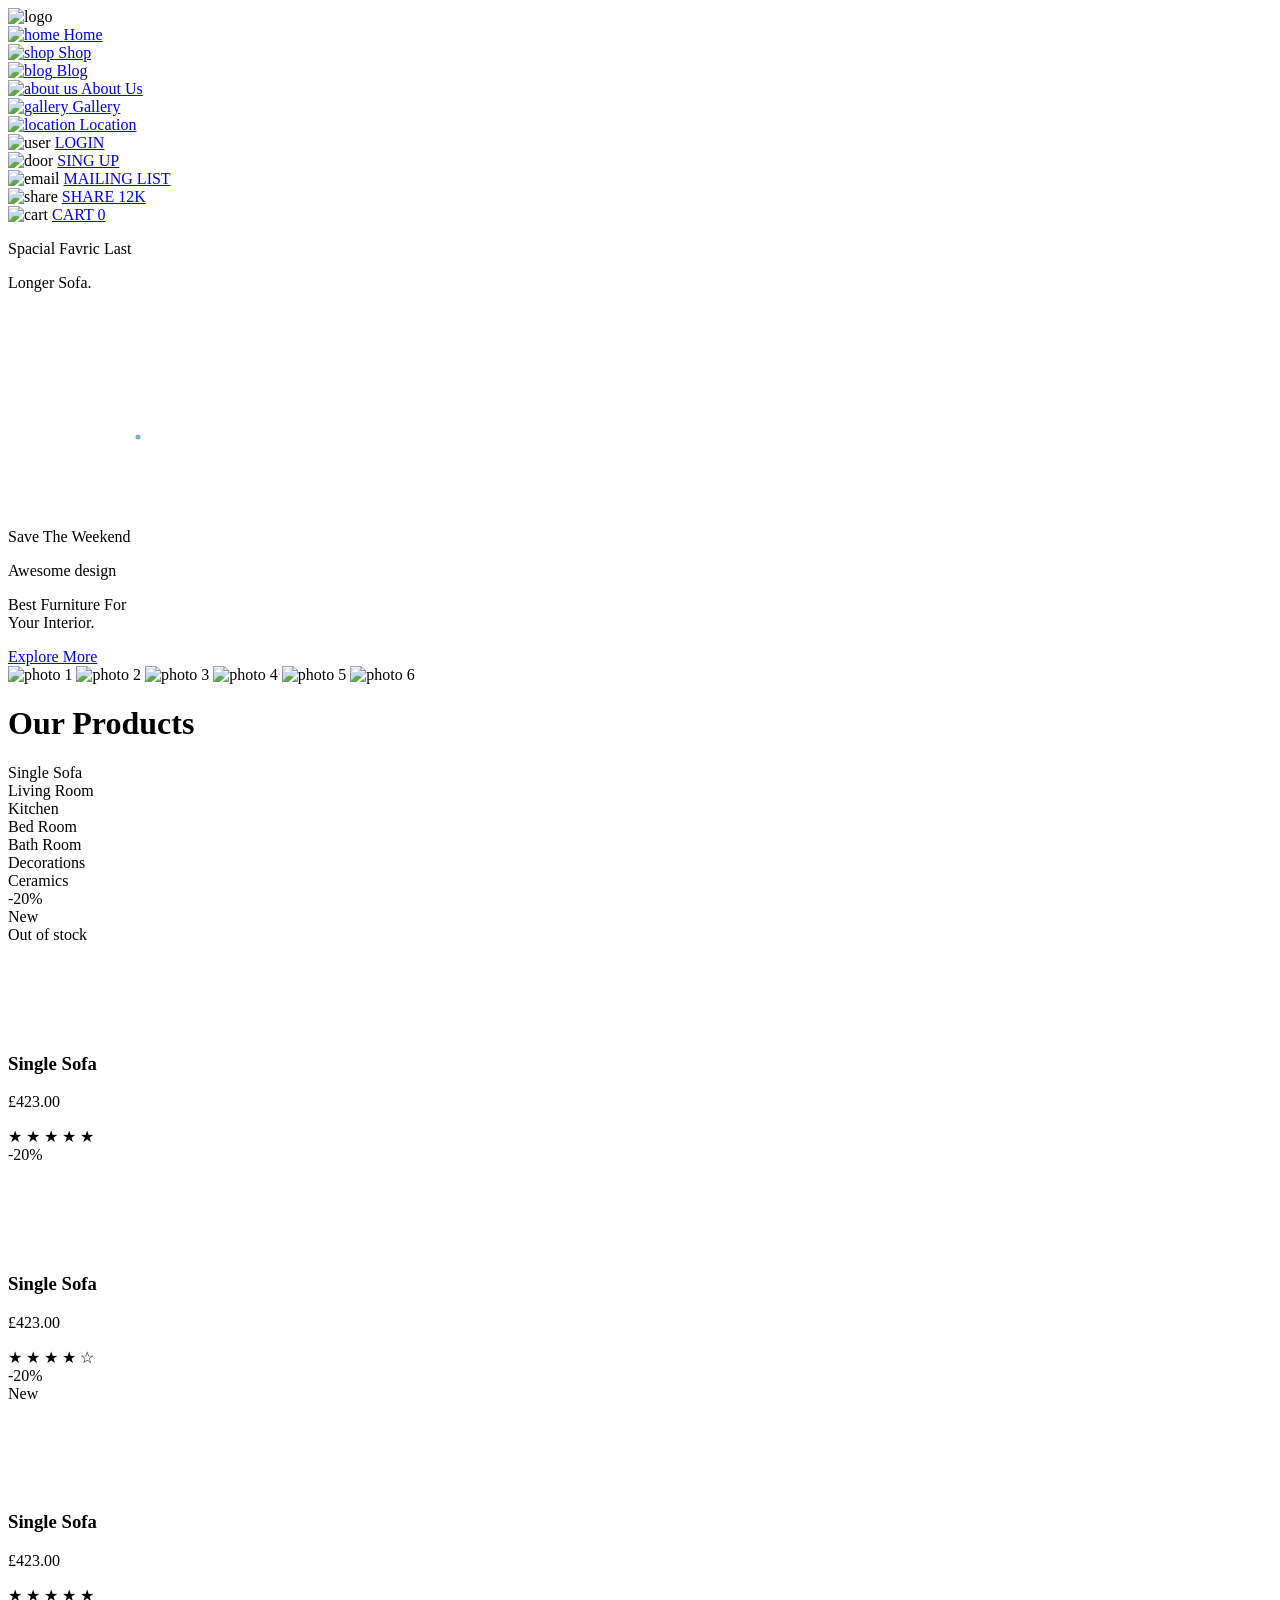
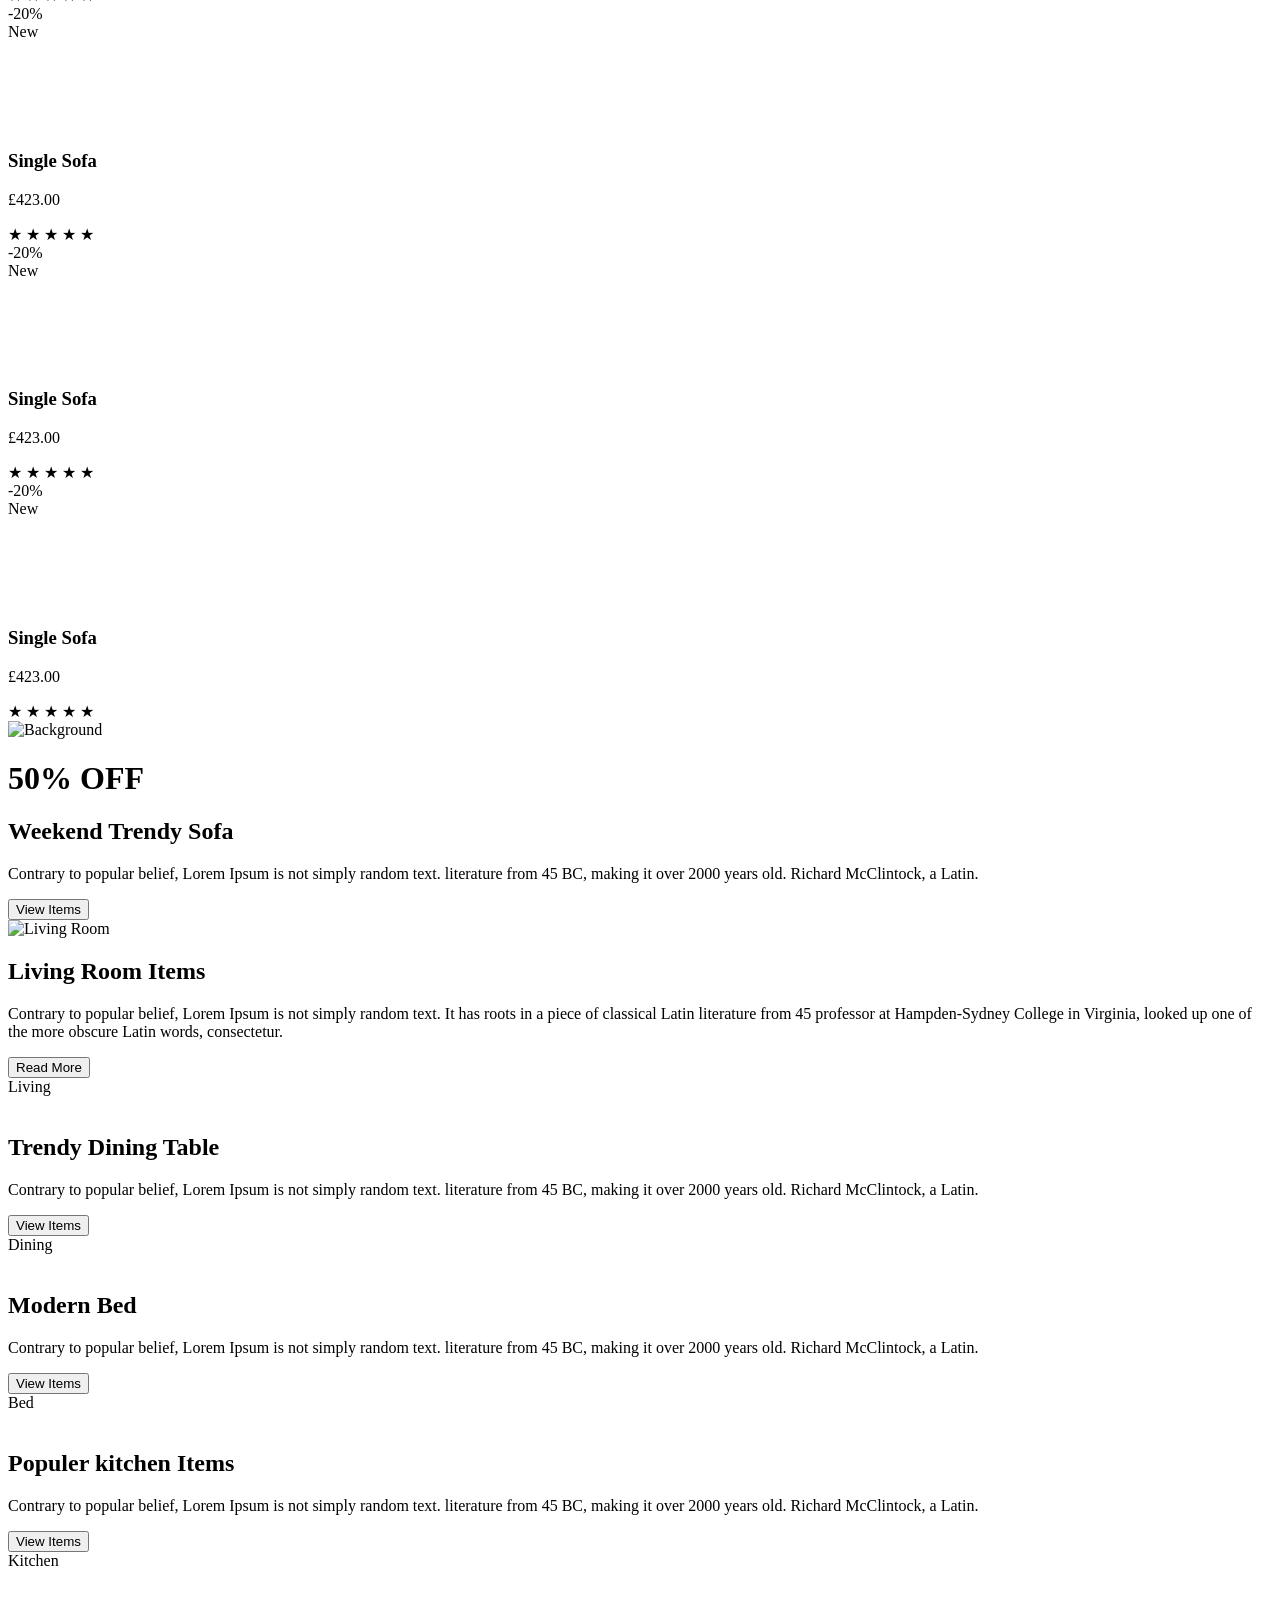
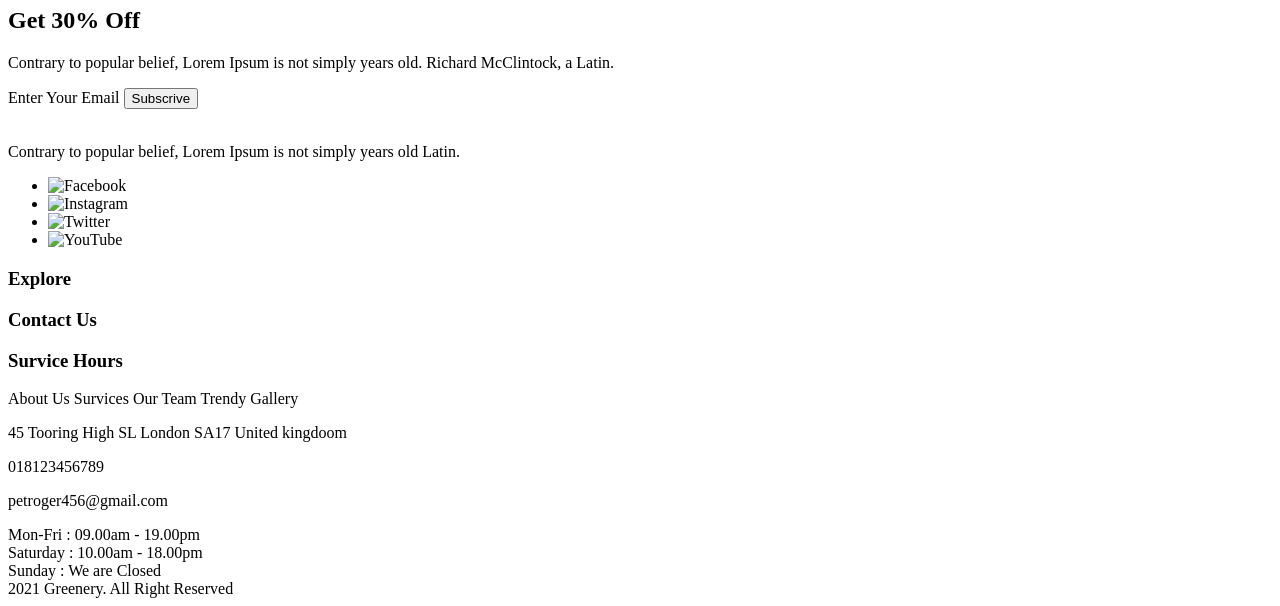
==== index.html @ 12a30f33 "changing arrow sizes" ====
<!doctype html>
<html lang="en">
  <head>
    <meta charset="UTF-8" />
    <link rel="stylesheet" href="style.css" />
    <meta name="viewport" content="width=device-width, initial-scale=1.0" />
    <title>Greenery</title>
  </head>
  <body>
    <div class="vertical-line">
      <div class="logo-container">
        <img src="logo.png" alt="logo" />
      </div>

      <div class="menu-container">
        <div class="menu-item">
          <div class="active-indicator"></div> 
          <a href="#">
            <img src="home.png" alt="home">
            <span>Home</span>
          </a>
        </div>

        <div class="menu-item">
          <a href="#">
            <img src="shop.png" alt="shop">
            <span>Shop</span>
          </a>
        </div>

        <div class="menu-item">
          <a href="#">
            <img src="blog.png" alt="blog">
            <span>Blog</span>
          </a>
        </div>

        <div class="menu-item">
          <a href="#">
            <img src="about_us.png" alt="about us">
            <span>About Us</span>
          </a>
        </div>

        <div class="menu-item">
          <a href="#">
            <img src="gallery.png" alt="gallery">
            <span>Gallery</span>
          </a>
        </div>

        <div class="menu-item">
          <a href="#">
            <img src="location.png" alt="location">
            <span>Location</span>
          </a>
        </div>
      </div>
    </div>

    <div class="hero-section">
      <div class="container">
        <div class="header-line">
          <div class="nav-left">
            <div class="nav-item-with-icon">
              <img src="human.png" alt="user" class="nav-icon">
              <a class="nav-item" href="#">LOGIN</a>
            </div>

            <div class="nav-item-with-icon">
              <img src="door.png" alt="door" class="nav-icon">
              <a class="nav-item" href="#">SING UP</a>
            </div>
          </div>

          <div class="nav-right">
            <div class="nav-item-with-icon">
              <img src="email.png" alt="email" class="nav-icon">
              <a class="nav-item" href="#">MAILING LIST</a>
            </div>

            <div class="nav-item-with-icon">
              <img src="symbol.png" alt="share" class="nav-icon">
              <a class="nav-item" href="#">SHARE <span class="red-badge">12K</span></a>
            </div>

            <div class="nav-item-with-icon">
              <img src="cart.png" alt="cart" class="nav-icon">
              <a class="nav-item" href="#">CART  <span class="red-badge">0</span></a>
            </div>
          </div>
        </div>

        <div class="feature-text-container">
          <div class="feature-text">
            <div class="feature-text">
              <p class="line1">Spacial Favric Last</p>
              <p class="line2">Longer Sofa.</p>
            </div>
          </div>
          <div class="feature-arrow">
            <svg width="150" height="200" viewBox="0 0 150 200" fill="none" xmlns="http://www.w3.org/2000/svg">
              <defs>
                <marker id="arrowhead" markerWidth="4" markerHeight="4" refX="3.5" refY="2" orient="auto">
                  <polygon points="0 0, 4 2, 0 4" fill="white" />
                </marker>
              </defs>
              <path d="M130 133 L130 7" stroke="white" stroke-width="2" fill="none"/>
              <path d="M130 8 L80 8" stroke="white" stroke-width="2" fill="none" marker-end="url(#arrowhead)"/>
              <circle cx="130" cy="129" r="3" fill="white" stroke="white" stroke-width="2"/>
              <circle cx="130" cy="129" r="2.5" fill="#71B3C6" stroke="none"/>
            </svg>
          </div>
        </div>

        <div class="hero-content">
          <p class="hero-small">Save The Weekend</p>
          <p class="hero-medium">Awesome design</p>
          <p class="hero-large">Best Furniture For<br>Your Interior.</p>
          <a href="#" class="hero-button">Explore More</a>
        </div>

        <div class="slider-dots">
          <span class="dot"></span>
          <span class="dot active"></span>
          <span class="dot"></span>
        </div>
      </div>
    </div>

    <div class="content-wrapper">
      <div class="gallery-block">
        <div class="container">
          <img src="photo1.png" alt="photo 1">
          <img src="photo2.png" alt="photo 2">
          <img src="photo3.png" alt="photo 3">
          <img src="photo4.png" alt="photo 4">
          <img src="photo5.png" alt="photo 5">
          <img src="photo6.png" alt="photo 6">
        </div>
      </div>

      <div class="container2">
        <div class="header2-text">
          <h1>Our Products</h1>
        </div>

        <div class="menu-text">
          
          <div class="sofa"><span>Single Sofa</span></div>
          <div class="room"><span>Living Room</span></div>
          <div class="kitchen"><span>Kitchen</span></div>
          <div class="bed-room"><span>Bed Room</span></div>
          <div class="bath-room"><span>Bath Room</span></div>
          <div class="decorations"><span>Decorations</span></div>
          <div class="Ceramics"><span>Ceramics</span></div>
        </div>

        <div class="main-picture">
          <div class="product-card">
            <div class="picture1">
              <div class="corner-badges">
                <div class="badge badge-discount">-20%</div>
                <div class="badge badge-new">New</div>
                <div class="badge badge-out">Out of stock</div>
              </div>
              <img src="chair.png" alt="">
              <div class="bottom-element">
                <div class="square"><img src="search.png" alt=""></div>
                <div class="square"><img src="diagram.png" alt=""></div>
                <div class="square"><img src="heart.png" alt=""></div>
                <div class="square"><img src="store.png" alt=""></div>
              </div>
            </div>
            <div class="product-info">
              <h3 class="product-title">Single Sofa</h3>
              <p class="product-price">£423.00</p>
              <div class="product-rating">
                <span class="star">★</span>
                <span class="star">★</span>
                <span class="star">★</span>
                <span class="star">★</span>
                <span class="star">★</span>
              </div>
            </div>
          </div>

          <div class="product-card">
            <div class="picture2">
              <div class="corner-badges">
                <div class="badge badge-discount">-20%</div>
              </div>
              <img src="chair2.png" alt="">
              <div class="bottom-element2">
                <div class="square"><img src="search.png" alt=""></div>
                <div class="square"><img src="diagram.png" alt=""></div>
                <div class="square"><img src="heart.png" alt=""></div>
                <div class="square"><img src="store.png" alt=""></div>
              </div>
            </div>
            <div class="product-info">
              <h3 class="product-title">Single Sofa</h3>
              <p class="product-price">£423.00</p>
              <div class="product-rating">
                <span class="star">★</span>
                <span class="star">★</span>
                <span class="star">★</span>
                <span class="star">★</span>
                <span class="star">☆</span>
              </div>
            </div>
          </div>

          <div class="product-card">
            <div class="picture3">
              <div class="corner-badges">
                <div class="badge badge-discount">-20%</div>
                <div class="badge badge-new">New</div>
              </div>
              <img src="chair3.png" alt="">
              <div class="bottom-element3">
                <div class="square"><img src="search.png" alt=""></div>
                <div class="square"><img src="diagram.png" alt=""></div>
                <div class="square"><img src="heart.png" alt=""></div>
                <div class="square"><img src="store.png" alt=""></div>
              </div>
            </div>
            <div class="product-info">
              <h3 class="product-title">Single Sofa</h3>
              <p class="product-price">£423.00</p>
              <div class="product-rating">
                <span class="star">★</span>
                <span class="star">★</span>
                <span class="star">★</span>
                <span class="star">★</span>
                <span class="star">★</span>
              </div>
            </div>
          </div>

          <div class="product-card">
            <div class="picture4">
              <div class="corner-badges">
                <div class="badge badge-discount">-20%</div>
                <div class="badge badge-new">New</div>
              </div>
              <img src="chair4.png" alt="">
              <div class="bottom-element4">
                <div class="square"><img src="search.png" alt=""></div>
                <div class="square"><img src="diagram.png" alt=""></div>
                <div class="square"><img src="heart.png" alt=""></div>
                <div class="square"><img src="store.png" alt=""></div>
              </div>
            </div>
            <div class="product-info">
              <h3 class="product-title">Single Sofa</h3>
              <p class="product-price">£423.00</p>
              <div class="product-rating">
                <span class="star">★</span>
                <span class="star">★</span>
                <span class="star">★</span>
                <span class="star">★</span>
                <span class="star">★</span>
              </div>
            </div>
          </div>

          <div class="product-card">
            <div class="picture5">
              <div class="corner-badges">
                <div class="badge badge-discount">-20%</div>
                <div class="badge badge-new">New</div>
              </div>
              <img src="chair5.png" alt="">
              <div class="bottom-element5">
                <div class="square"><img src="search.png" alt=""></div>
                <div class="square"><img src="diagram.png" alt=""></div>
                <div class="square"><img src="heart.png" alt=""></div>
                <div class="square"><img src="store.png" alt=""></div>
              </div>
            </div>
            <div class="product-info">
              <h3 class="product-title">Single Sofa</h3>
              <p class="product-price">£423.00</p>
              <div class="product-rating">
                <span class="star">★</span>
                <span class="star">★</span>
                <span class="star">★</span>
                <span class="star">★</span>
                <span class="star">★</span>
              </div>
            </div>
          </div>

          <div class="product-card">
            <div class="picture6">
              <div class="corner-badges">
                <div class="badge badge-discount">-20%</div>
                <div class="badge badge-new">New</div>
              </div>
              <img src="chair6.png" alt="">
              <div class="bottom-element6">
                <div class="square"><img src="search.png" alt=""></div>
                <div class="square"><img src="diagram.png" alt=""></div>
                <div class="square"><img src="heart.png" alt=""></div>
                <div class="square"><img src="store.png" alt=""></div>
              </div>
            </div>
            <div class="product-info">
              <h3 class="product-title">Single Sofa</h3>
              <p class="product-price">£423.00</p>
              <div class="product-rating">
                <span class="star">★</span>
                <span class="star">★</span>
                <span class="star">★</span>
                <span class="star">★</span>
                <span class="star">★</span>
              </div>
            </div>
          </div>
        </div>
      </div>

      <div class="image-container">
        <img src="bg2.jpg" alt="Background">
        <div class="text-overlay">
          <h1>50% OFF</h1>
          <h2>Weekend Trendy Sofa</h2>
          <p>Contrary to popular belief, Lorem Ipsum is not simply random text. literature from 45 BC, making it over 2000 years old. Richard McClintock, a Latin.</p>
          <button>View Items</button>
        </div>
      </div>

      <div class="image-container2">
        <img src="bg3.jpg" alt="Living Room">
        <div class="content">
          <h2>Living Room Items</h2>
          <p>Contrary to popular belief, Lorem Ipsum is not simply random text. It has roots in a piece of classical Latin literature from 45 professor at Hampden-Sydney College in Virginia, looked up one of the more obscure Latin words, consectetur.</p>
          <button>Read More</button>
        </div>
        <div class="living-badge">
          <span>Living</span>
        </div>
      </div>

      <div class="image-container3">
        <img src="bg4.jpg" alt="">
        <div class="content2">
          <h2>Trendy Dining Table</h2>
          <p>Contrary to popular belief, Lorem Ipsum is not simply random text. literature from 45 BC, making it over 2000 years old. Richard McClintock, a Latin.</p>
          <button>View Items</button>
        </div>
        <div class="living-badge2">
          <span>Dining</span>
        </div>
      </div>

      <div class="image-container4">
        <img src="bg5.jpg" alt="">
        <div class="content3">
          <h2>Modern Bed</h2>
          <p>Contrary to popular belief, Lorem Ipsum is not simply random text. literature from 45 BC, making it over 2000 years old. Richard McClintock, a Latin.</p>
          <button>View Items</button>
        </div>
        <div class="living-badge3">
          <span>Bed</span>
        </div>
      </div>

      <div class="image-container5">
        <img src="bg6.jpg" alt="">
        <div class="content4">
          <h2>Populer kitchen Items</h2>
          <p>Contrary to popular belief, Lorem Ipsum is not simply random text. literature from 45 BC, making it over 2000 years old. Richard McClintock, a Latin.</p>
          <button>View Items</button>
        </div>
        <div class="living-badge4">
          <span>Kitchen</span>
        </div>
      </div>

      <div class="subscribe">
        <div class="blue"></div>
        <img src="bg7.jpg" alt="">
        <div class="content5">
          <h2>Get 30% Off</h2>
          <p>Contrary to popular belief, Lorem Ipsum is not simply years old. Richard McClintock, a Latin.</p>
          <div class="input">
            <span>Enter Your Email</span>
            <button>Subscrive</button>
          </div>
        </div>

        <div class="bottom-design">
          <div class="content6">
            <img src="photo3.png" alt="">
            <p>Contrary to popular belief, Lorem Ipsum is not simply years old Latin.</p>
            
            <ul class="circle">
              <li>
                <div class="social-circle facebook">
                  <img src="facebook.png" alt="Facebook">
                </div>
              </li>
              <li>
                <div class="social-circle instagram">
                  <img src="instagram.png" alt="Instagram">
                </div>
              </li>
              <li>
                <div class="social-circle twitter">
                  <img src="twitter.png" alt="Twitter">
                </div>
              </li>
              <li>
                <div class="social-circle youtube">
                  <img src="youtube.png" alt="YouTube">
                </div>
              </li>
            </ul>

            <h3 class="number1">Explore</h3>
            <h3 class="number2">Contact Us</h3>
            <h3 class="number3">Survice Hours</h3>

            <div class="description">
              <div class="text">
                <span>About Us</span>
                <span>Survices</span>
                <span>Our Team</span>
                <span>Trendy</span>
                <span>Gallery</span>
              </div>
            </div>

            <div class="description2">
              <p class="address">45 Tooring High SL London SA17 United kingdoom</p>
              <div class="contact-info">
                <p>018123456789</p>
                <p>petroger456@gmail.com</p>
              </div>
            </div>

            <div class="service-hours-box">
              <div class="hours-row">
                <span class="day">Mon-Fri :</span>
                <span class="time">09.00am - 19.00pm</span>
              </div>
              <div class="hours-row">
                <span class="day">Saturday :</span>
                <span class="time">10.00am - 18.00pm</span>
              </div>
              <div class="hours-row">
                <span class="day">Sunday  :</span>
                <span class="time">We are Closed</span>
              </div>
            </div>

            <div class="bottom-box">
              <span class="text">2021 Greenery. All Right Reserved</span>
            </div>
          </div>
        </div>
      </div>
    </div> 
  </body>
</html>
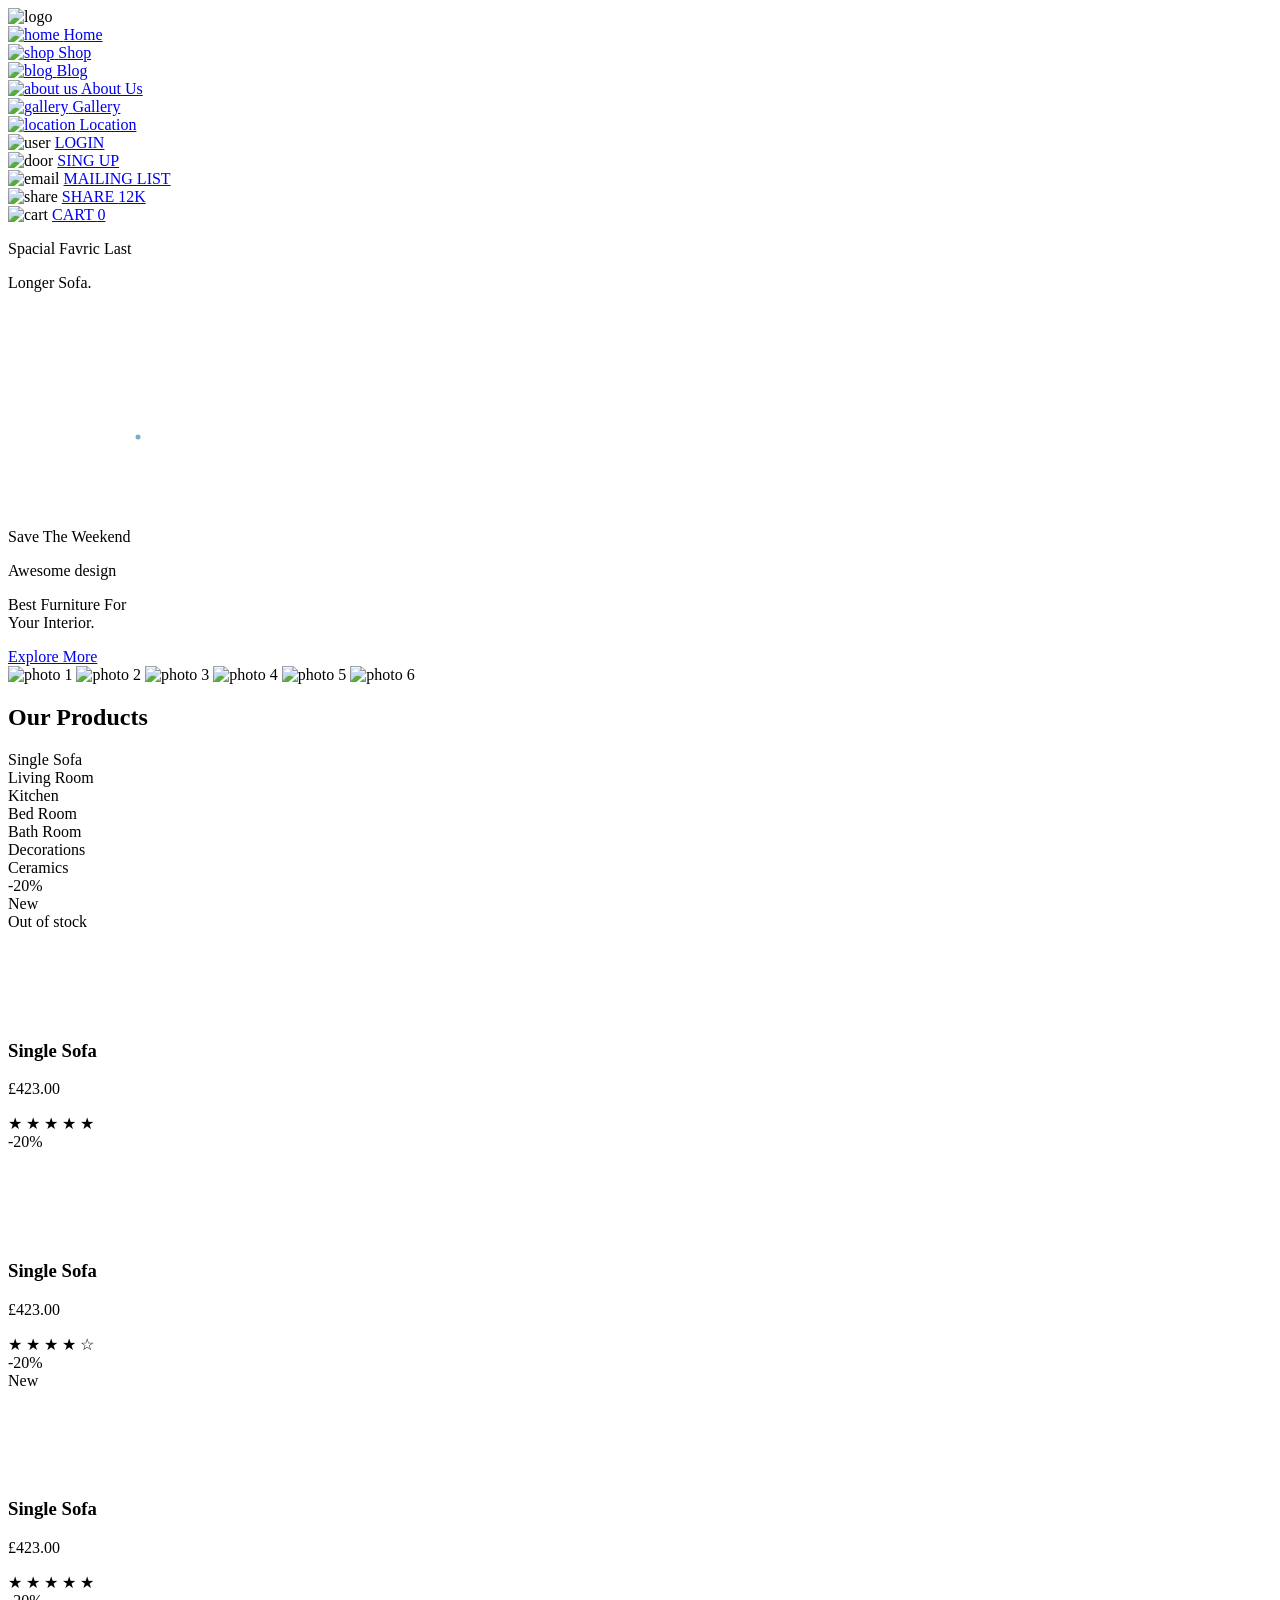
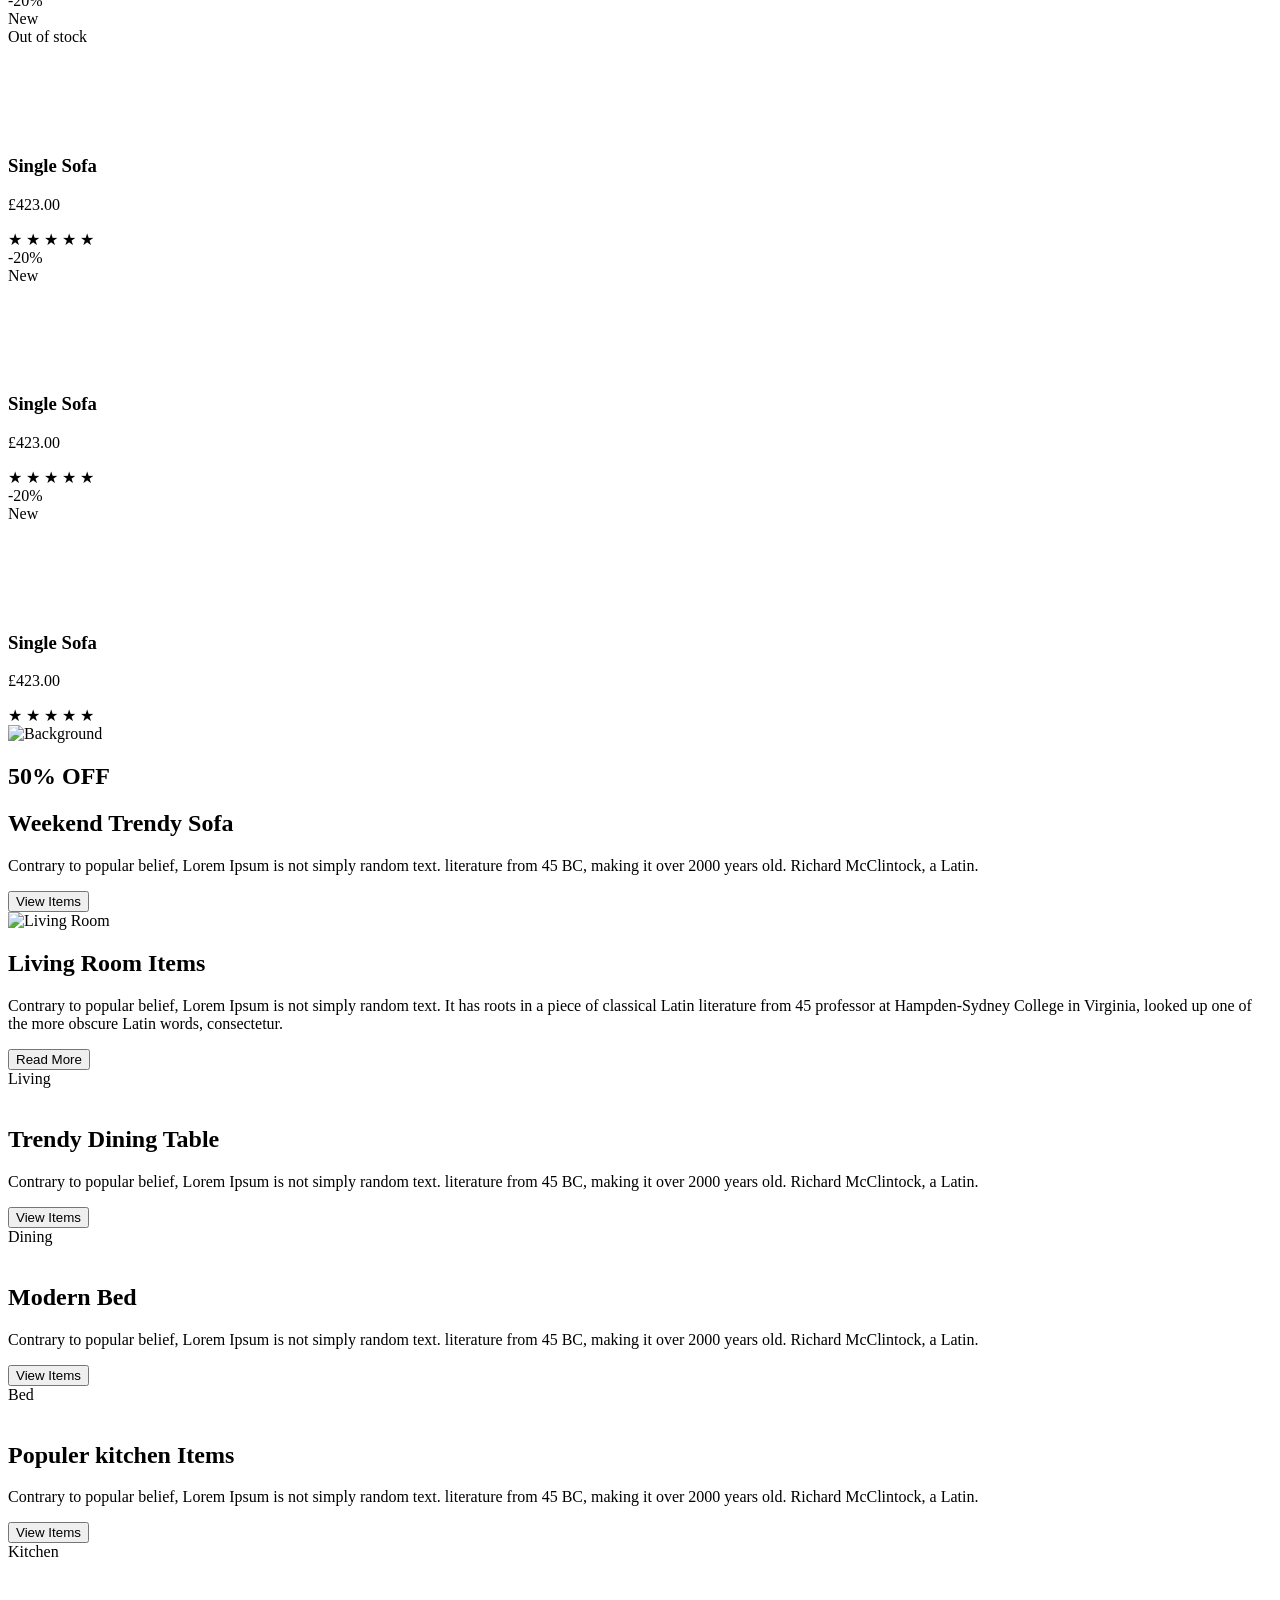
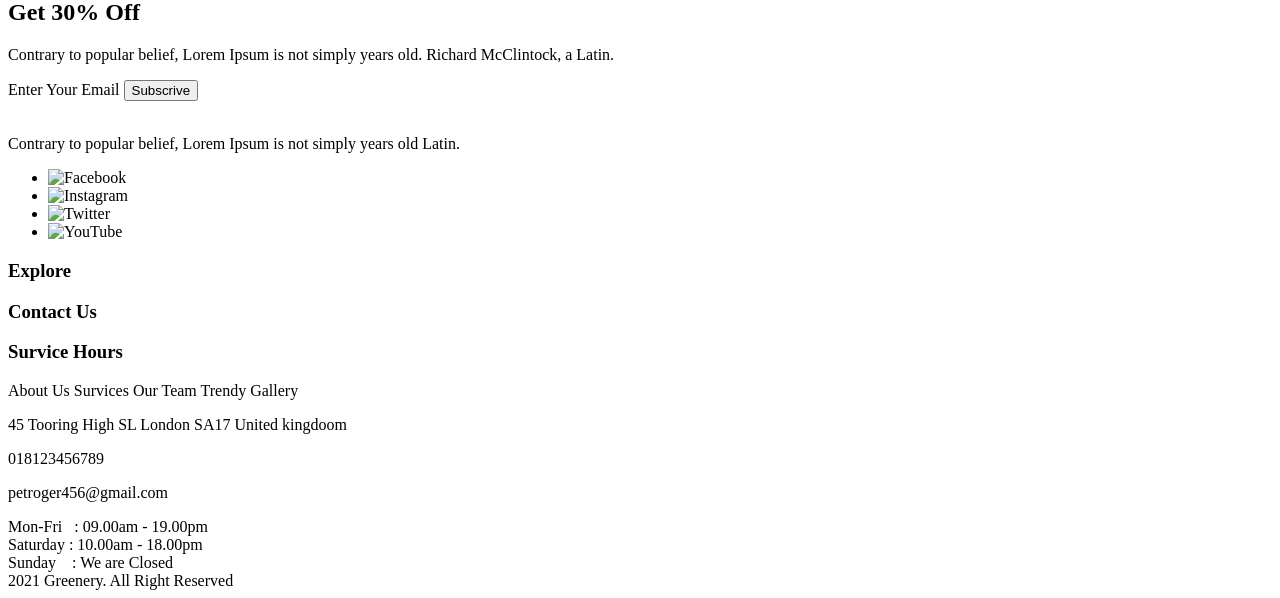
==== commit 09bfa660: "feat: adding a new copyright-bar block" ====
--- a/index.html
+++ b/index.html
@@ -12,7 +12,7 @@
         <img src="logo.png" alt="logo" />
       </div>
 
-      <div class="menu-container">
+      <nav class="menu-container" aria-label="Sidebar navigation">
         <div class="menu-item">
           <div class="active-indicator"></div> 
           <a href="#">
@@ -55,10 +55,10 @@
             <span>Location</span>
           </a>
         </div>
-      </div>
+      </nav>
     </div>
 
-    <div class="hero-section">
+    <header class="hero-section">
       <div class="container">
         <div class="header-line">
           <div class="nav-left">
@@ -126,10 +126,10 @@
           <span class="dot"></span>
         </div>
       </div>
-    </div>
-
-    <div class="content-wrapper">
-      <div class="gallery-block">
+    </header>
+
+    <main>
+      <section class="gallery-block" aria-label="Brand gallery">
         <div class="container">
           <img src="photo1.png" alt="photo 1">
           <img src="photo2.png" alt="photo 2">
@@ -138,15 +138,14 @@
           <img src="photo5.png" alt="photo 5">
           <img src="photo6.png" alt="photo 6">
         </div>
-      </div>
-
-      <div class="container2">
+      </section>
+
+      <section class="container2" aria-label="Our products">
         <div class="header2-text">
           <h1>Our Products</h1>
         </div>
 
-        <div class="menu-text">
-          
+        <nav class="menu-text" aria-label="Product categories">
           <div class="sofa"><span>Single Sofa</span></div>
           <div class="room"><span>Living Room</span></div>
           <div class="kitchen"><span>Kitchen</span></div>
@@ -154,10 +153,10 @@
           <div class="bath-room"><span>Bath Room</span></div>
           <div class="decorations"><span>Decorations</span></div>
           <div class="Ceramics"><span>Ceramics</span></div>
-        </div>
+        </nav>
 
         <div class="main-picture">
-          <div class="product-card">
+          <article class="product-card">
             <div class="picture1">
               <div class="corner-badges">
                 <div class="badge badge-discount">-20%</div>
@@ -183,9 +182,9 @@
                 <span class="star">★</span>
               </div>
             </div>
-          </div>
-
-          <div class="product-card">
+          </article>
+
+          <article class="product-card">
             <div class="picture2">
               <div class="corner-badges">
                 <div class="badge badge-discount">-20%</div>
@@ -209,9 +208,9 @@
                 <span class="star">☆</span>
               </div>
             </div>
-          </div>
-
-          <div class="product-card">
+          </article>
+
+          <article class="product-card">
             <div class="picture3">
               <div class="corner-badges">
                 <div class="badge badge-discount">-20%</div>
@@ -236,13 +235,14 @@
                 <span class="star">★</span>
               </div>
             </div>
-          </div>
-
-          <div class="product-card">
+          </article>
+
+          <article class="product-card">
             <div class="picture4">
               <div class="corner-badges">
                 <div class="badge badge-discount">-20%</div>
                 <div class="badge badge-new">New</div>
+                 <div class="badge badge-out">Out of stock</div>  
               </div>
               <img src="chair4.png" alt="">
               <div class="bottom-element4">
@@ -263,9 +263,9 @@
                 <span class="star">★</span>
               </div>
             </div>
-          </div>
-
-          <div class="product-card">
+          </article>
+
+          <article class="product-card">
             <div class="picture5">
               <div class="corner-badges">
                 <div class="badge badge-discount">-20%</div>
@@ -290,9 +290,9 @@
                 <span class="star">★</span>
               </div>
             </div>
-          </div>
-
-          <div class="product-card">
+          </article>
+
+          <article class="product-card">
             <div class="picture6">
               <div class="corner-badges">
                 <div class="badge badge-discount">-20%</div>
@@ -317,11 +317,11 @@
                 <span class="star">★</span>
               </div>
             </div>
-          </div>
-        </div>
-      </div>
-
-      <div class="image-container">
+          </article>
+        </div>
+      </section>
+
+      <section class="image-container" aria-label="Promotion 50% off">
         <img src="bg2.jpg" alt="Background">
         <div class="text-overlay">
           <h1>50% OFF</h1>
@@ -329,9 +329,9 @@
           <p>Contrary to popular belief, Lorem Ipsum is not simply random text. literature from 45 BC, making it over 2000 years old. Richard McClintock, a Latin.</p>
           <button>View Items</button>
         </div>
-      </div>
-
-      <div class="image-container2">
+      </section>
+
+      <section class="image-container2" aria-label="Living room items">
         <img src="bg3.jpg" alt="Living Room">
         <div class="content">
           <h2>Living Room Items</h2>
@@ -341,9 +341,9 @@
         <div class="living-badge">
           <span>Living</span>
         </div>
-      </div>
-
-      <div class="image-container3">
+      </section>
+
+      <section class="image-container3" aria-label="Trendy dining table">
         <img src="bg4.jpg" alt="">
         <div class="content2">
           <h2>Trendy Dining Table</h2>
@@ -353,9 +353,9 @@
         <div class="living-badge2">
           <span>Dining</span>
         </div>
-      </div>
-
-      <div class="image-container4">
+      </section>
+
+      <section class="image-container4" aria-label="Modern bed">
         <img src="bg5.jpg" alt="">
         <div class="content3">
           <h2>Modern Bed</h2>
@@ -365,9 +365,9 @@
         <div class="living-badge3">
           <span>Bed</span>
         </div>
-      </div>
-
-      <div class="image-container5">
+      </section>
+
+      <section class="image-container5" aria-label="Popular kitchen items">
         <img src="bg6.jpg" alt="">
         <div class="content4">
           <h2>Populer kitchen Items</h2>
@@ -377,91 +377,91 @@
         <div class="living-badge4">
           <span>Kitchen</span>
         </div>
+      </section>
+    </main>
+
+    <footer class="subscribe">
+      <div class="blue"></div>
+      <img src="bg7.jpg" alt="">
+      <div class="content5">
+        <h2>Get 30% Off</h2>
+        <p>Contrary to popular belief, Lorem Ipsum is not simply years old. Richard McClintock, a Latin.</p>
+        <div class="input">
+          <span>Enter Your Email</span>
+          <button>Subscrive</button>
+        </div>
       </div>
 
-      <div class="subscribe">
-        <div class="blue"></div>
-        <img src="bg7.jpg" alt="">
-        <div class="content5">
-          <h2>Get 30% Off</h2>
-          <p>Contrary to popular belief, Lorem Ipsum is not simply years old. Richard McClintock, a Latin.</p>
-          <div class="input">
-            <span>Enter Your Email</span>
-            <button>Subscrive</button>
-          </div>
-        </div>
-
-        <div class="bottom-design">
-          <div class="content6">
-            <img src="photo3.png" alt="">
-            <p>Contrary to popular belief, Lorem Ipsum is not simply years old Latin.</p>
-            
-            <ul class="circle">
-              <li>
-                <div class="social-circle facebook">
-                  <img src="facebook.png" alt="Facebook">
-                </div>
-              </li>
-              <li>
-                <div class="social-circle instagram">
-                  <img src="instagram.png" alt="Instagram">
-                </div>
-              </li>
-              <li>
-                <div class="social-circle twitter">
-                  <img src="twitter.png" alt="Twitter">
-                </div>
-              </li>
-              <li>
-                <div class="social-circle youtube">
-                  <img src="youtube.png" alt="YouTube">
-                </div>
-              </li>
-            </ul>
-
-            <h3 class="number1">Explore</h3>
-            <h3 class="number2">Contact Us</h3>
-            <h3 class="number3">Survice Hours</h3>
-
-            <div class="description">
-              <div class="text">
-                <span>About Us</span>
-                <span>Survices</span>
-                <span>Our Team</span>
-                <span>Trendy</span>
-                <span>Gallery</span>
-              </div>
-            </div>
-
-            <div class="description2">
-              <p class="address">45 Tooring High SL London SA17 United kingdoom</p>
-              <div class="contact-info">
-                <p>018123456789</p>
-                <p>petroger456@gmail.com</p>
-              </div>
-            </div>
-
-            <div class="service-hours-box">
-              <div class="hours-row">
-                <span class="day">Mon-Fri :</span>
-                <span class="time">09.00am - 19.00pm</span>
-              </div>
-              <div class="hours-row">
-                <span class="day">Saturday :</span>
-                <span class="time">10.00am - 18.00pm</span>
-              </div>
-              <div class="hours-row">
-                <span class="day">Sunday  :</span>
-                <span class="time">We are Closed</span>
-              </div>
-            </div>
-
-            <div class="bottom-box">
-              <span class="text">2021 Greenery. All Right Reserved</span>
+      <div class="bottom-design">
+        <div class="content6">
+          <img src="photo3.png" alt="">
+          <p>Contrary to popular belief, Lorem Ipsum is not simply years old Latin.</p>
+          
+          <ul class="circle">
+            <li>
+              <div class="social-circle facebook">
+                <img src="facebook.png" alt="Facebook">
+              </div>
+            </li>
+            <li>
+              <div class="social-circle instagram">
+                <img src="instagram.png" alt="Instagram">
+              </div>
+            </li>
+            <li>
+              <div class="social-circle twitter">
+                <img src="twitter.png" alt="Twitter">
+              </div>
+            </li>
+            <li>
+              <div class="social-circle youtube">
+                <img src="youtube.png" alt="YouTube">
+              </div>
+            </li>
+          </ul>
+
+          <h3 class="number1">Explore</h3>
+          <h3 class="number2">Contact Us</h3>
+          <h3 class="number3">Survice Hours</h3>
+
+          <div class="description">
+            <div class="text">
+              <span>About Us</span>
+              <span>Survices</span>
+              <span>Our Team</span>
+              <span>Trendy</span>
+              <span>Gallery</span>
+            </div>
+          </div>
+
+        <div class="description2">
+          <p class="address">45 Tooring High SL London SA17 United kingdoom</p>
+          <div class="contact-info">
+            <p class="phone">018123456789</p>
+            <p class="email">petroger456@gmail.com</p>
+          </div>
+        </div>
+
+          <div class="service-hours-box">
+            <div class="hours-row">
+              <span class="day">Mon-Fri &nbsp;&nbsp;:</span>
+              <span class="time">09.00am - 19.00pm</span>
+            </div>
+            <div class="hours-row">
+              <span class="day">Saturday :</span>
+              <span class="time">10.00am - 18.00pm</span>
+            </div>
+            <div class="hours-row">
+              <span class="day">Sunday &nbsp;&nbsp;&nbsp;:</span>
+              <span class="time">We are Closed</span>
             </div>
           </div>
         </div>
       </div>
-    </div> 
+    </footer>
+
+    <div class="copyright-bar">
+      <span class="text">2021 Greenery. All Right Reserved</span>
+    </div>
   </body>
 </html>
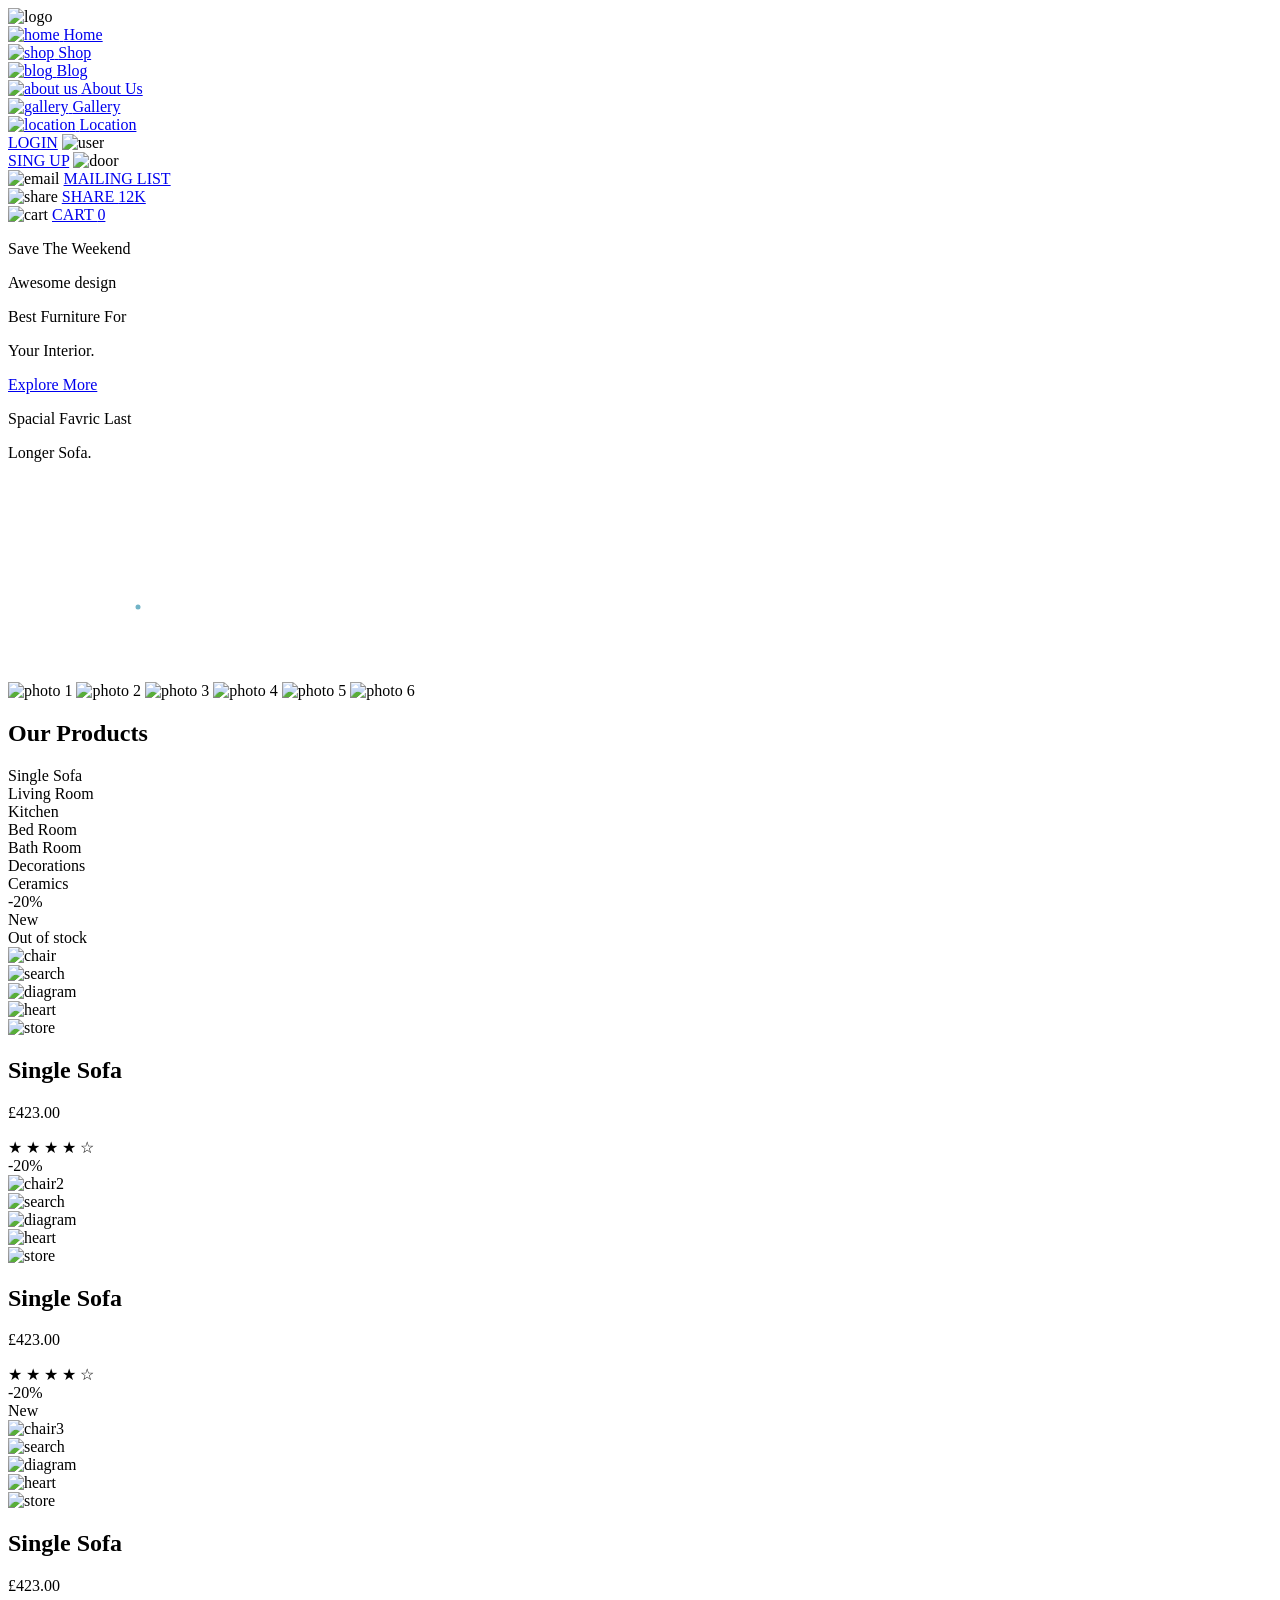
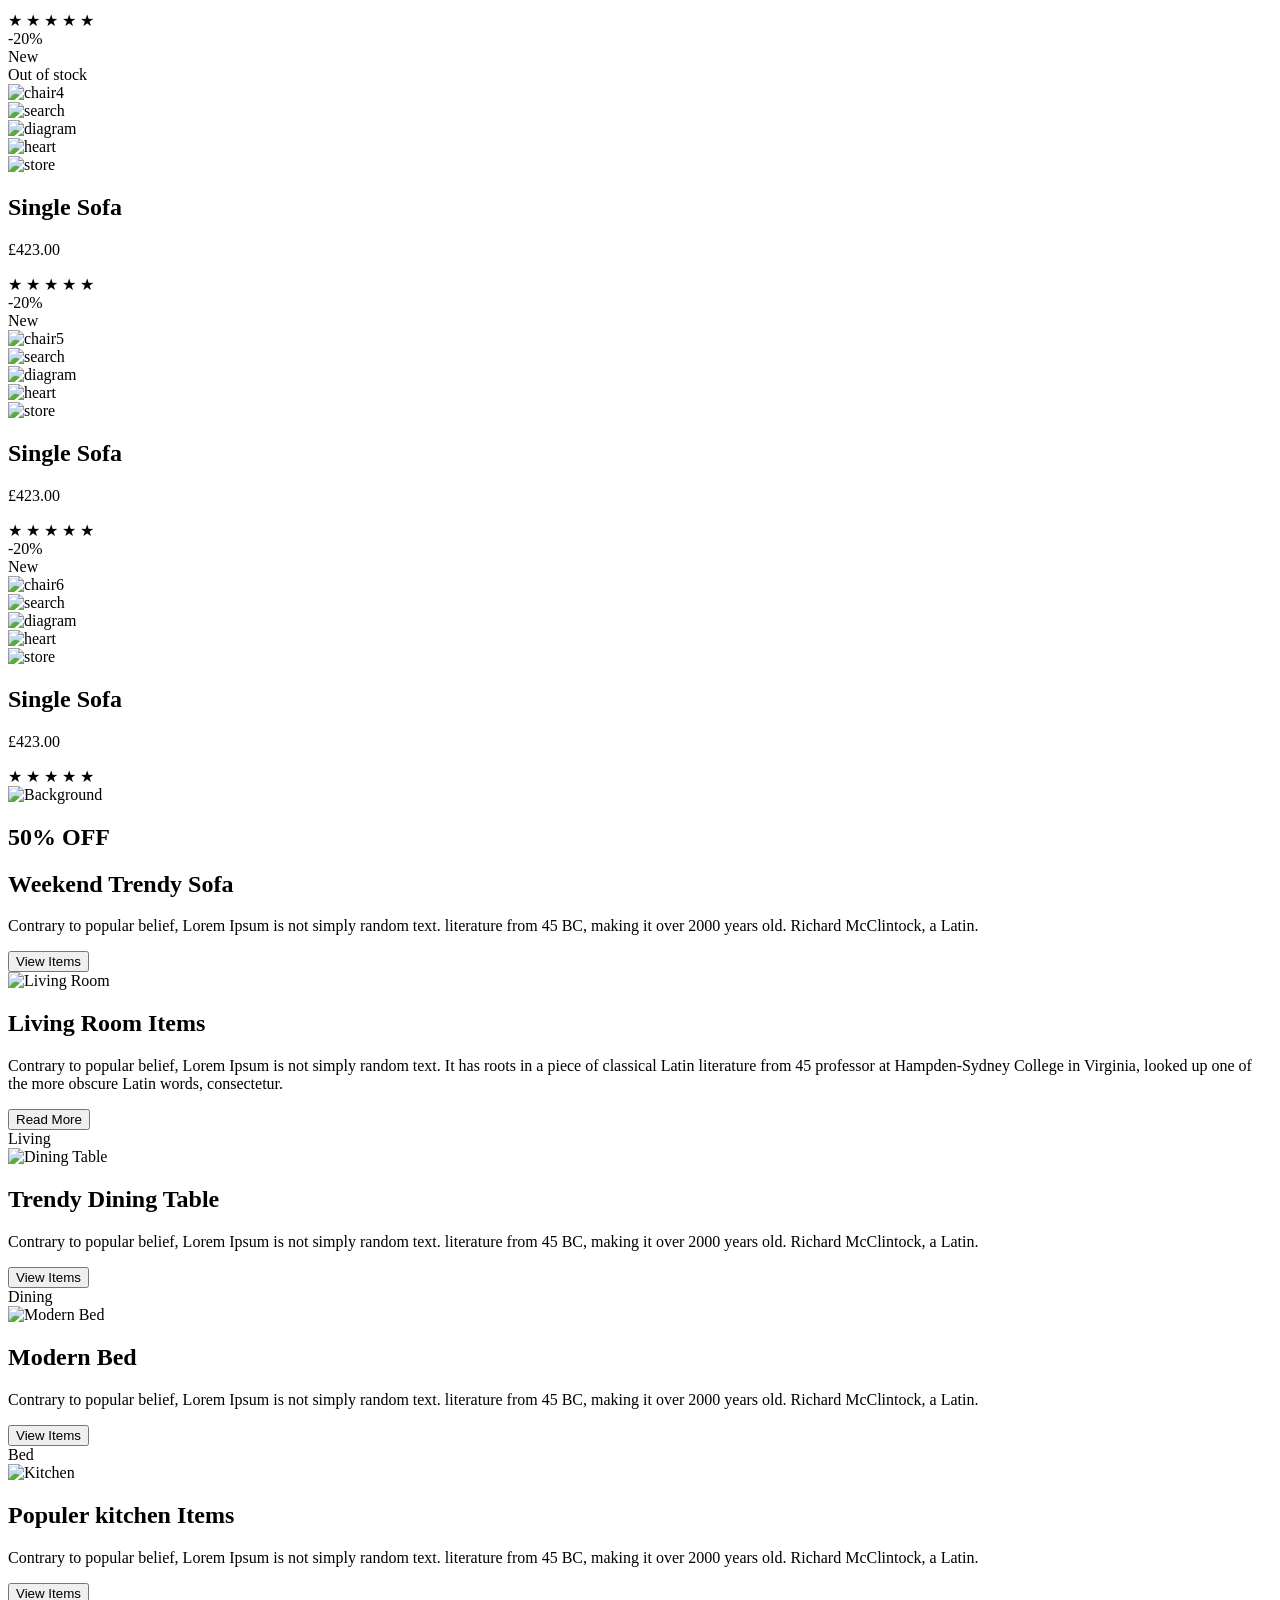
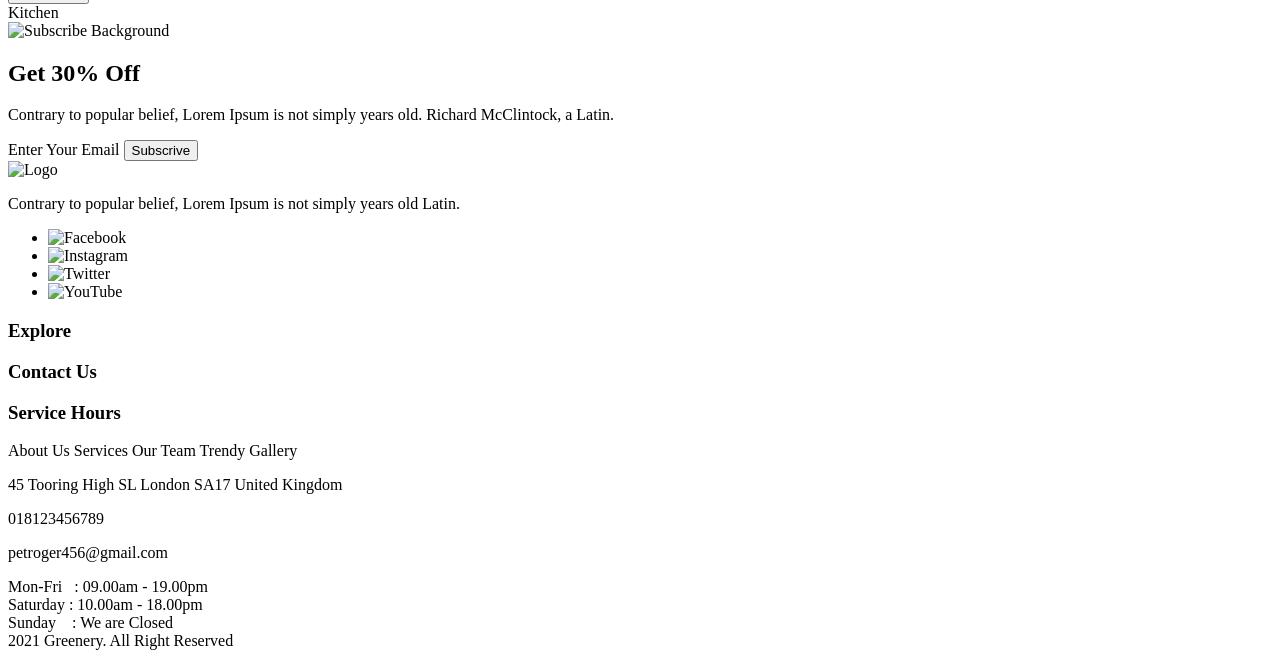
==== commit 9a49899f: "feat: adding classes" ====
--- a/index.html
+++ b/index.html
@@ -1,467 +1,475 @@
 <!doctype html>
 <html lang="en">
-  <head>
-    <meta charset="UTF-8" />
-    <link rel="stylesheet" href="style.css" />
-    <meta name="viewport" content="width=device-width, initial-scale=1.0" />
+<head>
+    <meta charset="UTF-8">
+    <link rel="stylesheet" href="style.css">
+    <meta name="viewport" content="width=device-width, initial-scale=1.0">
     <title>Greenery</title>
-  </head>
-  <body>
-    <div class="vertical-line">
-      <div class="logo-container">
-        <img src="logo.png" alt="logo" />
-      </div>
-
-      <nav class="menu-container" aria-label="Sidebar navigation">
-        <div class="menu-item">
-          <div class="active-indicator"></div> 
-          <a href="#">
-            <img src="home.png" alt="home">
-            <span>Home</span>
-          </a>
-        </div>
-
-        <div class="menu-item">
-          <a href="#">
-            <img src="shop.png" alt="shop">
-            <span>Shop</span>
-          </a>
-        </div>
-
-        <div class="menu-item">
-          <a href="#">
-            <img src="blog.png" alt="blog">
-            <span>Blog</span>
-          </a>
-        </div>
-
-        <div class="menu-item">
-          <a href="#">
-            <img src="about_us.png" alt="about us">
-            <span>About Us</span>
-          </a>
-        </div>
-
-        <div class="menu-item">
-          <a href="#">
-            <img src="gallery.png" alt="gallery">
-            <span>Gallery</span>
-          </a>
-        </div>
-
-        <div class="menu-item">
-          <a href="#">
-            <img src="location.png" alt="location">
-            <span>Location</span>
-          </a>
-        </div>
-      </nav>
+</head>
+<body>
+<div class="vertical-line">
+    <div class="logo-container">
+        <img src="logo.png" alt="logo">
     </div>
 
+    <nav class="menu-container" aria-label="Sidebar navigation">
+        <div class="menu-item home-item">
+            <div class="active-indicator"></div>
+            <a href="#">
+                <img src="home.png" alt="home">
+                <span>Home</span>
+            </a>
+        </div>
+
+        <div class="menu-item shop-item">
+            <a href="#">
+                <img src="shop.png" alt="shop">
+                <span>Shop</span>
+            </a>
+        </div>
+
+        <div class="menu-item blog-item">
+            <a href="#">
+                <img src="blog.png" alt="blog">
+                <span>Blog</span>
+            </a>
+        </div>
+
+        <div class="menu-item about-item">
+            <a href="#">
+                <img src="about_us.png" alt="about us">
+                <span>About Us</span>
+            </a>
+        </div>
+
+        <div class="menu-item gallery-item">
+            <a href="#">
+                <img src="gallery.png" alt="gallery">
+                <span>Gallery</span>
+            </a>
+        </div>
+
+        <div class="menu-item location-item">
+            <a href="#">
+                <img src="location.png" alt="location">
+                <span>Location</span>
+            </a>
+        </div>
+    </nav>
+</div>
+
+<div class="main-content">
     <header class="hero-section">
-      <div class="container">
-        <div class="header-line">
-          <div class="nav-left">
-            <div class="nav-item-with-icon">
-              <img src="human.png" alt="user" class="nav-icon">
-              <a class="nav-item" href="#">LOGIN</a>
-            </div>
-
-            <div class="nav-item-with-icon">
-              <img src="door.png" alt="door" class="nav-icon">
-              <a class="nav-item" href="#">SING UP</a>
-            </div>
-          </div>
-
-          <div class="nav-right">
-            <div class="nav-item-with-icon">
-              <img src="email.png" alt="email" class="nav-icon">
-              <a class="nav-item" href="#">MAILING LIST</a>
-            </div>
-
-            <div class="nav-item-with-icon">
-              <img src="symbol.png" alt="share" class="nav-icon">
-              <a class="nav-item" href="#">SHARE <span class="red-badge">12K</span></a>
-            </div>
-
-            <div class="nav-item-with-icon">
-              <img src="cart.png" alt="cart" class="nav-icon">
-              <a class="nav-item" href="#">CART  <span class="red-badge">0</span></a>
-            </div>
-          </div>
-        </div>
-
-        <div class="feature-text-container">
-          <div class="feature-text">
-            <div class="feature-text">
-              <p class="line1">Spacial Favric Last</p>
-              <p class="line2">Longer Sofa.</p>
-            </div>
-          </div>
-          <div class="feature-arrow">
-            <svg width="150" height="200" viewBox="0 0 150 200" fill="none" xmlns="http://www.w3.org/2000/svg">
-              <defs>
-                <marker id="arrowhead" markerWidth="4" markerHeight="4" refX="3.5" refY="2" orient="auto">
-                  <polygon points="0 0, 4 2, 0 4" fill="white" />
-                </marker>
-              </defs>
-              <path d="M130 133 L130 7" stroke="white" stroke-width="2" fill="none"/>
-              <path d="M130 8 L80 8" stroke="white" stroke-width="2" fill="none" marker-end="url(#arrowhead)"/>
-              <circle cx="130" cy="129" r="3" fill="white" stroke="white" stroke-width="2"/>
-              <circle cx="130" cy="129" r="2.5" fill="#71B3C6" stroke="none"/>
-            </svg>
-          </div>
-        </div>
-
-        <div class="hero-content">
-          <p class="hero-small">Save The Weekend</p>
-          <p class="hero-medium">Awesome design</p>
-          <p class="hero-large">Best Furniture For<br>Your Interior.</p>
-          <a href="#" class="hero-button">Explore More</a>
-        </div>
-
-        <div class="slider-dots">
-          <span class="dot"></span>
-          <span class="dot active"></span>
-          <span class="dot"></span>
-        </div>
-      </div>
+        <div class="container">
+            <div class="header-line">
+                <div class="nav-left">
+                    <div class="nav-item-with-icon">
+                        <a class="nav-item" href="#">LOGIN</a>
+                        <img src="human.png" alt="user" class="nav-icon">
+                    </div>
+
+                    <div class="nav-item-with-icon">
+                        <a class="nav-item" href="#">SING UP</a>
+                        <img src="door.png" alt="door" class="nav-icon">
+                    </div>
+                </div>
+
+                <div class="nav-right">
+                    <div class="nav-item-with-icon">
+                        <img src="email.png" alt="email" class="nav-icon">
+                        <a class="nav-item" href="#">MAILING LIST</a>
+                    </div>
+
+                    <div class="nav-item-with-icon">
+                        <img src="symbol.png" alt="share" class="nav-icon">
+                        <a class="nav-item" href="#">SHARE <span class="red-badge">12K</span></a>
+                    </div>
+
+                    <div class="nav-item-with-icon">
+                        <img src="cart.png" alt="cart" class="nav-icon">
+                        <a class="nav-item" href="#">CART <span class="red-badge">0</span></a>
+                    </div>
+                </div>
+            </div>
+
+            <div class="hero-content">
+                <p class="hero-small">Save The Weekend</p>
+                <p class="hero-medium">Awesome design</p>
+                <p class="hero-large furniture-line">Best Furniture For</p>
+                <p class="hero-large interior-line">Your Interior.</p>
+                <a href="#" class="hero-button">Explore More</a>
+            </div>
+
+            <div class="feature-text-container">
+                <div class="feature-text">
+                    <p class="line1">Spacial Favric Last</p>
+                    <p class="line2">Longer Sofa.</p>
+                </div>
+                <div class="feature-arrow">
+                    <svg width="150" height="200" viewBox="0 0 150 200" fill="none" xmlns="http://www.w3.org/2000/svg">
+                        <defs>
+                            <marker id="arrowhead" markerWidth="4" markerHeight="4" refX="3.5" refY="2" orient="auto">
+                                <polygon points="0 0, 4 2, 0 4" fill="white"/>
+                            </marker>
+                        </defs>
+                        <path d="M130 133 L130 7" stroke="white" stroke-width="2" fill="none"/>
+                        <path d="M130 8 L80 8" stroke="white" stroke-width="2" fill="none" marker-end="url(#arrowhead)"/>
+                        <circle cx="130" cy="129" r="3" fill="white" stroke="white" stroke-width="2"/>
+                        <circle cx="130" cy="129" r="2.5" fill="#71B3C6" stroke="none"/>
+                    </svg>
+                </div>
+            </div>
+
+            <div class="slider-dots">
+                <span class="dot"></span>
+                <span class="dot active"></span>
+                <span class="dot"></span>
+            </div>
+        </div>
     </header>
 
     <main>
-      <section class="gallery-block" aria-label="Brand gallery">
-        <div class="container">
-          <img src="photo1.png" alt="photo 1">
-          <img src="photo2.png" alt="photo 2">
-          <img src="photo3.png" alt="photo 3">
-          <img src="photo4.png" alt="photo 4">
-          <img src="photo5.png" alt="photo 5">
-          <img src="photo6.png" alt="photo 6">
-        </div>
-      </section>
-
-      <section class="container2" aria-label="Our products">
-        <div class="header2-text">
-          <h1>Our Products</h1>
-        </div>
-
-        <nav class="menu-text" aria-label="Product categories">
-          <div class="sofa"><span>Single Sofa</span></div>
-          <div class="room"><span>Living Room</span></div>
-          <div class="kitchen"><span>Kitchen</span></div>
-          <div class="bed-room"><span>Bed Room</span></div>
-          <div class="bath-room"><span>Bath Room</span></div>
-          <div class="decorations"><span>Decorations</span></div>
-          <div class="Ceramics"><span>Ceramics</span></div>
-        </nav>
-
-        <div class="main-picture">
-          <article class="product-card">
-            <div class="picture1">
-              <div class="corner-badges">
+        <section class="gallery-block" aria-label="Brand gallery">
+            <div class="container">
+                <img src="photo1.png" alt="photo 1">
+                <img src="photo2.png" alt="photo 2">
+                <img src="photo3.png" alt="photo 3">
+                <img src="photo4.png" alt="photo 4">
+                <img src="photo5.png" alt="photo 5">
+                <img src="photo6.png" alt="photo 6">
+            </div>
+        </section>
+
+        <section class="container2" aria-label="Our products">
+            <div class="header2-text">
+                <h1>Our Products</h1>
+            </div>
+
+            <nav class="menu-text" aria-label="Product categories">
+                <div class="sofa"><span>Single Sofa</span></div>
+                <div class="room"><span>Living Room</span></div>
+                <div class="kitchen"><span>Kitchen</span></div>
+                <div class="bed-room"><span>Bed Room</span></div>
+                <div class="bath-room"><span>Bath Room</span></div>
+                <div class="decorations"><span>Decorations</span></div>
+                <div class="Ceramics"><span>Ceramics</span></div>
+            </nav>
+
+            <div class="main-picture">
+    <!-- Карточка 1 -->
+    <article class="product-card">
+        <div class="picture1">
+            <div class="corner-badges">
                 <div class="badge badge-discount">-20%</div>
                 <div class="badge badge-new">New</div>
                 <div class="badge badge-out">Out of stock</div>
-              </div>
-              <img src="chair.png" alt="">
-              <div class="bottom-element">
-                <div class="square"><img src="search.png" alt=""></div>
-                <div class="square"><img src="diagram.png" alt=""></div>
-                <div class="square"><img src="heart.png" alt=""></div>
-                <div class="square"><img src="store.png" alt=""></div>
-              </div>
-            </div>
-            <div class="product-info">
-              <h3 class="product-title">Single Sofa</h3>
-              <p class="product-price">£423.00</p>
-              <div class="product-rating">
-                <span class="star">★</span>
-                <span class="star">★</span>
-                <span class="star">★</span>
-                <span class="star">★</span>
-                <span class="star">★</span>
-              </div>
-            </div>
-          </article>
-
-          <article class="product-card">
-            <div class="picture2">
-              <div class="corner-badges">
-                <div class="badge badge-discount">-20%</div>
-              </div>
-              <img src="chair2.png" alt="">
-              <div class="bottom-element2">
-                <div class="square"><img src="search.png" alt=""></div>
-                <div class="square"><img src="diagram.png" alt=""></div>
-                <div class="square"><img src="heart.png" alt=""></div>
-                <div class="square"><img src="store.png" alt=""></div>
-              </div>
-            </div>
-            <div class="product-info">
-              <h3 class="product-title">Single Sofa</h3>
-              <p class="product-price">£423.00</p>
-              <div class="product-rating">
+            </div>
+            <img src="chair.png" alt="chair">
+            <div class="bottom-element">
+                <div class="square"><img src="search.png" alt="search"></div>
+                <div class="square"><img src="diagram.png" alt="diagram"></div>
+                <div class="square"><img src="heart.png" alt="heart"></div>
+                <div class="square"><img src="store.png" alt="store"></div>
+            </div>
+        </div>
+        <div class="product-info product-info-1">
+            <h2 class="product-title title-1">Single Sofa</h2>
+            <p class="product-price price-1">£423.00</p>
+            <div class="product-rating rating-1">
                 <span class="star">★</span>
                 <span class="star">★</span>
                 <span class="star">★</span>
                 <span class="star">★</span>
                 <span class="star">☆</span>
-              </div>
-            </div>
-          </article>
-
-          <article class="product-card">
-            <div class="picture3">
-              <div class="corner-badges">
+            </div>
+        </div>
+    </article>
+
+    <!-- Карточка 2 -->
+    <article class="product-card">
+        <div class="picture2">
+            <div class="corner-badges">
+                <div class="badge badge-discount">-20%</div>
+            </div>
+            <img src="chair2.png" alt="chair2">
+            <div class="bottom-element2">
+                <div class="square"><img src="search.png" alt="search"></div>
+                <div class="square"><img src="diagram.png" alt="diagram"></div>
+                <div class="square"><img src="heart.png" alt="heart"></div>
+                <div class="square"><img src="store.png" alt="store"></div>
+            </div>
+        </div>
+        <div class="product-info product-info-2">
+            <h2 class="product-title title-2">Single Sofa</h2>
+            <p class="product-price price-2">£423.00</p>
+            <div class="product-rating rating-2">
+                <span class="star">★</span>
+                <span class="star">★</span>
+                <span class="star">★</span>
+                <span class="star">★</span>
+                <span class="star">☆</span>
+            </div>
+        </div>
+    </article>
+
+    <!-- Карточка 3 -->
+    <article class="product-card">
+        <div class="picture3">
+            <div class="corner-badges">
                 <div class="badge badge-discount">-20%</div>
                 <div class="badge badge-new">New</div>
-              </div>
-              <img src="chair3.png" alt="">
-              <div class="bottom-element3">
-                <div class="square"><img src="search.png" alt=""></div>
-                <div class="square"><img src="diagram.png" alt=""></div>
-                <div class="square"><img src="heart.png" alt=""></div>
-                <div class="square"><img src="store.png" alt=""></div>
-              </div>
-            </div>
-            <div class="product-info">
-              <h3 class="product-title">Single Sofa</h3>
-              <p class="product-price">£423.00</p>
-              <div class="product-rating">
-                <span class="star">★</span>
-                <span class="star">★</span>
-                <span class="star">★</span>
-                <span class="star">★</span>
-                <span class="star">★</span>
-              </div>
-            </div>
-          </article>
-
-          <article class="product-card">
-            <div class="picture4">
-              <div class="corner-badges">
+            </div>
+            <img src="chair3.png" alt="chair3">
+            <div class="bottom-element3">
+                <div class="square"><img src="search.png" alt="search"></div>
+                <div class="square"><img src="diagram.png" alt="diagram"></div>
+                <div class="square"><img src="heart.png" alt="heart"></div>
+                <div class="square"><img src="store.png" alt="store"></div>
+            </div>
+        </div>
+        <div class="product-info product-info-3">
+            <h2 class="product-title title-3">Single Sofa</h2>
+            <p class="product-price price-3">£423.00</p>
+            <div class="product-rating rating-3">
+                <span class="star">★</span>
+                <span class="star">★</span>
+                <span class="star">★</span>
+                <span class="star">★</span>
+                <span class="star">★</span>
+            </div>
+        </div>
+    </article>
+
+    <!-- Карточка 4 -->
+    <article class="product-card">
+        <div class="picture4">
+            <div class="corner-badges">
                 <div class="badge badge-discount">-20%</div>
                 <div class="badge badge-new">New</div>
-                 <div class="badge badge-out">Out of stock</div>  
-              </div>
-              <img src="chair4.png" alt="">
-              <div class="bottom-element4">
-                <div class="square"><img src="search.png" alt=""></div>
-                <div class="square"><img src="diagram.png" alt=""></div>
-                <div class="square"><img src="heart.png" alt=""></div>
-                <div class="square"><img src="store.png" alt=""></div>
-              </div>
-            </div>
-            <div class="product-info">
-              <h3 class="product-title">Single Sofa</h3>
-              <p class="product-price">£423.00</p>
-              <div class="product-rating">
-                <span class="star">★</span>
-                <span class="star">★</span>
-                <span class="star">★</span>
-                <span class="star">★</span>
-                <span class="star">★</span>
-              </div>
-            </div>
-          </article>
-
-          <article class="product-card">
-            <div class="picture5">
-              <div class="corner-badges">
+                <div class="badge badge-out">Out of stock</div>
+            </div>
+            <img src="chair4.png" alt="chair4">
+            <div class="bottom-element4">
+                <div class="square"><img src="search.png" alt="search"></div>
+                <div class="square"><img src="diagram.png" alt="diagram"></div>
+                <div class="square"><img src="heart.png" alt="heart"></div>
+                <div class="square"><img src="store.png" alt="store"></div>
+            </div>
+        </div>
+        <div class="product-info product-info-4">
+            <h2 class="product-title title-4">Single Sofa</h2>
+            <p class="product-price price-4">£423.00</p>
+            <div class="product-rating rating-4">
+                <span class="star">★</span>
+                <span class="star">★</span>
+                <span class="star">★</span>
+                <span class="star">★</span>
+                <span class="star">★</span>
+            </div>
+        </div>
+    </article>
+
+    <!-- Карточка 5 -->
+    <article class="product-card">
+        <div class="picture5">
+            <div class="corner-badges">
                 <div class="badge badge-discount">-20%</div>
                 <div class="badge badge-new">New</div>
-              </div>
-              <img src="chair5.png" alt="">
-              <div class="bottom-element5">
-                <div class="square"><img src="search.png" alt=""></div>
-                <div class="square"><img src="diagram.png" alt=""></div>
-                <div class="square"><img src="heart.png" alt=""></div>
-                <div class="square"><img src="store.png" alt=""></div>
-              </div>
-            </div>
-            <div class="product-info">
-              <h3 class="product-title">Single Sofa</h3>
-              <p class="product-price">£423.00</p>
-              <div class="product-rating">
-                <span class="star">★</span>
-                <span class="star">★</span>
-                <span class="star">★</span>
-                <span class="star">★</span>
-                <span class="star">★</span>
-              </div>
-            </div>
-          </article>
-
-          <article class="product-card">
-            <div class="picture6">
-              <div class="corner-badges">
+            </div>
+            <img src="chair5.png" alt="chair5">
+            <div class="bottom-element5">
+                <div class="square"><img src="search.png" alt="search"></div>
+                <div class="square"><img src="diagram.png" alt="diagram"></div>
+                <div class="square"><img src="heart.png" alt="heart"></div>
+                <div class="square"><img src="store.png" alt="store"></div>
+            </div>
+        </div>
+        <div class="product-info product-info-5">
+            <h2 class="product-title title-5">Single Sofa</h2>
+            <p class="product-price price-5">£423.00</p>
+            <div class="product-rating rating-5">
+                <span class="star">★</span>
+                <span class="star">★</span>
+                <span class="star">★</span>
+                <span class="star">★</span>
+                <span class="star">★</span>
+            </div>
+        </div>
+    </article>
+
+    <!-- Карточка 6 -->
+    <article class="product-card">
+        <div class="picture6">
+            <div class="corner-badges">
                 <div class="badge badge-discount">-20%</div>
                 <div class="badge badge-new">New</div>
-              </div>
-              <img src="chair6.png" alt="">
-              <div class="bottom-element6">
-                <div class="square"><img src="search.png" alt=""></div>
-                <div class="square"><img src="diagram.png" alt=""></div>
-                <div class="square"><img src="heart.png" alt=""></div>
-                <div class="square"><img src="store.png" alt=""></div>
-              </div>
-            </div>
-            <div class="product-info">
-              <h3 class="product-title">Single Sofa</h3>
-              <p class="product-price">£423.00</p>
-              <div class="product-rating">
-                <span class="star">★</span>
-                <span class="star">★</span>
-                <span class="star">★</span>
-                <span class="star">★</span>
-                <span class="star">★</span>
-              </div>
-            </div>
-          </article>
-        </div>
-      </section>
-
-      <section class="image-container" aria-label="Promotion 50% off">
-        <img src="bg2.jpg" alt="Background">
-        <div class="text-overlay">
-          <h1>50% OFF</h1>
-          <h2>Weekend Trendy Sofa</h2>
-          <p>Contrary to popular belief, Lorem Ipsum is not simply random text. literature from 45 BC, making it over 2000 years old. Richard McClintock, a Latin.</p>
-          <button>View Items</button>
-        </div>
-      </section>
-
-      <section class="image-container2" aria-label="Living room items">
-        <img src="bg3.jpg" alt="Living Room">
-        <div class="content">
-          <h2>Living Room Items</h2>
-          <p>Contrary to popular belief, Lorem Ipsum is not simply random text. It has roots in a piece of classical Latin literature from 45 professor at Hampden-Sydney College in Virginia, looked up one of the more obscure Latin words, consectetur.</p>
-          <button>Read More</button>
-        </div>
-        <div class="living-badge">
-          <span>Living</span>
-        </div>
-      </section>
-
-      <section class="image-container3" aria-label="Trendy dining table">
-        <img src="bg4.jpg" alt="">
-        <div class="content2">
-          <h2>Trendy Dining Table</h2>
-          <p>Contrary to popular belief, Lorem Ipsum is not simply random text. literature from 45 BC, making it over 2000 years old. Richard McClintock, a Latin.</p>
-          <button>View Items</button>
-        </div>
-        <div class="living-badge2">
-          <span>Dining</span>
-        </div>
-      </section>
-
-      <section class="image-container4" aria-label="Modern bed">
-        <img src="bg5.jpg" alt="">
-        <div class="content3">
-          <h2>Modern Bed</h2>
-          <p>Contrary to popular belief, Lorem Ipsum is not simply random text. literature from 45 BC, making it over 2000 years old. Richard McClintock, a Latin.</p>
-          <button>View Items</button>
-        </div>
-        <div class="living-badge3">
-          <span>Bed</span>
-        </div>
-      </section>
-
-      <section class="image-container5" aria-label="Popular kitchen items">
-        <img src="bg6.jpg" alt="">
-        <div class="content4">
-          <h2>Populer kitchen Items</h2>
-          <p>Contrary to popular belief, Lorem Ipsum is not simply random text. literature from 45 BC, making it over 2000 years old. Richard McClintock, a Latin.</p>
-          <button>View Items</button>
-        </div>
-        <div class="living-badge4">
-          <span>Kitchen</span>
-        </div>
-      </section>
+            </div>
+            <img src="chair6.png" alt="chair6">
+            <div class="bottom-element6">
+                <div class="square"><img src="search.png" alt="search"></div>
+                <div class="square"><img src="diagram.png" alt="diagram"></div>
+                <div class="square"><img src="heart.png" alt="heart"></div>
+                <div class="square"><img src="store.png" alt="store"></div>
+            </div>
+        </div>
+        <div class="product-info product-info-6">
+            <h2 class="product-title title-6">Single Sofa</h2>
+            <p class="product-price price-6">£423.00</p>
+            <div class="product-rating rating-6">
+                <span class="star">★</span>
+                <span class="star">★</span>
+                <span class="star">★</span>
+                <span class="star">★</span>
+                <span class="star">★</span>
+            </div>
+        </div>
+    </article>
+</div>
+        </section>
+
+        <section class="image-container" aria-label="Promotion 50% off">
+            <img src="bg2.jpg" alt="Background">
+            <div class="text-overlay">
+                <h1>50% OFF</h1>
+                <h2>Weekend Trendy Sofa</h2>
+                <p>Contrary to popular belief, Lorem Ipsum is not simply random text. literature from 45 BC, making it over 2000 years old. Richard McClintock, a Latin.</p>
+                <button>View Items</button>
+            </div>
+        </section>
+
+        <section class="image-container2" aria-label="Living room items">
+            <img src="bg3.jpg" alt="Living Room">
+            <div class="content">
+      <h2 class="content-title">Living Room Items</h2>
+    <p class="content-text">Contrary to popular belief, Lorem Ipsum is not simply random text. It has roots in a piece of classical Latin literature from 45  professor at Hampden-Sydney College in Virginia, looked up one of the more obscure Latin words, consectetur.</p>
+    <button class="content-button">Read More</button>
+            </div>
+            <div class="living-badge">
+                <span>Living</span>
+            </div>
+        </section>
+
+        <section class="image-container3" aria-label="Trendy dining table">
+            <img src="bg4.jpg" alt="Dining Table">
+            <div class="content2">
+                <h2>Trendy Dining Table</h2>
+                <p>Contrary to popular belief, Lorem Ipsum is not simply random text. literature from 45 BC, making it over 2000 years old. Richard McClintock, a Latin.</p>
+                <button>View Items</button>
+            </div>
+            <div class="living-badge2">
+                <span>Dining</span>
+            </div>
+        </section>
+
+        <section class="image-container4" aria-label="Modern bed">
+            <img src="bg5.jpg" alt="Modern Bed">
+            <div class="content3">
+                <h2>Modern Bed</h2>
+                <p>Contrary to popular belief, Lorem Ipsum is not simply random text. literature from 45 BC, making it over 2000 years old. Richard McClintock, a Latin.</p>
+                <button>View Items</button>
+            </div>
+            <div class="living-badge3">
+                <span>Bed</span>
+            </div>
+        </section>
+
+        <section class="image-container5" aria-label="Popular kitchen items">
+            <img src="bg6.jpg" alt="Kitchen">
+            <div class="content4">
+                <h2>Populer kitchen Items</h2>
+                <p>Contrary to popular belief, Lorem Ipsum is not simply random text. literature from 45 BC, making it over 2000 years old. Richard McClintock, a Latin.</p>
+                <button>View Items</button>
+            </div>
+            <div class="living-badge4">
+                <span>Kitchen</span>
+            </div>
+        </section>
     </main>
 
     <footer class="subscribe">
-      <div class="blue"></div>
-      <img src="bg7.jpg" alt="">
-      <div class="content5">
-        <h2>Get 30% Off</h2>
-        <p>Contrary to popular belief, Lorem Ipsum is not simply years old. Richard McClintock, a Latin.</p>
-        <div class="input">
-          <span>Enter Your Email</span>
-          <button>Subscrive</button>
-        </div>
-      </div>
-
-      <div class="bottom-design">
-        <div class="content6">
-          <img src="photo3.png" alt="">
-          <p>Contrary to popular belief, Lorem Ipsum is not simply years old Latin.</p>
-          
-          <ul class="circle">
-            <li>
-              <div class="social-circle facebook">
-                <img src="facebook.png" alt="Facebook">
-              </div>
-            </li>
-            <li>
-              <div class="social-circle instagram">
-                <img src="instagram.png" alt="Instagram">
-              </div>
-            </li>
-            <li>
-              <div class="social-circle twitter">
-                <img src="twitter.png" alt="Twitter">
-              </div>
-            </li>
-            <li>
-              <div class="social-circle youtube">
-                <img src="youtube.png" alt="YouTube">
-              </div>
-            </li>
-          </ul>
-
-          <h3 class="number1">Explore</h3>
-          <h3 class="number2">Contact Us</h3>
-          <h3 class="number3">Survice Hours</h3>
-
-          <div class="description">
-            <div class="text">
-              <span>About Us</span>
-              <span>Survices</span>
-              <span>Our Team</span>
-              <span>Trendy</span>
-              <span>Gallery</span>
-            </div>
-          </div>
-
-        <div class="description2">
-          <p class="address">45 Tooring High SL London SA17 United kingdoom</p>
-          <div class="contact-info">
-            <p class="phone">018123456789</p>
-            <p class="email">petroger456@gmail.com</p>
-          </div>
-        </div>
-
-          <div class="service-hours-box">
-            <div class="hours-row">
-              <span class="day">Mon-Fri &nbsp;&nbsp;:</span>
-              <span class="time">09.00am - 19.00pm</span>
-            </div>
-            <div class="hours-row">
-              <span class="day">Saturday :</span>
-              <span class="time">10.00am - 18.00pm</span>
-            </div>
-            <div class="hours-row">
-              <span class="day">Sunday &nbsp;&nbsp;&nbsp;:</span>
-              <span class="time">We are Closed</span>
-            </div>
-          </div>
-        </div>
-      </div>
+        <img src="bg7.jpg" alt="Subscribe Background">
+        <div class="content5">
+            <h2>Get 30% Off</h2>
+            <p>Contrary to popular belief, Lorem Ipsum is not simply years old. Richard McClintock, a Latin.</p>
+            <div class="input">
+                <span>Enter Your Email</span>
+                <button>Subscrive</button>
+            </div>
+        </div>
     </footer>
 
+    <footer class="footer-bottom">
+        <div class="bottom-design">
+            <div class="content6">
+                <img src="photo7.png" alt="Logo">
+                <p>Contrary to popular belief, Lorem Ipsum is not simply years old Latin.</p>
+
+                <ul class="circle">
+                    <li>
+                        <div class="social-circle facebook">
+                            <img src="facebook.png" alt="Facebook">
+                        </div>
+                    </li>
+                    <li>
+                        <div class="social-circle instagram">
+                            <img src="instagram.png" alt="Instagram">
+                        </div>
+                    </li>
+                    <li>
+                        <div class="social-circle twitter">
+                            <img src="twitter.png" alt="Twitter">
+                        </div>
+                    </li>
+                    <li>
+                        <div class="social-circle youtube">
+                            <img src="youtube.png" alt="YouTube">
+                        </div>
+                    </li>
+                </ul>
+
+                <h3 class="number1">Explore</h3>
+                <h3 class="number2">Contact Us</h3>
+                <h3 class="number3">Service Hours</h3>
+
+                <div class="description">
+                    <div class="text">
+                        <span>About Us</span>
+                        <span>Services</span>
+                        <span>Our Team</span>
+                        <span>Trendy</span>
+                        <span>Gallery</span>
+                    </div>
+                </div>
+
+                <div class="description2">
+                    <p class="address">45 Tooring High SL London SA17 United Kingdom</p>
+                    <div class="contact-info">
+                        <p class="phone">018123456789</p>
+                        <p class="email">petroger456@gmail.com</p>
+                    </div>
+                </div>
+
+                <div class="service-hours-box">
+                    <div class="hours-row">
+                        <span class="day">Mon-Fri &nbsp;&nbsp;:</span>
+                        <span class="time">09.00am - 19.00pm</span>
+                    </div>
+                    <div class="hours-row">
+                        <span class="day">Saturday :</span>
+                        <span class="time">10.00am - 18.00pm</span>
+                    </div>
+                    <div class="hours-row">
+                        <span class="day">Sunday &nbsp;&nbsp;&nbsp;:</span>
+                        <span class="time">We are Closed</span>
+                    </div>
+                </div>
+            </div>
+        </div>
+    </footer>
+
     <div class="copyright-bar">
-      <span class="text">2021 Greenery. All Right Reserved</span>
+        <span class="text">2021 Greenery. All Right Reserved</span>
     </div>
-  </body>
+</div>
+</body>
 </html>
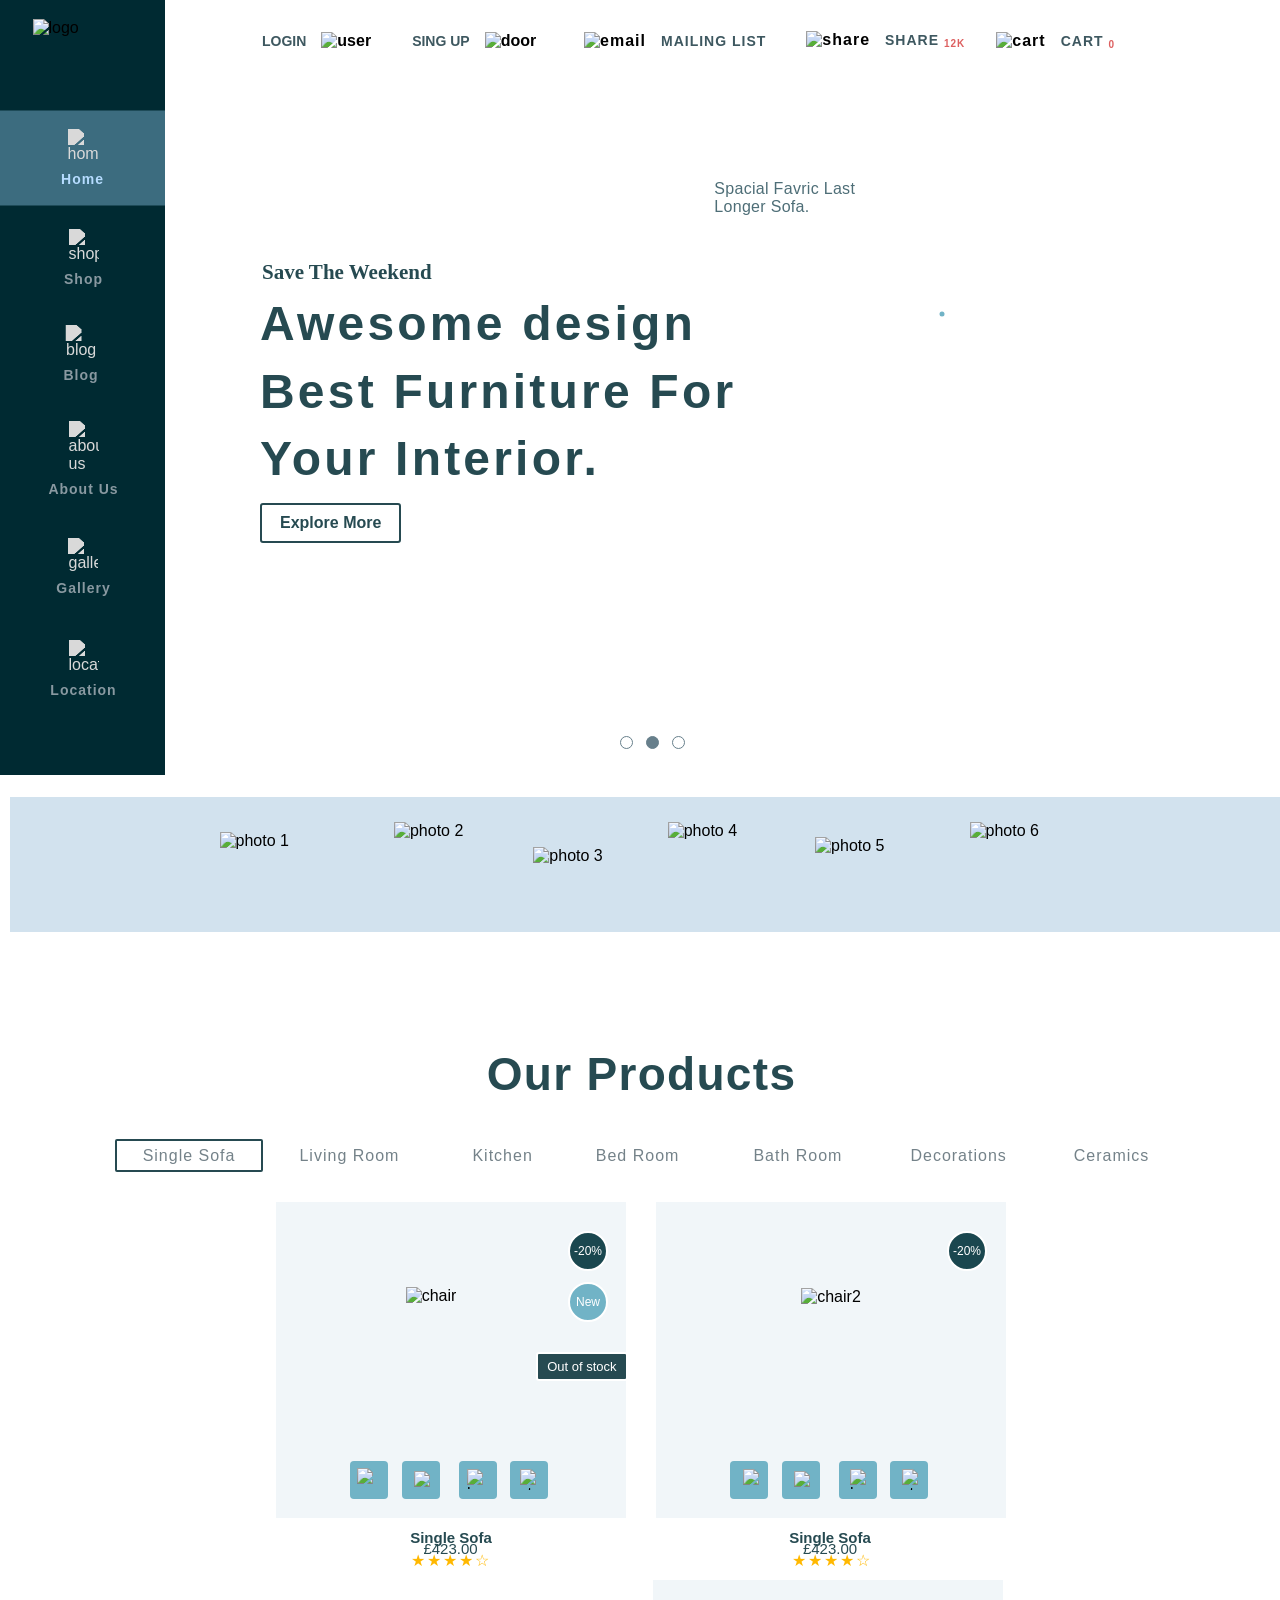
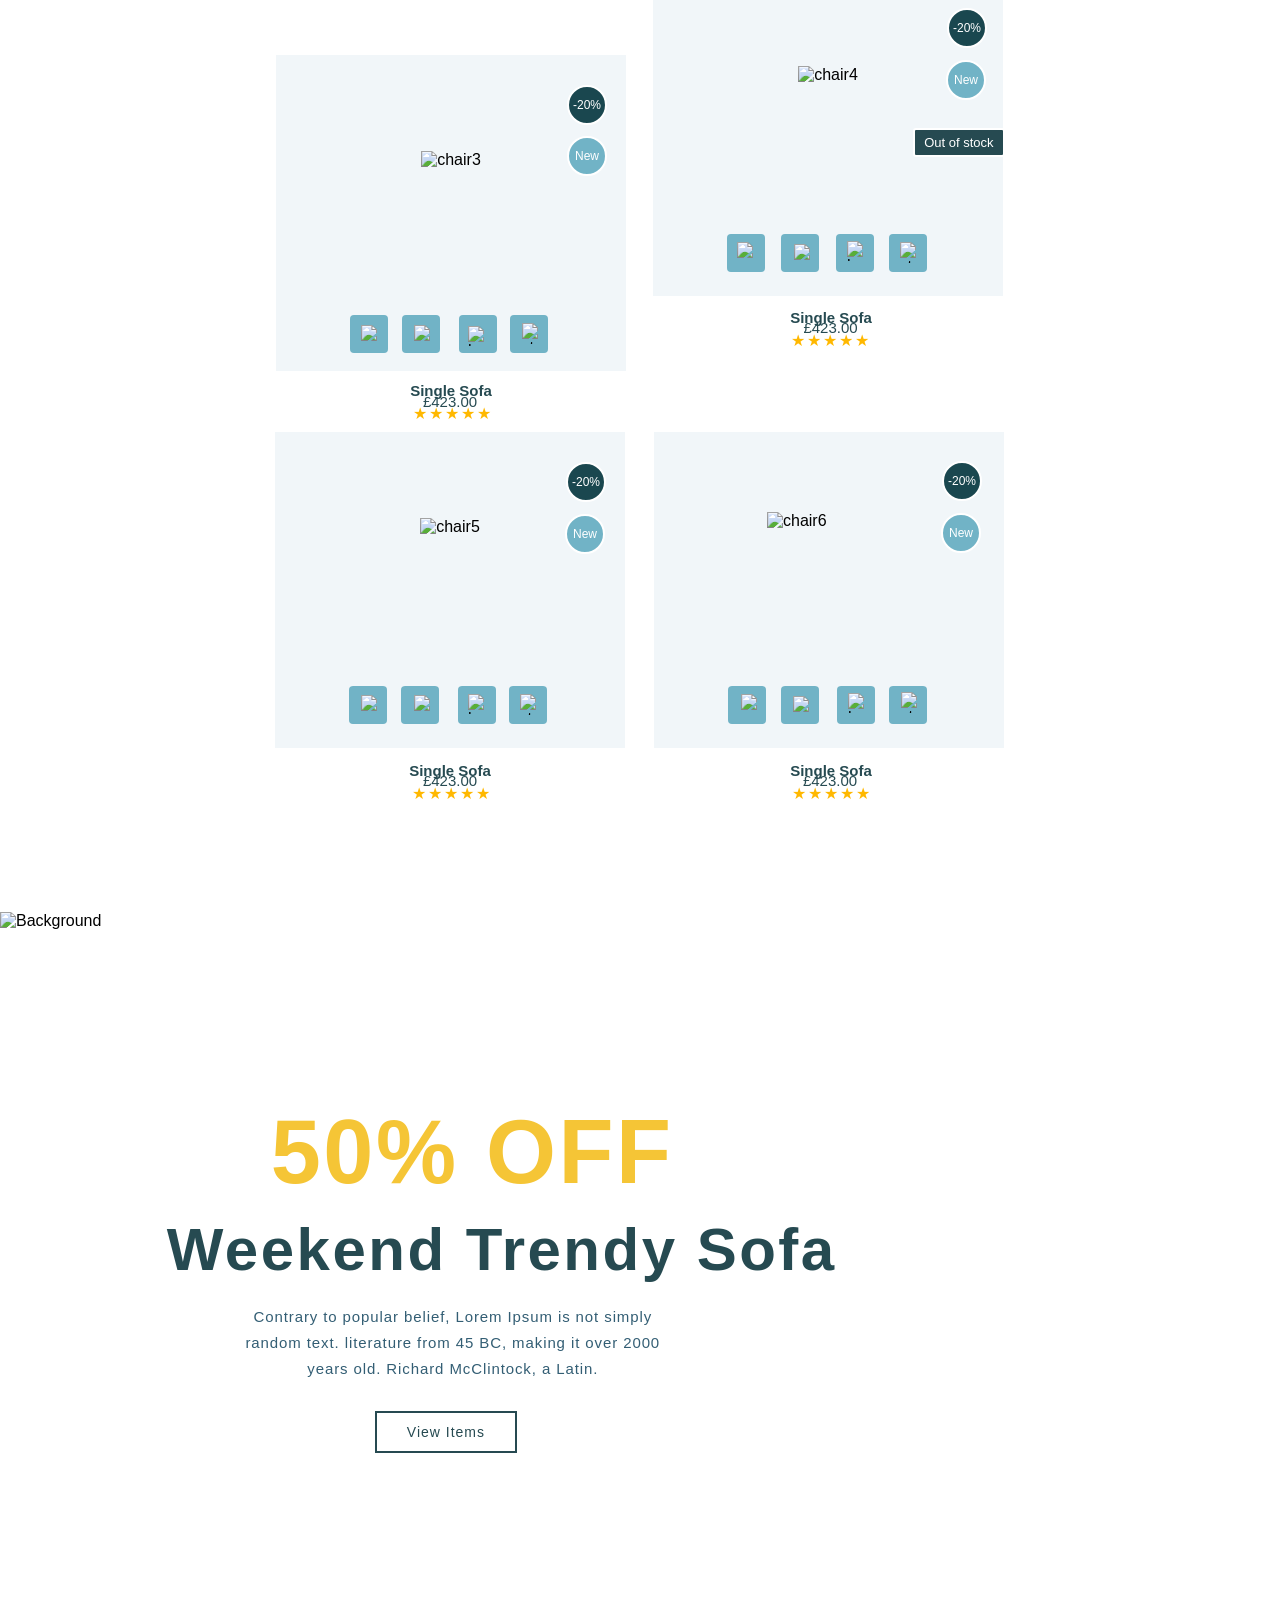
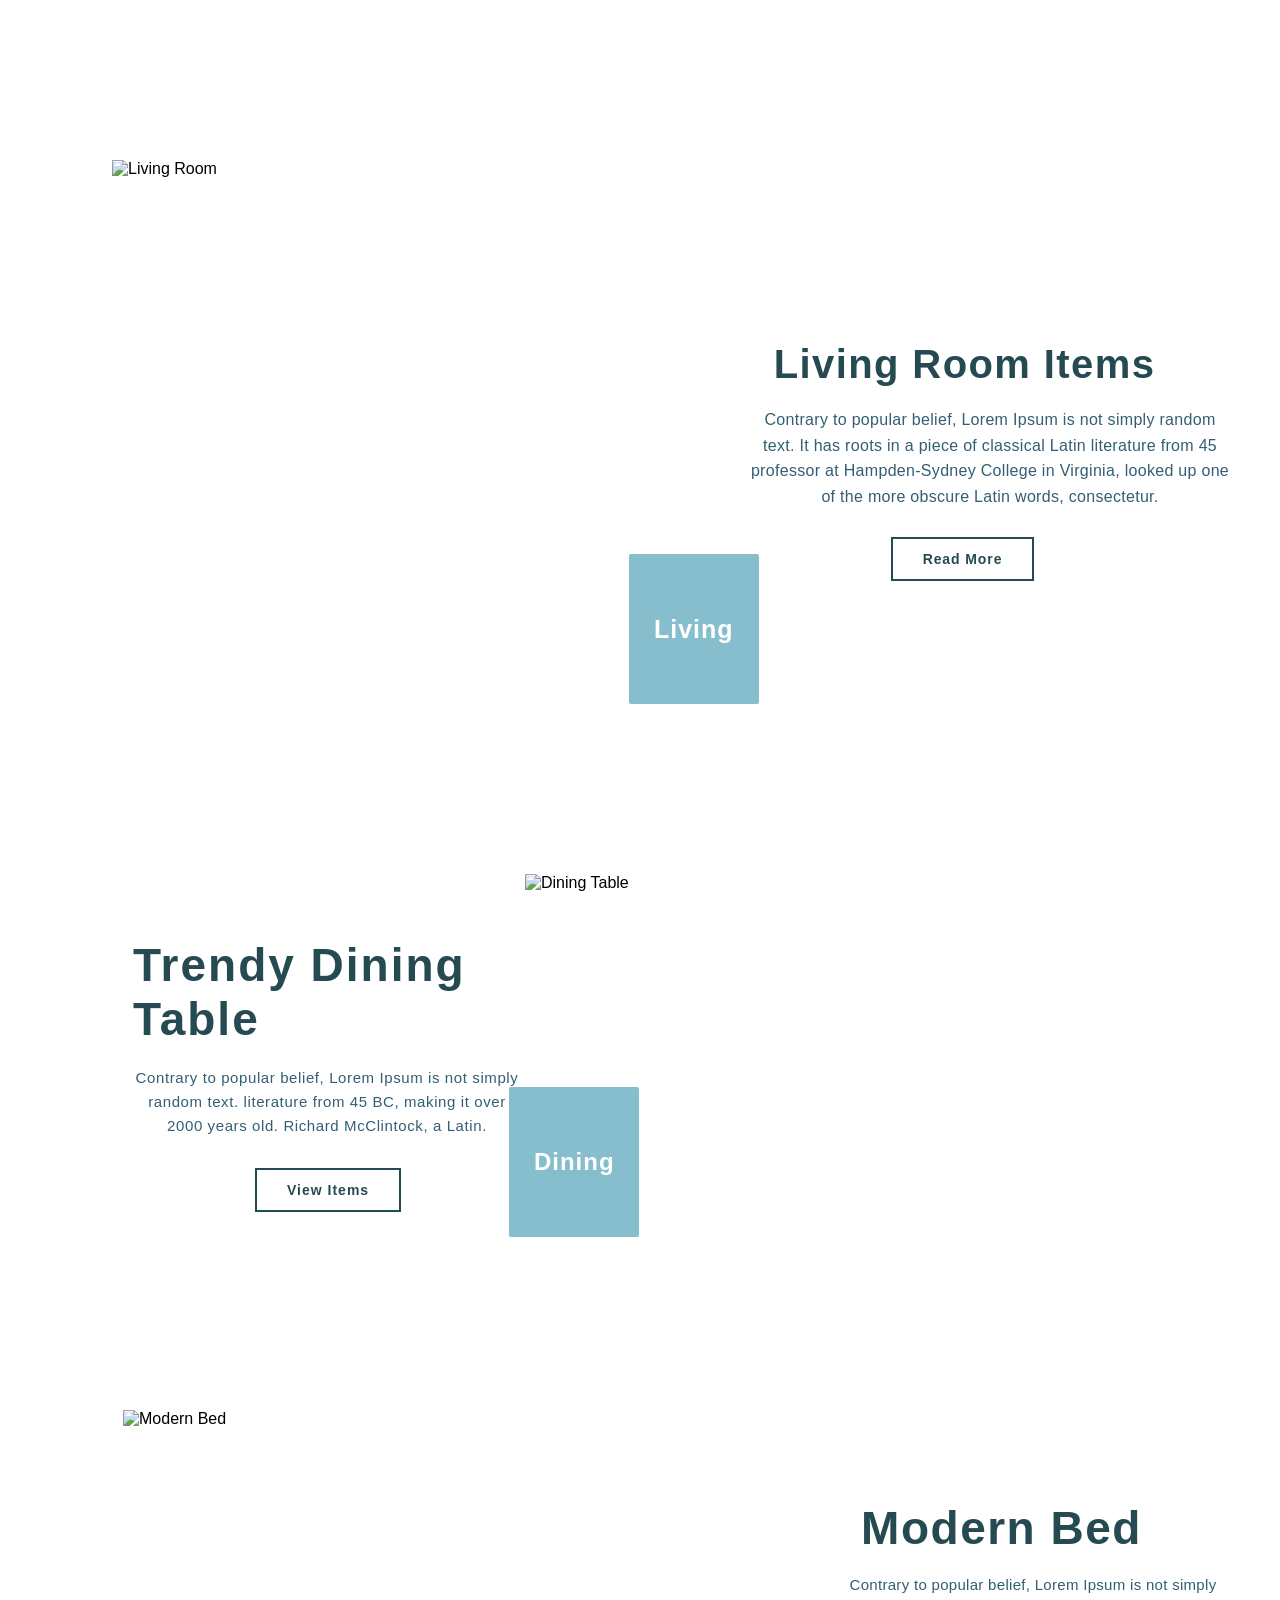
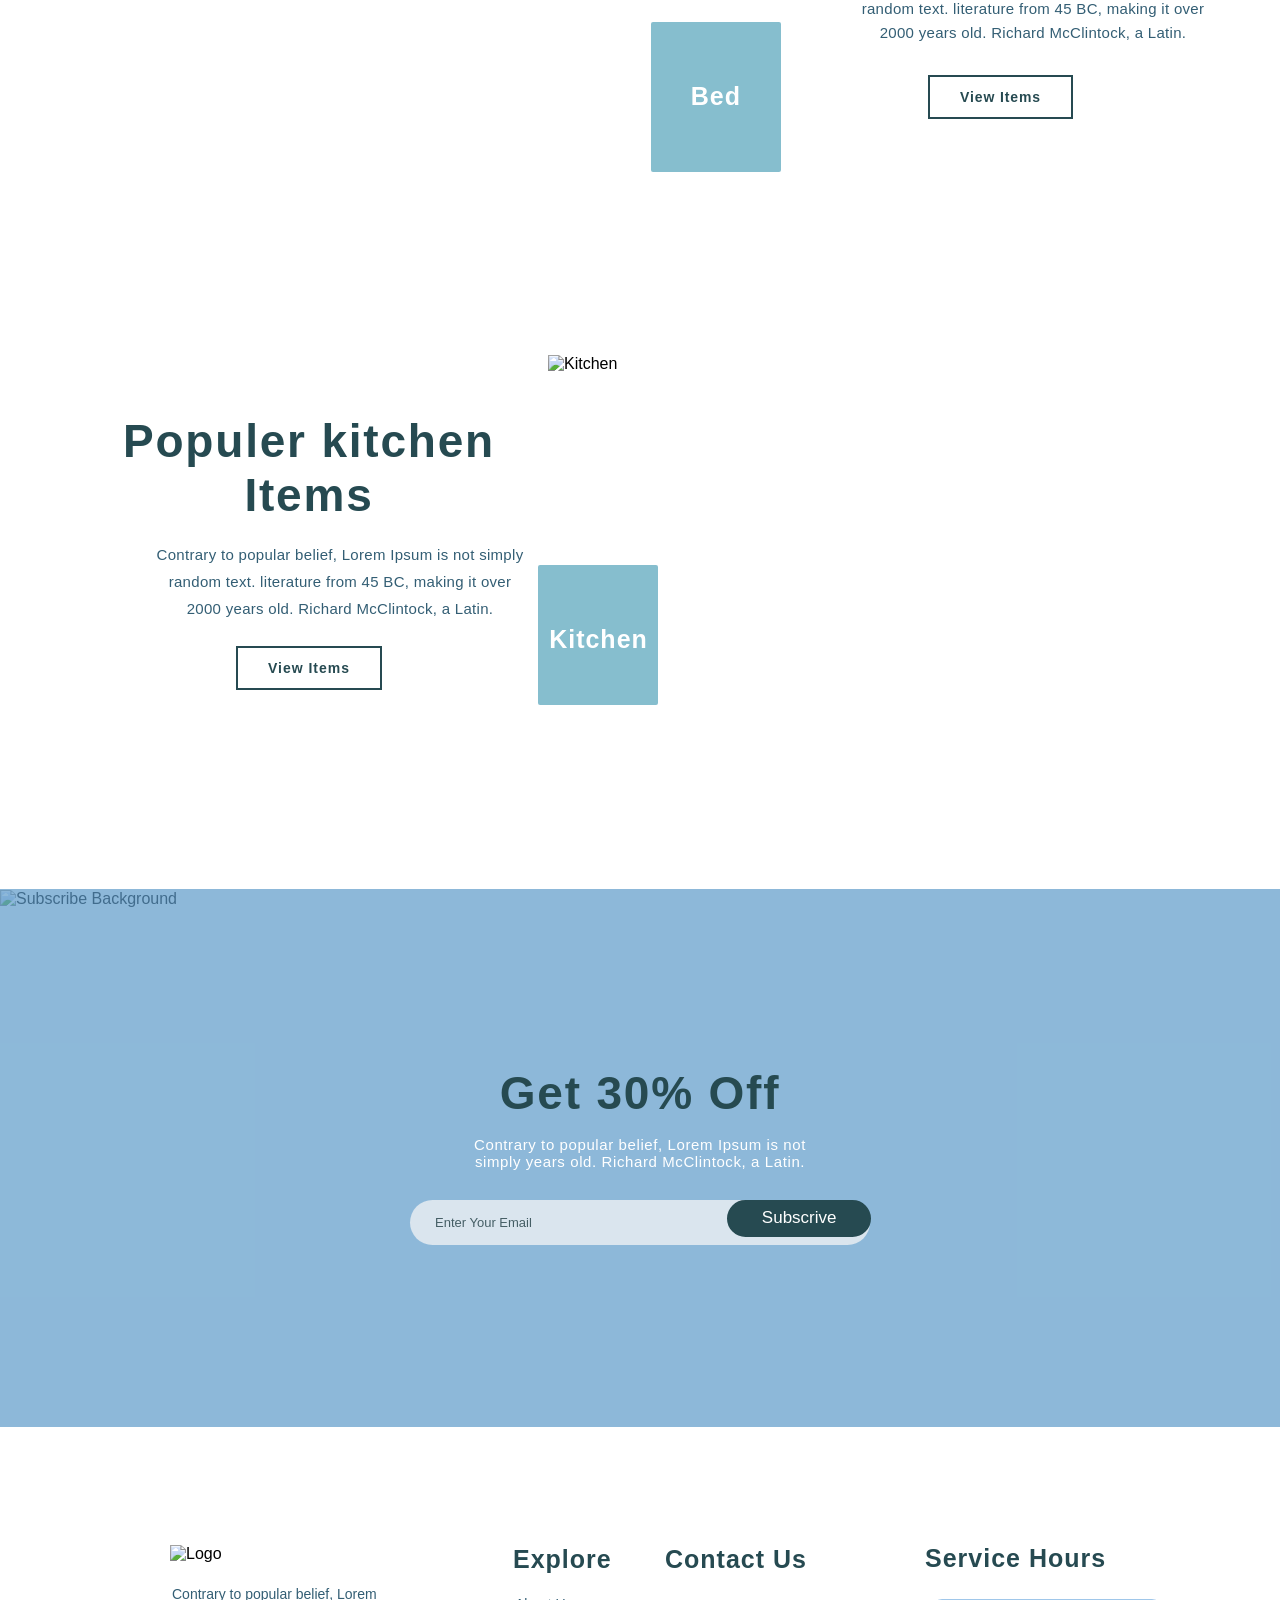
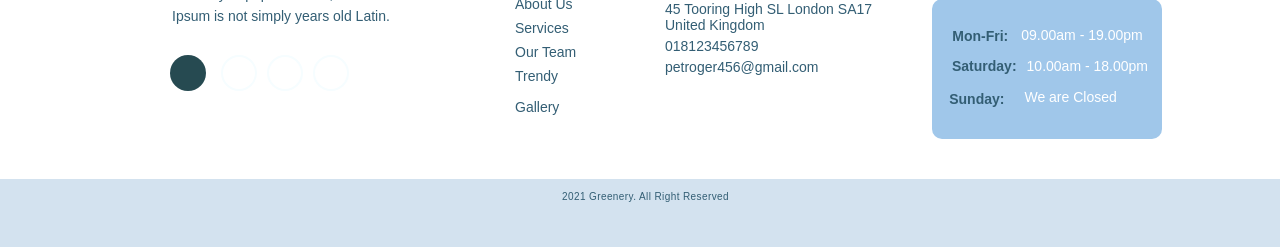
==== commit 3b0283bb: "feat: Add website files" ====
--- a/index.html
+++ b/index.html
@@ -3,6 +3,7 @@
 <head>
     <meta charset="UTF-8">
     <link rel="stylesheet" href="style.css">
+    <link rel="stylesheet" href="media.css">
     <meta name="viewport" content="width=device-width, initial-scale=1.0">
     <title>Greenery</title>
 </head>
@@ -401,69 +402,58 @@
     <footer class="footer-bottom">
         <div class="bottom-design">
             <div class="content6">
-                <img src="photo7.png" alt="Logo">
-                <p>Contrary to popular belief, Lorem Ipsum is not simply years old Latin.</p>
-
-                <ul class="circle">
-                    <li>
-                        <div class="social-circle facebook">
-                            <img src="facebook.png" alt="Facebook">
-                        </div>
-                    </li>
-                    <li>
-                        <div class="social-circle instagram">
-                            <img src="instagram.png" alt="Instagram">
-                        </div>
-                    </li>
-                    <li>
-                        <div class="social-circle twitter">
-                            <img src="twitter.png" alt="Twitter">
-                        </div>
-                    </li>
-                    <li>
-                        <div class="social-circle youtube">
-                            <img src="youtube.png" alt="YouTube">
-                        </div>
-                    </li>
-                </ul>
-
-                <h3 class="number1">Explore</h3>
-                <h3 class="number2">Contact Us</h3>
-                <h3 class="number3">Service Hours</h3>
-
-                <div class="description">
-                    <div class="text">
-                        <span>About Us</span>
-                        <span>Services</span>
-                        <span>Our Team</span>
-                        <span>Trendy</span>
-                        <span>Gallery</span>
-                    </div>
-                </div>
-
-                <div class="description2">
-                    <p class="address">45 Tooring High SL London SA17 United Kingdom</p>
-                    <div class="contact-info">
-                        <p class="phone">018123456789</p>
-                        <p class="email">petroger456@gmail.com</p>
-                    </div>
-                </div>
-
-                <div class="service-hours-box">
-                    <div class="hours-row">
-                        <span class="day">Mon-Fri &nbsp;&nbsp;:</span>
-                        <span class="time">09.00am - 19.00pm</span>
-                    </div>
-                    <div class="hours-row">
-                        <span class="day">Saturday :</span>
-                        <span class="time">10.00am - 18.00pm</span>
-                    </div>
-                    <div class="hours-row">
-                        <span class="day">Sunday &nbsp;&nbsp;&nbsp;:</span>
-                        <span class="time">We are Closed</span>
-                    </div>
-                </div>
-            </div>
+
+    <div class="footer-col logo-col">
+        <img src="photo7.png" alt="Logo">
+        <p>Contrary to popular belief, Lorem Ipsum is not simply years old Latin.</p>
+
+        <ul class="circle">
+            <li><div class="social-circle"><img src="facebook.png" alt=""></div></li>
+            <li><div class="social-circle"><img src="instagram.png" alt=""></div></li>
+            <li><div class="social-circle"><img src="twitter.png" alt=""></div></li>
+            <li><div class="social-circle"><img src="youtube.png" alt=""></div></li>
+        </ul>
+    </div>
+
+    <div class="footer-col">
+        <h3>Explore</h3>
+        <div class="footer-links">
+            <span>About Us</span>
+            <span>Services</span>
+            <span>Our Team</span>
+            <span>Trendy</span>
+            <span>Gallery</span>
+        </div>
+    </div>
+
+    <div class="footer-col">
+        <h3>Contact Us</h3>
+        <div class="footer-contact">
+            <p>45 Tooring High SL London SA17 United Kingdom</p>
+            <p>018123456789</p>
+            <p>petroger456@gmail.com</p>
+        </div>
+    </div>
+
+    <div class="footer-col">
+        <h3>Service Hours</h3>
+        <div class="service-hours-box">
+            <div class="hours-row">
+                <span class="day">Mon-Fri:</span>
+                <span class="time">09.00am - 19.00pm</span>
+            </div>
+            <div class="hours-row">
+                <span class="day">Saturday:</span>
+                <span class="time">10.00am - 18.00pm</span>
+            </div>
+            <div class="hours-row">
+                <span class="day">Sunday:</span>
+                <span class="time">We are Closed</span>
+            </div>
+        </div>
+    </div>
+
+</div>
         </div>
     </footer>
 
--- a/style.css
+++ b/style.css
@@ -0,0 +1,2186 @@
+@import url('https://fonts.googleapis.com/css2?family=Open+Sans:ital,wght@0,300..800;1,300..800&display=swap');
+@import url('https://fonts.googleapis.com/css2?family=Dancing+Script:wght@400..700&family=Open+Sans:ital,wght@0,300..800;1,300..800&display=swap');
+@import url('https://fonts.googleapis.com/css2?family=Dancing+Script:wght@400..700&family=Dosis:wght@200..800&family=Open+Sans:ital,wght@0,300..800;1,300..800&display=swap');
+@import url('https://fonts.googleapis.com/css2?family=Dancing+Script:wght@400..700&family=Dosis:wght@200..800&family=Mukta:wght@200;300;400;500;600;700;800&family=Open+Sans:ital,wght@0,300..800;1,300..800&display=swap');
+
+* {
+    margin: 0;
+    padding: 0;
+    box-sizing: border-box;
+}
+
+
+html {
+    margin: 0;
+    padding: 0;
+}
+
+body {
+    min-height: 100vh;
+    font-family: 'Open Sans', Arial, sans-serif;
+    display: flex;
+    margin: 0;
+    padding: 0;
+}
+
+.menu-item span { font-weight: 600; }
+.header-line { font-weight: 600; }
+
+.hero-small {
+    font-family: 'Dancing Script', cursive;
+    font-weight: 700;
+}
+
+.hero-medium, .hero-large {
+    font-family: 'Dosis', sans-serif;
+    font-weight: 600;
+}
+
+.hero-button { font-weight: 600; }
+.feature-text p { font-family: 'Dosis', sans-serif; font-weight: 500; }
+.header2-text { font-family: 'Dosis', sans-serif; font-weight: 600; }
+.menu-text span { font-weight: 400; }
+.corner-badges, .main-picture { font-family: 'Mukta', sans-serif; font-weight: 500; }
+
+.image-container .text-overlay h1 {
+    font-family: 'Dosis', sans-serif;
+    font-weight: 800;
+}
+.image-container .text-overlay h2 {
+    font-family: 'Dosis', sans-serif;
+    font-weight: 600;
+}
+.image-container .text-overlay p {
+    font-family: 'Mukta', sans-serif;
+    font-weight: 400;
+    margin-top: 23px;
+}
+
+.image-container2 .content h2,
+.image-container3 .content2 h2,
+.image-container4 .content3 h2,
+.image-container5 .content4 h2 {
+    font-family: 'Dosis', sans-serif;
+    font-weight: 600;
+}
+
+.image-container3 .content2 h2 {
+    font-size: 46px;
+    transform: translate(-22px, 10px); 
+    letter-spacing: 2px;
+}
+
+.image-container3 .content2 p {
+    width: 390px;
+    font-size: 15px;
+    transform: translate(-23px, 10px); 
+    letter-spacing: 0.6px;
+    text-align: center;
+}
+
+.image-container3 .content2 button {
+    transform: translate(100px, 10px); 
+    letter-spacing: 1px;
+    font-size: 14px;
+}
+
+.image-container2 .content p,
+.image-container3 .content2 p,
+.image-container4 .content3 p,
+.image-container5 .content4 p {
+    font-family: 'Mukta', sans-serif;
+    font-weight: 400;
+}
+
+.image-container2 .content button,
+.image-container3 .content2 button,
+.image-container4 .content3 button,
+.image-container5 .content4 button {
+    font-weight: 600;
+    color: #264A51;
+}
+
+
+.image-container2 .living-badge span,
+.image-container3 .living-badge2 span,
+.image-container4 .living-badge3 span,
+.image-container5 .living-badge4 span {
+    font-family: 'Dosis', sans-serif;
+    font-weight: 600;
+}
+
+
+
+.subscribe .content5 h2 { font-family: 'Dosis', sans-serif; font-weight: 600; }
+.subscribe .content5 p { font-family: 'Mukta', sans-serif; font-weight: 400; }
+.subscribe .content5 input { font-family: 'Mukta', sans-serif; font-weight: 400; }
+.subscribe .content5 button { font-family: 'Mukta', sans-serif; font-weight: 500; }
+
+.content6 h3 { font-family: 'Mukta', sans-serif; font-weight: 700; }
+.hours-row .day { font-weight: 600; }
+
+.vertical-line {
+    width: 165px;
+    background-color: transparent;
+    display: flex;
+    flex-direction: column;
+    align-items: center;
+    padding-top: 19px;
+    padding-bottom: 19px;
+    z-index: 1;
+    position: relative;
+}
+
+.vertical-line::before {
+    content: '';
+    position: absolute;
+    top: 0;
+    left: 0;
+    width: 100%;
+    height: 86.1vh;
+    background-color: #002A32;
+    z-index: -1;
+    pointer-events: none;
+}
+
+.logo-container {
+    width: 100px;
+    margin-bottom: 30px;
+    position: relative;
+    z-index: 1;
+}
+
+.logo-container img {
+    max-width: 100%;
+    height: auto;
+    display: block;
+}
+
+.menu-container {
+    display: flex;
+    flex-direction: column;
+    align-items: center;
+    width: 100%;
+    margin-top: 58px;
+    gap: 35px;
+    position: relative;
+    z-index: 1;
+}
+
+.home-item {
+    transform: translate(0px, 4px); 
+    margin-bottom: 15px;
+}
+
+.shop-item {
+    transform: translate(1px, -4px);
+    margin-bottom: 20px;
+}
+
+.blog-item {
+    transform: translate(-1.5px, -21px);
+    margin-bottom: 25px;
+}
+
+.about-item {
+    transform: translate(1px, -43px);
+    margin-bottom: 30px;
+}
+
+.gallery-item {
+    transform: translate(1px, -67px);
+    margin-bottom: 35px;
+}
+
+.location-item {
+    transform: translate(1px, -93px);
+    margin-bottom: 0;
+}
+
+.menu-item {
+    width: 100%;
+    display: flex;
+    justify-content: center;
+    position: relative;
+    z-index: 1;
+}
+
+.active-indicator {
+    position: absolute;
+    top: 50%;
+    left: 0;
+    transform: translateY(-50%);
+    width: 100%;
+    height: 95px;
+    background-color: #3C6C7F;
+    z-index: -1;
+}
+
+.feature-arrow {
+    position: relative;
+    top: -268px;    
+   right: 28.1%;
+}
+
+.menu-item a {
+    display: flex;
+    flex-direction: column;
+    align-items: center;
+    text-decoration: none;
+    gap: 8px;
+    position: relative;
+    z-index: 1;
+}
+
+.menu-item img {
+    width: 30px;
+    height: auto;
+    filter: brightness(0) invert(0.85);
+    position: relative;
+    z-index: 1;
+}
+
+.menu-item span {
+    color: #8999A1;
+    font-size: 14px;
+    text-align: center;
+    letter-spacing: 1px;
+    position: relative;
+    z-index: 1;
+}
+
+.menu-item:first-child span {
+    color: #B6DCFF;
+}
+
+.menu-item:hover img { transform: scale(1.1); }
+.menu-item:hover span { color: #ffffff; }
+
+.main-content {
+    flex: 1;
+    min-width: 0;
+}
+
+.hero-section {
+    background-image: url(bg.png);
+    min-height: 100vh;
+    background-repeat: no-repeat;
+    background-size: 114% 74%;
+    background-position: 97% 0%; 
+    display: flex;
+    align-items: center;
+}
+
+
+
+.container {
+    max-width: 1400px;
+    margin: 0 auto;
+    padding: 20px 40px;
+    width: 100%;
+}
+
+.hero-section .container {
+    display: flex;
+    flex-direction: column;
+    gap: 45px;
+    margin-bottom: 310px;
+    margin-left: 45px;
+}
+
+
+
+.nav-left .nav-item-with-icon:nth-child(1) { 
+    margin-top: 12px;
+    margin-left: 12px;
+}
+
+.nav-left .nav-item-with-icon:nth-child(2) { 
+    margin-top: 12px;
+    margin-left: 11px;
+}
+
+.nav-right .nav-item-with-icon:nth-child(1) { 
+    margin-top: 11px;
+    margin-right: 10px;
+    letter-spacing: 1px;
+}
+
+.nav-right .nav-item-with-icon:nth-child(2) { 
+    margin-top: 10px;
+    margin-right: 1px;
+    letter-spacing: 1px;
+}
+
+.nav-right .nav-item-with-icon:nth-child(3) { 
+    margin-top: 11px;
+    margin-right: 125px;
+    letter-spacing: 1px;
+}
+
+.header-line {
+    display: flex;
+    flex-wrap: wrap;
+    justify-content: space-between;
+    align-items: center;
+    gap: 20px;
+}
+
+.nav-left, .nav-right {
+    display: flex;
+    flex-wrap: wrap;
+    gap: 30px;
+}
+
+.nav-item-with-icon {
+    display: flex;
+    align-items: center;
+    gap: 15px;
+}
+
+.nav-item {
+    color: #3E5860;
+    text-decoration: none;
+    white-space: nowrap;
+    font-size: 14px;
+}
+
+.red-badge {
+    color: #DD6060;
+    font-size: 10px;
+    font-weight: 600;
+    display: inline-block;
+    line-height: 1;
+    transform: translateY(2px);
+    
+
+}
+
+.hero-content-wrapper {
+    display: flex;
+    flex-wrap: wrap;
+    justify-content: space-between;
+    align-items: center;
+    gap: 30px;
+}
+
+.hero-content {
+    flex: 1;
+    min-width: 300px;
+    
+}
+
+.hero-small {
+    color: #264A51;
+    font-size: 21px;
+    margin-bottom: 15px;
+}
+
+.hero-medium {
+    color: #264A51;
+    font-size: 48px;
+    font-weight: 600;
+    line-height: 1.2;
+}
+
+.hero-large {
+    color: #264A51;
+    font-size: 48px;
+    font-weight: 600;
+    line-height: 1.2;
+    margin-bottom: 30px;
+}
+
+.hero-button {
+    display: inline-block;
+    background-color: transparent;
+    color: #264A51;
+    border: 2px solid #264A51;
+    text-decoration: none;
+    font-size: 16px;
+    padding: 9px 18px;
+    border-radius: 3px;
+}
+
+.hero-content p:nth-child(1) { 
+    position: relative;
+    top: 165px;
+    left: 12px;
+}
+
+.hero-content p:nth-child(2) { 
+    position: relative;
+    top: 160px;
+    left: 10px;
+    letter-spacing: 3.2px;
+}
+
+.hero-content p:nth-child(3) { 
+    position: relative;
+    top: 170px;
+    left: 10px;
+    letter-spacing: 3.2px;
+}
+
+.hero-content p:nth-child(4) { 
+    position: relative;
+    top: 150px;  
+    left: 10px;
+    letter-spacing: 3.2px;
+    font-size: 48px;
+    font-family: 'Dosis', sans-serif;
+    font-weight: 600;
+    color: #264A51;
+}
+
+.hero-content a:nth-child(5) { 
+    position: relative;
+    top: 135px;
+    left: 10px ;
+    display: inline-block;
+}
+
+.feature-text-container {
+    display: flex;
+    flex-wrap: wrap;
+    align-items: center;
+    gap: 20px;
+    justify-content: flex-end;
+}
+
+.feature-text {
+    color: #4E6E77;
+    font-size: 16px;
+        position: relative;
+    top: -357px;    
+    right: 21.7%;
+    letter-spacing: 0.3px;
+}
+
+.feature-text .line1, .feature-text .line2 {
+    margin: 0;
+}
+
+.slider-dots {
+    display: flex;
+    gap: 1vw;  
+    justify-content: center;
+    margin-top: 34px;
+    margin-left: -14.5vw;  
+}
+
+.dot {
+    width: 1.2vw;  
+    min-width: 11px; 
+    max-width: 13px;  
+    height: 1.2vw;
+    min-height: 11px;
+    max-height: 13px;
+    border-radius: 50%;
+    border: 1px solid #677F8B;
+    cursor: pointer;
+}
+
+.dot.active {
+    background-color: #677F8B;
+}
+
+.gallery-block {
+    background-color: #D2E2EE;
+    padding-top: 95px;
+    overflow-x: auto;
+    width: 100vw; 
+    margin-left: -5.7vw; 
+    position: relative;
+    left: 50%;
+    transform: translateX(-50%);
+    margin-top: -282px;
+    z-index: 10;
+}
+
+.gallery-block .container {
+    display: flex;
+    gap: 20px;
+    padding: 0 20px;
+    width: max-content;
+}
+
+.gallery-block img {
+    height: 50px; 
+    width: auto;
+}
+
+.gallery-block img:nth-child(1) {
+    height: 80px; 
+    margin-left: 240px; 
+    margin-top: -60px; 
+    align-self: flex-start; 
+}
+
+.gallery-block img:nth-child(2) {
+    height: 100px;
+    margin-left: 85px;
+    margin-top: -80px;
+    align-self: center;
+}
+
+.gallery-block img:nth-child(3) {
+    height: 60px;
+    margin-left: 50px;
+    margin-top: -45px;
+    align-self: flex-start;
+}
+
+.gallery-block img:nth-child(4) {
+    height: 110px;
+    margin-left: 45px;
+    margin-top: -70px;
+    align-self: flex-start;
+}
+
+.gallery-block img:nth-child(5) {
+    height: 70px;
+    margin-left: 58px;
+    margin-top: -80px;
+    align-self: center;
+}
+
+.gallery-block img:nth-child(6) {
+    height: 100px;
+    margin-left: 65px;
+    margin-top: -70px;
+    align-self: flex-start;
+}
+
+
+
+.container2 {
+    max-width: 1400px;
+    margin: 20px auto;
+    padding: 0 40px;
+     margin-top: 115px;
+     margin-right: 120px;
+}
+
+.header2-text h1 {
+    text-align: center;
+    color: #264A51;
+    font-size: 46px;
+    margin-bottom: 40px;
+    letter-spacing: 1.3px;
+    margin-left: 8px;
+}
+
+.menu-text {
+    display: flex;
+    flex-wrap: wrap;
+    justify-content: center;
+    gap: 20px 30px;
+    color: #748289;
+    font-size: 16px;
+    margin-bottom: 40px;
+}
+
+.menu-text .sofa {
+    transform: translate(-106px, 6px); 
+        letter-spacing: 1px;
+
+}
+
+.menu-text .room {
+    transform: translate(-100px, 6px); 
+    letter-spacing: 1px;
+}
+
+.menu-text .kitchen {
+    transform: translate(-57px, 6px); 
+        letter-spacing: 1px;
+
+}
+
+.menu-text .bed-room {
+    transform: translate(-24px, 6px); 
+        letter-spacing: 1px;
+
+}
+
+.menu-text .bath-room {
+    transform: translate(20px, 6px); 
+        letter-spacing: 1px;
+
+}
+
+.menu-text .decorations {
+    transform: translate(58px, 6px); 
+        letter-spacing: 1px;
+
+}
+
+.menu-text .Ceramics {
+    transform: translate(95px, 6px); 
+        letter-spacing: 1px;
+
+}
+
+.menu-text .sofa span {
+    border: 2px solid #264A51;
+    padding: 6px 26px;
+    border-radius: 2px;
+}
+
+.menu-text div {
+    cursor: pointer;
+}
+
+.main-picture {
+    display: grid;
+    grid-template-columns: repeat(auto-fit, minmax(280px, 350px));
+    gap: 30px;
+    justify-content: center;
+    margin-left: 5px;
+}
+
+.product-card {
+    width: 100%;
+}
+
+
+
+
+.picture1, .picture2, .picture3,
+.picture4, .picture5, .picture6 {
+    background-color: #F1F6F9;
+     padding: 86px 15px 22px; 
+    width: 104%;
+    display: flex;
+    flex-direction: column;
+    align-items: center;
+    position: relative;
+    border: 7px solid white;
+}
+
+.picture1 {
+    position: relative;
+    left: 2px;
+    top: -1px;
+}
+
+.picture2 {
+    position: relative;
+    left: 10px;
+    top: 4px;
+}
+
+.picture3 {
+    position: relative;
+    left: -22px;
+    top: -5px;
+}
+
+.picture4 {
+    position: relative;
+    left: 17px;
+    top: -91px;
+}
+
+.picture5 {
+    position: relative;
+    left: 0px;
+    top: -65px;
+}
+
+.picture6 {
+    position: relative;
+    left: -14px;
+    top: -70px;
+}
+
+.picture1 img, .picture2 img, .picture3 img,
+.picture4 img, .picture5 img, .picture6 img {
+    height: 150px;
+    width: auto;
+    object-fit: contain;
+    margin-bottom: 20px;
+}
+
+.picture1 img {
+    position: relative;
+    left: -20px;
+    top: -1px;
+}
+
+.picture3 img {
+    height: 140px; 
+    width: auto;
+    object-fit: contain;
+    transition: all 0.3s ease;
+    margin-top: 10px;
+}
+
+.picture6 img {
+    width: 120px;
+    position: relative;
+    left: -2px;
+    top: -6px;
+}
+
+
+
+
+
+
+.picture1 {
+    transform: translate(-8px, -3px);
+ 
+}
+
+.picture2 {
+    transform: translate(-16px, -8px);
+}
+
+.picture3 {
+    transform: translate(16px, 1px);
+}
+
+.picture4 {
+    transform: translate(-26px, 12px);
+}
+
+.picture5 {
+    transform: translate(-7px, -15px);
+}
+
+.picture6 {
+    transform: translate(6px, -10px);
+}
+
+.bottom-element,
+.bottom-element2,
+.bottom-element3,
+.bottom-element4,
+.bottom-element5,
+.bottom-element6 {
+    display: flex;
+    gap: 10px;
+    justify-content: center;
+    width: 100%;
+}
+
+.square {
+    width: 38px;
+    height: 38px;
+    background-color: #71B3C6;
+    display: flex;
+    justify-content: center;
+    align-items: center;
+    border-radius: 4px;
+    cursor: pointer;
+}
+
+.square img {
+    width: 20px;
+    height: 20px;
+    margin: 0 !important;
+}
+
+
+.picture1 .bottom-element .square:nth-child(1) {
+    transform: translate(-10px, 3px);
+}
+
+.picture1 .bottom-element .square:nth-child(2) {
+    transform: translate(-6px, 3px);
+}
+
+.picture1 .bottom-element .square:nth-child(3) {
+    transform: translate(3px, 3px);
+}
+
+.picture1 .bottom-element .square:nth-child(4) {
+    transform: translate(6px, 3px);
+}
+
+.picture2 .bottom-element2 .square:nth-child(1) {
+    transform: translate(-10px, 3px);
+}
+
+.picture2 .bottom-element2 .square:nth-child(2) {
+    transform: translate(-6px, 3px);
+}
+
+.picture2 .bottom-element2 .square:nth-child(3) {
+    transform: translate(3px, 3px);
+}
+
+.picture2 .bottom-element2 .square:nth-child(4) {
+    transform: translate(6px, 3px);
+}
+
+.picture3 .bottom-element3 .square:nth-child(1) {
+    transform: translate(-10px, 4px);
+}
+
+.picture3 .bottom-element3 .square:nth-child(2) {
+    transform: translate(-6px, 4px);
+}
+
+.picture3 .bottom-element3 .square:nth-child(3) {
+    transform: translate(3px, 4px);
+}
+
+.picture3 .bottom-element3 .square:nth-child(4) {
+    transform: translate(6px, 4px);
+}
+
+.picture4 .bottom-element4 .square:nth-child(1) {
+    transform: translate(-10px, -2px);
+}
+
+.picture4 .bottom-element4 .square:nth-child(2) {
+    transform: translate(-4px, -2px);
+}
+
+.picture4 .bottom-element4 .square:nth-child(3) {
+    transform: translate(3px, -2px);
+}
+
+.picture4 .bottom-element4 .square:nth-child(4) {
+    transform: translate(8px, -2px);
+}
+
+.picture5 .bottom-element5 .square:nth-child(1) {
+    transform: translate(-10px, -2px);
+}
+
+.picture5 .bottom-element5 .square:nth-child(2) {
+    transform: translate(-6px, -2px);
+}
+
+.picture5 .bottom-element5 .square:nth-child(3) {
+    transform: translate(3px, -2px);
+}
+
+.picture5 .bottom-element5 .square:nth-child(4) {
+    transform: translate(6px, -2px);
+}
+
+.picture6 .bottom-element6 .square:nth-child(1) {
+    transform: translate(-10px, -2px);
+}
+
+.picture6 .bottom-element6 .square:nth-child(2) {
+    transform: translate(-5px, -2px);
+}
+
+.picture6 .bottom-element6 .square:nth-child(3) {
+    transform: translate(3px, -2px);
+}
+
+.picture6 .bottom-element6 .square:nth-child(4) {
+    transform: translate(7px, -2px);
+}
+
+
+.picture1 .bottom-element .square:nth-child(1) img {
+    transform: translate(18px, -1px);
+    width: 20px;
+    height: 20px;
+}
+
+.picture1 .bottom-element .square:nth-child(2) img {
+    transform: translate(22px, 1px);
+    width: 18px;
+    height: 18px;
+}
+
+.picture1 .bottom-element .square:nth-child(3) img {
+    transform: translate(19px, 0px);
+    width: 20px;
+    height: 20px;
+}
+
+.picture1 .bottom-element .square:nth-child(4) img {
+    transform: translate(21px, 1px);
+    width: 21px;
+    height: 21px;
+}
+
+.picture2 .bottom-element2 .square:nth-child(1) img {
+    transform: translate(4px, -1px);
+     width: 20px;
+    height: 20px;
+}
+
+.picture2 .bottom-element2 .square:nth-child(2) img {
+    transform: translate(2px, 0px);
+   width: 18px;
+    height: 18px;
+}
+
+.picture2 .bottom-element2 .square:nth-child(3) img {
+    transform: translate(2px, -1px);
+   width: 20px;
+    height: 20px;
+}
+
+.picture2 .bottom-element2 .square:nth-child(4) img {
+    transform: translate(3px, 0px);
+     width: 21px;
+    height: 21px;
+}
+
+.picture3 .bottom-element3 .square:nth-child(1) img {
+    transform: translate(2px, 1px);
+      width: 20px;
+    height: 20px;
+}
+
+.picture3 .bottom-element3 .square:nth-child(2) img {
+    transform: translate(2px, 0px);
+   width: 18px;
+    height: 18px;
+}
+
+.picture3 .bottom-element3 .square:nth-child(3) img {
+    transform: translate(0px, 2px);
+    width: 20px;
+    height: 20px;
+}
+
+.picture3 .bottom-element3 .square:nth-child(4) img {
+    transform: translate(3px, 0px);
+    width: 21px;
+    height: 21px;
+}
+
+.picture4 .bottom-element4 .square:nth-child(1) img {
+    transform: translate(1px, -1px);
+     width: 20px;
+    height: 20px;
+}
+
+.picture4 .bottom-element4 .square:nth-child(2) img {
+    transform: translate(3px, 0px);
+    width: 18px;
+    height: 18px;
+}
+
+.picture4 .bottom-element4 .square:nth-child(3) img {
+    transform: translate(2px, -2px);
+   width: 20px;
+    height: 20px;
+}
+
+.picture4 .bottom-element4 .square:nth-child(4) img {
+    transform: translate(2px, 0px);
+     width: 21px;
+    height: 21px;
+}
+
+.picture5 .bottom-element5 .square:nth-child(1) img {
+    transform: translate(3px, 0px);
+     width: 20px;
+    height: 20px;
+}
+
+.picture5 .bottom-element5 .square:nth-child(2) img {
+    transform: translate(3px, -1px);
+    width: 18px;
+    height: 18px;
+}
+
+.picture5 .bottom-element5 .square:nth-child(3) img {
+    transform: translate(1px, -1px);
+    width: 20px;
+    height: 20px;
+}
+
+.picture5 .bottom-element5 .square:nth-child(4) img {
+    transform: translate(2px, 0px);
+    width: 21px;
+    height: 21px;
+}
+
+.picture6 .bottom-element6 .square:nth-child(1) img {
+    transform: translate(6px, 5px);
+      width: 20px;
+    height: 20px;
+}
+
+.picture6 .bottom-element6 .square:nth-child(2) img {
+    transform: translate(4px, 6px);
+    width: 18px;
+    height: 18px;
+}
+
+.picture6 .bottom-element6 .square:nth-child(3) img {
+    transform: translate(4px, 4px);
+    width: 20px;
+    height: 20px;
+}
+
+.picture6 .bottom-element6 .square:nth-child(4) img {
+    transform: translate(5px, 4px);
+   width: 21px;
+    height: 21px;
+}
+
+.product-info {
+    text-align: center;
+    padding: 15px 10px;
+    width: 100%;
+}
+
+.product-title {
+    color: #264A51;
+    font-size: 15px;
+    margin-bottom: 5px;
+}
+
+.product-price {
+    color: #264A51;
+    font-size: 15px;
+    margin-bottom: 5px;
+}
+
+.product-rating {
+    display: flex;
+    justify-content: center;
+    gap: 3px;
+}
+
+
+.product-info-1 {
+    transform: translate(-3px, 0); 
+}
+.title-1 {
+    transform: translate(4px, -15px);
+}
+.price-1 {
+    transform: translate(3.5px, -26px);
+}
+.rating-1 {
+    transform: translate(3px, -37px);
+    gap: 2px;
+}
+
+.product-info-2 {
+    transform: translate(-1px, 0);
+}
+.title-2 {
+    transform: translate(1px, -15px);
+}
+.price-2 {
+    transform: translate(1px, -26px);
+}
+.rating-2 {
+    transform: translate(2px, -37px);
+    gap: 2px;
+}
+
+.product-info-3 {
+    transform: translate(3px, 0);
+}
+.title-3 {
+    transform: translate(-2px, -15px);
+}
+.price-3 {
+    transform: translate(-3px, -26px);
+}
+.rating-3 {
+     transform: translate(-1px, -37px);
+    gap: 2px;
+}
+
+.product-info-4 {
+    transform: translate(-3px, 0);
+}
+.title-4 {
+    transform: translate(4px, -88px);
+}
+.price-4 {
+    transform: translate(3.5px, -100px);
+}
+.rating-4 {
+   transform: translate(3px, -110px);
+    gap: 2px;
+}
+
+.product-info-5 {
+    transform: translate(-1px, 0);
+}
+.title-5 {
+    transform: translate(1px, -88px);
+}
+.price-5 {
+    transform: translate(1px, -100px);
+}
+.rating-5 {
+  transform: translate(2px, -110px);
+    gap: 2px;
+}
+
+.product-info-6 {
+         transform: translate(3px, 0);
+
+}
+.title-6 {
+    transform: translate(-2px, -88px);
+}
+.price-6 {
+    transform: translate(-3px, -100px);
+}
+.rating-6 {
+ transform: translate(-2px, -110px);
+    gap: 2px;
+}
+
+.star {
+    color: #FFB800;
+}
+
+.corner-badges {
+    position: absolute;
+    top: 10px;
+    right: 10px;
+    display: flex;
+    flex-direction: column;
+    gap: 5px;
+    align-items: flex-end;
+}
+
+.badge {
+    width: 40px;
+    height: 40px;
+    border-radius: 50%;
+    display: flex;
+    align-items: center;
+    justify-content: center;
+    font-size: 12px;
+    color: white;
+    border: 2px solid white;
+}
+
+
+.picture1 .badge-discount {
+    position: relative;
+    top: 19px;
+    right: 8px;
+}
+
+.picture1 .badge-new {
+    position: relative;
+    top: 25px;
+    right: 8px;
+}
+
+.picture1 .badge-out {
+    position: relative;
+    top: 50px;
+    right: -12px;
+}
+
+.picture2 .badge-discount {
+    position: relative;
+    top: 19px;
+    right: 9px;
+}
+
+.picture3 .badge-discount {
+    position: relative;
+    top: 20px;
+    right: 9px;
+}
+
+.picture3 .badge-new {
+    position: relative;
+    top: 26px;
+    right: 9px;
+}
+
+.picture4 .badge-discount {
+    position: relative;
+    top: 18px;
+    right: 6px;
+}
+
+.picture4 .badge-new {
+    position: relative;
+    top: 25px;
+    right: 7px;
+}
+
+.picture4 .badge-out {
+    position: relative;
+    top: 48px;
+    right: -12px;
+}
+
+.picture5 .badge-discount {
+    position: relative;
+    top: 20px;
+    right: 9px;
+}
+
+.picture5 .badge-new {
+    position: relative;
+    top: 27px;
+    right: 10px;
+}
+
+.picture6 .badge-discount {
+    position: relative;
+    top: 19px;
+    right: 12px;
+}
+
+.picture6 .badge-new {
+    position: relative;
+    top: 26px;
+    right: 13px;
+}
+
+.badge-discount { background-color: #1a474f; }
+.badge-new { background-color: #71B3C6; }
+.badge-out {
+    background-color: #264A51;
+    width: auto;
+    padding: 5px 9.5px;
+    border-radius: 3px;
+    height: auto;
+    font-size: 13px;
+}
+
+.image-container {
+    position: relative;
+    min-height: 730px;
+    overflow: visible; 
+    margin-left: -165px;
+    width: calc(100% + 165px); 
+}
+
+.image-container img {
+    width: 100%;
+    height: 100%;
+    object-fit: cover;
+    position: absolute;
+    top: -36px;
+    left: 0;
+    z-index: 1;
+}
+
+.text-overlay {
+    position: relative;
+    z-index: 2;
+    max-width: 600px;
+    padding: 60px 40px;
+    color: white;
+}
+
+.image-container3 {
+    display: flex;
+    flex-wrap: wrap;
+    align-items: center;
+    justify-content: center;
+    gap: 40px;
+    padding: 60px 40px;
+    min-height: auto;
+    position: relative;
+    flex-direction: row-reverse; 
+}
+
+.image-container3 .content2 {
+    text-align: left; 
+}
+
+.image-container3 .living-badge2 {
+    position: absolute;
+    width: 130px;
+    height: 150px;
+    background-color: rgba(113, 179, 198, 0.85);
+    display: flex;
+    align-items: center;
+    justify-content: center;
+    z-index: 10;
+    top: 54%;
+    left: auto; 
+    right: 55%; 
+    border-radius: 2px;
+    letter-spacing: 1px;
+    font-size: 25px;
+}
+
+.text-overlay h1 {
+    font-size: 90px;
+    letter-spacing: 2.5px;
+    color: #F3B705;
+    opacity: 0.8;
+  margin-left: 54%; 
+    margin-top: 18%; 
+white-space: nowrap;
+}
+    
+
+.text-overlay h2 {
+        width: 700px; 
+    font-size: 60px;
+    color: #264A51;
+        margin-left: 34%; 
+    margin-top: 2%; 
+    letter-spacing: 2.5px;
+}
+
+.text-overlay p {
+    color: #335E74;
+    width: 80%; 
+    max-width: 600px; 
+    margin-left: 49%;
+transform: translateY(-3px); 
+    letter-spacing: 0.9px;
+    text-align: center;
+    font-size: 15px;
+    line-height: 173%;
+}
+
+.text-overlay button {
+    font-size: 14px;
+    padding: 11px 30px;
+    border: 2px solid #264A51;
+    background: transparent;
+    color: #264A51;
+    cursor: pointer;
+       margin-left: 74%; 
+    margin-top: 5%; 
+     letter-spacing: 1px;
+      white-space: nowrap;
+}
+
+.image-container2,
+.image-container3,
+.image-container4,
+.image-container5 {
+    display: flex;
+    flex-wrap: wrap;
+    align-items: center;
+    justify-content: center;
+    gap: 40px;
+    padding: 60px 40px;
+    min-height: auto;
+    position: relative;
+}
+
+.image-container2 img,
+.image-container3 img,
+.image-container4 img,
+.image-container5 img {
+    width: min(500px, 100%);
+    height: auto;
+    object-fit: cover;
+}
+
+
+
+.image-container2 img {
+    width: 600px;
+    height: 600px;
+    object-fit: cover;
+    transform: scale(1.2); 
+    
+    transform: translate(-43px, 22px); 
+}
+
+.image-container3 img {
+    width: 630px; 
+    height: 415px; 
+    object-fit: cover;
+     transform: translate(-85px, 16px); 
+}
+
+.image-container4 img {
+    width: 620px;
+    height: 416px;
+    object-fit: cover;
+    transform: translate(-32px, 17px); 
+}
+
+.image-container4 .content3 h2 {
+    transform: translate(-26px, 10px); 
+    font-size: 46px;
+    letter-spacing: 1.5px;
+}
+
+.image-container4 .content3 p {
+    transform: translate(33px, 8px);
+    font-size: 15px;
+    width: 370px;
+    letter-spacing: 0.3px;
+}
+
+.image-container4 .content3 button {
+    transform: translate(-27px, 8px);
+    font-size: 14px;
+    letter-spacing: 0.9px;
+}
+
+.content-title {
+    transform: translate(-53px, 25px); 
+     letter-spacing: 1.4px;
+}
+
+.content-text {
+    width: 480px;
+    transform: translate(-45px, 25px); 
+letter-spacing: 0.3px;
+}
+
+.content-button {
+    font-size: 14px;
+    transform: translate(-55px, 23px); 
+    letter-spacing: 0.9px;
+}
+
+.content, .content2, .content3, .content4 {
+    flex: 1;
+    min-width: 300px;
+    max-width: 500px;
+    text-align: center;
+}
+
+.content h2, .content2 h2, .content3 h2, .content4 h2 {
+    font-size: 40px;
+    color: #264A51;
+    margin-bottom: 20px;
+}
+
+.content p, .content2 p, .content3 p, .content4 p {
+    font-size: 16px;
+    color: #335E74;
+    line-height: 1.6;
+    margin-bottom: 30px;
+}
+
+.content button, .content2 button, .content3 button, .content4 button {
+    padding: 12px 30px;
+    border: 2px solid #264A51;
+    background: transparent;
+    color: #264A51;
+    cursor: pointer;
+}
+
+.living-badge,
+.living-badge2,
+.living-badge3,
+.living-badge4 {
+    position: absolute;
+    width: 100px;
+    height: 120px;
+    background-color: rgba(113, 179, 198, 0.85);
+    display: flex;
+    align-items: center;
+    justify-content: center;
+    z-index: 10;
+}
+
+.living-badge { top: 20%; left: 45%; }
+.living-badge2 { top: 20%; left: 45%; }
+.living-badge3 { top: 20%; left: 45%; }
+.living-badge4 { top: 20%; left: 45%; }
+
+.living-badge span,
+.living-badge2 span,
+.living-badge3 span,
+.living-badge4 span {
+    color: white;
+    font-size: 24px;
+    font-weight: 600;
+}
+
+.living-badge {
+    position: absolute;
+    width: 130px;
+    height: 150px;
+    background-color: rgba(113, 179, 198, 0.85);
+    display: flex;
+    align-items: center;
+    justify-content: center;
+    z-index: 10;
+    top: 66.2%; 
+    left: 44.1%;
+    border-radius: 2px;
+}
+
+
+
+.living-badge span {
+    font-size: 25px;
+    font-weight: 600;
+    color: white;
+    letter-spacing: 1px;
+}
+
+.living-badge3 {
+    position: absolute;
+    width: 130px;  
+    height: 150px; 
+    background-color: rgba(113, 179, 198, 0.85);
+    display: flex;
+    align-items: center;
+    justify-content: center;
+    z-index: 10;
+    border-radius: 2px;
+    top: 53.9%;
+    left: 46%;
+}
+
+.living-badge3 span
+{
+    font-size: 25px;
+    font-weight: 600;
+    color: white;
+    letter-spacing: 1px;
+}
+
+.subscribe {
+    position: relative;
+    min-height: 500px; 
+    overflow: visible;
+    margin-left: -165px;
+    width: calc(100% + 165px);
+}
+
+.subscribe > img {
+    width: 100%;
+    height: 101%;
+    object-fit: cover;
+    position: absolute;
+    top: 98px;
+    left: 0;
+    z-index: 1;
+}
+
+.subscribe::after {
+    content: '';
+    position: absolute;
+    top: 97px;
+    left: 0;
+    width: 100%;
+    height: 101%;
+    background-color: rgba(93, 155, 201, 0.7);
+    z-index: 2;
+}
+
+
+
+
+
+.content5 .input {
+    display: flex;
+    flex-wrap: wrap;
+    justify-content: center;
+    gap: 10px;
+    background: #DAE5EE;
+    border-radius: 50px;
+    padding: 5px 5px 5px 25px;
+    max-width: 460px;
+    margin: 30px auto 0;
+    height: 45px; 
+}
+
+.content5 .input button {
+    padding: 6.5px 32.5px;
+    border: 2px solid #264A51;
+    border-radius: 50px;
+    background: #264A51;
+    color: white;
+    cursor: pointer;
+    white-space: nowrap;
+    transform: translateY(-5px) translateX(6px); 
+    font-size: 17px;
+}
+.content5 {
+    position: relative;
+    z-index: 3;
+    max-width: 600px;
+    margin: 0 auto;
+    text-align: center;
+    padding: 80px 20px;
+}
+
+.footer-bottom {
+    background: white;
+    margin-left: -165px;
+    width: calc(100% + 165px);
+    
+}
+
+.bottom-design {
+    background: white;
+    padding: 60px 40px 40px;
+    max-width: 1400px;
+    margin: 0 auto;
+}
+
+
+.content5 h2 {
+    font-size: 46px;
+    color: #264A51;
+    margin-bottom: 20px;
+    margin-top: 194px; 
+    margin-left: 0px;
+    letter-spacing: 1.8px;
+}
+
+.content5 p {
+    width: 370px;
+    font-size: 15px;
+    color: white;
+    margin-bottom: 30px;
+    margin-top: -4px; 
+    letter-spacing: 0.6px;
+    margin-left: 95px;
+}
+
+.input {
+    display: flex;
+    flex-wrap: wrap;
+    justify-content: center;
+    gap: 10px;
+    background: #DAE5EE;
+    border-radius: 50px;
+    padding: 5px 5px 5px 25px;
+    max-width: 500px;
+    margin: 0 auto;
+}
+
+.input span {
+    color: #455E65;
+    font-size: 13px;
+    flex: 1;
+    text-align: left;
+    padding: 10px 0;
+}
+
+.content5 button {
+    padding: 10px 30px;
+    border: 2px solid #264A51;
+    border-radius: 50px;
+    background: #264A51;
+    color: white;
+    cursor: pointer;
+    white-space: nowrap;
+}
+
+.social-circle {
+    width: 36px;
+    height: 36px;
+    background-color: #264A51;
+    border-radius: 50%;
+    display: flex;
+    align-items: center;
+    justify-content: center;
+}
+
+.social-circle img {
+    width: 15px;
+    height: 15px;
+    
+     object-fit: contain;
+
+}
+
+.circle li:nth-child(3) .social-circle img {
+    width: 17px; 
+    height: 17px;
+}
+
+.circle li:nth-child(4) .social-circle img {
+    width: 17px;
+    height: 17px;
+}
+
+.circle li:nth-child(1) .social-circle img {
+    transform: translate(0px, 0px); 
+}
+
+.circle li:nth-child(2) .social-circle img {
+    transform: translate(-1px, -1px); 
+    
+}
+
+.circle li:nth-child(3) .social-circle img {
+    transform: translate(1px, 0px); 
+}
+
+.circle li:nth-child(4) .social-circle img {
+    transform: translate(0px, 0px); 
+}
+
+.circle li:nth-child(2) .social-circle,
+.circle li:nth-child(3) .social-circle,
+.circle li:nth-child(4) .social-circle {
+    background-color: transparent;
+}
+
+.circle li:nth-child(2) .social-circle,
+.circle li:nth-child(3) .social-circle,
+.circle li:nth-child(4) .social-circle {
+    border: 2px solid #F6FDFF;
+}
+
+.circle li:nth-child(2) {
+    position: relative;
+    left: -3px; 
+}
+
+.circle li:nth-child(3) {
+    position: relative;
+    left: -7px;  
+}
+
+.circle li:nth-child(4) {
+    position: relative;
+    left: -9px;  
+}
+
+
+.description .text span:nth-child(3) {
+    position: relative;
+    top: -2px; 
+}
+
+.description .text {
+    display: flex;
+    flex-direction: column;
+    gap: 8.5px;
+    letter-spacing: 0.5px;
+}
+
+.description .text span:last-child {
+    margin-top: 5px;  
+}
+
+.description .text span {
+    color: #335E74;
+    font-size: 14px;
+    cursor: pointer;
+}
+
+.description2 {
+    position: relative;
+    top: -115px;   
+    left: -123px;  
+}
+
+.contact-info p.email {
+    position: relative;
+    top: -8px;  
+    left: -0.1vw;
+}
+
+.contact-info p.phone {
+    position: relative;
+    top: 1px;  
+    left: -0.1vw;
+}
+
+.hours-row:first-child {
+    margin-top: 4px;  
+}
+
+.hours-row:last-child .time {
+    position: relative;
+    left: -32px;  
+}
+
+.hours-row {
+    font-size: 14px;
+    display: flex;
+    justify-content: space-between;
+    color: white;
+}
+
+.hours-row .day {
+    color: #335E74;
+        font-size: 14px;
+        margin-left: 2px;  
+
+}
+
+.copyright-bar {
+    width: 100%;
+    background-color: #D3E2EF;
+    padding: 25px 15px; 
+    text-align: center;
+    margin-left: -165px;
+    width: calc(100% + 165px);
+
+    margin-top: 20px; 
+    height: auto; 
+}
+
+.copyright-bar .text {
+    color: #335E74;
+    font-size: 10px;
+    letter-spacing: 0.4px;
+    display: inline-flex;
+    align-items: center;
+    gap: 5px;
+        transform: translateY(-18px); 
+
+}
+
+
+
+.copyright-bar .text::before {
+    content: "";
+    display: inline-block;
+    width: 6px;
+    height: 6px;
+    background-image: url('footer_symbol.png');
+    background-size: contain;
+}
+
+.hero-button:hover,
+.text-overlay button:hover,
+.content button:hover,
+.content2 button:hover,
+.content3 button:hover,
+.content4 button:hover,
+.subscribe .content5 button:hover {
+    background-color: #264A51;
+    color: white;
+}
+
+.square:hover {
+    background-color: #264A51;
+    transform: scale(1.1);
+}
+
+.main-content main {
+    padding-left: 0; 
+}
+
+.main-content main .container,
+.main-content main .container2,
+.main-content main .text-overlay,
+.main-content main .image-container2,
+.main-content main .image-container3,
+.main-content main .image-container4,
+.main-content main .image-container5,
+.main-content main .content5,
+.main-content main .bottom-design {
+    margin-left: -50px !important; 
+}
+
+.image-container5 {
+    display: flex;
+    flex-wrap: wrap;
+    align-items: center;
+    justify-content: center;
+    gap: 40px;
+    padding: 60px 40px;
+    min-height: auto;
+    position: relative;
+    flex-direction: row-reverse;
+    
+}
+
+.image-container5 img {
+    width: 615px; 
+    height: 403px;
+    object-fit: cover;
+    transform: translate(-77px, 26px); 
+}
+
+.image-container5 .content4 h2 {
+    font-size: 46px;
+    color: #264A51;
+    margin-bottom: 20px;
+    transform: translate(-61px, 25px); 
+    letter-spacing: 1.8px;
+}
+
+.image-container5 .content4 p {
+    font-size: 15px;
+    color: #335E74;
+    line-height: 1.8;
+    margin-bottom: 30px;
+    width: 370px;
+    transform: translate(0px, 24px); 
+    letter-spacing: 0.3px;
+}
+
+.image-container5 .content4 button {
+    padding: 12px 30px;
+    border: 2px solid #264A51;
+    background: transparent;
+    color: #264A51;
+    cursor: pointer;
+    transform: translate(-61px, 18px); 
+    letter-spacing: 1px;
+    font-size: 14px;
+}
+
+.image-container5 .living-badge4 {
+    position: absolute;
+    width: 120px;
+    height: 140px;
+    background-color: rgba(113, 179, 198, 0.85);
+    display: flex;
+    align-items: center;
+    justify-content: center;
+    z-index: 10;
+    border-radius: 2px;
+    top: 70%; 
+    left: 41.5%; 
+    transform: translate(-50%, -50%); 
+}
+
+.image-container5 .living-badge4 span {
+    font-size: 25px;
+    font-weight: 600;
+    color: white;
+    letter-spacing: 1px;
+    margin-bottom: -10px;
+}
+
+.image-container5 .content4 button:hover {
+    background-color: #264A51;
+    color: white;
+    transition: all 0.3s ease;
+}
+
+.social-circle:hover {
+    transform: scale(1.1);
+    transition: all 0.3s ease;
+}
+
+.circle li:nth-child(1) .social-circle:hover {
+    transform: scale(1.1);
+}
+
+.circle li:nth-child(2) .social-circle:hover {
+    transform: scale(1.1);
+}
+
+.circle li:nth-child(3) .social-circle:hover {
+    transform: scale(1.1);
+}
+
+.circle li:nth-child(4) .social-circle:hover {
+    transform: scale(1.1);
+}
+
+.social-circle {
+    transition: all 0.3s ease;
+}
+
+.content6 {
+    display: grid;
+    grid-template-columns: repeat(4, 1fr);
+    gap: 40px;
+    max-width: 1400px;
+    margin: 0 auto;
+    align-items: start;
+     margin-top: 150px;
+}
+
+.footer-col {
+    display: flex;
+    flex-direction: column;
+    gap: 15px;
+}
+
+.footer-col h3 {
+    font-size: 25px;
+    color: #264A51;
+    letter-spacing: 1px;
+    
+}
+
+
+.content6 .footer-col:nth-child(2) h3 {
+    display: inline-block;
+    transform: translate(163px, 10px); 
+}
+
+.content6 .footer-col:nth-child(3) h3 {
+    display: inline-block;
+    transform: translate(5px, 10px); 
+}
+
+.content6 .footer-col:nth-child(4) h3 {
+    display: inline-block;
+    transform: translate(-45px, 9px); 
+}
+
+
+.content6 .footer-col:nth-child(2) .footer-links {
+    display: flex; 
+    flex-direction: column;
+    transform: translate(165px, 17px); 
+}
+
+
+.content6 .footer-col:nth-child(3) .footer-contact {
+    transform: translate(5px, 17px); 
+}
+
+.content6 .footer-col:nth-child(4) .service-hours-box {
+    width: 230px;  
+    height: 140px; 
+
+    transform: translate(-38px, 20px);
+
+    background: #A0C7EA;
+    border-radius: 10px;
+    padding: 10px; 
+
+    display: flex;
+    flex-direction: column;
+    justify-content: center; 
+    align-items: center;    
+    gap: 15px;              
+}
+
+.service-hours-box .hours-row:nth-child(1) {
+    transform: translate(-7px, -4px); 
+}
+
+.service-hours-box .hours-row:nth-child(2) {
+    transform: translate(-3px, -5px); 
+}
+
+.service-hours-box .hours-row:nth-child(3) {
+    transform: translate(-25px, -3px); 
+}
+
+.service-hours-box .hours-row:nth-child(1) .time {
+    position: relative;
+    left: 13px; 
+    top: -1px;   
+}
+
+.service-hours-box .hours-row:nth-child(2) .time {
+    position: relative;
+    left: 10px; 
+    top: 0px;
+}
+
+.service-hours-box .hours-row:nth-child(3) .time {
+    position: relative;
+    left: 20px;
+    top: -2px;
+
+}
+
+.logo-col img {
+    max-width: 95px;
+    transform: translate(130px, 10px);
+}
+
+.logo-col p {
+    color: #335E74;
+    font-size: 14px;
+    line-height: 1.6;
+    transform: translate(132px, 15px);
+    width: 230px;
+    text-align: left;
+}
+
+.circle {
+    list-style: none;
+    display: flex;
+    gap: 10px;
+    padding: 0;
+    transform: translate(130px, 27px);
+
+    position: relative; 
+    z-index: 5;
+}
+
+.circle li:nth-child(2) {
+    position: relative;
+    left: 5px; 
+}
+
+.circle li:nth-child(3) {
+    position: relative;
+    left: 5px; 
+}
+
+.circle li:nth-child(4) {
+    position: relative;
+    left: 5px; 
+}
+
+
+.footer-contact p:first-of-type {
+    width: 220px;
+    color: #335E74;
+}
+
+.content6 .footer-col:nth-child(2) .footer-links span:nth-child(5) {
+    display: inline-block;
+    margin-top: -3px; 
+    position: relative;
+    top: 10px;        
+    color: #335E74;
+}
+
+.footer-links {
+    display: flex;
+    flex-direction: column;
+    gap: 8px;
+}
+
+.footer-links span {
+    color: #335E74;
+    font-size: 14px;
+    cursor: pointer;
+}
+
+.footer-contact p {
+    color: #335E74;
+    font-size: 14px;
+    margin: 5px 0;
+}
+
+.circle {
+    list-style: none;
+    display: flex;
+    gap: 10px;
+    padding: 0;
+}
+
+.social-circle {
+    width: 36px;
+    height: 36px;
+    background-color: #264A51;
+    border-radius: 50%;
+    display: flex;
+    align-items: center;
+    justify-content: center;
+}
+
+.social-circle img {
+    width: 16px;
+}
+
+.service-hours-box {
+    background: #A0C7EA;
+    border-radius: 10px;
+    padding: 15px;
+}
+
+.hours-row {
+    display: flex;
+    justify-content: space-between;
+    font-size: 14px;
+    color: white;
+}
+
+.hours-row .day {
+    color: #335E74;
+}
+
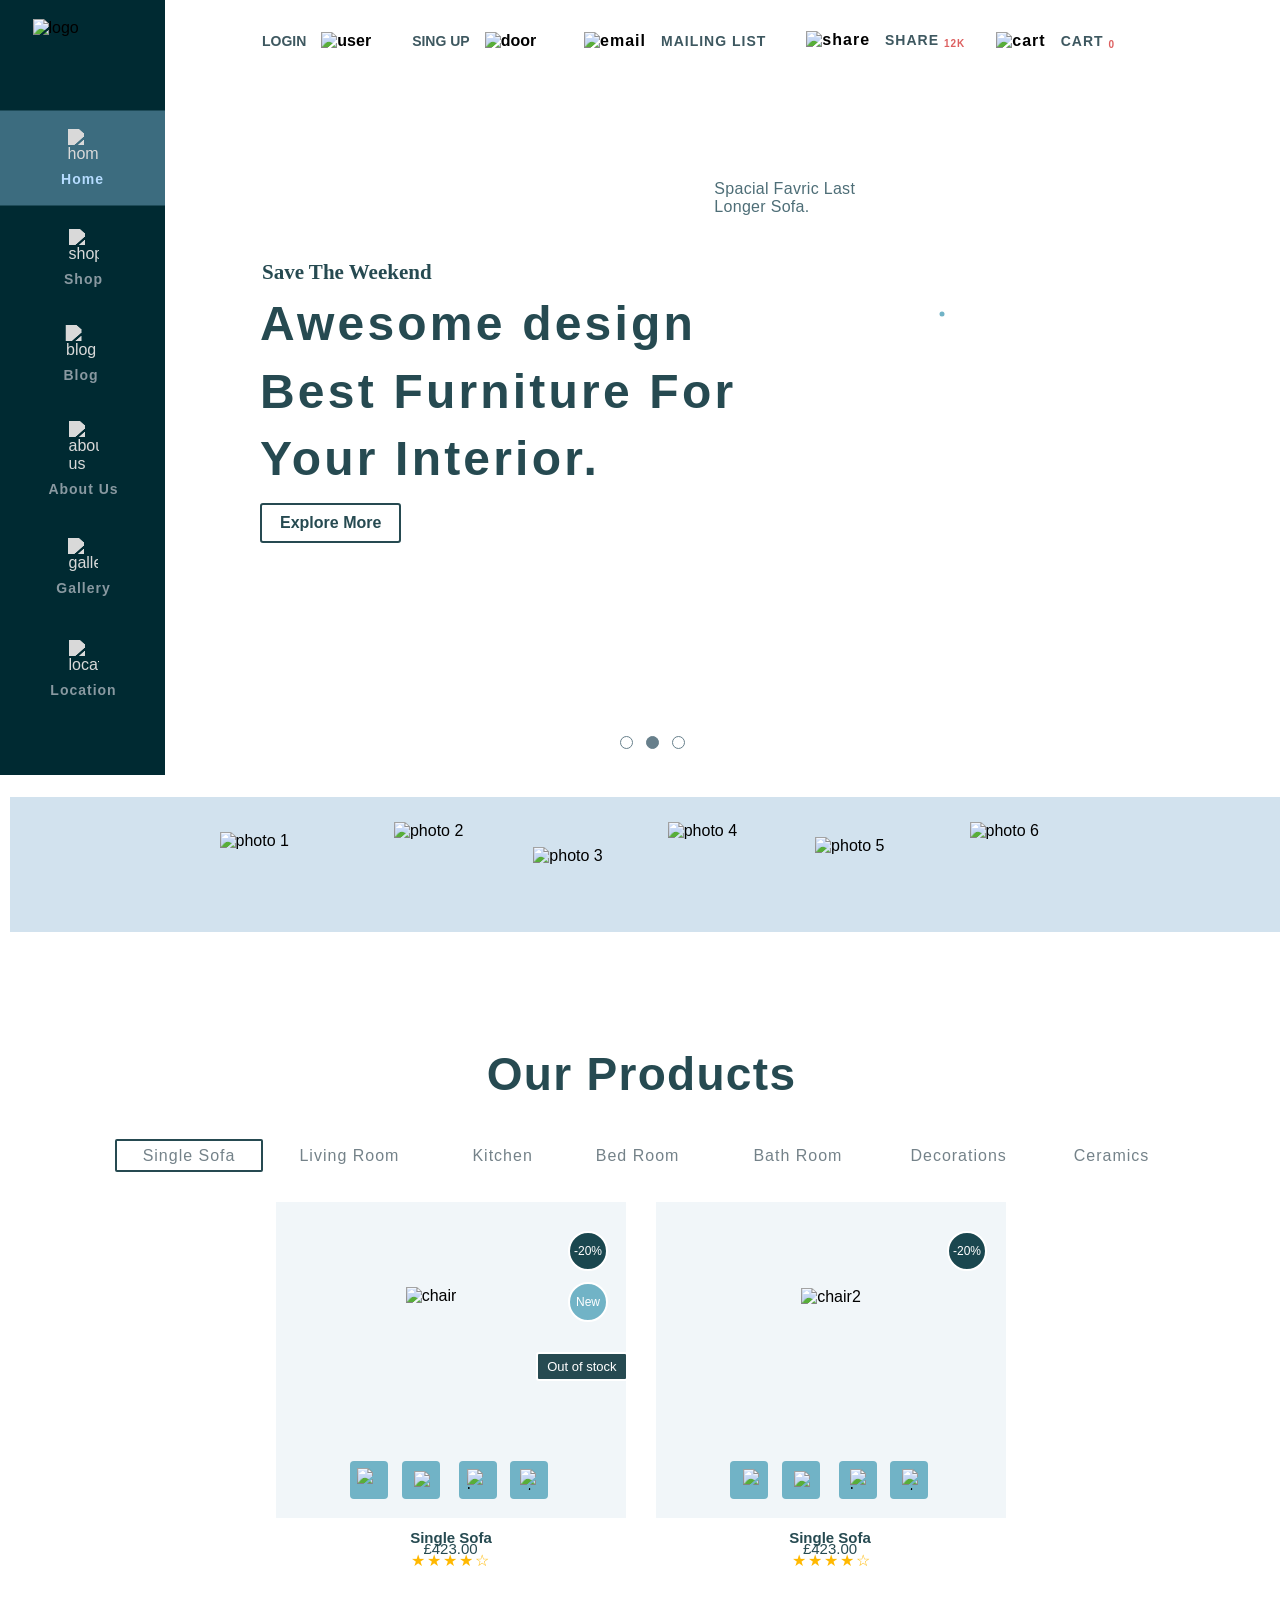
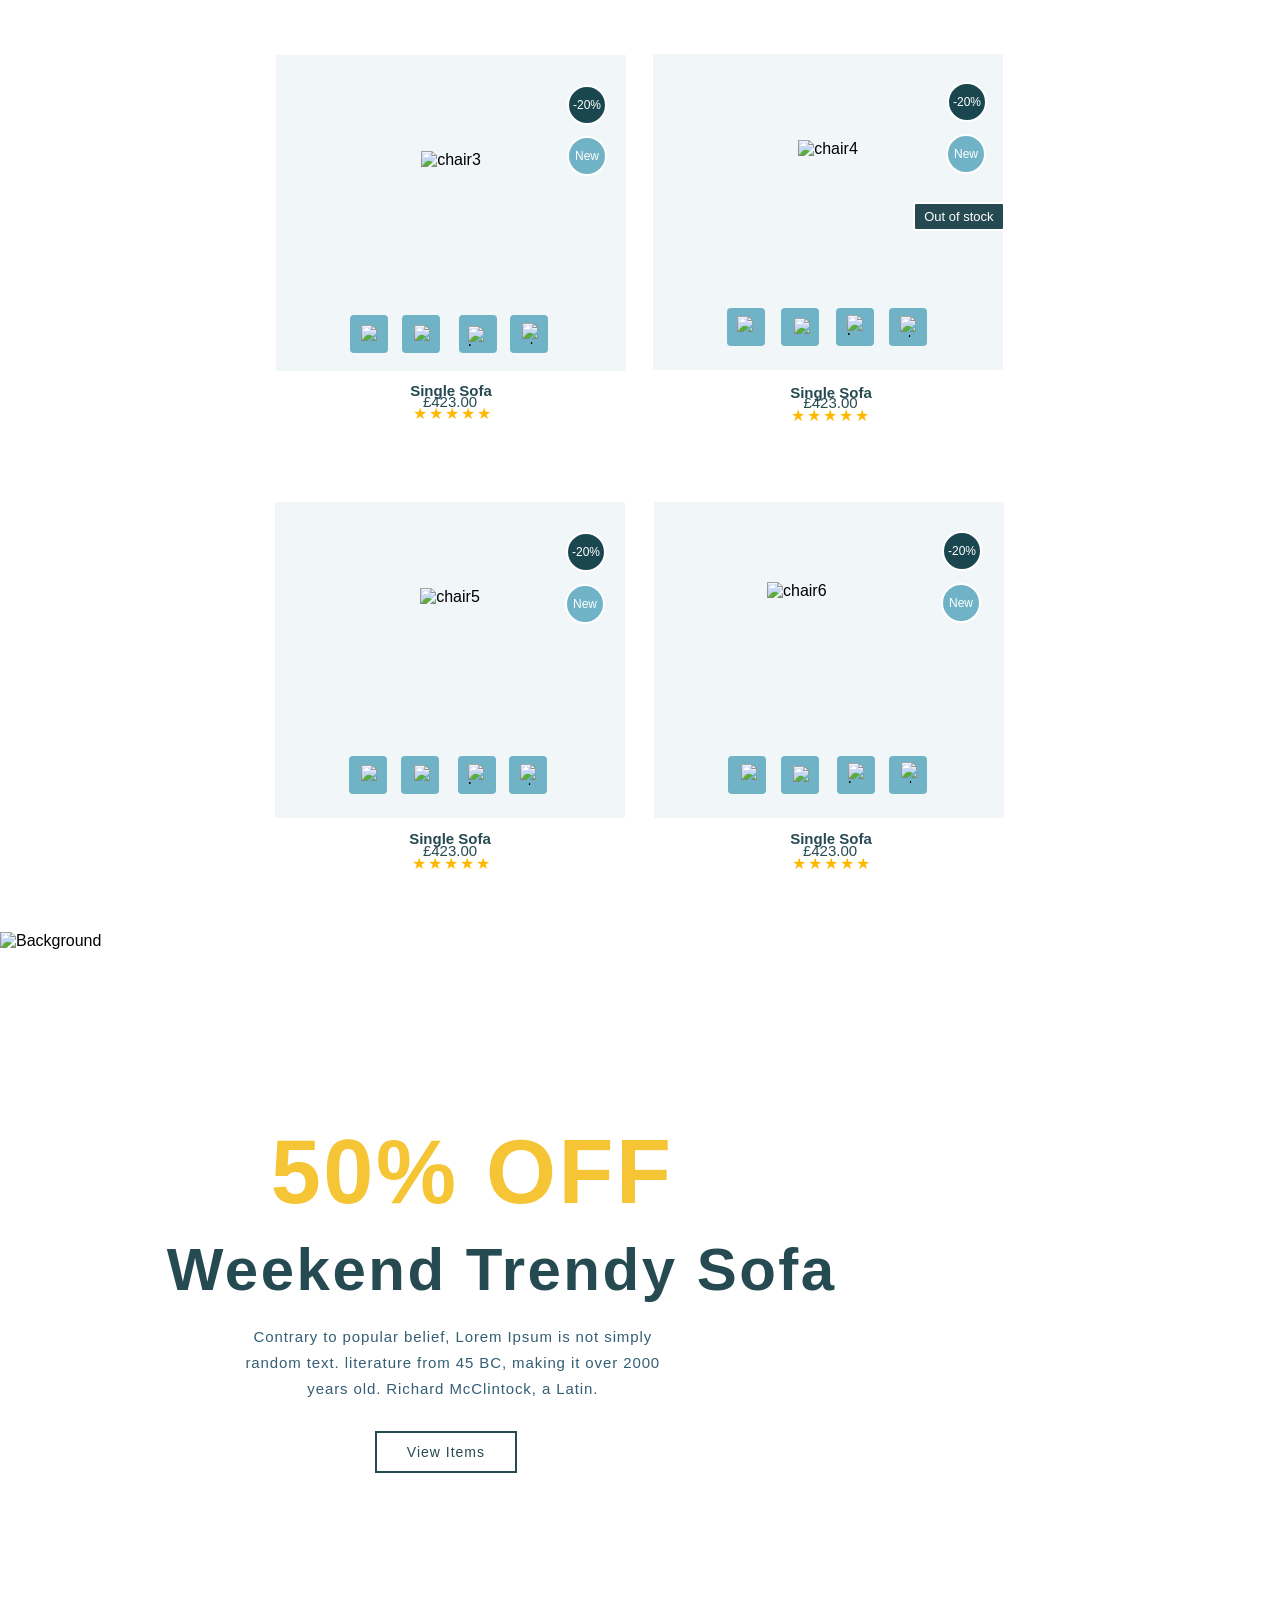
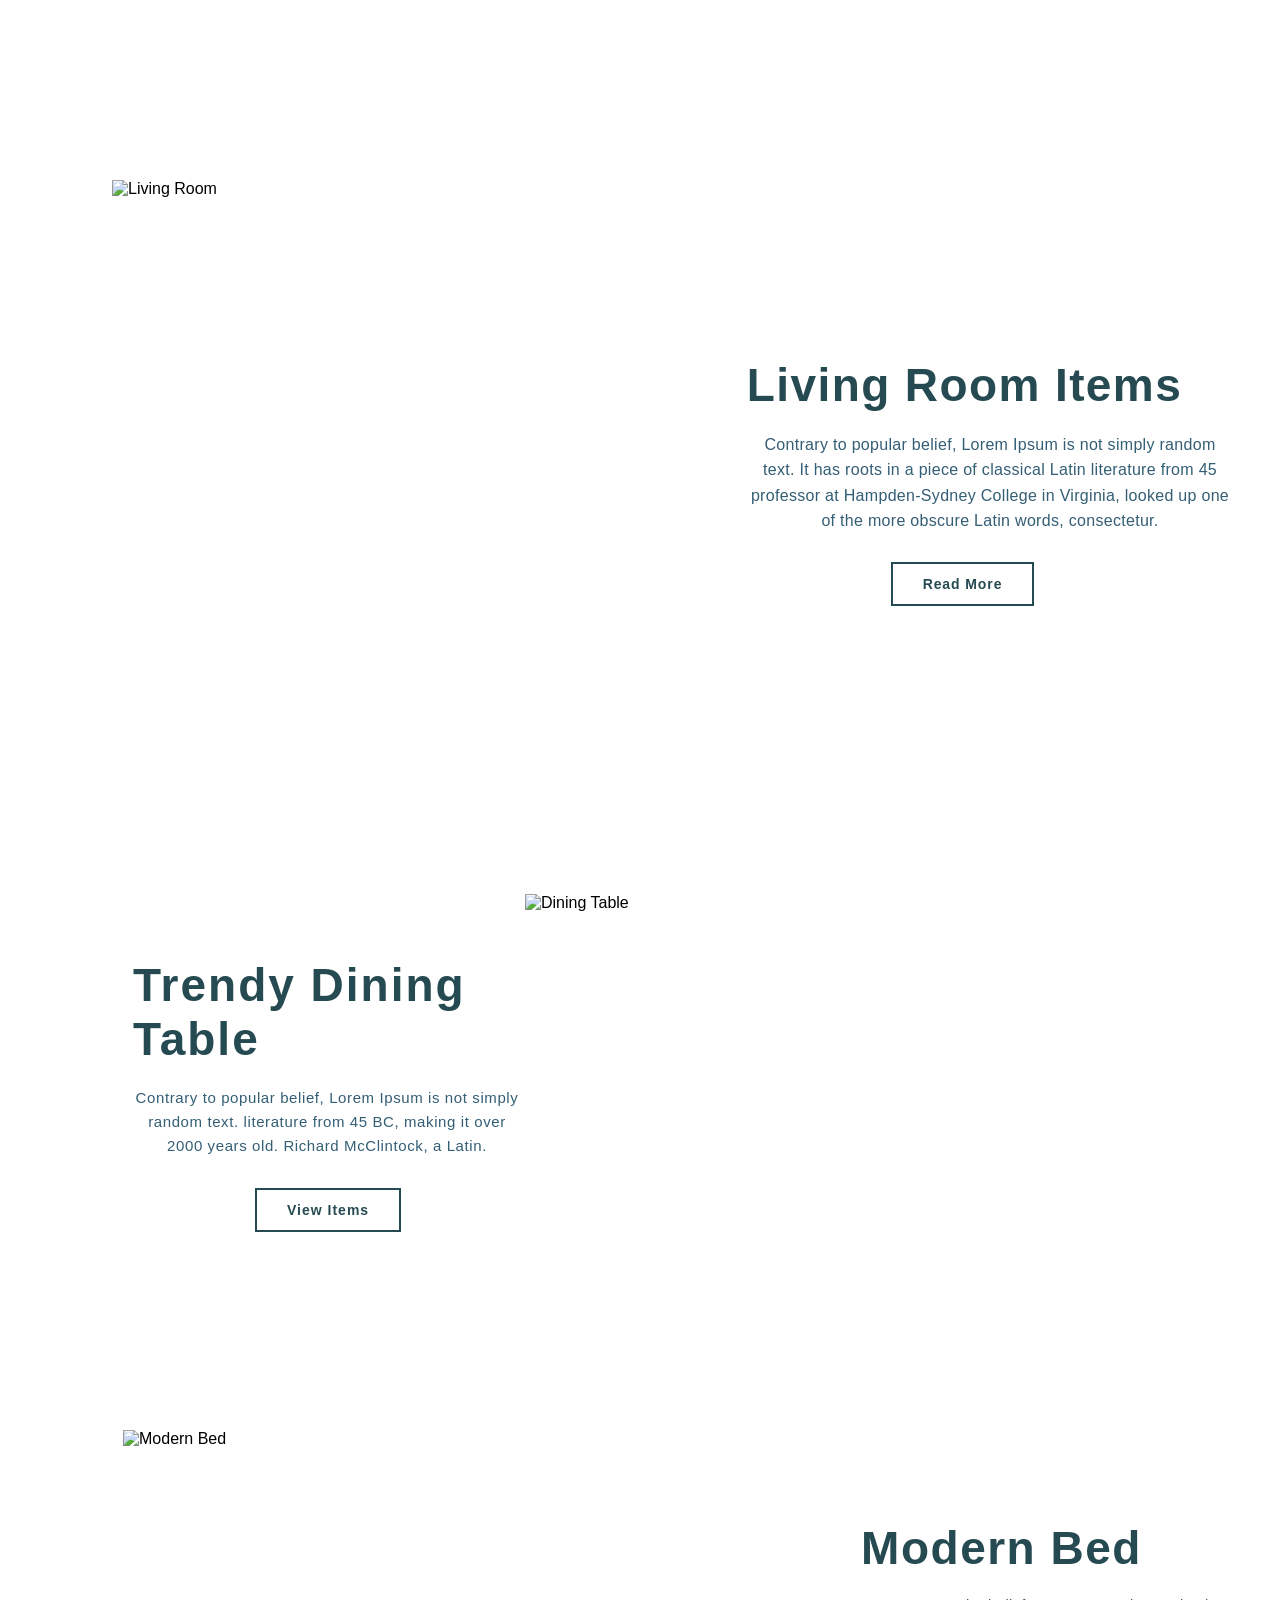
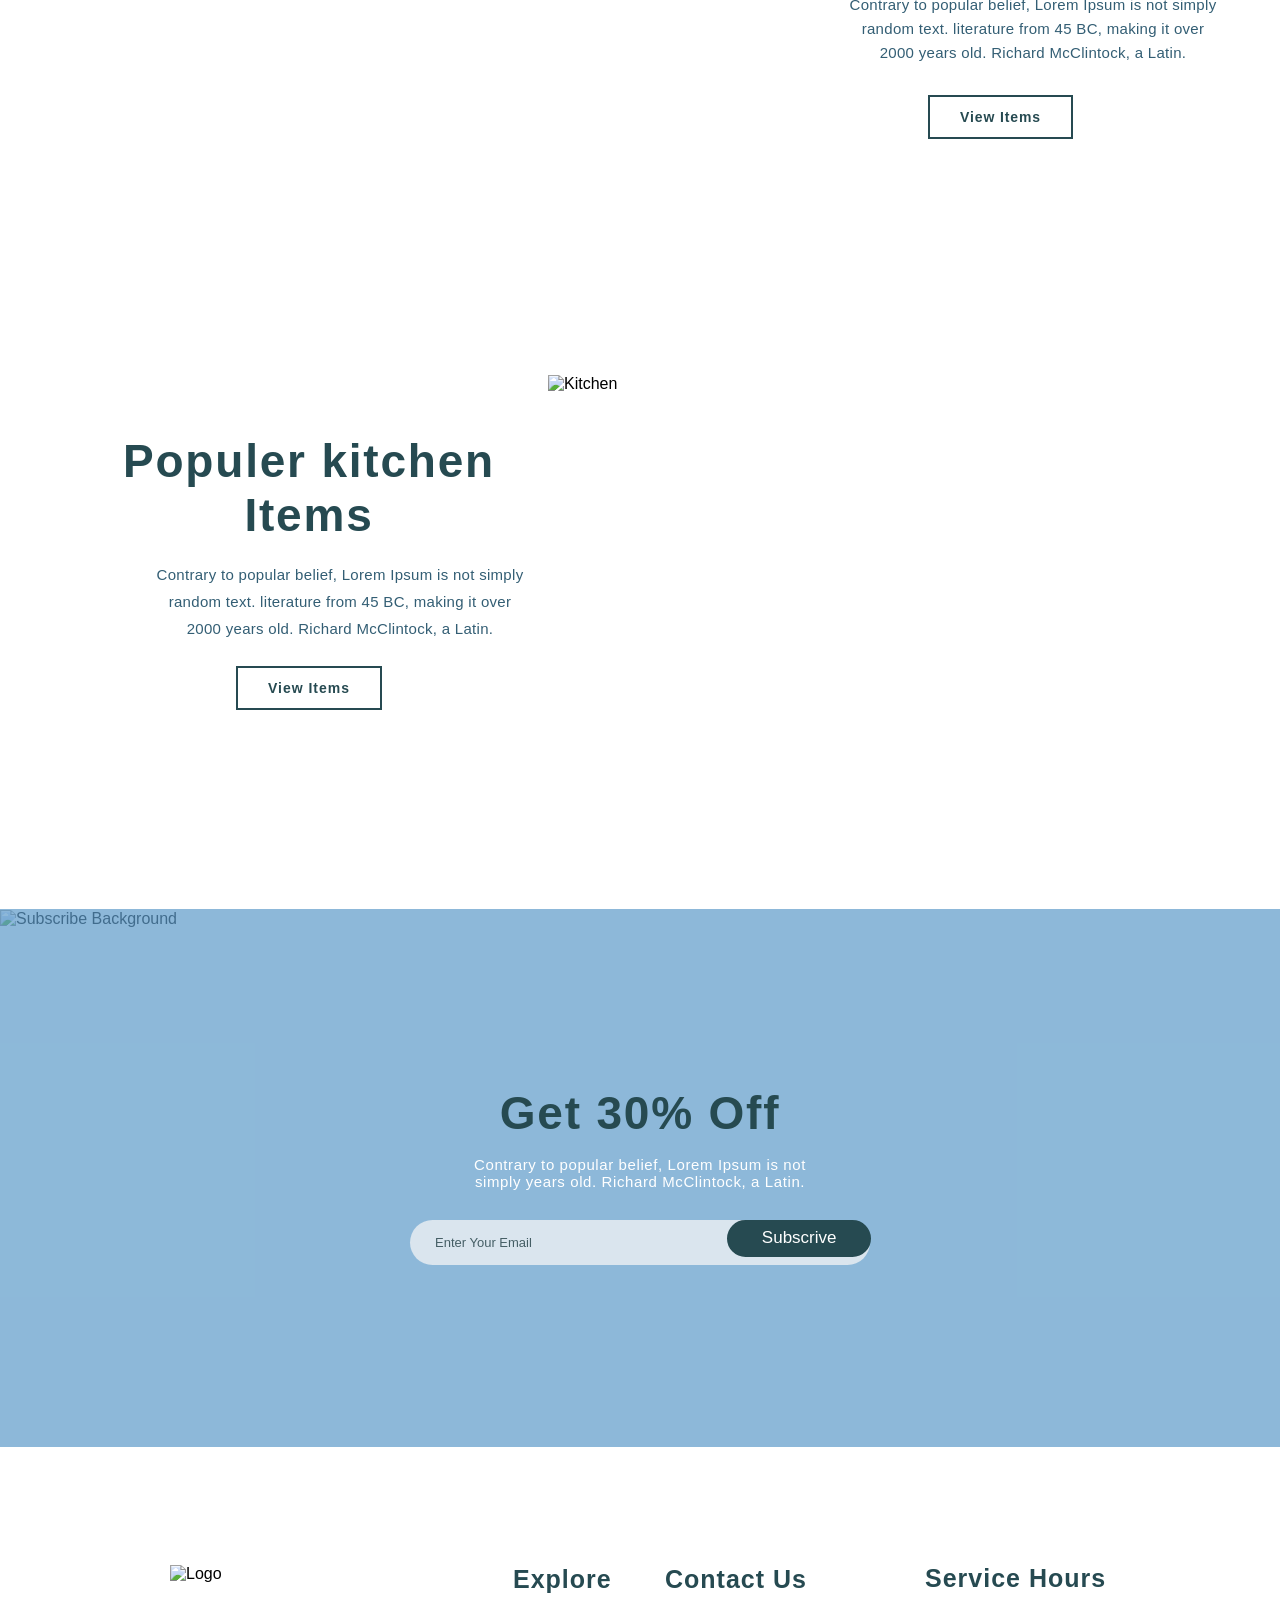
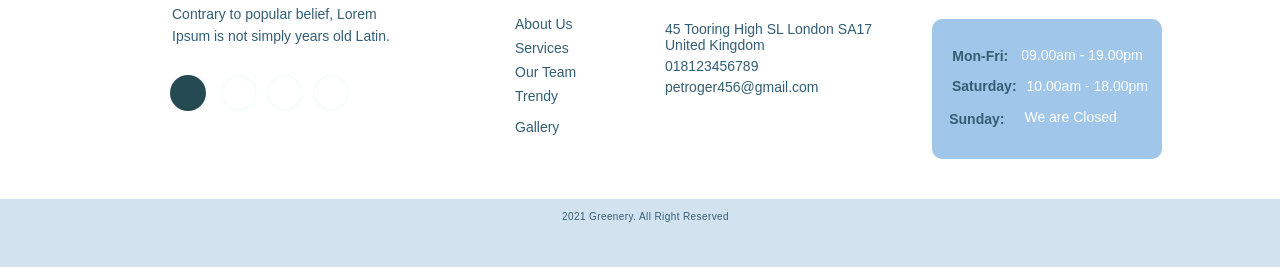
==== commit 1dadf923: "feat: copy files from lab4 to lab5" ====
--- a/index.html
+++ b/index.html
@@ -4,6 +4,7 @@
     <meta charset="UTF-8">
     <link rel="stylesheet" href="style.css">
     <link rel="stylesheet" href="media.css">
+    <link rel="stylesheet" href="animations.css">
     <meta name="viewport" content="width=device-width, initial-scale=1.0">
     <title>Greenery</title>
 </head>
--- a/style.css
+++ b/style.css
@@ -2183,4 +2183,3 @@
 .hours-row .day {
     color: #335E74;
 }
-
--- a/media.css
+++ b/media.css
@@ -0,0 +1,1736 @@
+
+/* ОБЩИЕ ПРАВИЛА ДЛЯ ВСЕХ АДАПТИВОВ */
+@media (max-width: 1300px) {
+    .living-badge,
+    .living-badge2,
+    .living-badge3,
+    .living-badge4 {
+        display: none !important;
+    }
+}
+
+@media (max-width: 1169px) {
+    .feature-text-container {
+        display: none !important;
+    }
+    
+    .feature-arrow {
+        display: none !important;
+    }
+    
+    .feature-text {
+        display: none !important;
+    }
+}
+
+@media (max-width: 1200px) {
+    .container, .container2 {
+        max-width: 960px;
+        padding: 0 20px;
+    }
+    
+  .logo-col p {
+        text-align: center !important;
+        margin-left: auto !important;
+        margin-right: auto !important;
+        transform: none !important;
+        width: 90% !important;
+        max-width: 300px;
+    }
+
+    .hero-section .container {
+        margin-left: 20px;
+    }
+    
+    .hero-content p:nth-child(1) { top: 100px; left: 0; }
+    .hero-content p:nth-child(2) { top: 95px; left: 0; }
+    .hero-content p:nth-child(3) { top: 105px; left: 0; }
+    .hero-content p:nth-child(4) { top: 85px; left: 0; }
+    .hero-content a:nth-child(5) { top: 70px; left: 0; }
+    
+    .feature-text {
+        top: -300px;
+        right: 10%;
+    }
+    
+    .feature-arrow {
+        top: -220px;
+        right: 20%;
+    }
+    
+    .gallery-block {
+        margin-top: -200px;
+    }
+    
+    .gallery-block .container {
+        justify-content: center;
+    }
+    
+    .gallery-block img:nth-child(1) { margin-left: 0; }
+    .gallery-block img:nth-child(2) { margin-left: 20px; }
+    .gallery-block img:nth-child(3) { margin-left: 20px; }
+    .gallery-block img:nth-child(4) { margin-left: 20px; }
+    .gallery-block img:nth-child(5) { margin-left: 20px; }
+    .gallery-block img:nth-child(6) { margin-left: 20px; }
+    
+    .menu-text .sofa,
+    .menu-text .room,
+    .menu-text .kitchen,
+    .menu-text .bed-room,
+    .menu-text .bath-room,
+    .menu-text .decorations,
+    .menu-text .Ceramics {
+        transform: translate(0, 6px);
+    }
+    
+    .main-picture {
+        grid-template-columns: repeat(auto-fit, minmax(280px, 320px));
+        gap: 20px;
+    }
+    
+    .picture1, .picture2, .picture3, .picture4, .picture5, .picture6 {
+        left: 0;
+        top: 0;
+        transform: none;
+    }
+    
+    .product-info-4, .product-info-5, .product-info-6 {
+        transform: none;
+    }
+    
+    .title-4, .price-4, .rating-4,
+    .title-5, .price-5, .rating-5,
+    .title-6, .price-6, .rating-6 {
+        transform: none;
+        margin: 5px 0;
+    }
+    
+    .image-container {
+        margin-left: 0;
+        width: 100%;
+        min-height: auto;
+        position: relative;
+        margin-bottom: 80px;
+    }
+    
+    .image-container img {
+        position: relative;
+        top: 0;
+        width: 100%;
+        height: auto;
+        display: block;
+    }
+    
+    .text-overlay {
+        position: absolute;
+        top: 50%;
+        left: 50%;
+        transform: translate(-50%, -50%);
+        width: 90%;
+        max-width: 600px;
+        text-align: center;
+        padding: 20px;
+    }
+    
+    .text-overlay h1 {
+        margin-left: 0;
+        font-size: 60px;
+        white-space: normal;
+    }
+    
+    .text-overlay h2 {
+        margin-left: 0;
+        font-size: 40px;
+        width: auto;
+        white-space: normal;
+    }
+    
+    .text-overlay p {
+        margin-left: 0;
+        width: 100%;
+        max-width: 100%;
+        margin-top: 10px;
+        transform: none;
+    }
+    
+    .text-overlay button {
+        margin-left: 0;
+        margin-top: 20px;
+        white-space: normal;
+    }
+    
+    .image-container2 img,
+    .image-container3 img,
+    .image-container4 img,
+    .image-container5 img {
+        transform: none;
+        width: 100%;
+        max-width: 500px;
+    }
+    
+    .image-container2 .content,
+    .image-container3 .content2,
+    .image-container4 .content3,
+    .image-container5 .content4 {
+        text-align: center;
+    }
+    
+    .content-title, .content-text, .content-button,
+    .image-container3 .content2 h2,
+    .image-container3 .content2 p,
+    .image-container3 .content2 button,
+    .image-container4 .content3 h2,
+    .image-container4 .content3 p,
+    .image-container4 .content3 button,
+    .image-container5 .content4 h2,
+    .image-container5 .content4 p,
+    .image-container5 .content4 button {
+        transform: none;
+        width: 100%;
+    }
+    
+    .badge-out {
+        font-size: 13px !important;
+        padding: 5px 9.5px !important;
+        width: auto !important;
+        height: auto !important;
+        min-width: auto !important;
+        min-height: auto !important;
+        border-radius: 3px !important;
+        background-color: #264A51 !important;
+        white-space: nowrap !important;
+        display: inline-block !important;
+    }
+    
+    .subscribe {
+        margin-left: 0;
+        width: 100%;
+        position: relative;
+        min-height: auto;
+        overflow: hidden;
+    }
+    
+    .subscribe > img {
+        position: relative;
+        width: 100%;
+        height: auto;
+        display: block;
+        top: 0;
+    }
+    
+    .subscribe::after {
+        content: '';
+        position: absolute;
+        top: 0;
+        left: 0;
+        width: 100%;
+        height: 100%;
+        background-color: rgba(93, 155, 201, 0.7);
+        z-index: 2;
+        pointer-events: none;
+    }
+    
+    .content5 {
+        position: absolute;
+        top: 50%;
+        left: 50%;
+        transform: translate(-50%, -50%);
+        width: 90%;
+        max-width: 600px;
+        padding: 40px 20px;
+        text-align: center;
+        z-index: 10;
+    }
+    
+    .content5 h2 {
+        margin-top: 0;
+        font-size: 36px;
+        color: #264A51;
+    }
+    
+    .content5 p {
+        margin-left: auto;
+        margin-right: auto;
+        width: 80%;
+        color: white;
+    }
+    
+    .content5 .input {
+        max-width: 400px;
+        margin: 20px auto 0;
+    }
+    
+    .footer-bottom {
+        margin-left: 0;
+        width: 100%;
+    }
+    
+    .content6 {
+        grid-template-columns: 1fr;
+        text-align: center;
+        gap: 30px;
+    }
+    
+    .content6 img {
+        transform: none;
+        margin: 0 auto;
+        position: static;
+    }
+    
+    .content6 p {
+        transform: none;
+        margin: 20px auto;
+        width: 90%;
+        max-width: 400px;
+        position: static;
+    }
+    
+    .circle {
+        transform: none;
+        left: auto;
+        top: auto;
+        justify-content: center;
+        margin: 20px auto;
+        position: static;
+    }
+    
+    .number1, .number2, .number3 {
+        transform: none;
+        left: auto;
+        top: auto;
+        margin: 20px auto 10px;
+        text-align: center;
+        position: static;
+        white-space: normal;
+    }
+    
+    .description, .description2 {
+        transform: none;
+        left: auto;
+        top: auto;
+        text-align: center;
+        position: static;
+    }
+    
+    .description .text {
+        flex-direction: row;
+        flex-wrap: wrap;
+        justify-content: center;
+        gap: 20px;
+    }
+    
+    .service-hours-box {
+        transform: none;
+        left: auto;
+        top: auto;
+        margin: 20px auto;
+        position: static;
+    }
+    
+    .copyright-bar {
+        margin-left: 0;
+        width: 100%;
+    }
+    
+    .main-content main .container,
+    .main-content main .container2,
+    .main-content main .text-overlay,
+    .main-content main .image-container2,
+    .main-content main .image-container3,
+    .main-content main .image-container4,
+    .main-content main .image-container5,
+    .main-content main .content5,
+    .main-content main .bottom-design {
+        margin-left: 0 !important;
+    }
+
+    .content6 .footer-col:nth-child(2) {
+        text-align: center;
+        align-items: center;
+    }
+    
+    .content6 .footer-col:nth-child(2) h3 {
+        transform: none !important;
+        text-align: center;
+        margin-bottom: 15px;
+    }
+    
+    .content6 .footer-col:nth-child(2) .footer-links {
+        transform: none !important;
+        text-align: center;
+        align-items: center;
+    }
+    
+    .footer-links span {
+        text-align: center;
+        display: block;
+        margin: 8px 0;
+    }
+    
+    .content6 .footer-col:nth-child(3),
+    .content6 .footer-col:nth-child(4) {
+        text-align: center;
+        align-items: center;
+    }
+    
+    .content6 .footer-col:nth-child(3) h3,
+    .content6 .footer-col:nth-child(4) h3 {
+        transform: none !important;
+        text-align: center;
+    }
+    
+    .content6 .footer-col:nth-child(3) .footer-contact {
+        transform: none !important;
+        text-align: center;
+    }
+    
+    .content6 .footer-col:nth-child(4) .service-hours-box {
+        transform: none !important;
+        margin: 20px auto;
+        text-align: center;
+    }
+
+    .footer-bottom {
+        margin-top: -130px;
+        position: relative;
+        z-index: 5;
+        background: transparent; 
+    }
+    
+    .bottom-design {
+        background: transparent;
+    }
+    
+   .copyright-bar {
+        background: #D3E2EF; 
+        margin-top: -30px;
+        position: relative;
+        z-index: 5;
+    }
+
+    .gallery-block {
+        margin-top: -282px; 
+        position: relative;
+        z-index: 10;
+        width: 100vw;
+        margin-left: calc(-50vw + 50%);
+        left: 0;
+        transform: none;
+        overflow-x: auto;
+        padding: 95px 0;
+    }
+    
+    .gallery-block .container {
+        display: flex;
+        justify-content: center;
+        gap: 20px;
+        width: max-content;
+        min-width: 100%;
+        padding: 0 20px;
+    }
+    
+    .gallery-block img {
+        flex-shrink: 0;
+        margin: 0 !important;
+    }
+    
+    .gallery-block img:nth-child(1) { 
+        margin-left: 0 !important;
+        height: 80px;
+    }
+    .gallery-block img:nth-child(2) { 
+        margin-left: 20px !important;
+        height: 100px;
+    }
+    .gallery-block img:nth-child(3) { 
+        margin-left: 20px !important;
+        height: 60px;
+    }
+    .gallery-block img:nth-child(4) { 
+        margin-left: 20px !important;
+        height: 110px;
+    }
+    .gallery-block img:nth-child(5) { 
+        margin-left: 20px !important;
+        height: 70px;
+    }
+    .gallery-block img:nth-child(6) { 
+        margin-left: 20px !important;
+        height: 100px;
+    }
+    
+}
+
+
+
+/* ПЛАНШЕТЫ (768px - 992px) */
+@media (max-width: 992px) {
+    body {
+        flex-direction: column;
+    }
+    
+    .vertical-line {
+        width: 100%;
+        flex-direction: row;
+        justify-content: space-between;
+        padding: 10px 20px;
+    }
+    
+    .vertical-line::before {
+        height: 100%;
+        width: 100%;
+    }
+    
+    .logo-container {
+        width: 70px;
+        margin-bottom: 0;
+    }
+    
+    .menu-container {
+        flex-direction: row;
+        margin-top: 0;
+        gap: 20px;
+        width: auto;
+    }
+    
+    .menu-item {
+        width: auto;
+    }
+    
+    .active-indicator {
+        height: 100%;
+        width: 100%;
+        top: 0;
+        transform: none;
+    }
+    
+    .menu-item a {
+        flex-direction: row;
+        gap: 5px;
+        padding: 8px 12px;
+    }
+    
+    .menu-item img {
+        width: 20px;
+    }
+    
+    .menu-item span {
+        font-size: 12px;
+    }
+    
+    .home-item, .shop-item, .blog-item, .about-item, .gallery-item, .location-item {
+        transform: none;
+        margin-bottom: 0;
+    }
+    
+    .hero-section {
+        background-size: cover;
+        min-height: auto;
+        padding: 50px 0;
+    }
+    
+    .hero-section .container {
+        margin-bottom: 50px;
+    }
+    
+    .hero-content p:nth-child(1),
+    .hero-content p:nth-child(2),
+    .hero-content p:nth-child(3),
+    .hero-content p:nth-child(4) {
+        position: static;
+        text-align: center;
+    }
+    
+    .hero-content a:nth-child(5) {
+        position: static;
+        display: block;
+        text-align: center;
+        margin-top: 20px;
+    }
+    
+    .hero-content p:nth-child(3) {
+        margin-bottom: 5px;
+    }
+    
+    .hero-content p:nth-child(4) {
+        margin-top: -8px;
+    }
+    
+    .feature-text {
+        position: static;
+        text-align: center;
+        margin-top: 30px;
+    }
+    
+    .feature-arrow {
+        display: none;
+    }
+    
+    .slider-dots {
+        margin-left: 0;
+        margin-top: 20px;
+    }
+    
+    .gallery-block {
+        margin-top: 0;
+        width: 100%;
+        left: 0;
+        transform: none;
+        padding: 40px 0;
+    }
+    
+    .gallery-block .container {
+        flex-wrap: wrap;
+        justify-content: center;
+    }
+    
+    .gallery-block img {
+        margin: 10px !important;
+        height: 60px !important;
+    }
+    
+    .header-line {
+        flex-direction: column;
+        align-items: center;
+        gap: 15px;
+    }
+    
+    .nav-left, .nav-right {
+        justify-content: center;
+    }
+    
+    .nav-left .nav-item-with-icon,
+    .nav-right .nav-item-with-icon {
+        margin: 0 !important;
+    }
+    
+    .hero-medium, .hero-large, .hero-content p:nth-child(4) {
+        font-size: 32px;
+    }
+    
+    .hero-small {
+        font-size: 18px;
+    }
+    
+    .container2 {
+        margin: 50px auto;
+        padding: 0 20px;
+    }
+    
+    .header2-text h1 {
+        font-size: 36px;
+    }
+    
+    .menu-text {
+        gap: 15px;
+    }
+    
+    .menu-text span {
+        font-size: 14px;
+        padding: 5px 15px !important;
+    }
+    
+    .image-container2, .image-container3, .image-container4, .image-container5 {
+        flex-direction: column;
+        padding: 40px 20px;
+    }
+    
+    .image-container3, .image-container5 {
+        flex-direction: column;
+    }
+    
+    .image-container2 img, 
+    .image-container3 img, 
+    .image-container4 img, 
+    .image-container5 img {
+        max-width: 90%;
+        margin: 0 auto;
+    }
+    
+    .text-overlay {
+        position: absolute;
+        top: 50%;
+        left: 50%;
+        transform: translate(-50%, -50%);
+        width: 85%;
+    }
+    
+    .text-overlay h1 {
+        font-size: 48px;
+    }
+    
+    .text-overlay h2 {
+        font-size: 32px;
+    }
+    
+    .text-overlay p {
+        font-size: 14px;
+        line-height: 1.4;
+        width: 100%;
+    }
+    
+    .text-overlay button {
+        font-size: 12px;
+        padding: 8px 20px;
+    }
+    
+    .badge-out {
+        font-size: 13px !important;
+        padding: 5px 9.5px !important;
+        width: auto !important;
+        height: auto !important;
+        min-width: auto !important;
+        min-height: auto !important;
+        border-radius: 3px !important;
+        background-color: #264A51 !important;
+        white-space: nowrap !important;
+        display: inline-block !important;
+    }
+    
+    .subscribe {
+        position: relative;
+        width: 100%;
+        margin-left: 0;
+        min-height: 450px;
+    }
+    
+    .subscribe > img {
+        position: absolute;
+        top: 0;
+        left: 0;
+        width: 100%;
+        height: 100%;
+        object-fit: cover;
+        z-index: 1;
+    }
+    
+    .subscribe::after {
+        content: '';
+        position: absolute;
+        top: 0;
+        left: 0;
+        width: 100%;
+        height: 100%;
+        background-color: rgba(93, 155, 201, 0.7);
+        z-index: 2;
+        pointer-events: none;
+    }
+    
+    .content5 {
+        position: absolute;
+        top: 50%;
+        left: 50%;
+        transform: translate(-50%, -50%);
+        width: 90%;
+        max-width: 550px;
+        padding: 30px 20px;
+        text-align: center;
+        z-index: 10;
+    }
+    
+    .content5 h2 {
+        font-size: 36px;
+        margin-top: 0;
+        color: #264A51;
+    }
+    
+    .content5 p {
+        width: 90%;
+        margin: 0 auto 20px;
+        color: white;
+        font-size: 14px;
+    }
+    
+    .content5 .input {
+        max-width: 400px;
+        margin: 20px auto 0;
+        display: flex;
+        flex-direction: row;
+        align-items: center;
+        background: #DAE5EE;
+        border-radius: 50px;
+        padding: 5px 5px 5px 25px;
+        height: 45px;
+    }
+    
+    .content5 .input span {
+        flex: 1;
+        padding: 12px 0;
+        font-size: 13px;
+        color: #455E65;
+        text-align: left;
+    }
+    
+    .content5 .input button {
+        transform: translateY(-5px) translateX(6px);
+        padding: 6.5px 32.5px;
+        font-size: 17px;
+        border: 2px solid #264A51;
+        border-radius: 50px;
+        background: #264A51;
+        color: white;
+        cursor: pointer;
+        white-space: nowrap;
+        height: auto;
+    }
+    
+    .copyright-bar {
+        margin-top: 0;
+        padding: 15px;
+    }
+    
+    .copyright-bar .text {
+        transform: none;
+    }
+}
+
+/* МОБИЛЬНЫЕ ТЕЛЕФОНЫ (до 768px) */
+@media (max-width: 768px) {
+    .vertical-line {
+        flex-direction: column;
+        padding: 10px;
+    }
+    
+    .logo-container {
+        width: 60px;
+        margin-bottom: 10px;
+    }
+    
+    .menu-container {
+        flex-wrap: wrap;
+        justify-content: center;
+        gap: 10px;
+        margin-top: 10px;
+    }
+    
+    .menu-item a {
+        padding: 5px 8px;
+    }
+    
+    .menu-item img {
+        width: 18px;
+    }
+    
+    .menu-item span {
+        font-size: 10px;
+    }
+    
+    .active-indicator {
+        height: 100%;
+    }
+    
+    .hero-section {
+        background-size: cover;
+        background-position: center;
+    }
+    
+    .hero-content p:nth-child(2),
+    .hero-content p:nth-child(3),
+    .hero-content p:nth-child(4) {
+        font-size: 24px;
+    }
+    
+    .hero-small {
+        font-size: 16px;
+    }
+    
+    .hero-button {
+        font-size: 14px;
+        padding: 6px 15px;
+    }
+    
+    .nav-left, .nav-right {
+        gap: 15px;
+    }
+    
+    .nav-item-with-icon {
+        gap: 5px;
+    }
+    
+    .nav-item {
+        font-size: 11px;
+    }
+    
+    .nav-icon {
+        width: 16px;
+        height: 16px;
+    }
+    
+    .red-badge {
+        font-size: 8px;
+    }
+    
+    .slider-dots {
+        gap: 8px;
+    }
+    
+    .dot {
+        width: 8px;
+        height: 8px;
+        min-width: 8px;
+        min-height: 8px;
+    }
+    
+    .gallery-block img {
+        height: 40px !important;
+    }
+    
+    .header2-text h1 {
+        font-size: 28px;
+        margin-bottom: 20px;
+    }
+    
+    .menu-text {
+        gap: 10px;
+    }
+    
+    .menu-text .sofa span,
+    .menu-text .room span,
+    .menu-text .kitchen span,
+    .menu-text .bed-room span,
+    .menu-text .bath-room span,
+    .menu-text .decorations span,
+    .menu-text .Ceramics span {
+        font-size: 12px;
+        padding: 4px 12px !important;
+        white-space: nowrap;
+    }
+    
+    .main-picture {
+        grid-template-columns: 1fr;
+        gap: 30px;
+    }
+    
+    .product-card {
+        max-width: 300px;
+        margin: 0 auto;
+    }
+    
+    .picture1, .picture2, .picture3, .picture4, .picture5, .picture6 {
+        padding: 50px 15px 20px;
+    }
+    
+    .picture1 img, .picture2 img, .picture3 img,
+    .picture4 img, .picture5 img, .picture6 img {
+        height: 120px;
+    }
+    
+    .square {
+        width: 32px;
+        height: 32px;
+    }
+    
+    .square img {
+        width: 16px !important;
+        height: 16px !important;
+    }
+    
+    .badge {
+        width: 32px;
+        height: 32px;
+        font-size: 10px;
+    }
+    
+    .badge-out {
+        font-size: 13px !important;
+        padding: 5px 9.5px !important;
+        width: auto !important;
+        height: auto !important;
+        min-width: auto !important;
+        min-height: auto !important;
+        border-radius: 3px !important;
+        background-color: #264A51 !important;
+        white-space: nowrap !important;
+        display: inline-block !important;
+    }
+    
+    .product-title, .product-price {
+        font-size: 14px;
+    }
+    
+    .star {
+        font-size: 12px;
+    }
+    
+    .image-container {
+        min-height: auto;
+    }
+    
+    .text-overlay {
+        position: absolute;
+        top: 50%;
+        left: 50%;
+        transform: translate(-50%, -50%);
+        width: 90%;
+        padding: 15px;
+    }
+    
+    .text-overlay h1 {
+        font-size: 36px;
+        margin-bottom: 5px;
+    }
+    
+    .text-overlay h2 {
+        font-size: 24px;
+        margin-bottom: 10px;
+    }
+    
+    .text-overlay p {
+        font-size: 12px;
+        line-height: 1.4;
+        margin-top: 0;
+    }
+    
+    .text-overlay button {
+        font-size: 12px;
+        padding: 6px 15px;
+        margin-top: 15px;
+    }
+    
+    .content h2, .content2 h2, .content3 h2, .content4 h2 {
+        font-size: 28px;
+    }
+    
+    .content p, .content2 p, .content3 p, .content4 p {
+        font-size: 13px;
+    }
+    
+    .subscribe {
+        position: relative;
+        width: 100%;
+        margin-left: 0;
+        min-height: 400px;
+    }
+    
+    .subscribe > img {
+        position: absolute;
+        top: 0;
+        left: 0;
+        width: 100%;
+        height: 100%;
+        object-fit: cover;
+        z-index: 1;
+    }
+    
+    .subscribe::after {
+        content: '';
+        position: absolute;
+        top: 0;
+        left: 0;
+        width: 100%;
+        height: 100%;
+        background-color: rgba(93, 155, 201, 0.7);
+        z-index: 2;
+        pointer-events: none;
+    }
+    
+    .content5 {
+        position: absolute;
+        top: 50%;
+        left: 50%;
+        transform: translate(-50%, -50%);
+        width: 90%;
+        max-width: 450px;
+        padding: 20px 15px;
+        text-align: center;
+        z-index: 10;
+    }
+    
+    .content5 h2 {
+        font-size: 28px;
+        margin-top: 0;
+        color: #264A51;
+        margin-bottom: 10px;
+    }
+    
+    .content5 p {
+        font-size: 13px;
+        width: 100%;
+        margin: 0 auto 15px;
+        color: white;
+        line-height: 1.4;
+    }
+    
+    .content5 .input {
+        max-width: 320px;
+        margin: 15px auto 0;
+        display: flex;
+        flex-direction: row;
+        align-items: center;
+        background: #DAE5EE;
+        border-radius: 50px;
+        padding: 5px 5px 5px 25px;
+        height: 45px;
+    }
+    
+    .content5 .input span {
+        flex: 1;
+        padding: 12px 0;
+        font-size: 13px;
+        color: #455E65;
+        text-align: left;
+        white-space: nowrap;
+        overflow: hidden;
+        text-overflow: ellipsis;
+    }
+    
+    .content5 .input button {
+        transform: translateY(-5px) translateX(6px);
+        padding: 6.5px 32.5px;
+        font-size: 17px;
+        border: 2px solid #264A51;
+        border-radius: 50px;
+        background: #264A51;
+        color: white;
+        cursor: pointer;
+        white-space: nowrap;
+        height: auto;
+    }
+    
+    .content6 p {
+        font-size: 13px;
+    }
+    
+    .number1, .number2, .number3 {
+        font-size: 20px;
+    }
+    
+    .social-circle {
+        width: 32px;
+        height: 32px;
+    }
+    
+    .social-circle img {
+        width: 14px !important;
+        height: 14px !important;
+    }
+    
+    .description .text span {
+        font-size: 12px;
+    }
+    
+    .description2 p, .contact-info p {
+        font-size: 12px;
+    }
+    
+    .service-hours-box {
+        width: 220px;
+        padding: 15px;
+    }
+    
+    .hours-row {
+        font-size: 12px;
+    }
+    
+    .copyright-bar .text {
+        font-size: 9px;
+    }
+    
+    .btn, .hero-button, .content button, .content2 button, 
+    .content3 button, .content4 button, .subscribe .content5 button {
+        font-size: 12px;
+        padding: 6px 15px;
+    }
+
+    @media (max-width: 768px) {
+    
+    .product-info-1 {
+        padding-top: 35px; 
+    }
+    
+    .product-info-2 {
+        padding-top: 35px;
+    }
+    
+    .product-info-3 {
+        padding-top: 35px;
+    }
+}
+    
+    .title-1 {
+        transform: translate(4px, -15px) !important;
+        margin-bottom: 25px; 
+    }
+    
+    .price-1 {
+        transform: translate(3.5px, -30px) !important;
+        margin-bottom: 20px; 
+    }
+    
+    .rating-1 {
+        transform: translate(3px, -40px) !important;
+                margin-bottom: -30px !important; 
+
+    }
+    
+    .title-2 {
+        transform: translate(1px, -15px) !important;
+        margin-bottom: 25px;
+    }
+    
+    .price-2 {
+        transform: translate(1px, -30px) !important;
+        margin-bottom: 20px;
+    }
+    
+    .rating-2 {
+        transform: translate(2px, -40px) !important;
+                        margin-bottom: -30px !important; 
+
+    }
+    
+    .title-3 {
+        transform: translate(-2px, -15px) !important;
+        margin-bottom: 25px;
+    }
+    
+    .price-3 {
+        transform: translate(-3px, -30px) !important;
+        margin-bottom: 20px;
+    }
+    
+    .rating-3 {
+        transform: translate(-1px, -40px) !important;
+                        margin-bottom: -30px !important; 
+
+    }
+
+    
+}
+
+/* ОЧЕНЬ МАЛЕНЬКИЕ ЭКРАНЫ (до 480px) */
+@media (max-width: 480px) {
+    .container, .container2 {
+        padding: 0 15px;
+    }
+    
+    .hero-medium, .hero-large, .hero-content p:nth-child(4) {
+        font-size: 20px;
+        letter-spacing: 1px;
+    }
+    
+    .hero-small {
+        font-size: 14px;
+    }
+    
+    .hero-button {
+        font-size: 12px;
+        padding: 5px 12px;
+    }
+    
+    .nav-item {
+        font-size: 10px;
+    }
+    
+    .nav-icon {
+        width: 14px;
+        height: 14px;
+    }
+    
+    .menu-text {
+        overflow-x: auto;
+        flex-wrap: nowrap;
+        justify-content: flex-start;
+        padding-bottom: 10px;
+    }
+    
+    .menu-text div {
+        flex-shrink: 0;
+    }
+    
+    .menu-text span {
+        font-size: 11px;
+        white-space: nowrap;
+    }
+    
+    .gallery-block .container {
+        flex-wrap: nowrap;
+        overflow-x: auto;
+        justify-content: flex-start;
+    }
+    
+    .gallery-block img {
+        height: 35px !important;
+        flex-shrink: 0;
+    }
+    
+    .badge-out {
+        font-size: 13px !important;
+        padding: 5px 9.5px !important;
+        width: auto !important;
+        height: auto !important;
+        min-width: auto !important;
+        min-height: auto !important;
+        border-radius: 3px !important;
+        background-color: #264A51 !important;
+        white-space: nowrap !important;
+        display: inline-block !important;
+    }
+    
+    .text-overlay h1 {
+        font-size: 28px;
+    }
+    
+    .text-overlay h2 {
+        font-size: 20px;
+    }
+    
+    .content h2, .content2 h2, .content3 h2, .content4 h2 {
+        font-size: 24px;
+    }
+    
+    .subscribe {
+        min-height: 380px;
+    }
+    
+    .content5 {
+        width: 95%;
+        max-width: 320px;
+        padding: 15px 12px;
+    }
+    
+    .content5 h2 {
+        font-size: 24px;
+        margin-bottom: 8px;
+    }
+    
+    .content5 p {
+        font-size: 11px;
+        margin: 0 auto 12px;
+        line-height: 1.3;
+        width: 100%;
+    }
+    
+    .content5 .input {
+        max-width: 280px;
+        height: 42px;
+        padding: 4px 4px 4px 15px;
+        margin: 10px auto 0;
+    }
+    
+    .content5 .input span {
+        font-size: 11px;
+        padding: 10px 0;
+    }
+    
+    .content5 .input button {
+        transform: translateY(-4px) translateX(4px);
+        padding: 5px 28px;
+        font-size: 15px;
+    }
+    
+    .circle {
+        gap: 10px;
+    }
+    
+    .social-circle {
+        width: 28px;
+        height: 28px;
+    }
+    
+    .social-circle img {
+        width: 12px !important;
+        height: 12px !important;
+    }
+    
+    .service-hours-box {
+        width: 200px;
+    }
+    
+    .hours-row .time {
+        font-size: 11px;
+    }
+}
+
+/* Для экранов с высоким разрешением */
+@media (min-width: 1920px) {
+    .container, .container2 {
+        max-width: 1400px;
+    }
+    
+    .hero-section {
+        background-size: cover;
+    }
+}
+
+@media (max-height: 600px) and (orientation: landscape) {
+    .vertical-line {
+        flex-direction: row;
+    }
+    
+    .hero-section {
+        min-height: auto;
+        padding: 30px 0;
+    }
+    
+    .hero-content p:nth-child(1),
+    .hero-content p:nth-child(2),
+    .hero-content p:nth-child(3),
+    .hero-content p:nth-child(4) {
+        position: static;
+    }
+    
+    .feature-text {
+        position: static;
+    }
+    
+    .gallery-block {
+        margin-top: 0;
+    }
+    
+    .text-overlay {
+        position: absolute;
+        top: 50%;
+        left: 50%;
+        transform: translate(-50%, -50%);
+        width: 80%;
+    }
+    
+    .text-overlay h1 {
+        font-size: 40px;
+    }
+    
+    .text-overlay h2 {
+        font-size: 28px;
+    }
+    
+    .text-overlay p {
+        font-size: 12px;
+        margin-top: 5px;
+    }
+    
+    .subscribe {
+        position: relative;
+        min-height: 300px;
+    }
+    
+    .subscribe::after {
+        top: 0;
+        height: 100%;
+    }
+    
+    .content5 {
+        position: absolute;
+        top: 50%;
+        left: 50%;
+        transform: translate(-50%, -50%);
+        width: 85%;
+        max-width: 500px;
+        padding: 15px;
+        z-index: 10;
+    }
+    
+    .content5 h2 {
+        font-size: 28px;
+        margin-top: 0;
+        color: #264A51;
+    }
+    
+    .content5 p {
+        font-size: 12px;
+        color: white;
+        margin-bottom: 15px;
+    }
+    
+    .content5 .input {
+        max-width: 350px;
+        height: 42px;
+    }
+    
+    .content5 .input span {
+        font-size: 12px;
+        padding: 10px 0;
+    }
+    
+    .content5 .input button {
+        transform: translateY(-4px) translateX(5px);
+        padding: 6px 30px;
+        font-size: 15px;
+    }
+    
+    .badge-out {
+        font-size: 13px !important;
+        padding: 5px 9.5px !important;
+        width: auto !important;
+        height: auto !important;
+        min-width: auto !important;
+        min-height: auto !important;
+        border-radius: 3px !important;
+        background-color: #264A51 !important;
+        white-space: nowrap !important;
+        display: inline-block !important;
+    }
+}
+
+html, body {
+    overflow-x: hidden;
+}
+
+@media (max-width: 1200px) {
+    .gallery-block {
+        width: 100%;
+        margin-left: 0;
+        left: 0;
+        transform: none;
+    }
+}
+
+@media (max-width: 768px) {
+    .menu-text .living-room-items span {
+        font-size: 16px !important;
+    }
+}
+
+@media (min-width: 993px) and (max-width: 1201px) {
+    .main-content, main {
+        padding-left: 0 !important;
+        margin-left: 0 !important;
+    }
+
+    .image-container, 
+    .subscribe {
+        width: 100vw !important;
+        margin-left: -165px !important; 
+        position: relative;
+        left: 0 !important;
+    }
+
+    .image-container img, 
+    .subscribe > img {
+        width: 100% !important;
+        height: auto;
+        display: block;
+        object-fit: cover;
+    }
+
+    .text-overlay, 
+    .content5 {
+        left: calc(50% + 82px) !important; 
+        transform: translate(-50%, -50%) !important;
+        width: 90%;
+    }
+}
+
+.content-title {
+    font-size: 46px !important;
+}
+
+@media (max-width: 992px) {
+    .content-title {
+        transform: none !important;
+        text-align: center;
+    }
+}
+
+@media (max-width: 768px) {
+    .image-container5 .content4 button {
+        padding: 6px 30px !important;
+        font-size: 14px !important;
+        letter-spacing: 0.9px !important;
+    }
+}
+
+@media (min-width: 993px) and (max-width: 1200px) {
+    
+    .copyright-bar {
+        margin-left: -165px !important;
+        width: calc(100% + 165px) !important;
+        position: relative !important;
+        left: 0 !important;
+        right: 0 !important;
+    }
+}
+@media (min-width: 993px) and (max-width: 1201px) {
+    
+    .vertical-line::before {
+        height: calc(100.3vh + 15px) !important;
+    }
+}
+
+@media (max-width: 992px) {
+    
+    .content5 .input span {
+        transform: translateY(-4px) !important;
+        display: inline-block;
+    }
+}
+
+@media (min-width: 1200px) and (max-width: 1429px) {
+    .picture4 {
+        transform: translate(-26px, -5px) !important;
+        top: 0 !important;
+        position: relative;
+    }
+    
+    .product-info-4 {
+        transform: translate(-3px, 75px) !important;
+    }
+    
+    .title-4 {
+        transform: translate(4px, -88px) !important;
+    }
+    
+    .price-4 {
+        transform: translate(3.5px, -100px) !important;
+    }
+    
+    .rating-4 {
+        transform: translate(3px, -110px) !important;
+    }
+    
+    .picture5 {
+        transform: translate(-7px, -10px) !important;
+        top: 0 !important;
+        position: relative;
+    }
+    
+    .product-info-5 {
+        transform: translate(-1px, -40px) !important;
+        margin-top: 20px !important;
+    }
+    
+    .title-5 {
+        transform: translate(1px, 0) !important;
+    }
+    
+    .price-5 {
+        transform: translate(1px, -10px) !important;
+        margin: 5px 0 !important;
+    }
+    
+    .rating-5 {
+        transform: translate(2px, -20px) !important;
+        margin-top: 5px !important;
+    }
+    
+    .picture6 {
+        transform: translate(6px, -10px) !important;
+        top: 0 !important;
+        position: relative;
+    }
+    
+    .product-info-6 {
+        transform: translate(3px, -40px) !important;
+        margin-top: 20px !important;
+    }
+    
+    .title-6 {
+        transform: translate(-2px, 0) !important;
+    }
+    
+    .price-6 {
+        transform: translate(-3px, -10px) !important;
+        margin: 5px 0 !important;
+    }
+    
+    .rating-6 {
+        transform: translate(-2px, -20px) !important;
+        margin-top: 5px !important;
+    }
+}
+
+@media (min-width: 769px) and (max-width: 1200px) {
+    .title-1 {
+        transform: translate(4px, 0) !important;
+        margin-bottom: 5px !important;
+        margin-top: 0 !important;
+    }
+    
+    .price-1 {
+        transform: translate(3.5px, 0) !important;
+        margin: 5px 0 !important;
+    }
+    
+    .rating-1 {
+        transform: translate(3px, 0) !important;
+        margin-top: 5px !important;
+        margin-bottom: 0 !important;
+    }
+    
+    .title-2 {
+        transform: translate(1px, 0) !important;
+        margin-bottom: 5px !important;
+        margin-top: 0 !important;
+    }
+    
+    .price-2 {
+        transform: translate(1px, 0) !important;
+        margin: 5px 0 !important;
+    }
+    
+    .rating-2 {
+        transform: translate(2px, 0) !important;
+        margin-top: 5px !important;
+        margin-bottom: 0 !important;
+    }
+    
+    .title-3 {
+        transform: translate(-2px, 0) !important;
+        margin-bottom: 5px !important;
+        margin-top: 0 !important;
+    }
+    
+    .price-3 {
+        transform: translate(-3px, 0) !important;
+        margin: 5px 0 !important;
+    }
+    
+    .rating-3 {
+        transform: translate(-1px, 0) !important;
+        margin-top: 5px !important;
+        margin-bottom: 0 !important;
+    }
+    
+    .title-4 {
+        transform: translate(4px, 0) !important;
+        margin-bottom: 5px !important;
+        margin-top: 0 !important;
+    }
+    
+    .price-4 {
+        transform: translate(3.5px, 0) !important;
+        margin: 5px 0 !important;
+    }
+    
+    .rating-4 {
+        transform: translate(3px, 0) !important;
+        margin-top: 5px !important;
+        margin-bottom: 0 !important;
+    }
+    
+    .title-5 {
+        transform: translate(1px, 0) !important;
+        margin-bottom: 5px !important;
+        margin-top: 0 !important;
+    }
+    
+    .price-5 {
+        transform: translate(1px, 0) !important;
+        margin: 5px 0 !important;
+    }
+    
+    .rating-5 {
+        transform: translate(2px, 0) !important;
+        margin-top: 5px !important;
+        margin-bottom: 0 !important;
+    }
+    
+    .title-6 {
+        transform: translate(-2px, 0) !important;
+        margin-bottom: 5px !important;
+        margin-top: 0 !important;
+    }
+    
+    .price-6 {
+        transform: translate(-3px, 0) !important;
+        margin: 5px 0 !important;
+    }
+    
+    .rating-6 {
+        transform: translate(-2px, 0) !important;
+        margin-top: 5px !important;
+        margin-bottom: 0 !important;
+    }
+}
+
+
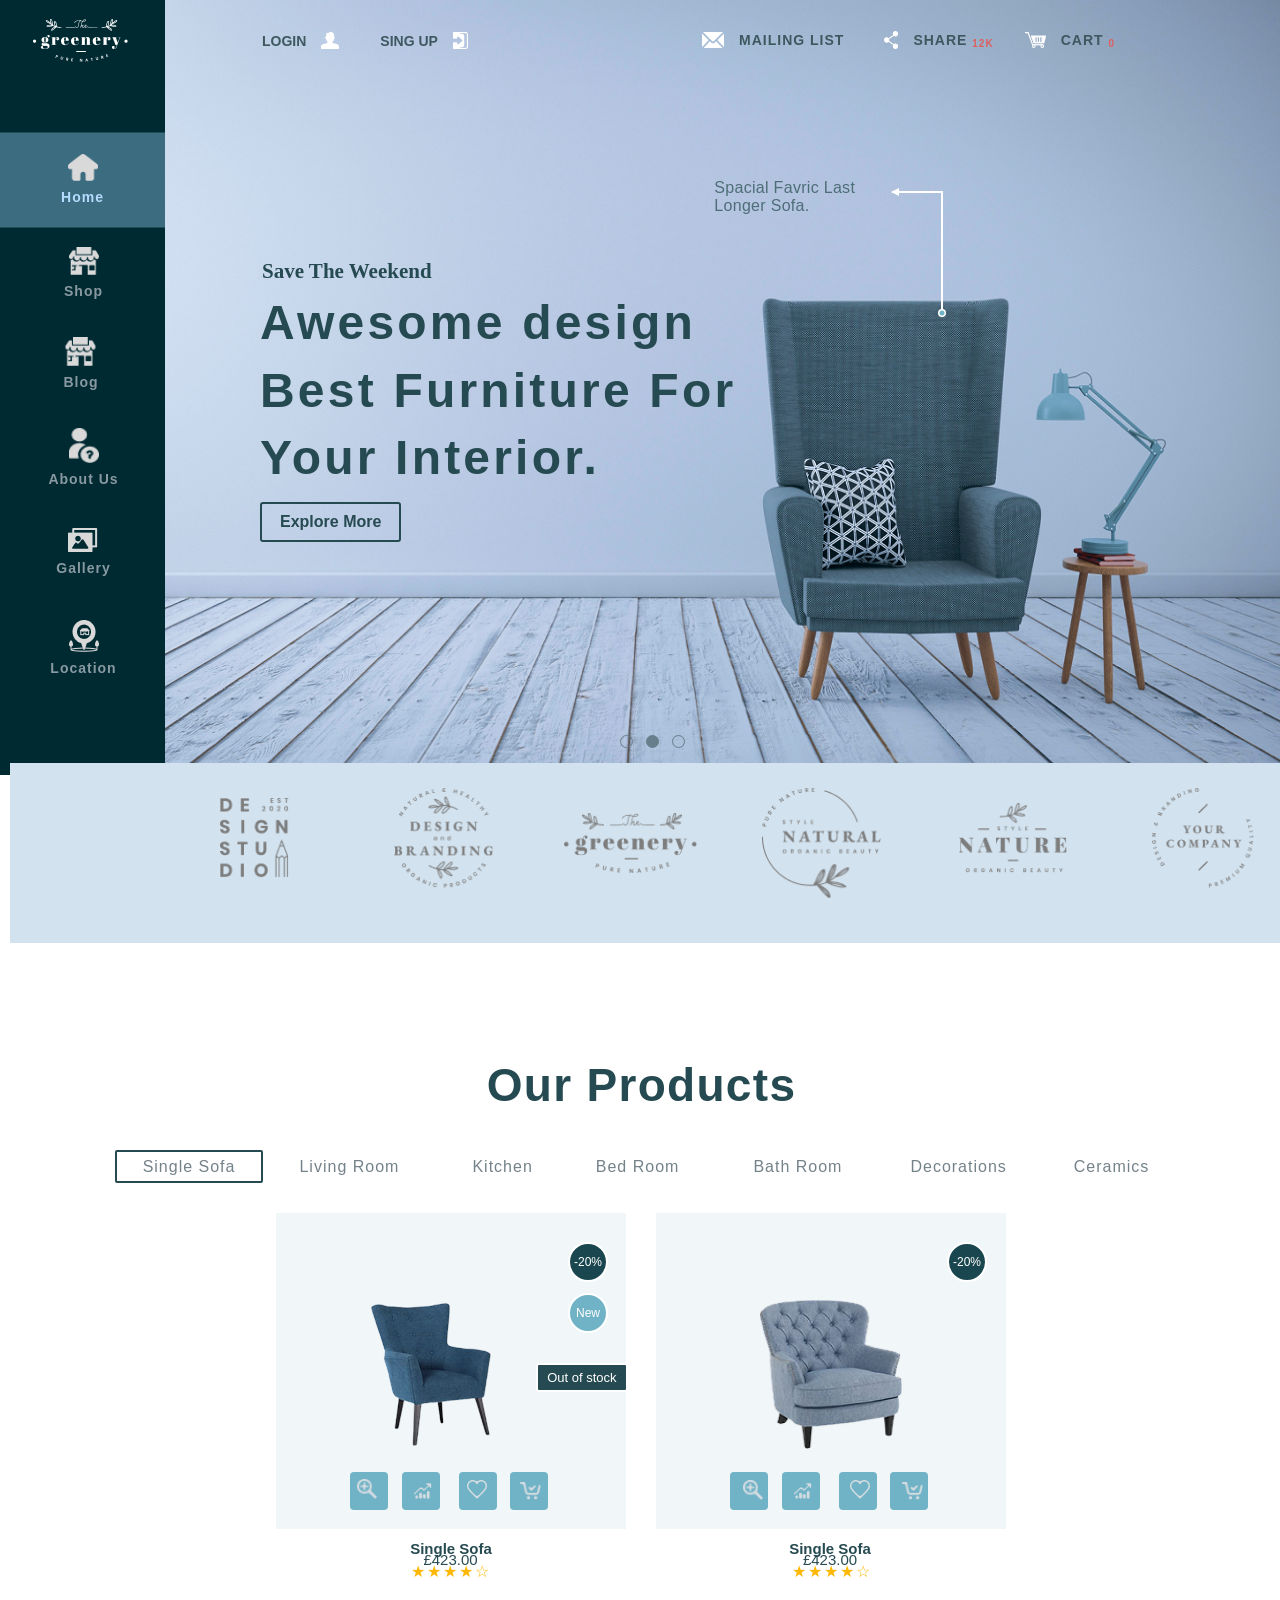
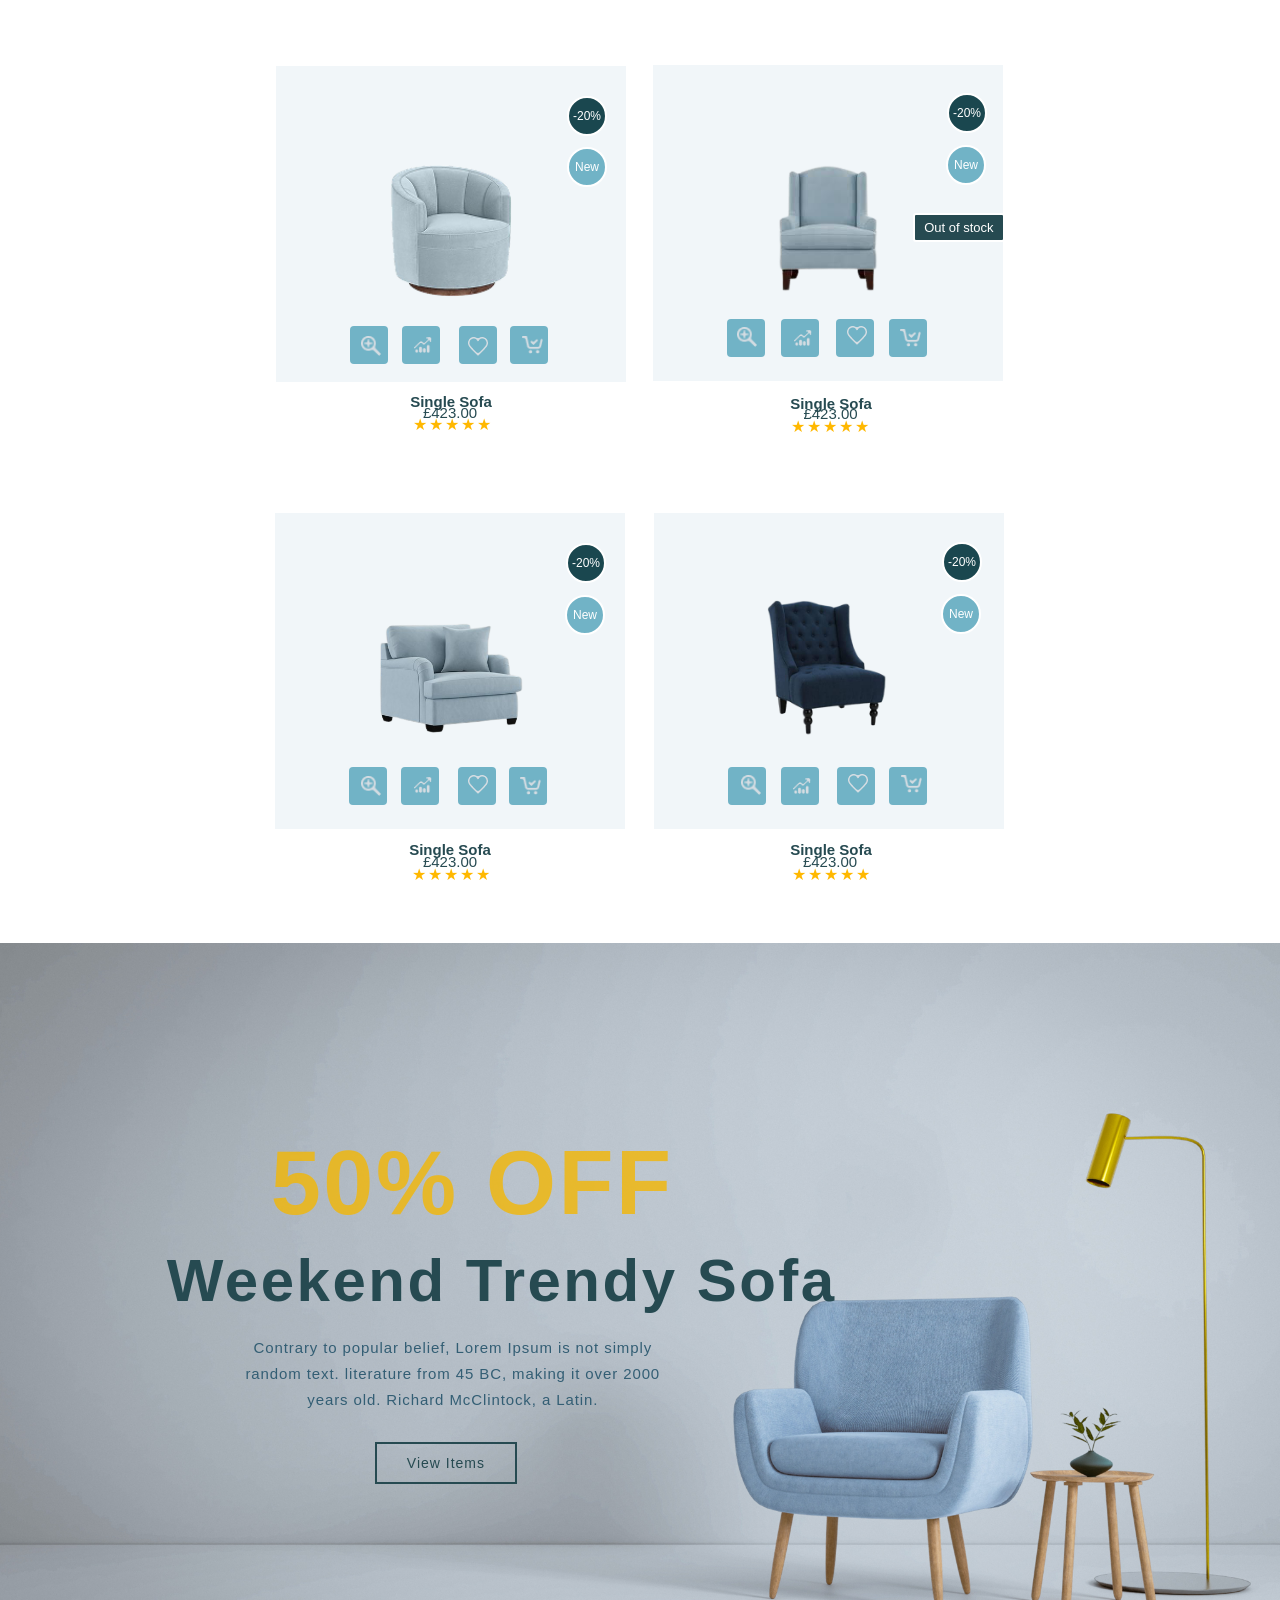
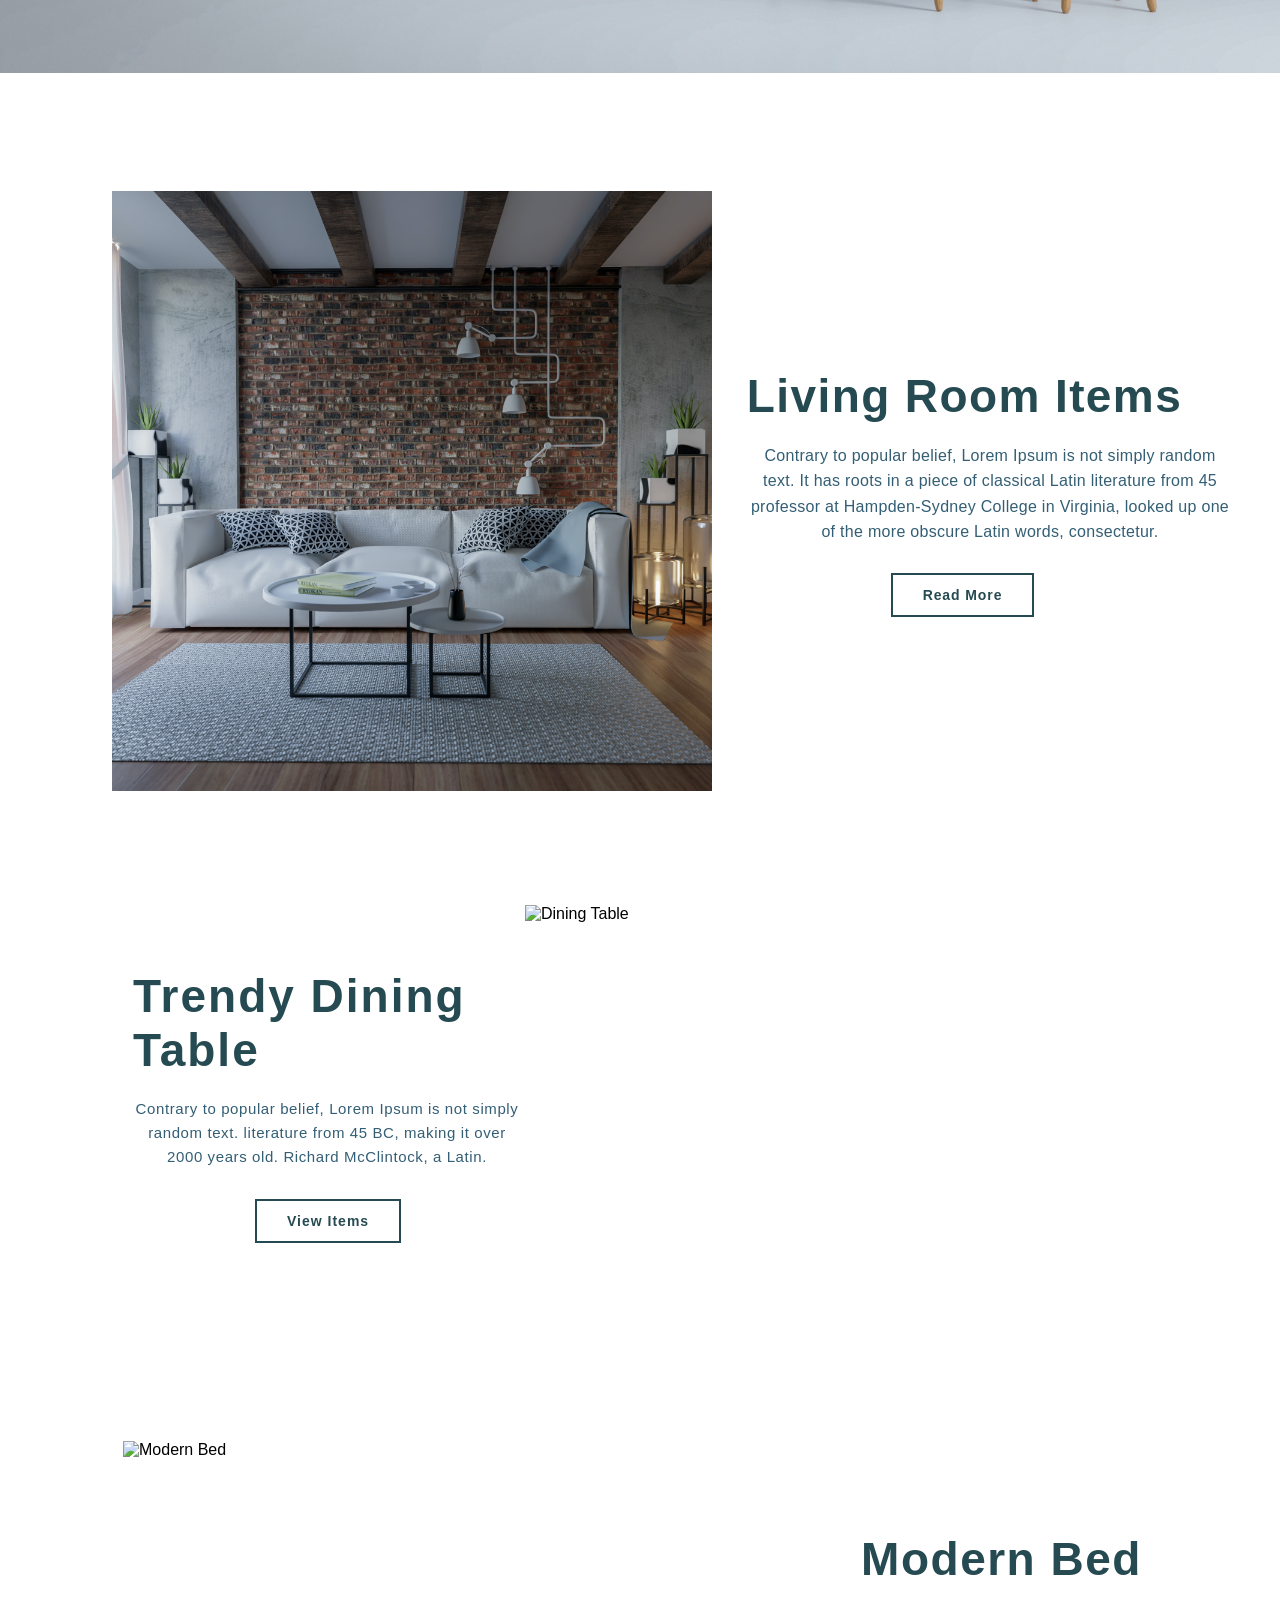
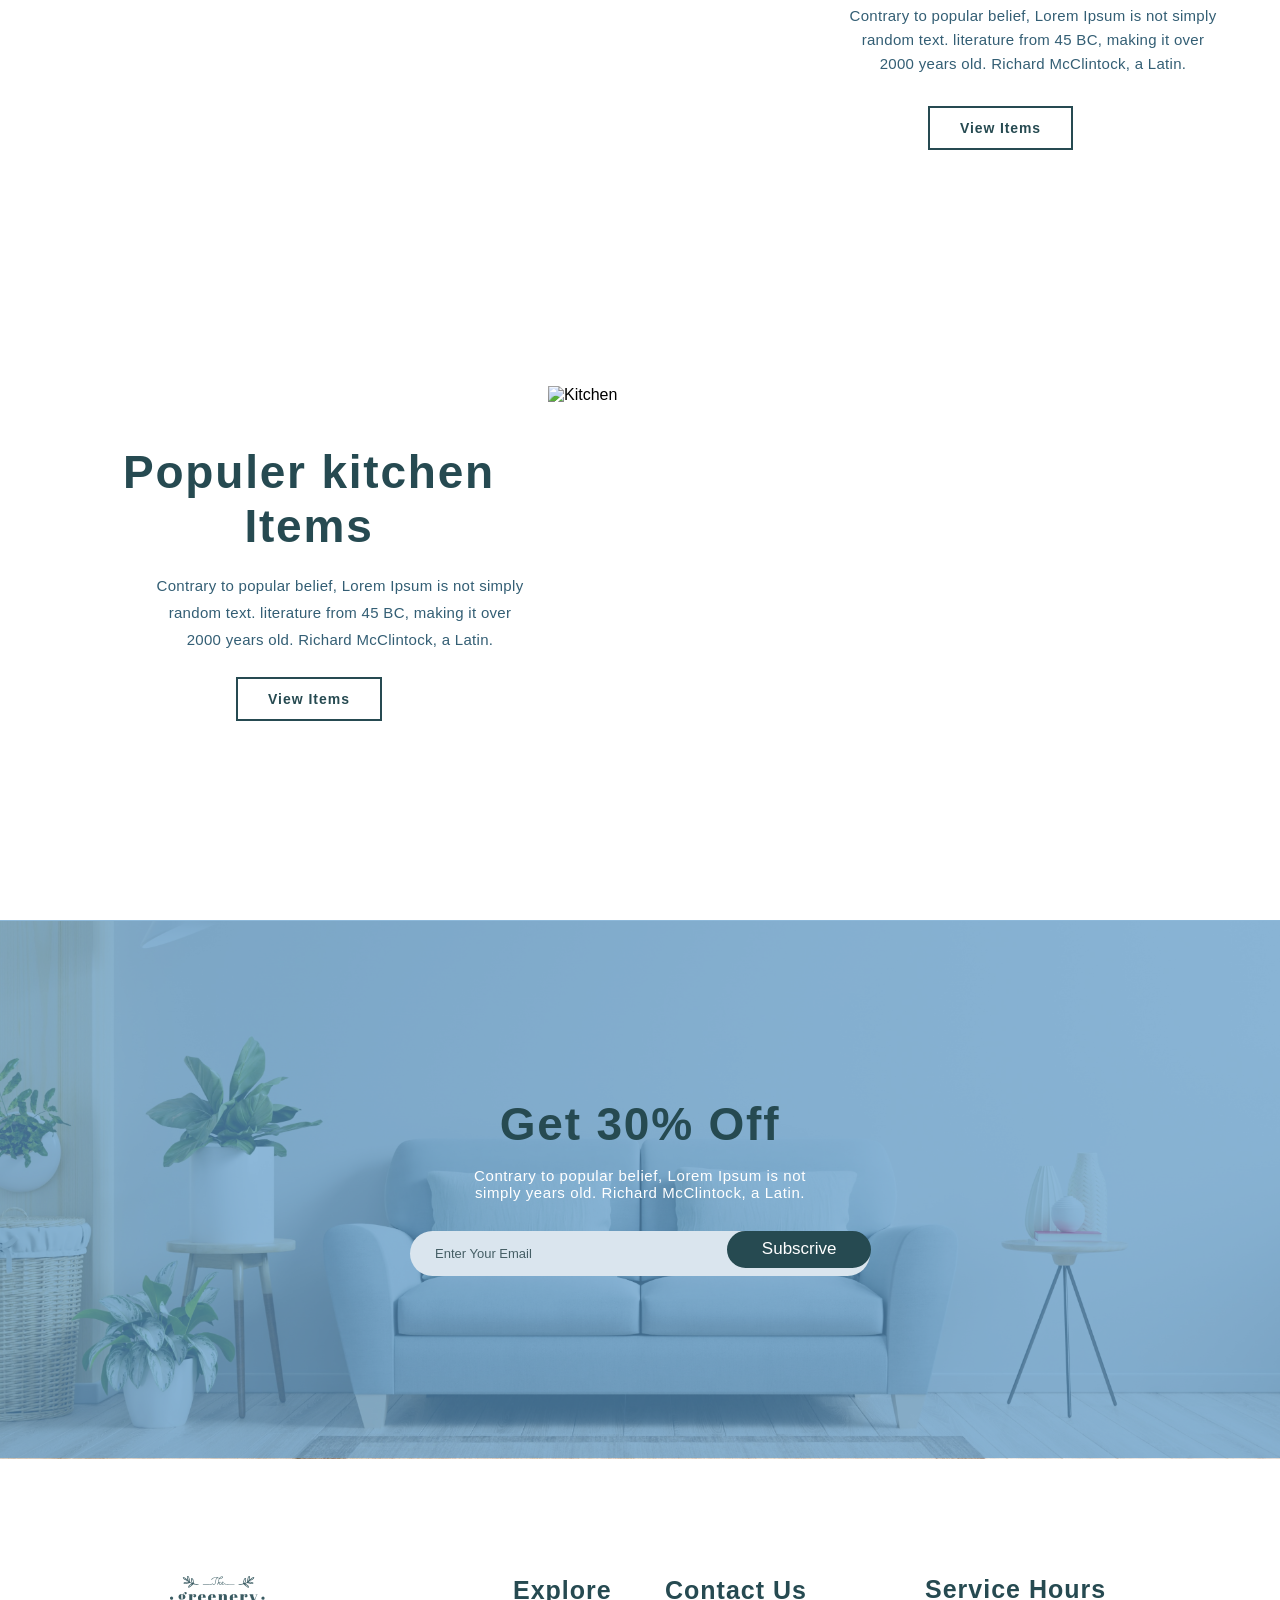
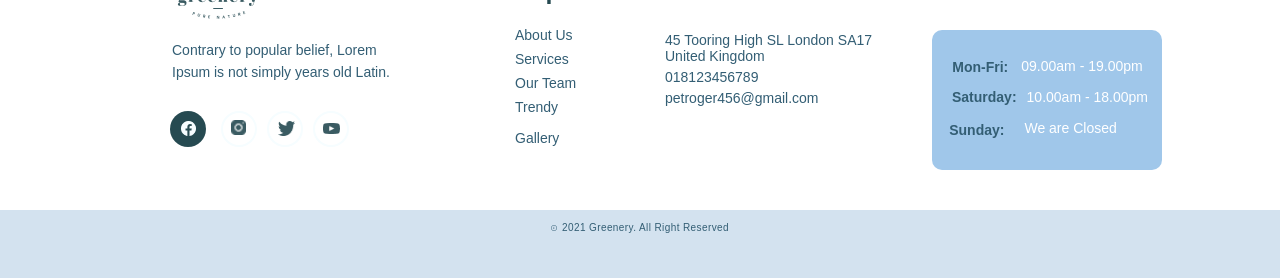
==== commit c30daf0d: "fix: Changing files" ====
--- a/index.html
+++ b/index.html
@@ -3,57 +3,57 @@
 <head>
     <meta charset="UTF-8">
     <link rel="stylesheet" href="style.css">
-    <link rel="stylesheet" href="media.css">
-    <link rel="stylesheet" href="animations.css">
+    <link rel="stylesheet" href="css\media.css">
+    <link rel="stylesheet" href="css\animations.css">
     <meta name="viewport" content="width=device-width, initial-scale=1.0">
     <title>Greenery</title>
 </head>
 <body>
 <div class="vertical-line">
     <div class="logo-container">
-        <img src="logo.png" alt="logo">
+        <img src="assets\icons\logo.png" alt="logo">
     </div>
 
     <nav class="menu-container" aria-label="Sidebar navigation">
         <div class="menu-item home-item">
             <div class="active-indicator"></div>
             <a href="#">
-                <img src="home.png" alt="home">
+                <img src="assets\icons\home.png" alt="home">
                 <span>Home</span>
             </a>
         </div>
 
         <div class="menu-item shop-item">
-            <a href="#">
-                <img src="shop.png" alt="shop">
+            <a href="pages/catalog.html">
+                <img src="assets\icons\shop.png" alt="shop">
                 <span>Shop</span>
             </a>
         </div>
 
         <div class="menu-item blog-item">
             <a href="#">
-                <img src="blog.png" alt="blog">
+                <img src="assets\icons\shop.png" alt="blog">
                 <span>Blog</span>
             </a>
         </div>
 
         <div class="menu-item about-item">
             <a href="#">
-                <img src="about_us.png" alt="about us">
+                <img src="assets\icons\about_us.png" alt="about us">
                 <span>About Us</span>
             </a>
         </div>
 
         <div class="menu-item gallery-item">
             <a href="#">
-                <img src="gallery.png" alt="gallery">
+                <img src="assets\icons\gallery.png" alt="gallery">
                 <span>Gallery</span>
             </a>
         </div>
 
         <div class="menu-item location-item">
             <a href="#">
-                <img src="location.png" alt="location">
+                <img src="assets\icons\location.png" alt="location">
                 <span>Location</span>
             </a>
         </div>
@@ -67,28 +67,28 @@
                 <div class="nav-left">
                     <div class="nav-item-with-icon">
                         <a class="nav-item" href="#">LOGIN</a>
-                        <img src="human.png" alt="user" class="nav-icon">
+                        <img src="assets\icons\human.png" alt="user" class="nav-icon">
                     </div>
 
                     <div class="nav-item-with-icon">
                         <a class="nav-item" href="#">SING UP</a>
-                        <img src="door.png" alt="door" class="nav-icon">
+                        <img src="assets\icons\door.png" alt="door" class="nav-icon">
                     </div>
                 </div>
 
                 <div class="nav-right">
                     <div class="nav-item-with-icon">
-                        <img src="email.png" alt="email" class="nav-icon">
+                        <img src="assets\icons\email.png" alt="email" class="nav-icon">
                         <a class="nav-item" href="#">MAILING LIST</a>
                     </div>
 
                     <div class="nav-item-with-icon">
-                        <img src="symbol.png" alt="share" class="nav-icon">
+                        <img src="assets\icons\symbol.png" alt="share" class="nav-icon">
                         <a class="nav-item" href="#">SHARE <span class="red-badge">12K</span></a>
                     </div>
 
                     <div class="nav-item-with-icon">
-                        <img src="cart.png" alt="cart" class="nav-icon">
+                        <img src="assets\icons\cart.png" alt="cart" class="nav-icon">
                         <a class="nav-item" href="#">CART <span class="red-badge">0</span></a>
                     </div>
                 </div>
@@ -133,12 +133,12 @@
     <main>
         <section class="gallery-block" aria-label="Brand gallery">
             <div class="container">
-                <img src="photo1.png" alt="photo 1">
-                <img src="photo2.png" alt="photo 2">
-                <img src="photo3.png" alt="photo 3">
-                <img src="photo4.png" alt="photo 4">
-                <img src="photo5.png" alt="photo 5">
-                <img src="photo6.png" alt="photo 6">
+                <img src="assets\images\photo1.png" alt="photo 1">
+                <img src="assets\images\photo2.png" alt="photo 2">
+                <img src="assets\images\photo3.png" alt="photo 3">
+                <img src="assets\images\photo4.png" alt="photo 4">
+                <img src="assets\images\photo5.png" alt="photo 5">
+                <img src="assets\images\photo6.png" alt="photo 6">
             </div>
         </section>
 
@@ -166,12 +166,12 @@
                 <div class="badge badge-new">New</div>
                 <div class="badge badge-out">Out of stock</div>
             </div>
-            <img src="chair.png" alt="chair">
+            <img src="assets\images\chair.png" alt="chair">
             <div class="bottom-element">
-                <div class="square"><img src="search.png" alt="search"></div>
-                <div class="square"><img src="diagram.png" alt="diagram"></div>
-                <div class="square"><img src="heart.png" alt="heart"></div>
-                <div class="square"><img src="store.png" alt="store"></div>
+                <div class="square"><img src="assets\icons\search.png" alt="search"></div>
+                <div class="square"><img src="assets\icons\diagram.png" alt="diagram"></div>
+                <div class="square"><img src="assets\icons\heart.png" alt="heart"></div>
+                <div class="square"><img src="assets\icons\store.png" alt="store"></div>
             </div>
         </div>
         <div class="product-info product-info-1">
@@ -193,12 +193,12 @@
             <div class="corner-badges">
                 <div class="badge badge-discount">-20%</div>
             </div>
-            <img src="chair2.png" alt="chair2">
+            <img src="assets\images\chair2.png" alt="chair2">
             <div class="bottom-element2">
-                <div class="square"><img src="search.png" alt="search"></div>
-                <div class="square"><img src="diagram.png" alt="diagram"></div>
-                <div class="square"><img src="heart.png" alt="heart"></div>
-                <div class="square"><img src="store.png" alt="store"></div>
+                <div class="square"><img src="assets\icons\search.png" alt="search"></div>
+                <div class="square"><img src="assets\icons\diagram.png" alt="diagram"></div>
+                <div class="square"><img src="assets\icons\heart.png" alt="heart"></div>
+                <div class="square"><img src="assets\icons\store.png" alt="store"></div>
             </div>
         </div>
         <div class="product-info product-info-2">
@@ -221,12 +221,12 @@
                 <div class="badge badge-discount">-20%</div>
                 <div class="badge badge-new">New</div>
             </div>
-            <img src="chair3.png" alt="chair3">
+            <img src="assets\images\chair3.png" alt="chair3">
             <div class="bottom-element3">
-                <div class="square"><img src="search.png" alt="search"></div>
-                <div class="square"><img src="diagram.png" alt="diagram"></div>
-                <div class="square"><img src="heart.png" alt="heart"></div>
-                <div class="square"><img src="store.png" alt="store"></div>
+                <div class="square"><img src="assets\icons\search.png" alt="search"></div>
+                <div class="square"><img src="assets\icons\diagram.png" alt="diagram"></div>
+                <div class="square"><img src="assets\icons\heart.png" alt="heart"></div>
+                <div class="square"><img src="assets\icons\store.png" alt="store"></div>
             </div>
         </div>
         <div class="product-info product-info-3">
@@ -250,12 +250,12 @@
                 <div class="badge badge-new">New</div>
                 <div class="badge badge-out">Out of stock</div>
             </div>
-            <img src="chair4.png" alt="chair4">
+            <img src="assets\images\chair4.png" alt="chair4">
             <div class="bottom-element4">
-                <div class="square"><img src="search.png" alt="search"></div>
-                <div class="square"><img src="diagram.png" alt="diagram"></div>
-                <div class="square"><img src="heart.png" alt="heart"></div>
-                <div class="square"><img src="store.png" alt="store"></div>
+                <div class="square"><img src="assets\icons\search.png" alt="search"></div>
+                <div class="square"><img src="assets\icons\diagram.png" alt="diagram"></div>
+                <div class="square"><img src="assets\icons\heart.png" alt="heart"></div>
+                <div class="square"><img src="assets\icons\store.png" alt="store"></div>
             </div>
         </div>
         <div class="product-info product-info-4">
@@ -278,12 +278,12 @@
                 <div class="badge badge-discount">-20%</div>
                 <div class="badge badge-new">New</div>
             </div>
-            <img src="chair5.png" alt="chair5">
+            <img src="assets\images\chair5.png" alt="chair5">
             <div class="bottom-element5">
-                <div class="square"><img src="search.png" alt="search"></div>
-                <div class="square"><img src="diagram.png" alt="diagram"></div>
-                <div class="square"><img src="heart.png" alt="heart"></div>
-                <div class="square"><img src="store.png" alt="store"></div>
+                <div class="square"><img src="assets\icons\search.png" alt="search"></div>
+                <div class="square"><img src="assets\icons\diagram.png" alt="diagram"></div>
+                <div class="square"><img src="assets\icons\heart.png" alt="heart"></div>
+                <div class="square"><img src="assets\icons\store.png" alt="store"></div>
             </div>
         </div>
         <div class="product-info product-info-5">
@@ -306,12 +306,12 @@
                 <div class="badge badge-discount">-20%</div>
                 <div class="badge badge-new">New</div>
             </div>
-            <img src="chair6.png" alt="chair6">
+            <img src="assets\images\chair6.png" alt="chair6">
             <div class="bottom-element6">
-                <div class="square"><img src="search.png" alt="search"></div>
-                <div class="square"><img src="diagram.png" alt="diagram"></div>
-                <div class="square"><img src="heart.png" alt="heart"></div>
-                <div class="square"><img src="store.png" alt="store"></div>
+                <div class="square"><img src="assets\icons\search.png" alt="search"></div>
+                <div class="square"><img src="assets\icons\diagram.png" alt="diagram"></div>
+                <div class="square"><img src="assets\icons\heart.png" alt="heart"></div>
+                <div class="square"><img src="assets\icons\store.png" alt="store"></div>
             </div>
         </div>
         <div class="product-info product-info-6">
@@ -330,7 +330,7 @@
         </section>
 
         <section class="image-container" aria-label="Promotion 50% off">
-            <img src="bg2.jpg" alt="Background">
+            <img src="assets\images\bg2.jpg" alt="Background">
             <div class="text-overlay">
                 <h1>50% OFF</h1>
                 <h2>Weekend Trendy Sofa</h2>
@@ -340,7 +340,7 @@
         </section>
 
         <section class="image-container2" aria-label="Living room items">
-            <img src="bg3.jpg" alt="Living Room">
+            <img src="assets\images\bg3.jpg" alt="Living Room">
             <div class="content">
       <h2 class="content-title">Living Room Items</h2>
     <p class="content-text">Contrary to popular belief, Lorem Ipsum is not simply random text. It has roots in a piece of classical Latin literature from 45  professor at Hampden-Sydney College in Virginia, looked up one of the more obscure Latin words, consectetur.</p>
@@ -352,7 +352,7 @@
         </section>
 
         <section class="image-container3" aria-label="Trendy dining table">
-            <img src="bg4.jpg" alt="Dining Table">
+            <img src="assets\images\bg4.jpg" alt="Dining Table">
             <div class="content2">
                 <h2>Trendy Dining Table</h2>
                 <p>Contrary to popular belief, Lorem Ipsum is not simply random text. literature from 45 BC, making it over 2000 years old. Richard McClintock, a Latin.</p>
@@ -364,7 +364,7 @@
         </section>
 
         <section class="image-container4" aria-label="Modern bed">
-            <img src="bg5.jpg" alt="Modern Bed">
+            <img src="assets\images\bg5.jpg" alt="Modern Bed">
             <div class="content3">
                 <h2>Modern Bed</h2>
                 <p>Contrary to popular belief, Lorem Ipsum is not simply random text. literature from 45 BC, making it over 2000 years old. Richard McClintock, a Latin.</p>
@@ -376,7 +376,7 @@
         </section>
 
         <section class="image-container5" aria-label="Popular kitchen items">
-            <img src="bg6.jpg" alt="Kitchen">
+            <img src="assets\images\bg6.jpg" alt="Kitchen">
             <div class="content4">
                 <h2>Populer kitchen Items</h2>
                 <p>Contrary to popular belief, Lorem Ipsum is not simply random text. literature from 45 BC, making it over 2000 years old. Richard McClintock, a Latin.</p>
@@ -389,7 +389,7 @@
     </main>
 
     <footer class="subscribe">
-        <img src="bg7.jpg" alt="Subscribe Background">
+        <img src="assets\images\bg7.jpg" alt="Subscribe Background">
         <div class="content5">
             <h2>Get 30% Off</h2>
             <p>Contrary to popular belief, Lorem Ipsum is not simply years old. Richard McClintock, a Latin.</p>
@@ -405,14 +405,14 @@
             <div class="content6">
 
     <div class="footer-col logo-col">
-        <img src="photo7.png" alt="Logo">
+        <img src="assets\images\photo7.png" alt="Logo">
         <p>Contrary to popular belief, Lorem Ipsum is not simply years old Latin.</p>
 
         <ul class="circle">
-            <li><div class="social-circle"><img src="facebook.png" alt=""></div></li>
-            <li><div class="social-circle"><img src="instagram.png" alt=""></div></li>
-            <li><div class="social-circle"><img src="twitter.png" alt=""></div></li>
-            <li><div class="social-circle"><img src="youtube.png" alt=""></div></li>
+            <li><div class="social-circle"><img src="assets\icons\facebook.png" alt=""></div></li>
+            <li><div class="social-circle"><img src="assets\icons\instagram.png" alt=""></div></li>
+            <li><div class="social-circle"><img src="assets\icons\twitter.png" alt=""></div></li>
+            <li><div class="social-circle"><img src="assets\icons\youtube.png" alt=""></div></li>
         </ul>
     </div>
 
@@ -462,5 +462,6 @@
         <span class="text">2021 Greenery. All Right Reserved</span>
     </div>
 </div>
+
 </body>
 </html>
--- a/style.css
+++ b/style.css
@@ -262,7 +262,7 @@
 }
 
 .hero-section {
-    background-image: url(bg.png);
+    background-image: url(../assets/images/bg.png);
     min-height: 100vh;
     background-repeat: no-repeat;
     background-size: 114% 74%;
@@ -494,8 +494,10 @@
     position: relative;
     left: 50%;
     transform: translateX(-50%);
-    margin-top: -282px;
+    margin-top: -315px;
     z-index: 10;
+        min-height: 180px;  
+
 }
 
 .gallery-block .container {
@@ -509,6 +511,7 @@
     height: 50px; 
     width: auto;
 }
+
 
 .gallery-block img:nth-child(1) {
     height: 80px; 
@@ -1836,7 +1839,7 @@
     display: inline-block;
     width: 6px;
     height: 6px;
-    background-image: url('footer_symbol.png');
+background-image: url(../assets/icons/footer_symbol.png);
     background-size: contain;
 }
 
@@ -2183,3 +2186,4 @@
 .hours-row .day {
     color: #335E74;
 }
+
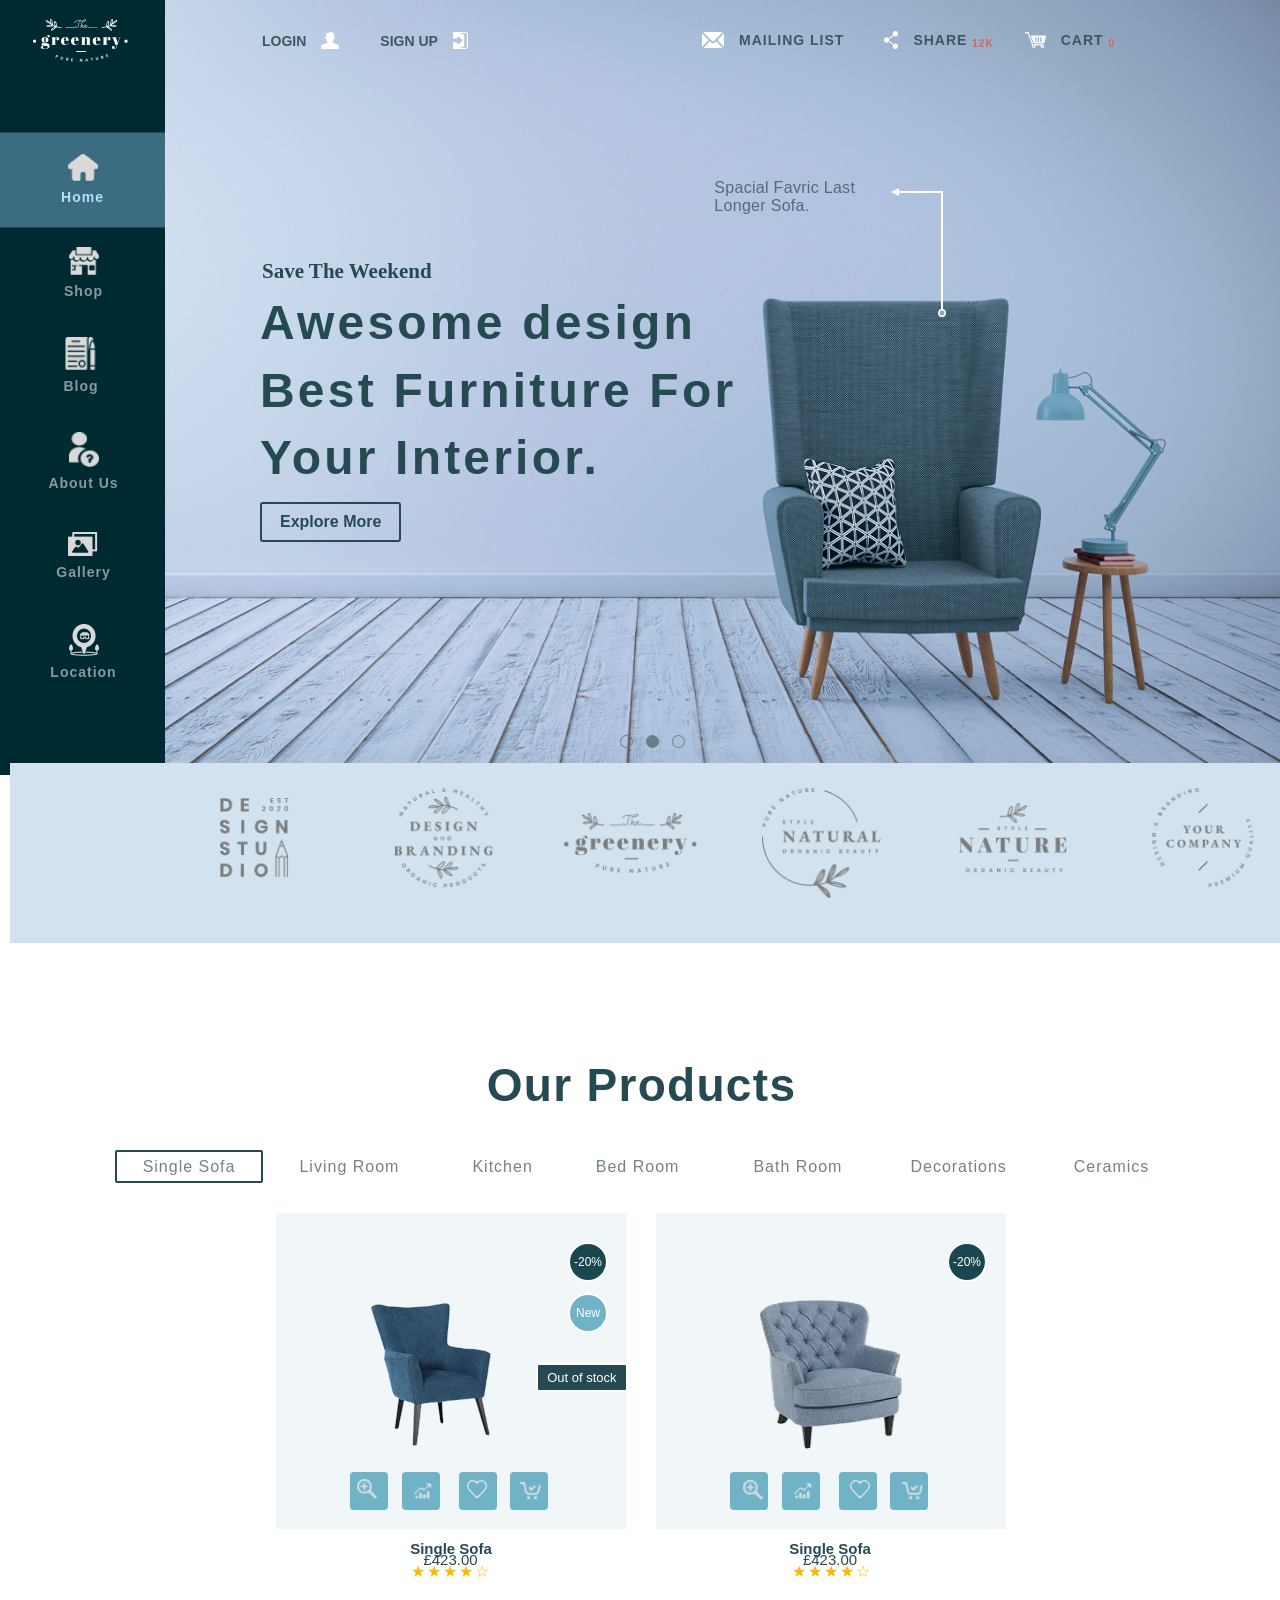
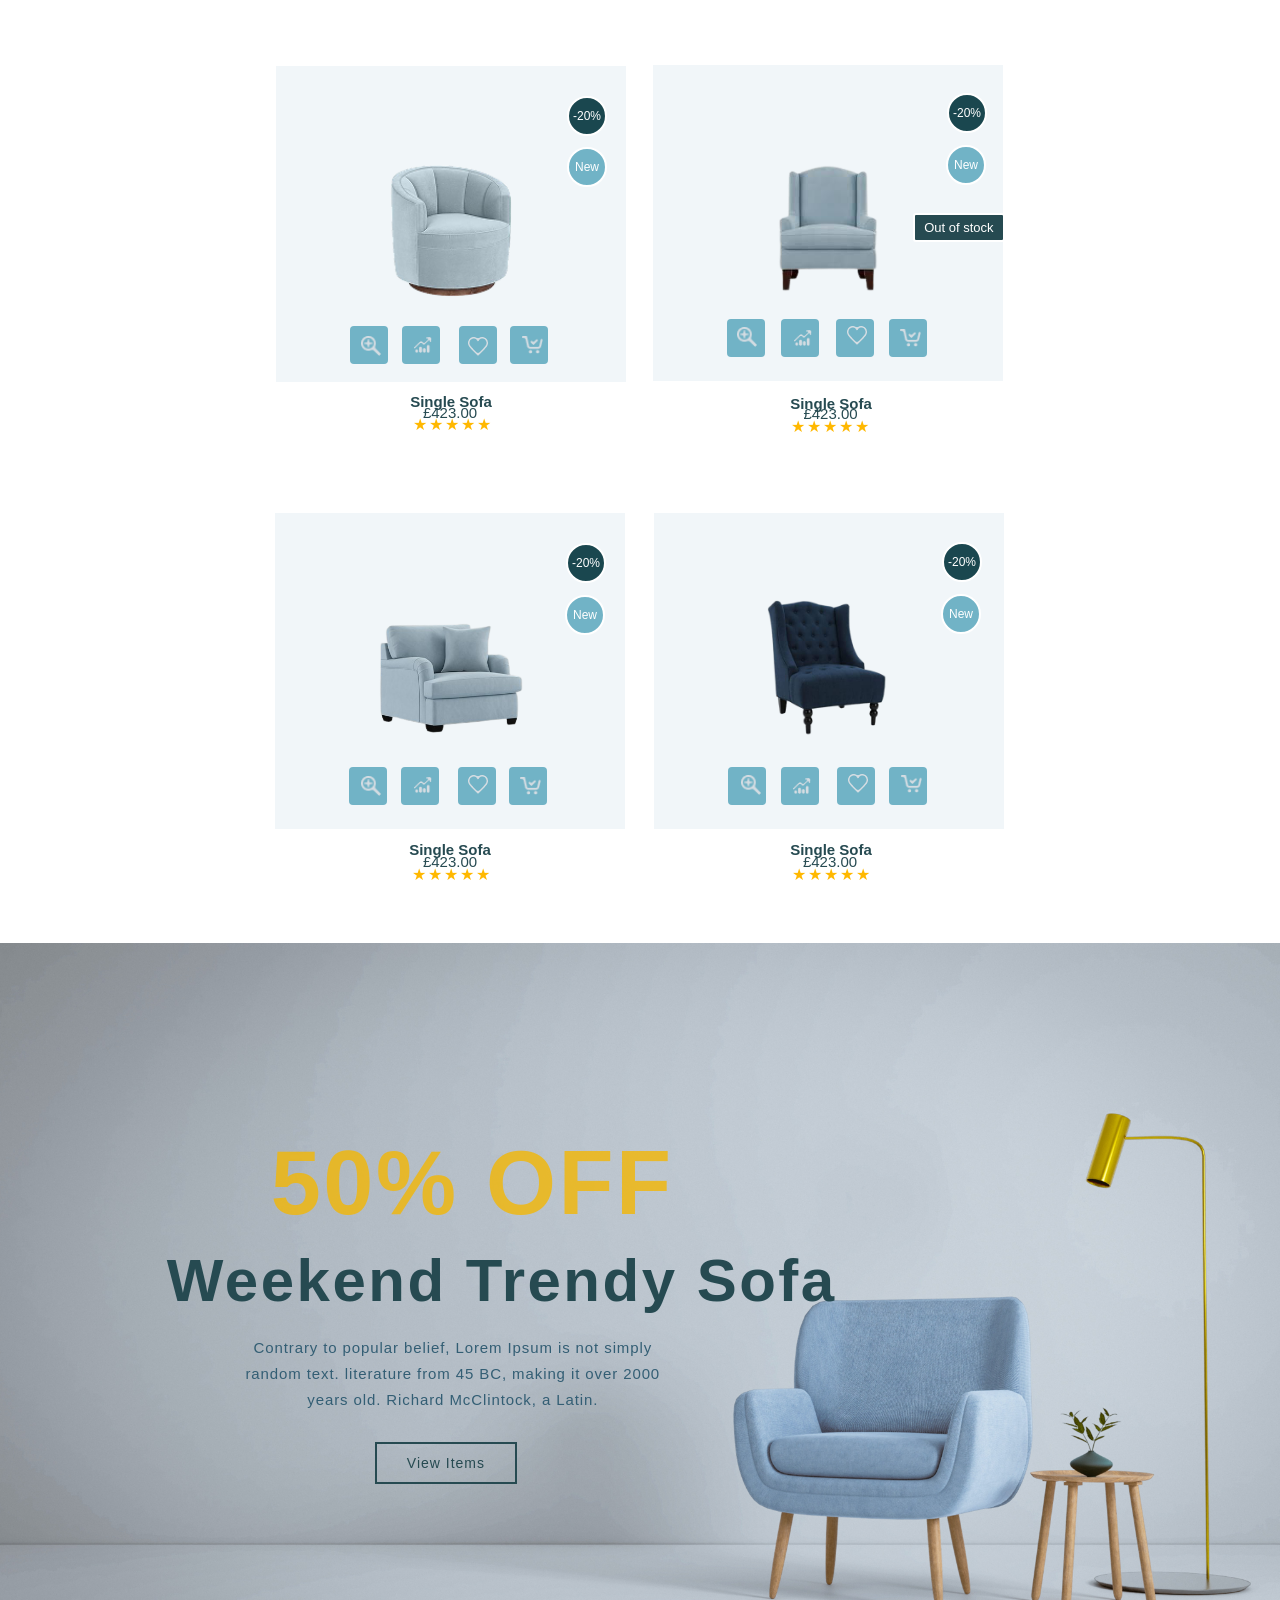
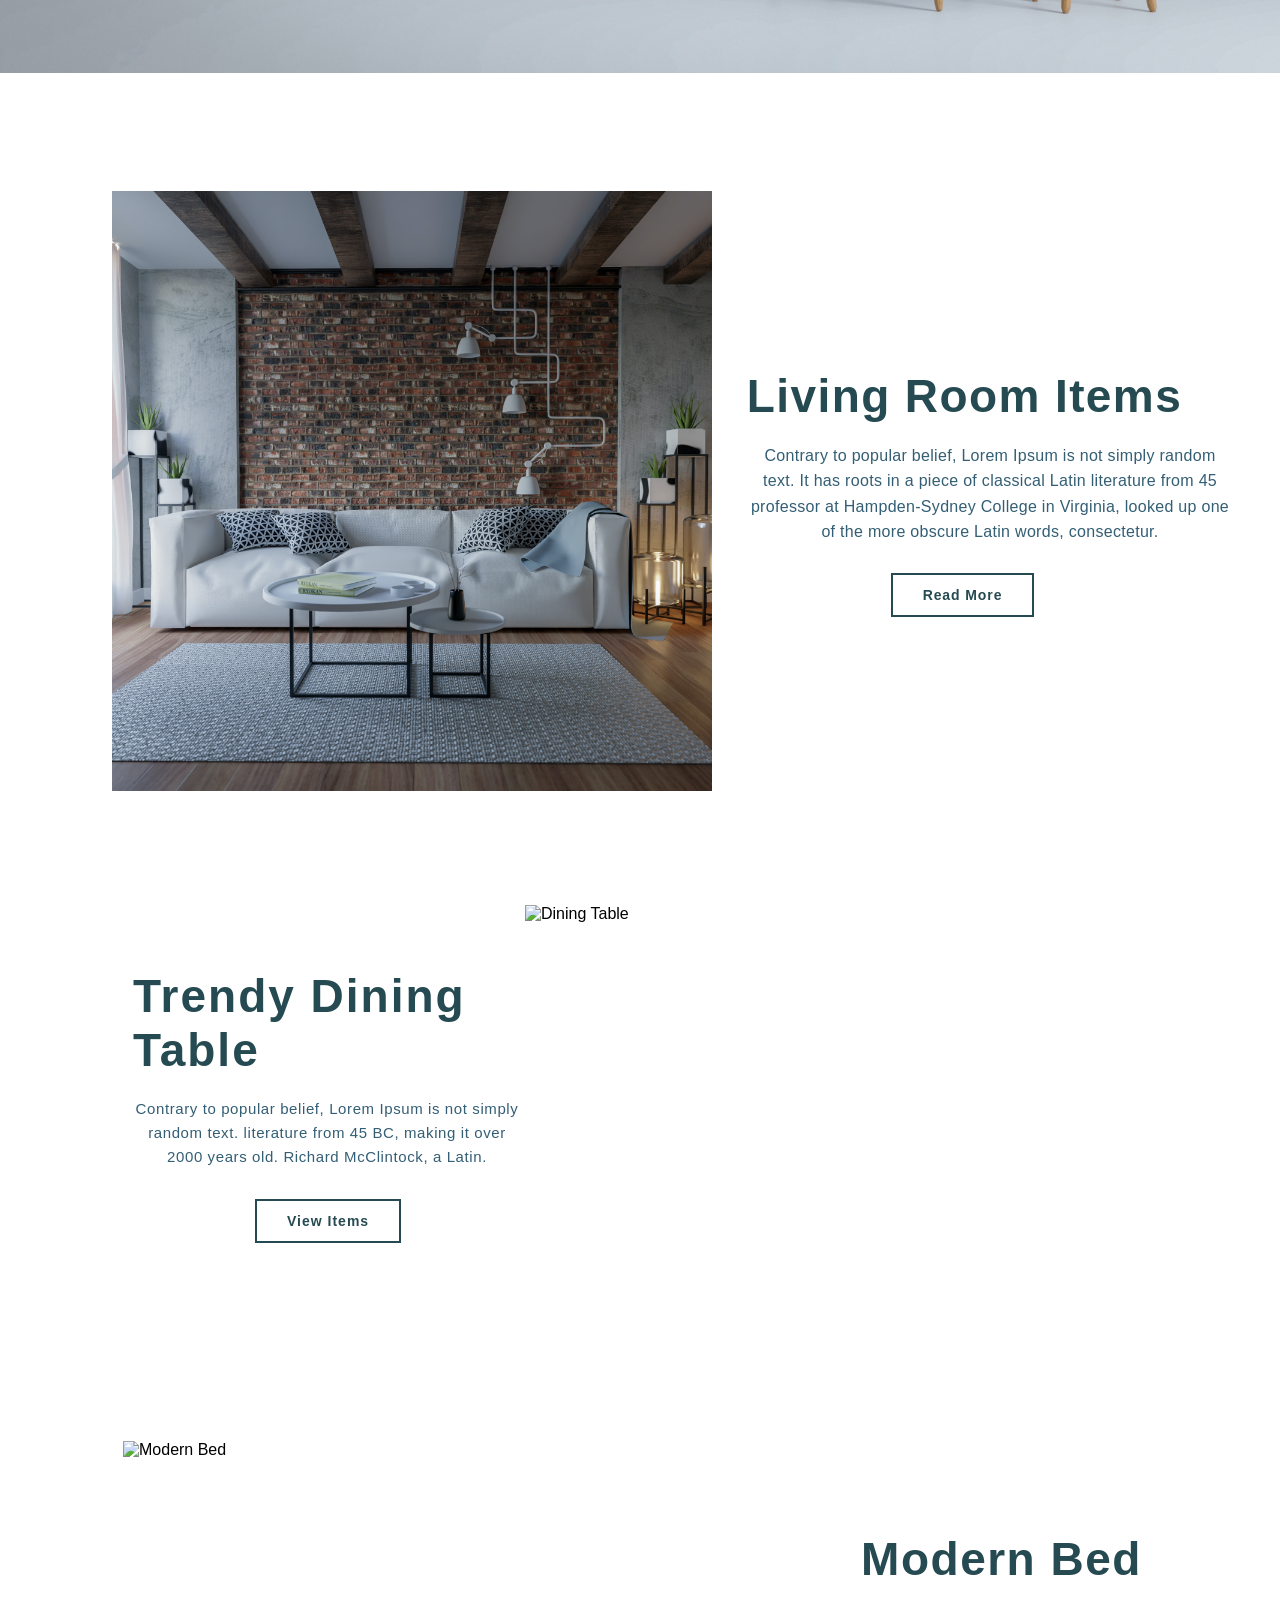
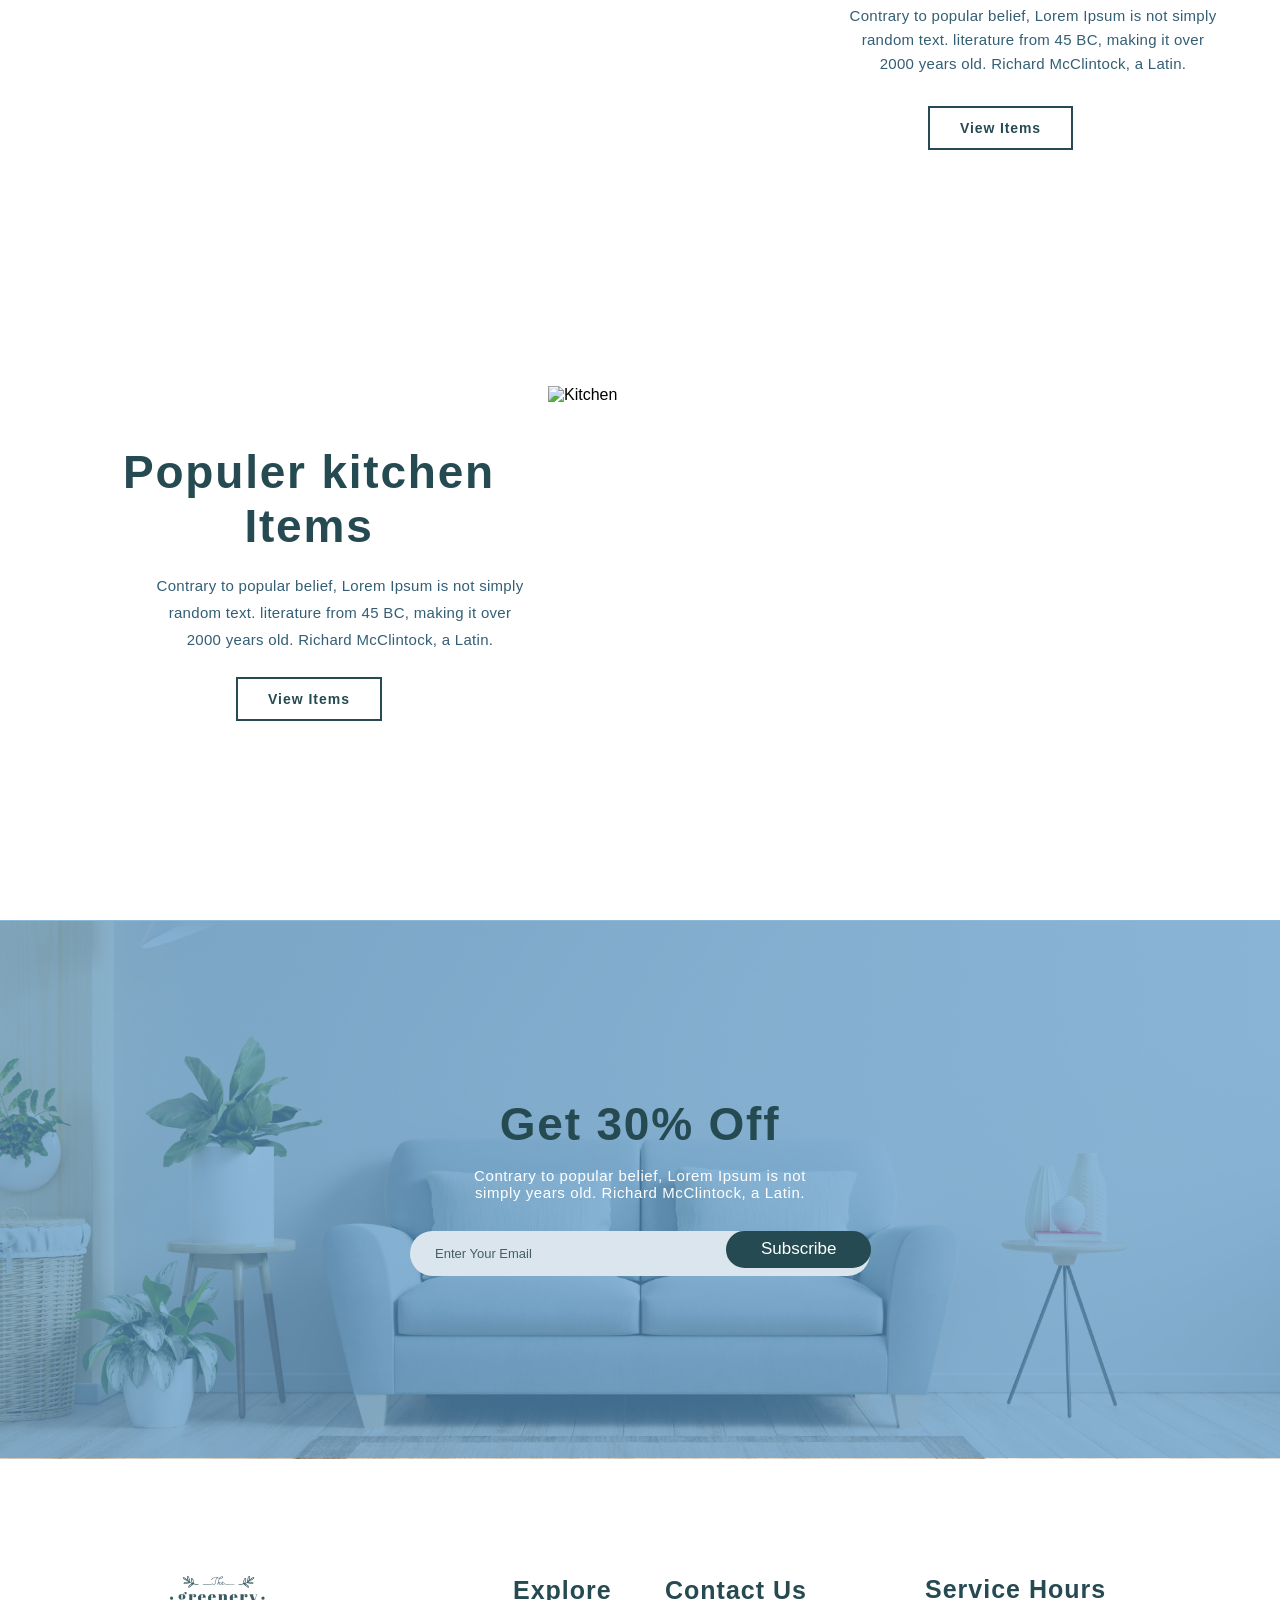
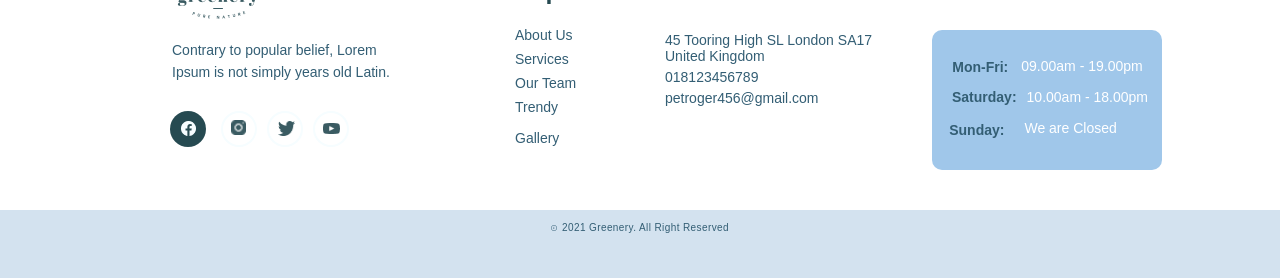
==== commit 68ff1f68: "feat: adding new files and code for lab 8" ====
--- a/index.html
+++ b/index.html
@@ -3,60 +3,62 @@
 <head>
     <meta charset="UTF-8">
     <link rel="stylesheet" href="style.css">
-    <link rel="stylesheet" href="css\media.css">
-    <link rel="stylesheet" href="css\animations.css">
+    <link rel="stylesheet" href="css/media.css">
+    <link rel="stylesheet" href="css/animations.css">
     <meta name="viewport" content="width=device-width, initial-scale=1.0">
     <title>Greenery</title>
 </head>
 <body>
 <div class="vertical-line">
     <div class="logo-container">
-        <img src="assets\icons\logo.png" alt="logo">
+        <img src="assets/icons/logo.png" alt="logo">
     </div>
 
     <nav class="menu-container" aria-label="Sidebar navigation">
         <div class="menu-item home-item">
             <div class="active-indicator"></div>
             <a href="#">
-                <img src="assets\icons\home.png" alt="home">
+                <img src="assets/icons/home.png" alt="home">
                 <span>Home</span>
             </a>
         </div>
 
         <div class="menu-item shop-item">
             <a href="pages/catalog.html">
-                <img src="assets\icons\shop.png" alt="shop">
+                <img src="assets/icons/shop.png" alt="shop">
                 <span>Shop</span>
             </a>
         </div>
 
         <div class="menu-item blog-item">
             <a href="#">
-                <img src="assets\icons\shop.png" alt="blog">
+                <img src="assets/icons/blog.png" alt="blog">
                 <span>Blog</span>
             </a>
         </div>
 
         <div class="menu-item about-item">
             <a href="#">
-                <img src="assets\icons\about_us.png" alt="about us">
+                <img src="assets/icons/about_us.png" alt="about us">
                 <span>About Us</span>
             </a>
         </div>
 
         <div class="menu-item gallery-item">
             <a href="#">
-                <img src="assets\icons\gallery.png" alt="gallery">
+                <img src="assets/icons/gallery.png" alt="gallery">
                 <span>Gallery</span>
             </a>
         </div>
 
         <div class="menu-item location-item">
             <a href="#">
-                <img src="assets\icons\location.png" alt="location">
+                <img src="assets/icons/location.png" alt="location">
                 <span>Location</span>
             </a>
         </div>
+        
+       
     </nav>
 </div>
 
@@ -66,30 +68,30 @@
             <div class="header-line">
                 <div class="nav-left">
                     <div class="nav-item-with-icon">
-                        <a class="nav-item" href="#">LOGIN</a>
-                        <img src="assets\icons\human.png" alt="user" class="nav-icon">
+                        <a class="nav-item" href="pages/register.html">LOGIN</a>
+                        <img src="assets/icons/human.png" alt="user" class="nav-icon">
                     </div>
 
                     <div class="nav-item-with-icon">
-                        <a class="nav-item" href="#">SING UP</a>
-                        <img src="assets\icons\door.png" alt="door" class="nav-icon">
+                        <a class="nav-item" href="pages/register.html">SIGN UP</a>
+                        <img src="assets/icons/door.png" alt="door" class="nav-icon">
                     </div>
                 </div>
 
                 <div class="nav-right">
                     <div class="nav-item-with-icon">
-                        <img src="assets\icons\email.png" alt="email" class="nav-icon">
+                        <img src="assets/icons/email.png" alt="email" class="nav-icon">
                         <a class="nav-item" href="#">MAILING LIST</a>
                     </div>
 
                     <div class="nav-item-with-icon">
-                        <img src="assets\icons\symbol.png" alt="share" class="nav-icon">
+                        <img src="assets/icons/symbol.png" alt="share" class="nav-icon">
                         <a class="nav-item" href="#">SHARE <span class="red-badge">12K</span></a>
                     </div>
 
                     <div class="nav-item-with-icon">
-                        <img src="assets\icons\cart.png" alt="cart" class="nav-icon">
-                        <a class="nav-item" href="#">CART <span class="red-badge">0</span></a>
+                        <img src="assets/icons/cart.png" alt="cart" class="nav-icon">
+                        <a class="nav-item" href="pages/cart.html">CART <span class="red-badge" id="cartCount">0</span></a>
                     </div>
                 </div>
             </div>
@@ -99,7 +101,7 @@
                 <p class="hero-medium">Awesome design</p>
                 <p class="hero-large furniture-line">Best Furniture For</p>
                 <p class="hero-large interior-line">Your Interior.</p>
-                <a href="#" class="hero-button">Explore More</a>
+                <a href="pages/catalog.html" class="hero-button">Explore More</a>
             </div>
 
             <div class="feature-text-container">
@@ -133,12 +135,12 @@
     <main>
         <section class="gallery-block" aria-label="Brand gallery">
             <div class="container">
-                <img src="assets\images\photo1.png" alt="photo 1">
-                <img src="assets\images\photo2.png" alt="photo 2">
-                <img src="assets\images\photo3.png" alt="photo 3">
-                <img src="assets\images\photo4.png" alt="photo 4">
-                <img src="assets\images\photo5.png" alt="photo 5">
-                <img src="assets\images\photo6.png" alt="photo 6">
+                <img src="assets/images/photo1.png" alt="photo 1">
+                <img src="assets/images/photo2.png" alt="photo 2">
+                <img src="assets/images/photo3.png" alt="photo 3">
+                <img src="assets/images/photo4.png" alt="photo 4">
+                <img src="assets/images/photo5.png" alt="photo 5">
+                <img src="assets/images/photo6.png" alt="photo 6">
             </div>
         </section>
 
@@ -158,179 +160,179 @@
             </nav>
 
             <div class="main-picture">
-    <!-- Карточка 1 -->
-    <article class="product-card">
-        <div class="picture1">
-            <div class="corner-badges">
-                <div class="badge badge-discount">-20%</div>
-                <div class="badge badge-new">New</div>
-                <div class="badge badge-out">Out of stock</div>
-            </div>
-            <img src="assets\images\chair.png" alt="chair">
-            <div class="bottom-element">
-                <div class="square"><img src="assets\icons\search.png" alt="search"></div>
-                <div class="square"><img src="assets\icons\diagram.png" alt="diagram"></div>
-                <div class="square"><img src="assets\icons\heart.png" alt="heart"></div>
-                <div class="square"><img src="assets\icons\store.png" alt="store"></div>
-            </div>
-        </div>
-        <div class="product-info product-info-1">
-            <h2 class="product-title title-1">Single Sofa</h2>
-            <p class="product-price price-1">£423.00</p>
-            <div class="product-rating rating-1">
-                <span class="star">★</span>
-                <span class="star">★</span>
-                <span class="star">★</span>
-                <span class="star">★</span>
-                <span class="star">☆</span>
-            </div>
-        </div>
-    </article>
-
-    <!-- Карточка 2 -->
-    <article class="product-card">
-        <div class="picture2">
-            <div class="corner-badges">
-                <div class="badge badge-discount">-20%</div>
-            </div>
-            <img src="assets\images\chair2.png" alt="chair2">
-            <div class="bottom-element2">
-                <div class="square"><img src="assets\icons\search.png" alt="search"></div>
-                <div class="square"><img src="assets\icons\diagram.png" alt="diagram"></div>
-                <div class="square"><img src="assets\icons\heart.png" alt="heart"></div>
-                <div class="square"><img src="assets\icons\store.png" alt="store"></div>
-            </div>
-        </div>
-        <div class="product-info product-info-2">
-            <h2 class="product-title title-2">Single Sofa</h2>
-            <p class="product-price price-2">£423.00</p>
-            <div class="product-rating rating-2">
-                <span class="star">★</span>
-                <span class="star">★</span>
-                <span class="star">★</span>
-                <span class="star">★</span>
-                <span class="star">☆</span>
-            </div>
-        </div>
-    </article>
-
-    <!-- Карточка 3 -->
-    <article class="product-card">
-        <div class="picture3">
-            <div class="corner-badges">
-                <div class="badge badge-discount">-20%</div>
-                <div class="badge badge-new">New</div>
-            </div>
-            <img src="assets\images\chair3.png" alt="chair3">
-            <div class="bottom-element3">
-                <div class="square"><img src="assets\icons\search.png" alt="search"></div>
-                <div class="square"><img src="assets\icons\diagram.png" alt="diagram"></div>
-                <div class="square"><img src="assets\icons\heart.png" alt="heart"></div>
-                <div class="square"><img src="assets\icons\store.png" alt="store"></div>
-            </div>
-        </div>
-        <div class="product-info product-info-3">
-            <h2 class="product-title title-3">Single Sofa</h2>
-            <p class="product-price price-3">£423.00</p>
-            <div class="product-rating rating-3">
-                <span class="star">★</span>
-                <span class="star">★</span>
-                <span class="star">★</span>
-                <span class="star">★</span>
-                <span class="star">★</span>
-            </div>
-        </div>
-    </article>
-
-    <!-- Карточка 4 -->
-    <article class="product-card">
-        <div class="picture4">
-            <div class="corner-badges">
-                <div class="badge badge-discount">-20%</div>
-                <div class="badge badge-new">New</div>
-                <div class="badge badge-out">Out of stock</div>
-            </div>
-            <img src="assets\images\chair4.png" alt="chair4">
-            <div class="bottom-element4">
-                <div class="square"><img src="assets\icons\search.png" alt="search"></div>
-                <div class="square"><img src="assets\icons\diagram.png" alt="diagram"></div>
-                <div class="square"><img src="assets\icons\heart.png" alt="heart"></div>
-                <div class="square"><img src="assets\icons\store.png" alt="store"></div>
-            </div>
-        </div>
-        <div class="product-info product-info-4">
-            <h2 class="product-title title-4">Single Sofa</h2>
-            <p class="product-price price-4">£423.00</p>
-            <div class="product-rating rating-4">
-                <span class="star">★</span>
-                <span class="star">★</span>
-                <span class="star">★</span>
-                <span class="star">★</span>
-                <span class="star">★</span>
-            </div>
-        </div>
-    </article>
-
-    <!-- Карточка 5 -->
-    <article class="product-card">
-        <div class="picture5">
-            <div class="corner-badges">
-                <div class="badge badge-discount">-20%</div>
-                <div class="badge badge-new">New</div>
-            </div>
-            <img src="assets\images\chair5.png" alt="chair5">
-            <div class="bottom-element5">
-                <div class="square"><img src="assets\icons\search.png" alt="search"></div>
-                <div class="square"><img src="assets\icons\diagram.png" alt="diagram"></div>
-                <div class="square"><img src="assets\icons\heart.png" alt="heart"></div>
-                <div class="square"><img src="assets\icons\store.png" alt="store"></div>
-            </div>
-        </div>
-        <div class="product-info product-info-5">
-            <h2 class="product-title title-5">Single Sofa</h2>
-            <p class="product-price price-5">£423.00</p>
-            <div class="product-rating rating-5">
-                <span class="star">★</span>
-                <span class="star">★</span>
-                <span class="star">★</span>
-                <span class="star">★</span>
-                <span class="star">★</span>
-            </div>
-        </div>
-    </article>
-
-    <!-- Карточка 6 -->
-    <article class="product-card">
-        <div class="picture6">
-            <div class="corner-badges">
-                <div class="badge badge-discount">-20%</div>
-                <div class="badge badge-new">New</div>
-            </div>
-            <img src="assets\images\chair6.png" alt="chair6">
-            <div class="bottom-element6">
-                <div class="square"><img src="assets\icons\search.png" alt="search"></div>
-                <div class="square"><img src="assets\icons\diagram.png" alt="diagram"></div>
-                <div class="square"><img src="assets\icons\heart.png" alt="heart"></div>
-                <div class="square"><img src="assets\icons\store.png" alt="store"></div>
-            </div>
-        </div>
-        <div class="product-info product-info-6">
-            <h2 class="product-title title-6">Single Sofa</h2>
-            <p class="product-price price-6">£423.00</p>
-            <div class="product-rating rating-6">
-                <span class="star">★</span>
-                <span class="star">★</span>
-                <span class="star">★</span>
-                <span class="star">★</span>
-                <span class="star">★</span>
-            </div>
-        </div>
-    </article>
-</div>
+                <!-- Карточка 1 -->
+                <article class="product-card">
+                    <div class="picture1">
+                        <div class="corner-badges">
+                            <div class="badge badge-discount">-20%</div>
+                            <div class="badge badge-new">New</div>
+                            <div class="badge badge-out">Out of stock</div>
+                        </div>
+                        <img src="assets/images/chair.png" alt="chair">
+                        <div class="bottom-element">
+                            <div class="square"><img src="assets/icons/search.png" alt="search"></div>
+                            <div class="square"><img src="assets/icons/diagram.png" alt="diagram"></div>
+                            <div class="square"><img src="assets/icons/heart.png" alt="heart"></div>
+                            <div class="square"><img src="assets/icons/store.png" alt="store"></div>
+                        </div>
+                    </div>
+                    <div class="product-info product-info-1">
+                        <h2 class="product-title title-1">Single Sofa</h2>
+                        <p class="product-price price-1">£423.00</p>
+                        <div class="product-rating rating-1">
+                            <span class="star">★</span>
+                            <span class="star">★</span>
+                            <span class="star">★</span>
+                            <span class="star">★</span>
+                            <span class="star">☆</span>
+                        </div>
+                    </div>
+                </article>
+
+                <!-- Карточка 2 -->
+                <article class="product-card">
+                    <div class="picture2">
+                        <div class="corner-badges">
+                            <div class="badge badge-discount">-20%</div>
+                        </div>
+                        <img src="assets/images/chair2.png" alt="chair2">
+                        <div class="bottom-element2">
+                            <div class="square"><img src="assets/icons/search.png" alt="search"></div>
+                            <div class="square"><img src="assets/icons/diagram.png" alt="diagram"></div>
+                            <div class="square"><img src="assets/icons/heart.png" alt="heart"></div>
+                            <div class="square"><img src="assets/icons/store.png" alt="store"></div>
+                        </div>
+                    </div>
+                    <div class="product-info product-info-2">
+                        <h2 class="product-title title-2">Single Sofa</h2>
+                        <p class="product-price price-2">£423.00</p>
+                        <div class="product-rating rating-2">
+                            <span class="star">★</span>
+                            <span class="star">★</span>
+                            <span class="star">★</span>
+                            <span class="star">★</span>
+                            <span class="star">☆</span>
+                        </div>
+                    </div>
+                </article>
+
+                <!-- Карточка 3 -->
+                <article class="product-card">
+                    <div class="picture3">
+                        <div class="corner-badges">
+                            <div class="badge badge-discount">-20%</div>
+                            <div class="badge badge-new">New</div>
+                        </div>
+                        <img src="assets/images/chair3.png" alt="chair3">
+                        <div class="bottom-element3">
+                            <div class="square"><img src="assets/icons/search.png" alt="search"></div>
+                            <div class="square"><img src="assets/icons/diagram.png" alt="diagram"></div>
+                            <div class="square"><img src="assets/icons/heart.png" alt="heart"></div>
+                            <div class="square"><img src="assets/icons/store.png" alt="store"></div>
+                        </div>
+                    </div>
+                    <div class="product-info product-info-3">
+                        <h2 class="product-title title-3">Single Sofa</h2>
+                        <p class="product-price price-3">£423.00</p>
+                        <div class="product-rating rating-3">
+                            <span class="star">★</span>
+                            <span class="star">★</span>
+                            <span class="star">★</span>
+                            <span class="star">★</span>
+                            <span class="star">★</span>
+                        </div>
+                    </div>
+                </article>
+
+                <!-- Карточка 4 -->
+                <article class="product-card">
+                    <div class="picture4">
+                        <div class="corner-badges">
+                            <div class="badge badge-discount">-20%</div>
+                            <div class="badge badge-new">New</div>
+                            <div class="badge badge-out">Out of stock</div>
+                        </div>
+                        <img src="assets/images/chair4.png" alt="chair4">
+                        <div class="bottom-element4">
+                            <div class="square"><img src="assets/icons/search.png" alt="search"></div>
+                            <div class="square"><img src="assets/icons/diagram.png" alt="diagram"></div>
+                            <div class="square"><img src="assets/icons/heart.png" alt="heart"></div>
+                            <div class="square"><img src="assets/icons/store.png" alt="store"></div>
+                        </div>
+                    </div>
+                    <div class="product-info product-info-4">
+                        <h2 class="product-title title-4">Single Sofa</h2>
+                        <p class="product-price price-4">£423.00</p>
+                        <div class="product-rating rating-4">
+                            <span class="star">★</span>
+                            <span class="star">★</span>
+                            <span class="star">★</span>
+                            <span class="star">★</span>
+                            <span class="star">★</span>
+                        </div>
+                    </div>
+                </article>
+
+                <!-- Карточка 5 -->
+                <article class="product-card">
+                    <div class="picture5">
+                        <div class="corner-badges">
+                            <div class="badge badge-discount">-20%</div>
+                            <div class="badge badge-new">New</div>
+                        </div>
+                        <img src="assets/images/chair5.png" alt="chair5">
+                        <div class="bottom-element5">
+                            <div class="square"><img src="assets/icons/search.png" alt="search"></div>
+                            <div class="square"><img src="assets/icons/diagram.png" alt="diagram"></div>
+                            <div class="square"><img src="assets/icons/heart.png" alt="heart"></div>
+                            <div class="square"><img src="assets/icons/store.png" alt="store"></div>
+                        </div>
+                    </div>
+                    <div class="product-info product-info-5">
+                        <h2 class="product-title title-5">Single Sofa</h2>
+                        <p class="product-price price-5">£423.00</p>
+                        <div class="product-rating rating-5">
+                            <span class="star">★</span>
+                            <span class="star">★</span>
+                            <span class="star">★</span>
+                            <span class="star">★</span>
+                            <span class="star">★</span>
+                        </div>
+                    </div>
+                </article>
+
+                <!-- Карточка 6 -->
+                <article class="product-card">
+                    <div class="picture6">
+                        <div class="corner-badges">
+                            <div class="badge badge-discount">-20%</div>
+                            <div class="badge badge-new">New</div>
+                        </div>
+                        <img src="assets/images/chair6.png" alt="chair6">
+                        <div class="bottom-element6">
+                            <div class="square"><img src="assets/icons/search.png" alt="search"></div>
+                            <div class="square"><img src="assets/icons/diagram.png" alt="diagram"></div>
+                            <div class="square"><img src="assets/icons/heart.png" alt="heart"></div>
+                            <div class="square"><img src="assets/icons/store.png" alt="store"></div>
+                        </div>
+                    </div>
+                    <div class="product-info product-info-6">
+                        <h2 class="product-title title-6">Single Sofa</h2>
+                        <p class="product-price price-6">£423.00</p>
+                        <div class="product-rating rating-6">
+                            <span class="star">★</span>
+                            <span class="star">★</span>
+                            <span class="star">★</span>
+                            <span class="star">★</span>
+                            <span class="star">★</span>
+                        </div>
+                    </div>
+                </article>
+            </div>
         </section>
 
         <section class="image-container" aria-label="Promotion 50% off">
-            <img src="assets\images\bg2.jpg" alt="Background">
+            <img src="assets/images/bg2.jpg" alt="Background">
             <div class="text-overlay">
                 <h1>50% OFF</h1>
                 <h2>Weekend Trendy Sofa</h2>
@@ -340,11 +342,11 @@
         </section>
 
         <section class="image-container2" aria-label="Living room items">
-            <img src="assets\images\bg3.jpg" alt="Living Room">
+            <img src="assets/images/bg3.jpg" alt="Living Room">
             <div class="content">
-      <h2 class="content-title">Living Room Items</h2>
-    <p class="content-text">Contrary to popular belief, Lorem Ipsum is not simply random text. It has roots in a piece of classical Latin literature from 45  professor at Hampden-Sydney College in Virginia, looked up one of the more obscure Latin words, consectetur.</p>
-    <button class="content-button">Read More</button>
+                <h2 class="content-title">Living Room Items</h2>
+                <p class="content-text">Contrary to popular belief, Lorem Ipsum is not simply random text. It has roots in a piece of classical Latin literature from 45  professor at Hampden-Sydney College in Virginia, looked up one of the more obscure Latin words, consectetur.</p>
+                <button class="content-button">Read More</button>
             </div>
             <div class="living-badge">
                 <span>Living</span>
@@ -352,7 +354,7 @@
         </section>
 
         <section class="image-container3" aria-label="Trendy dining table">
-            <img src="assets\images\bg4.jpg" alt="Dining Table">
+            <img src="assets/images/bg4.jpg" alt="Dining Table">
             <div class="content2">
                 <h2>Trendy Dining Table</h2>
                 <p>Contrary to popular belief, Lorem Ipsum is not simply random text. literature from 45 BC, making it over 2000 years old. Richard McClintock, a Latin.</p>
@@ -364,7 +366,7 @@
         </section>
 
         <section class="image-container4" aria-label="Modern bed">
-            <img src="assets\images\bg5.jpg" alt="Modern Bed">
+            <img src="assets/images/bg5.jpg" alt="Modern Bed">
             <div class="content3">
                 <h2>Modern Bed</h2>
                 <p>Contrary to popular belief, Lorem Ipsum is not simply random text. literature from 45 BC, making it over 2000 years old. Richard McClintock, a Latin.</p>
@@ -376,7 +378,7 @@
         </section>
 
         <section class="image-container5" aria-label="Popular kitchen items">
-            <img src="assets\images\bg6.jpg" alt="Kitchen">
+            <img src="assets/images/bg6.jpg" alt="Kitchen">
             <div class="content4">
                 <h2>Populer kitchen Items</h2>
                 <p>Contrary to popular belief, Lorem Ipsum is not simply random text. literature from 45 BC, making it over 2000 years old. Richard McClintock, a Latin.</p>
@@ -389,13 +391,13 @@
     </main>
 
     <footer class="subscribe">
-        <img src="assets\images\bg7.jpg" alt="Subscribe Background">
+        <img src="assets/images/bg7.jpg" alt="Subscribe Background">
         <div class="content5">
             <h2>Get 30% Off</h2>
             <p>Contrary to popular belief, Lorem Ipsum is not simply years old. Richard McClintock, a Latin.</p>
             <div class="input">
                 <span>Enter Your Email</span>
-                <button>Subscrive</button>
+                <button>Subscribe</button>
             </div>
         </div>
     </footer>
@@ -403,58 +405,55 @@
     <footer class="footer-bottom">
         <div class="bottom-design">
             <div class="content6">
-
-    <div class="footer-col logo-col">
-        <img src="assets\images\photo7.png" alt="Logo">
-        <p>Contrary to popular belief, Lorem Ipsum is not simply years old Latin.</p>
-
-        <ul class="circle">
-            <li><div class="social-circle"><img src="assets\icons\facebook.png" alt=""></div></li>
-            <li><div class="social-circle"><img src="assets\icons\instagram.png" alt=""></div></li>
-            <li><div class="social-circle"><img src="assets\icons\twitter.png" alt=""></div></li>
-            <li><div class="social-circle"><img src="assets\icons\youtube.png" alt=""></div></li>
-        </ul>
-    </div>
-
-    <div class="footer-col">
-        <h3>Explore</h3>
-        <div class="footer-links">
-            <span>About Us</span>
-            <span>Services</span>
-            <span>Our Team</span>
-            <span>Trendy</span>
-            <span>Gallery</span>
-        </div>
-    </div>
-
-    <div class="footer-col">
-        <h3>Contact Us</h3>
-        <div class="footer-contact">
-            <p>45 Tooring High SL London SA17 United Kingdom</p>
-            <p>018123456789</p>
-            <p>petroger456@gmail.com</p>
-        </div>
-    </div>
-
-    <div class="footer-col">
-        <h3>Service Hours</h3>
-        <div class="service-hours-box">
-            <div class="hours-row">
-                <span class="day">Mon-Fri:</span>
-                <span class="time">09.00am - 19.00pm</span>
-            </div>
-            <div class="hours-row">
-                <span class="day">Saturday:</span>
-                <span class="time">10.00am - 18.00pm</span>
-            </div>
-            <div class="hours-row">
-                <span class="day">Sunday:</span>
-                <span class="time">We are Closed</span>
-            </div>
-        </div>
-    </div>
-
-</div>
+                <div class="footer-col logo-col">
+                    <img src="assets/images/photo7.png" alt="Logo">
+                    <p>Contrary to popular belief, Lorem Ipsum is not simply years old Latin.</p>
+                    <ul class="circle">
+                        <li><div class="social-circle"><img src="assets/icons/facebook.png" alt=""></div></li>
+                        <li><div class="social-circle"><img src="assets/icons/instagram.png" alt=""></div></li>
+                        <li><div class="social-circle"><img src="assets/icons/twitter.png" alt=""></div></li>
+                        <li><div class="social-circle"><img src="assets/icons/youtube.png" alt=""></div></li>
+                    </ul>
+                </div>
+
+                <div class="footer-col">
+                    <h3>Explore</h3>
+                    <div class="footer-links">
+                        <span>About Us</span>
+                        <span>Services</span>
+                        <span>Our Team</span>
+                        <span>Trendy</span>
+                        <span>Gallery</span>
+                    </div>
+                </div>
+
+                <div class="footer-col">
+                    <h3>Contact Us</h3>
+                    <div class="footer-contact">
+                        <p>45 Tooring High SL London SA17 United Kingdom</p>
+                        <p>018123456789</p>
+                        <p>petroger456@gmail.com</p>
+                    </div>
+                </div>
+
+                <div class="footer-col">
+                    <h3>Service Hours</h3>
+                    <div class="service-hours-box">
+                        <div class="hours-row">
+                            <span class="day">Mon-Fri:</span>
+                            <span class="time">09.00am - 19.00pm</span>
+                        </div>
+                        <div class="hours-row">
+                            <span class="day">Saturday:</span>
+                            <span class="time">10.00am - 18.00pm</span>
+                        </div>
+                        <div class="hours-row">
+                            <span class="day">Sunday:</span>
+                            <span class="time">We are Closed</span>
+                        </div>
+                    </div>
+                </div>
+            </div>
         </div>
     </footer>
 
@@ -463,5 +462,49 @@
     </div>
 </div>
 
+<script>
+    async function updateCartCount() {
+        try {
+            const response = await fetch('http://localhost:3000/cart');
+            const cartItems = await response.json();
+            const cartCount = cartItems.reduce((sum, item) => sum + item.quantity, 0);
+            const cartBadge = document.getElementById('cartCount');
+            if (cartBadge) {
+                cartBadge.textContent = cartCount;
+            }
+        } catch (error) {
+            console.error('Ошибка загрузки корзины:', error);
+        }
+    }
+    
+    function checkAuth() {
+        const savedUser = localStorage.getItem('currentUser');
+        const loginLink = document.querySelector('.nav-left .nav-item-with-icon:first-child a');
+        const signupLink = document.querySelector('.nav-left .nav-item-with-icon:last-child a');
+        
+        if (savedUser) {
+            const user = JSON.parse(savedUser);
+            if (loginLink) {
+                loginLink.textContent = user.nickname;
+                loginLink.href = "#";
+            }
+            if (signupLink) {
+                signupLink.textContent = "LOGOUT";
+                signupLink.href = "#";
+                signupLink.addEventListener('click', (e) => {
+                    e.preventDefault();
+                    localStorage.removeItem('currentUser');
+                    window.location.reload();
+                });
+            }
+        }
+    }
+    
+    document.addEventListener('DOMContentLoaded', () => {
+        updateCartCount();
+        checkAuth();
+    });
+</script>
+
 </body>
 </html>
--- a/style.css
+++ b/style.css
@@ -2187,3 +2187,10 @@
     color: #335E74;
 }
 
+
+#adminMenuItem img {
+    width: 38px;
+    height: 38px;
+    object-fit: contain;
+}
+
--- a/css/media.css
+++ b/css/media.css
@@ -0,0 +1,1736 @@
+
+/* ОБЩИЕ ПРАВИЛА ДЛЯ ВСЕХ АДАПТИВОВ */
+@media (max-width: 1300px) {
+    .living-badge,
+    .living-badge2,
+    .living-badge3,
+    .living-badge4 {
+        display: none !important;
+    }
+}
+
+@media (max-width: 1169px) {
+    .feature-text-container {
+        display: none !important;
+    }
+    
+    .feature-arrow {
+        display: none !important;
+    }
+    
+    .feature-text {
+        display: none !important;
+    }
+}
+
+@media (max-width: 1200px) {
+    .container, .container2 {
+        max-width: 960px;
+        padding: 0 20px;
+    }
+    
+  .logo-col p {
+        text-align: center !important;
+        margin-left: auto !important;
+        margin-right: auto !important;
+        transform: none !important;
+        width: 90% !important;
+        max-width: 300px;
+    }
+
+    .hero-section .container {
+        margin-left: 20px;
+    }
+    
+    .hero-content p:nth-child(1) { top: 100px; left: 0; }
+    .hero-content p:nth-child(2) { top: 95px; left: 0; }
+    .hero-content p:nth-child(3) { top: 105px; left: 0; }
+    .hero-content p:nth-child(4) { top: 85px; left: 0; }
+    .hero-content a:nth-child(5) { top: 70px; left: 0; }
+    
+    .feature-text {
+        top: -300px;
+        right: 10%;
+    }
+    
+    .feature-arrow {
+        top: -220px;
+        right: 20%;
+    }
+    
+    .gallery-block {
+        margin-top: -200px;
+    }
+    
+    .gallery-block .container {
+        justify-content: center;
+    }
+    
+    .gallery-block img:nth-child(1) { margin-left: 0; }
+    .gallery-block img:nth-child(2) { margin-left: 20px; }
+    .gallery-block img:nth-child(3) { margin-left: 20px; }
+    .gallery-block img:nth-child(4) { margin-left: 20px; }
+    .gallery-block img:nth-child(5) { margin-left: 20px; }
+    .gallery-block img:nth-child(6) { margin-left: 20px; }
+    
+    .menu-text .sofa,
+    .menu-text .room,
+    .menu-text .kitchen,
+    .menu-text .bed-room,
+    .menu-text .bath-room,
+    .menu-text .decorations,
+    .menu-text .Ceramics {
+        transform: translate(0, 6px);
+    }
+    
+    .main-picture {
+        grid-template-columns: repeat(auto-fit, minmax(280px, 320px));
+        gap: 20px;
+    }
+    
+    .picture1, .picture2, .picture3, .picture4, .picture5, .picture6 {
+        left: 0;
+        top: 0;
+        transform: none;
+    }
+    
+    .product-info-4, .product-info-5, .product-info-6 {
+        transform: none;
+    }
+    
+    .title-4, .price-4, .rating-4,
+    .title-5, .price-5, .rating-5,
+    .title-6, .price-6, .rating-6 {
+        transform: none;
+        margin: 5px 0;
+    }
+    
+    .image-container {
+        margin-left: 0;
+        width: 100%;
+        min-height: auto;
+        position: relative;
+        margin-bottom: 80px;
+    }
+    
+    .image-container img {
+        position: relative;
+        top: 0;
+        width: 100%;
+        height: auto;
+        display: block;
+    }
+    
+    .text-overlay {
+        position: absolute;
+        top: 50%;
+        left: 50%;
+        transform: translate(-50%, -50%);
+        width: 90%;
+        max-width: 600px;
+        text-align: center;
+        padding: 20px;
+    }
+    
+    .text-overlay h1 {
+        margin-left: 0;
+        font-size: 60px;
+        white-space: normal;
+    }
+    
+    .text-overlay h2 {
+        margin-left: 0;
+        font-size: 40px;
+        width: auto;
+        white-space: normal;
+    }
+    
+    .text-overlay p {
+        margin-left: 0;
+        width: 100%;
+        max-width: 100%;
+        margin-top: 10px;
+        transform: none;
+    }
+    
+    .text-overlay button {
+        margin-left: 0;
+        margin-top: 20px;
+        white-space: normal;
+    }
+    
+    .image-container2 img,
+    .image-container3 img,
+    .image-container4 img,
+    .image-container5 img {
+        transform: none;
+        width: 100%;
+        max-width: 500px;
+    }
+    
+    .image-container2 .content,
+    .image-container3 .content2,
+    .image-container4 .content3,
+    .image-container5 .content4 {
+        text-align: center;
+    }
+    
+    .content-title, .content-text, .content-button,
+    .image-container3 .content2 h2,
+    .image-container3 .content2 p,
+    .image-container3 .content2 button,
+    .image-container4 .content3 h2,
+    .image-container4 .content3 p,
+    .image-container4 .content3 button,
+    .image-container5 .content4 h2,
+    .image-container5 .content4 p,
+    .image-container5 .content4 button {
+        transform: none;
+        width: 100%;
+    }
+    
+    .badge-out {
+        font-size: 13px !important;
+        padding: 5px 9.5px !important;
+        width: auto !important;
+        height: auto !important;
+        min-width: auto !important;
+        min-height: auto !important;
+        border-radius: 3px !important;
+        background-color: #264A51 !important;
+        white-space: nowrap !important;
+        display: inline-block !important;
+    }
+    
+    .subscribe {
+        margin-left: 0;
+        width: 100%;
+        position: relative;
+        min-height: auto;
+        overflow: hidden;
+    }
+    
+    .subscribe > img {
+        position: relative;
+        width: 100%;
+        height: auto;
+        display: block;
+        top: 0;
+    }
+    
+    .subscribe::after {
+        content: '';
+        position: absolute;
+        top: 0;
+        left: 0;
+        width: 100%;
+        height: 100%;
+        background-color: rgba(93, 155, 201, 0.7);
+        z-index: 2;
+        pointer-events: none;
+    }
+    
+    .content5 {
+        position: absolute;
+        top: 50%;
+        left: 50%;
+        transform: translate(-50%, -50%);
+        width: 90%;
+        max-width: 600px;
+        padding: 40px 20px;
+        text-align: center;
+        z-index: 10;
+    }
+    
+    .content5 h2 {
+        margin-top: 0;
+        font-size: 36px;
+        color: #264A51;
+    }
+    
+    .content5 p {
+        margin-left: auto;
+        margin-right: auto;
+        width: 80%;
+        color: white;
+    }
+    
+    .content5 .input {
+        max-width: 400px;
+        margin: 20px auto 0;
+    }
+    
+    .footer-bottom {
+        margin-left: 0;
+        width: 100%;
+    }
+    
+    .content6 {
+        grid-template-columns: 1fr;
+        text-align: center;
+        gap: 30px;
+    }
+    
+    .content6 img {
+        transform: none;
+        margin: 0 auto;
+        position: static;
+    }
+    
+    .content6 p {
+        transform: none;
+        margin: 20px auto;
+        width: 90%;
+        max-width: 400px;
+        position: static;
+    }
+    
+    .circle {
+        transform: none;
+        left: auto;
+        top: auto;
+        justify-content: center;
+        margin: 20px auto;
+        position: static;
+    }
+    
+    .number1, .number2, .number3 {
+        transform: none;
+        left: auto;
+        top: auto;
+        margin: 20px auto 10px;
+        text-align: center;
+        position: static;
+        white-space: normal;
+    }
+    
+    .description, .description2 {
+        transform: none;
+        left: auto;
+        top: auto;
+        text-align: center;
+        position: static;
+    }
+    
+    .description .text {
+        flex-direction: row;
+        flex-wrap: wrap;
+        justify-content: center;
+        gap: 20px;
+    }
+    
+    .service-hours-box {
+        transform: none;
+        left: auto;
+        top: auto;
+        margin: 20px auto;
+        position: static;
+    }
+    
+    .copyright-bar {
+        margin-left: 0;
+        width: 100%;
+    }
+    
+    .main-content main .container,
+    .main-content main .container2,
+    .main-content main .text-overlay,
+    .main-content main .image-container2,
+    .main-content main .image-container3,
+    .main-content main .image-container4,
+    .main-content main .image-container5,
+    .main-content main .content5,
+    .main-content main .bottom-design {
+        margin-left: 0 !important;
+    }
+
+    .content6 .footer-col:nth-child(2) {
+        text-align: center;
+        align-items: center;
+    }
+    
+    .content6 .footer-col:nth-child(2) h3 {
+        transform: none !important;
+        text-align: center;
+        margin-bottom: 15px;
+    }
+    
+    .content6 .footer-col:nth-child(2) .footer-links {
+        transform: none !important;
+        text-align: center;
+        align-items: center;
+    }
+    
+    .footer-links span {
+        text-align: center;
+        display: block;
+        margin: 8px 0;
+    }
+    
+    .content6 .footer-col:nth-child(3),
+    .content6 .footer-col:nth-child(4) {
+        text-align: center;
+        align-items: center;
+    }
+    
+    .content6 .footer-col:nth-child(3) h3,
+    .content6 .footer-col:nth-child(4) h3 {
+        transform: none !important;
+        text-align: center;
+    }
+    
+    .content6 .footer-col:nth-child(3) .footer-contact {
+        transform: none !important;
+        text-align: center;
+    }
+    
+    .content6 .footer-col:nth-child(4) .service-hours-box {
+        transform: none !important;
+        margin: 20px auto;
+        text-align: center;
+    }
+
+    .footer-bottom {
+        margin-top: -130px;
+        position: relative;
+        z-index: 5;
+        background: transparent; 
+    }
+    
+    .bottom-design {
+        background: transparent;
+    }
+    
+   .copyright-bar {
+        background: #D3E2EF; 
+        margin-top: -30px;
+        position: relative;
+        z-index: 5;
+    }
+
+    .gallery-block {
+        margin-top: -282px; 
+        position: relative;
+        z-index: 10;
+        width: 100vw;
+        margin-left: calc(-50vw + 50%);
+        left: 0;
+        transform: none;
+        overflow-x: auto;
+        padding: 95px 0;
+    }
+    
+    .gallery-block .container {
+        display: flex;
+        justify-content: center;
+        gap: 20px;
+        width: max-content;
+        min-width: 100%;
+        padding: 0 20px;
+    }
+    
+    .gallery-block img {
+        flex-shrink: 0;
+        margin: 0 !important;
+    }
+    
+    .gallery-block img:nth-child(1) { 
+        margin-left: 0 !important;
+        height: 80px;
+    }
+    .gallery-block img:nth-child(2) { 
+        margin-left: 20px !important;
+        height: 100px;
+    }
+    .gallery-block img:nth-child(3) { 
+        margin-left: 20px !important;
+        height: 60px;
+    }
+    .gallery-block img:nth-child(4) { 
+        margin-left: 20px !important;
+        height: 110px;
+    }
+    .gallery-block img:nth-child(5) { 
+        margin-left: 20px !important;
+        height: 70px;
+    }
+    .gallery-block img:nth-child(6) { 
+        margin-left: 20px !important;
+        height: 100px;
+    }
+    
+}
+
+
+
+/* ПЛАНШЕТЫ (768px - 992px) */
+@media (max-width: 992px) {
+    body {
+        flex-direction: column;
+    }
+    
+    .vertical-line {
+        width: 100%;
+        flex-direction: row;
+        justify-content: space-between;
+        padding: 10px 20px;
+    }
+    
+    .vertical-line::before {
+        height: 100%;
+        width: 100%;
+    }
+    
+    .logo-container {
+        width: 70px;
+        margin-bottom: 0;
+    }
+    
+    .menu-container {
+        flex-direction: row;
+        margin-top: 0;
+        gap: 20px;
+        width: auto;
+    }
+    
+    .menu-item {
+        width: auto;
+    }
+    
+    .active-indicator {
+        height: 100%;
+        width: 100%;
+        top: 0;
+        transform: none;
+    }
+    
+    .menu-item a {
+        flex-direction: row;
+        gap: 5px;
+        padding: 8px 12px;
+    }
+    
+    .menu-item img {
+        width: 20px;
+    }
+    
+    .menu-item span {
+        font-size: 12px;
+    }
+    
+    .home-item, .shop-item, .blog-item, .about-item, .gallery-item, .location-item {
+        transform: none;
+        margin-bottom: 0;
+    }
+    
+    .hero-section {
+        background-size: cover;
+        min-height: auto;
+        padding: 50px 0;
+    }
+    
+    .hero-section .container {
+        margin-bottom: 50px;
+    }
+    
+    .hero-content p:nth-child(1),
+    .hero-content p:nth-child(2),
+    .hero-content p:nth-child(3),
+    .hero-content p:nth-child(4) {
+        position: static;
+        text-align: center;
+    }
+    
+    .hero-content a:nth-child(5) {
+        position: static;
+        display: block;
+        text-align: center;
+        margin-top: 20px;
+    }
+    
+    .hero-content p:nth-child(3) {
+        margin-bottom: 5px;
+    }
+    
+    .hero-content p:nth-child(4) {
+        margin-top: -8px;
+    }
+    
+    .feature-text {
+        position: static;
+        text-align: center;
+        margin-top: 30px;
+    }
+    
+    .feature-arrow {
+        display: none;
+    }
+    
+    .slider-dots {
+        margin-left: 0;
+        margin-top: 20px;
+    }
+    
+    .gallery-block {
+        margin-top: 0;
+        width: 100%;
+        left: 0;
+        transform: none;
+        padding: 40px 0;
+    }
+    
+    .gallery-block .container {
+        flex-wrap: wrap;
+        justify-content: center;
+    }
+    
+    .gallery-block img {
+        margin: 10px !important;
+        height: 60px !important;
+    }
+    
+    .header-line {
+        flex-direction: column;
+        align-items: center;
+        gap: 15px;
+    }
+    
+    .nav-left, .nav-right {
+        justify-content: center;
+    }
+    
+    .nav-left .nav-item-with-icon,
+    .nav-right .nav-item-with-icon {
+        margin: 0 !important;
+    }
+    
+    .hero-medium, .hero-large, .hero-content p:nth-child(4) {
+        font-size: 32px;
+    }
+    
+    .hero-small {
+        font-size: 18px;
+    }
+    
+    .container2 {
+        margin: 50px auto;
+        padding: 0 20px;
+    }
+    
+    .header2-text h1 {
+        font-size: 36px;
+    }
+    
+    .menu-text {
+        gap: 15px;
+    }
+    
+    .menu-text span {
+        font-size: 14px;
+        padding: 5px 15px !important;
+    }
+    
+    .image-container2, .image-container3, .image-container4, .image-container5 {
+        flex-direction: column;
+        padding: 40px 20px;
+    }
+    
+    .image-container3, .image-container5 {
+        flex-direction: column;
+    }
+    
+    .image-container2 img, 
+    .image-container3 img, 
+    .image-container4 img, 
+    .image-container5 img {
+        max-width: 90%;
+        margin: 0 auto;
+    }
+    
+    .text-overlay {
+        position: absolute;
+        top: 50%;
+        left: 50%;
+        transform: translate(-50%, -50%);
+        width: 85%;
+    }
+    
+    .text-overlay h1 {
+        font-size: 48px;
+    }
+    
+    .text-overlay h2 {
+        font-size: 32px;
+    }
+    
+    .text-overlay p {
+        font-size: 14px;
+        line-height: 1.4;
+        width: 100%;
+    }
+    
+    .text-overlay button {
+        font-size: 12px;
+        padding: 8px 20px;
+    }
+    
+    .badge-out {
+        font-size: 13px !important;
+        padding: 5px 9.5px !important;
+        width: auto !important;
+        height: auto !important;
+        min-width: auto !important;
+        min-height: auto !important;
+        border-radius: 3px !important;
+        background-color: #264A51 !important;
+        white-space: nowrap !important;
+        display: inline-block !important;
+    }
+    
+    .subscribe {
+        position: relative;
+        width: 100%;
+        margin-left: 0;
+        min-height: 450px;
+    }
+    
+    .subscribe > img {
+        position: absolute;
+        top: 0;
+        left: 0;
+        width: 100%;
+        height: 100%;
+        object-fit: cover;
+        z-index: 1;
+    }
+    
+    .subscribe::after {
+        content: '';
+        position: absolute;
+        top: 0;
+        left: 0;
+        width: 100%;
+        height: 100%;
+        background-color: rgba(93, 155, 201, 0.7);
+        z-index: 2;
+        pointer-events: none;
+    }
+    
+    .content5 {
+        position: absolute;
+        top: 50%;
+        left: 50%;
+        transform: translate(-50%, -50%);
+        width: 90%;
+        max-width: 550px;
+        padding: 30px 20px;
+        text-align: center;
+        z-index: 10;
+    }
+    
+    .content5 h2 {
+        font-size: 36px;
+        margin-top: 0;
+        color: #264A51;
+    }
+    
+    .content5 p {
+        width: 90%;
+        margin: 0 auto 20px;
+        color: white;
+        font-size: 14px;
+    }
+    
+    .content5 .input {
+        max-width: 400px;
+        margin: 20px auto 0;
+        display: flex;
+        flex-direction: row;
+        align-items: center;
+        background: #DAE5EE;
+        border-radius: 50px;
+        padding: 5px 5px 5px 25px;
+        height: 45px;
+    }
+    
+    .content5 .input span {
+        flex: 1;
+        padding: 12px 0;
+        font-size: 13px;
+        color: #455E65;
+        text-align: left;
+    }
+    
+    .content5 .input button {
+        transform: translateY(-5px) translateX(6px);
+        padding: 6.5px 32.5px;
+        font-size: 17px;
+        border: 2px solid #264A51;
+        border-radius: 50px;
+        background: #264A51;
+        color: white;
+        cursor: pointer;
+        white-space: nowrap;
+        height: auto;
+    }
+    
+    .copyright-bar {
+        margin-top: 0;
+        padding: 15px;
+    }
+    
+    .copyright-bar .text {
+        transform: none;
+    }
+}
+
+/* МОБИЛЬНЫЕ ТЕЛЕФОНЫ (до 768px) */
+@media (max-width: 768px) {
+    .vertical-line {
+        flex-direction: column;
+        padding: 10px;
+    }
+    
+    .logo-container {
+        width: 60px;
+        margin-bottom: 10px;
+    }
+    
+    .menu-container {
+        flex-wrap: wrap;
+        justify-content: center;
+        gap: 10px;
+        margin-top: 10px;
+    }
+    
+    .menu-item a {
+        padding: 5px 8px;
+    }
+    
+    .menu-item img {
+        width: 18px;
+    }
+    
+    .menu-item span {
+        font-size: 10px;
+    }
+    
+    .active-indicator {
+        height: 100%;
+    }
+    
+    .hero-section {
+        background-size: cover;
+        background-position: center;
+    }
+    
+    .hero-content p:nth-child(2),
+    .hero-content p:nth-child(3),
+    .hero-content p:nth-child(4) {
+        font-size: 24px;
+    }
+    
+    .hero-small {
+        font-size: 16px;
+    }
+    
+    .hero-button {
+        font-size: 14px;
+        padding: 6px 15px;
+    }
+    
+    .nav-left, .nav-right {
+        gap: 15px;
+    }
+    
+    .nav-item-with-icon {
+        gap: 5px;
+    }
+    
+    .nav-item {
+        font-size: 11px;
+    }
+    
+    .nav-icon {
+        width: 16px;
+        height: 16px;
+    }
+    
+    .red-badge {
+        font-size: 8px;
+    }
+    
+    .slider-dots {
+        gap: 8px;
+    }
+    
+    .dot {
+        width: 8px;
+        height: 8px;
+        min-width: 8px;
+        min-height: 8px;
+    }
+    
+    .gallery-block img {
+        height: 40px !important;
+    }
+    
+    .header2-text h1 {
+        font-size: 28px;
+        margin-bottom: 20px;
+    }
+    
+    .menu-text {
+        gap: 10px;
+    }
+    
+    .menu-text .sofa span,
+    .menu-text .room span,
+    .menu-text .kitchen span,
+    .menu-text .bed-room span,
+    .menu-text .bath-room span,
+    .menu-text .decorations span,
+    .menu-text .Ceramics span {
+        font-size: 12px;
+        padding: 4px 12px !important;
+        white-space: nowrap;
+    }
+    
+    .main-picture {
+        grid-template-columns: 1fr;
+        gap: 30px;
+    }
+    
+    .product-card {
+        max-width: 300px;
+        margin: 0 auto;
+    }
+    
+    .picture1, .picture2, .picture3, .picture4, .picture5, .picture6 {
+        padding: 50px 15px 20px;
+    }
+    
+    .picture1 img, .picture2 img, .picture3 img,
+    .picture4 img, .picture5 img, .picture6 img {
+        height: 120px;
+    }
+    
+    .square {
+        width: 32px;
+        height: 32px;
+    }
+    
+    .square img {
+        width: 16px !important;
+        height: 16px !important;
+    }
+    
+    .badge {
+        width: 32px;
+        height: 32px;
+        font-size: 10px;
+    }
+    
+    .badge-out {
+        font-size: 13px !important;
+        padding: 5px 9.5px !important;
+        width: auto !important;
+        height: auto !important;
+        min-width: auto !important;
+        min-height: auto !important;
+        border-radius: 3px !important;
+        background-color: #264A51 !important;
+        white-space: nowrap !important;
+        display: inline-block !important;
+    }
+    
+    .product-title, .product-price {
+        font-size: 14px;
+    }
+    
+    .star {
+        font-size: 12px;
+    }
+    
+    .image-container {
+        min-height: auto;
+    }
+    
+    .text-overlay {
+        position: absolute;
+        top: 50%;
+        left: 50%;
+        transform: translate(-50%, -50%);
+        width: 90%;
+        padding: 15px;
+    }
+    
+    .text-overlay h1 {
+        font-size: 36px;
+        margin-bottom: 5px;
+    }
+    
+    .text-overlay h2 {
+        font-size: 24px;
+        margin-bottom: 10px;
+    }
+    
+    .text-overlay p {
+        font-size: 12px;
+        line-height: 1.4;
+        margin-top: 0;
+    }
+    
+    .text-overlay button {
+        font-size: 12px;
+        padding: 6px 15px;
+        margin-top: 15px;
+    }
+    
+    .content h2, .content2 h2, .content3 h2, .content4 h2 {
+        font-size: 28px;
+    }
+    
+    .content p, .content2 p, .content3 p, .content4 p {
+        font-size: 13px;
+    }
+    
+    .subscribe {
+        position: relative;
+        width: 100%;
+        margin-left: 0;
+        min-height: 400px;
+    }
+    
+    .subscribe > img {
+        position: absolute;
+        top: 0;
+        left: 0;
+        width: 100%;
+        height: 100%;
+        object-fit: cover;
+        z-index: 1;
+    }
+    
+    .subscribe::after {
+        content: '';
+        position: absolute;
+        top: 0;
+        left: 0;
+        width: 100%;
+        height: 100%;
+        background-color: rgba(93, 155, 201, 0.7);
+        z-index: 2;
+        pointer-events: none;
+    }
+    
+    .content5 {
+        position: absolute;
+        top: 50%;
+        left: 50%;
+        transform: translate(-50%, -50%);
+        width: 90%;
+        max-width: 450px;
+        padding: 20px 15px;
+        text-align: center;
+        z-index: 10;
+    }
+    
+    .content5 h2 {
+        font-size: 28px;
+        margin-top: 0;
+        color: #264A51;
+        margin-bottom: 10px;
+    }
+    
+    .content5 p {
+        font-size: 13px;
+        width: 100%;
+        margin: 0 auto 15px;
+        color: white;
+        line-height: 1.4;
+    }
+    
+    .content5 .input {
+        max-width: 320px;
+        margin: 15px auto 0;
+        display: flex;
+        flex-direction: row;
+        align-items: center;
+        background: #DAE5EE;
+        border-radius: 50px;
+        padding: 5px 5px 5px 25px;
+        height: 45px;
+    }
+    
+    .content5 .input span {
+        flex: 1;
+        padding: 12px 0;
+        font-size: 13px;
+        color: #455E65;
+        text-align: left;
+        white-space: nowrap;
+        overflow: hidden;
+        text-overflow: ellipsis;
+    }
+    
+    .content5 .input button {
+        transform: translateY(-5px) translateX(6px);
+        padding: 6.5px 32.5px;
+        font-size: 17px;
+        border: 2px solid #264A51;
+        border-radius: 50px;
+        background: #264A51;
+        color: white;
+        cursor: pointer;
+        white-space: nowrap;
+        height: auto;
+    }
+    
+    .content6 p {
+        font-size: 13px;
+    }
+    
+    .number1, .number2, .number3 {
+        font-size: 20px;
+    }
+    
+    .social-circle {
+        width: 32px;
+        height: 32px;
+    }
+    
+    .social-circle img {
+        width: 14px !important;
+        height: 14px !important;
+    }
+    
+    .description .text span {
+        font-size: 12px;
+    }
+    
+    .description2 p, .contact-info p {
+        font-size: 12px;
+    }
+    
+    .service-hours-box {
+        width: 220px;
+        padding: 15px;
+    }
+    
+    .hours-row {
+        font-size: 12px;
+    }
+    
+    .copyright-bar .text {
+        font-size: 9px;
+    }
+    
+    .btn, .hero-button, .content button, .content2 button, 
+    .content3 button, .content4 button, .subscribe .content5 button {
+        font-size: 12px;
+        padding: 6px 15px;
+    }
+
+    @media (max-width: 768px) {
+    
+    .product-info-1 {
+        padding-top: 35px; 
+    }
+    
+    .product-info-2 {
+        padding-top: 35px;
+    }
+    
+    .product-info-3 {
+        padding-top: 35px;
+    }
+}
+    
+    .title-1 {
+        transform: translate(4px, -15px) !important;
+        margin-bottom: 25px; 
+    }
+    
+    .price-1 {
+        transform: translate(3.5px, -30px) !important;
+        margin-bottom: 20px; 
+    }
+    
+    .rating-1 {
+        transform: translate(3px, -40px) !important;
+                margin-bottom: -30px !important; 
+
+    }
+    
+    .title-2 {
+        transform: translate(1px, -15px) !important;
+        margin-bottom: 25px;
+    }
+    
+    .price-2 {
+        transform: translate(1px, -30px) !important;
+        margin-bottom: 20px;
+    }
+    
+    .rating-2 {
+        transform: translate(2px, -40px) !important;
+                        margin-bottom: -30px !important; 
+
+    }
+    
+    .title-3 {
+        transform: translate(-2px, -15px) !important;
+        margin-bottom: 25px;
+    }
+    
+    .price-3 {
+        transform: translate(-3px, -30px) !important;
+        margin-bottom: 20px;
+    }
+    
+    .rating-3 {
+        transform: translate(-1px, -40px) !important;
+                        margin-bottom: -30px !important; 
+
+    }
+
+    
+}
+
+/* ОЧЕНЬ МАЛЕНЬКИЕ ЭКРАНЫ (до 480px) */
+@media (max-width: 480px) {
+    .container, .container2 {
+        padding: 0 15px;
+    }
+    
+    .hero-medium, .hero-large, .hero-content p:nth-child(4) {
+        font-size: 20px;
+        letter-spacing: 1px;
+    }
+    
+    .hero-small {
+        font-size: 14px;
+    }
+    
+    .hero-button {
+        font-size: 12px;
+        padding: 5px 12px;
+    }
+    
+    .nav-item {
+        font-size: 10px;
+    }
+    
+    .nav-icon {
+        width: 14px;
+        height: 14px;
+    }
+    
+    .menu-text {
+        overflow-x: auto;
+        flex-wrap: nowrap;
+        justify-content: flex-start;
+        padding-bottom: 10px;
+    }
+    
+    .menu-text div {
+        flex-shrink: 0;
+    }
+    
+    .menu-text span {
+        font-size: 11px;
+        white-space: nowrap;
+    }
+    
+    .gallery-block .container {
+        flex-wrap: nowrap;
+        overflow-x: auto;
+        justify-content: flex-start;
+    }
+    
+    .gallery-block img {
+        height: 35px !important;
+        flex-shrink: 0;
+    }
+    
+    .badge-out {
+        font-size: 13px !important;
+        padding: 5px 9.5px !important;
+        width: auto !important;
+        height: auto !important;
+        min-width: auto !important;
+        min-height: auto !important;
+        border-radius: 3px !important;
+        background-color: #264A51 !important;
+        white-space: nowrap !important;
+        display: inline-block !important;
+    }
+    
+    .text-overlay h1 {
+        font-size: 28px;
+    }
+    
+    .text-overlay h2 {
+        font-size: 20px;
+    }
+    
+    .content h2, .content2 h2, .content3 h2, .content4 h2 {
+        font-size: 24px;
+    }
+    
+    .subscribe {
+        min-height: 380px;
+    }
+    
+    .content5 {
+        width: 95%;
+        max-width: 320px;
+        padding: 15px 12px;
+    }
+    
+    .content5 h2 {
+        font-size: 24px;
+        margin-bottom: 8px;
+    }
+    
+    .content5 p {
+        font-size: 11px;
+        margin: 0 auto 12px;
+        line-height: 1.3;
+        width: 100%;
+    }
+    
+    .content5 .input {
+        max-width: 280px;
+        height: 42px;
+        padding: 4px 4px 4px 15px;
+        margin: 10px auto 0;
+    }
+    
+    .content5 .input span {
+        font-size: 11px;
+        padding: 10px 0;
+    }
+    
+    .content5 .input button {
+        transform: translateY(-4px) translateX(4px);
+        padding: 5px 28px;
+        font-size: 15px;
+    }
+    
+    .circle {
+        gap: 10px;
+    }
+    
+    .social-circle {
+        width: 28px;
+        height: 28px;
+    }
+    
+    .social-circle img {
+        width: 12px !important;
+        height: 12px !important;
+    }
+    
+    .service-hours-box {
+        width: 200px;
+    }
+    
+    .hours-row .time {
+        font-size: 11px;
+    }
+}
+
+/* Для экранов с высоким разрешением */
+@media (min-width: 1920px) {
+    .container, .container2 {
+        max-width: 1400px;
+    }
+    
+    .hero-section {
+        background-size: cover;
+    }
+}
+
+@media (max-height: 600px) and (orientation: landscape) {
+    .vertical-line {
+        flex-direction: row;
+    }
+    
+    .hero-section {
+        min-height: auto;
+        padding: 30px 0;
+    }
+    
+    .hero-content p:nth-child(1),
+    .hero-content p:nth-child(2),
+    .hero-content p:nth-child(3),
+    .hero-content p:nth-child(4) {
+        position: static;
+    }
+    
+    .feature-text {
+        position: static;
+    }
+    
+    .gallery-block {
+        margin-top: 0;
+    }
+    
+    .text-overlay {
+        position: absolute;
+        top: 50%;
+        left: 50%;
+        transform: translate(-50%, -50%);
+        width: 80%;
+    }
+    
+    .text-overlay h1 {
+        font-size: 40px;
+    }
+    
+    .text-overlay h2 {
+        font-size: 28px;
+    }
+    
+    .text-overlay p {
+        font-size: 12px;
+        margin-top: 5px;
+    }
+    
+    .subscribe {
+        position: relative;
+        min-height: 300px;
+    }
+    
+    .subscribe::after {
+        top: 0;
+        height: 100%;
+    }
+    
+    .content5 {
+        position: absolute;
+        top: 50%;
+        left: 50%;
+        transform: translate(-50%, -50%);
+        width: 85%;
+        max-width: 500px;
+        padding: 15px;
+        z-index: 10;
+    }
+    
+    .content5 h2 {
+        font-size: 28px;
+        margin-top: 0;
+        color: #264A51;
+    }
+    
+    .content5 p {
+        font-size: 12px;
+        color: white;
+        margin-bottom: 15px;
+    }
+    
+    .content5 .input {
+        max-width: 350px;
+        height: 42px;
+    }
+    
+    .content5 .input span {
+        font-size: 12px;
+        padding: 10px 0;
+    }
+    
+    .content5 .input button {
+        transform: translateY(-4px) translateX(5px);
+        padding: 6px 30px;
+        font-size: 15px;
+    }
+    
+    .badge-out {
+        font-size: 13px !important;
+        padding: 5px 9.5px !important;
+        width: auto !important;
+        height: auto !important;
+        min-width: auto !important;
+        min-height: auto !important;
+        border-radius: 3px !important;
+        background-color: #264A51 !important;
+        white-space: nowrap !important;
+        display: inline-block !important;
+    }
+}
+
+html, body {
+    overflow-x: hidden;
+}
+
+@media (max-width: 1200px) {
+    .gallery-block {
+        width: 100%;
+        margin-left: 0;
+        left: 0;
+        transform: none;
+    }
+}
+
+@media (max-width: 768px) {
+    .menu-text .living-room-items span {
+        font-size: 16px !important;
+    }
+}
+
+@media (min-width: 993px) and (max-width: 1201px) {
+    .main-content, main {
+        padding-left: 0 !important;
+        margin-left: 0 !important;
+    }
+
+    .image-container, 
+    .subscribe {
+        width: 100vw !important;
+        margin-left: -165px !important; 
+        position: relative;
+        left: 0 !important;
+    }
+
+    .image-container img, 
+    .subscribe > img {
+        width: 100% !important;
+        height: auto;
+        display: block;
+        object-fit: cover;
+    }
+
+    .text-overlay, 
+    .content5 {
+        left: calc(50% + 82px) !important; 
+        transform: translate(-50%, -50%) !important;
+        width: 90%;
+    }
+}
+
+.content-title {
+    font-size: 46px !important;
+}
+
+@media (max-width: 992px) {
+    .content-title {
+        transform: none !important;
+        text-align: center;
+    }
+}
+
+@media (max-width: 768px) {
+    .image-container5 .content4 button {
+        padding: 6px 30px !important;
+        font-size: 14px !important;
+        letter-spacing: 0.9px !important;
+    }
+}
+
+@media (min-width: 993px) and (max-width: 1200px) {
+    
+    .copyright-bar {
+        margin-left: -165px !important;
+        width: calc(100% + 165px) !important;
+        position: relative !important;
+        left: 0 !important;
+        right: 0 !important;
+    }
+}
+@media (min-width: 993px) and (max-width: 1201px) {
+    
+    .vertical-line::before {
+        height: calc(100.3vh + 15px) !important;
+    }
+}
+
+@media (max-width: 992px) {
+    
+    .content5 .input span {
+        transform: translateY(-4px) !important;
+        display: inline-block;
+    }
+}
+
+@media (min-width: 1200px) and (max-width: 1429px) {
+    .picture4 {
+        transform: translate(-26px, -5px) !important;
+        top: 0 !important;
+        position: relative;
+    }
+    
+    .product-info-4 {
+        transform: translate(-3px, 75px) !important;
+    }
+    
+    .title-4 {
+        transform: translate(4px, -88px) !important;
+    }
+    
+    .price-4 {
+        transform: translate(3.5px, -100px) !important;
+    }
+    
+    .rating-4 {
+        transform: translate(3px, -110px) !important;
+    }
+    
+    .picture5 {
+        transform: translate(-7px, -10px) !important;
+        top: 0 !important;
+        position: relative;
+    }
+    
+    .product-info-5 {
+        transform: translate(-1px, -40px) !important;
+        margin-top: 20px !important;
+    }
+    
+    .title-5 {
+        transform: translate(1px, 0) !important;
+    }
+    
+    .price-5 {
+        transform: translate(1px, -10px) !important;
+        margin: 5px 0 !important;
+    }
+    
+    .rating-5 {
+        transform: translate(2px, -20px) !important;
+        margin-top: 5px !important;
+    }
+    
+    .picture6 {
+        transform: translate(6px, -10px) !important;
+        top: 0 !important;
+        position: relative;
+    }
+    
+    .product-info-6 {
+        transform: translate(3px, -40px) !important;
+        margin-top: 20px !important;
+    }
+    
+    .title-6 {
+        transform: translate(-2px, 0) !important;
+    }
+    
+    .price-6 {
+        transform: translate(-3px, -10px) !important;
+        margin: 5px 0 !important;
+    }
+    
+    .rating-6 {
+        transform: translate(-2px, -20px) !important;
+        margin-top: 5px !important;
+    }
+}
+
+@media (min-width: 769px) and (max-width: 1200px) {
+    .title-1 {
+        transform: translate(4px, 0) !important;
+        margin-bottom: 5px !important;
+        margin-top: 0 !important;
+    }
+    
+    .price-1 {
+        transform: translate(3.5px, 0) !important;
+        margin: 5px 0 !important;
+    }
+    
+    .rating-1 {
+        transform: translate(3px, 0) !important;
+        margin-top: 5px !important;
+        margin-bottom: 0 !important;
+    }
+    
+    .title-2 {
+        transform: translate(1px, 0) !important;
+        margin-bottom: 5px !important;
+        margin-top: 0 !important;
+    }
+    
+    .price-2 {
+        transform: translate(1px, 0) !important;
+        margin: 5px 0 !important;
+    }
+    
+    .rating-2 {
+        transform: translate(2px, 0) !important;
+        margin-top: 5px !important;
+        margin-bottom: 0 !important;
+    }
+    
+    .title-3 {
+        transform: translate(-2px, 0) !important;
+        margin-bottom: 5px !important;
+        margin-top: 0 !important;
+    }
+    
+    .price-3 {
+        transform: translate(-3px, 0) !important;
+        margin: 5px 0 !important;
+    }
+    
+    .rating-3 {
+        transform: translate(-1px, 0) !important;
+        margin-top: 5px !important;
+        margin-bottom: 0 !important;
+    }
+    
+    .title-4 {
+        transform: translate(4px, 0) !important;
+        margin-bottom: 5px !important;
+        margin-top: 0 !important;
+    }
+    
+    .price-4 {
+        transform: translate(3.5px, 0) !important;
+        margin: 5px 0 !important;
+    }
+    
+    .rating-4 {
+        transform: translate(3px, 0) !important;
+        margin-top: 5px !important;
+        margin-bottom: 0 !important;
+    }
+    
+    .title-5 {
+        transform: translate(1px, 0) !important;
+        margin-bottom: 5px !important;
+        margin-top: 0 !important;
+    }
+    
+    .price-5 {
+        transform: translate(1px, 0) !important;
+        margin: 5px 0 !important;
+    }
+    
+    .rating-5 {
+        transform: translate(2px, 0) !important;
+        margin-top: 5px !important;
+        margin-bottom: 0 !important;
+    }
+    
+    .title-6 {
+        transform: translate(-2px, 0) !important;
+        margin-bottom: 5px !important;
+        margin-top: 0 !important;
+    }
+    
+    .price-6 {
+        transform: translate(-3px, 0) !important;
+        margin: 5px 0 !important;
+    }
+    
+    .rating-6 {
+        transform: translate(-2px, 0) !important;
+        margin-top: 5px !important;
+        margin-bottom: 0 !important;
+    }
+}
+
+
--- a/css/animations.css
+++ b/css/animations.css
@@ -0,0 +1,356 @@
+/* 1. АНИМАЦИЯ ИСЧЕЗНОВЕНИЯ
+   логотип в левом меню */
+@keyframes fadeInOut {
+    0% { opacity: 1; }
+    50% { opacity: 0.3; }
+    100% { opacity: 1; }
+}
+
+.logo-container img {
+    animation: fadeInOut 4s ease-in-out infinite;
+}
+
+
+/* 2. АНИМАЦИЯ ПЕРЕМЕЩЕНИЯ ПО ГОРИЗОНТАЛИ
+   иконки социальных сетей при наведении */
+@keyframes slidePulse {
+    0% { transform: translateX(0); }
+    50% { transform: translateX(10px); }
+    100% { transform: translateX(0); }
+}
+
+.social-circle:hover {
+    animation: slidePulse 0.6s ease-in-out;
+}
+
+
+/* 3. АНИМАЦИЯ МАСШТАБИРОВАНИЯ
+   квадратные кнопки на карточках товаров */
+@keyframes scalePulse {
+    0% { transform: scale(1); }
+    50% { transform: scale(1.15); }
+    100% { transform: scale(1); }
+}
+
+.square {
+    transition: all 0.3s ease;
+}
+
+.square:hover {
+    animation: scalePulse 0.5s ease-in-out;
+}
+
+
+/* 4. АНИМАЦИЯ ВРАЩЕНИЯ
+   иконки в боковом меню при наведении */
+@keyframes rotateSlow {
+    from { transform: rotate(0deg); }
+    to { transform: rotate(360deg); }
+}
+
+.menu-item img {
+    transition: transform 0.3s ease;
+}
+
+.menu-item:hover img {
+    animation: rotateSlow 0.8s ease-in-out;
+}
+
+
+/* 5. АНИМАЦИЯ ИЗМЕНЕНИЯ ВЫСОТЫ
+    индикатор активного пункта меню */
+@keyframes heightPulse {
+    0% { height: 3px; }
+    50% { height: 8px; }
+    100% { height: 3px; }
+}
+
+.active-indicator {
+    transition: all 0.3s ease;
+}
+
+.home-item:hover .active-indicator {
+    animation: heightPulse 0.6s ease-in-out;
+}
+
+
+/* 6. АНИМАЦИЯ С КРИВОЙ БЕЗЬЕ - ИЗМЕНЕНИЕ ШИРИНЫ
+    линия стрелки в feature секции */
+@keyframes customWidth {
+    0% { width: 0; }
+    100% { width: 100%; }
+}
+
+.feature-arrow path:first-child {
+    stroke-dasharray: 200;
+    stroke-dashoffset: 200;
+    animation: customWidth 2s cubic-bezier(0.68, -0.55, 0.265, 1.55) forwards;
+}
+
+
+/* 7. АНИМАЦИЯ ПОЯВЛЕНИЯ - Fade In Up
+   карточки товаров при загрузке страницы */
+@keyframes fadeInUp {
+    from {
+        opacity: 0;
+        transform: translateY(30px);
+    }
+    to {
+        opacity: 1;
+        transform: translateY(0);
+    }
+}
+
+.product-card {
+    animation: fadeInUp 0.6s ease-in-out backwards;
+}
+
+.product-card:nth-child(1) { animation-delay: 0.1s; }
+.product-card:nth-child(2) { animation-delay: 0.2s; }
+.product-card:nth-child(3) { animation-delay: 0.3s; }
+.product-card:nth-child(4) { animation-delay: 0.4s; }
+.product-card:nth-child(5) { animation-delay: 0.5s; }
+.product-card:nth-child(6) { animation-delay: 0.6s; }
+
+
+
+/* 8. АНИМАЦИЯ ФОНА 
+   фоновые блоки картинок товаров */
+@keyframes bgColorShift {
+    0% { background-color: #F1F6F9; }
+    50% { background-color: #D2E2EE; }
+    100% { background-color: #F1F6F9; }
+}
+
+.picture1, .picture2, .picture3,
+.picture4, .picture5, .picture6 {
+    transition: all 0.3s ease;
+}
+
+.product-card:hover .picture1,
+.product-card:hover .picture2,
+.product-card:hover .picture3,
+.product-card:hover .picture4,
+.product-card:hover .picture5,
+.product-card:hover .picture6 {
+    animation: bgColorShift 1s ease-in;
+}
+
+
+
+/* 9. АНИМАЦИЯ ТОЛЩИНЫ ГРАНИЦЫ 
+   Используется для: пункты меню категорий */
+@keyframes borderPulse {
+    0% { border-width: 2px; }
+    50% { border-width: 6px; }
+    100% { border-width: 2px; }
+}
+
+.menu-text .sofa span {
+    transition: all 0.3s ease;
+}
+
+.menu-text div:hover span {
+    animation: borderPulse 0.5s ease-in-out;
+}
+
+
+/* 10. АНИМАЦИЯ ПРОЗРАЧНОСТИ И ПОЗИЦИИ
+   текст в hero-секции */
+@keyframes fadeMove {
+    0% {
+        opacity: 0;
+        transform: translateX(-20px);
+    }
+    100% {
+        opacity: 1;
+        transform: translateX(0);
+    }
+}
+
+.hero-content p {
+    animation: fadeMove 0.8s cubic-bezier(0.25, 0.46, 0.45, 0.94) backwards;
+}
+
+.hero-content p:nth-child(1) { animation-delay: 0.1s; }
+.hero-content p:nth-child(2) { animation-delay: 0.2s; }
+.hero-content p:nth-child(3) { animation-delay: 0.3s; }
+.hero-content p:nth-child(4) { animation-delay: 0.4s; }
+.hero-content a:nth-child(5) { animation-delay: 0.5s; }
+
+
+
+/* 11. АНИМАЦИЯ ТЕНИ
+   кнопка Explore More */
+@keyframes shadowPulse {
+    0% { box-shadow: 0 0 0 0 rgba(113, 179, 198, 0.4); }
+    70% { box-shadow: 0 0 0 10px rgba(113, 179, 198, 0); }
+    100% { box-shadow: 0 0 0 0 rgba(113, 179, 198, 0); }
+}
+
+.hero-button {
+    animation: shadowPulse 2s ease-in infinite;
+}
+
+
+/* 12. АНИМАЦИЯ ДЛЯ КНОПОК */
+button, .hero-button, .content-button {
+    transition: all 0.3s cubic-bezier(0.68, -0.55, 0.265, 1.55);
+}
+
+button:hover, .hero-button:hover, .content-button:hover {
+    background-color: #264A51;
+    color: white;
+    box-shadow: 0 5px 15px rgba(8, 208, 244, 0.4);
+}
+
+/* 13. АНИМАЦИЯ ВРАЩЕНИЯ + МАСШТАБ ДЛЯ ИКОНОК СОЦСЕТЕЙ */
+.social-circle {
+    transition: all 0.3s ease;
+}
+
+.social-circle:hover {
+    transform: rotate(360deg) scale(1.1);
+    background-color: #71B3C6;
+}
+
+/* 14. АНИМАЦИЯ ПОДЪЕМА ДЛЯ КАРТОЧЕК ТОВАРОВ */
+.product-card {
+    transition: all 0.3s ease;
+}
+
+.product-card:hover {
+    transform: translateY(-10px);
+    box-shadow: 0 10px 30px rgba(0,0,0,0.1);
+}
+
+/* 15. АНИМАЦИЯ ПУЛЬСАЦИИ ДЛЯ ТОЧЕК СЛАЙДЕРА */
+@keyframes dotPulse {
+    0%, 100% { transform: scale(1); }
+    50% { transform: scale(1.3); }
+}
+
+.dot {
+    transition: all 0.3s ease;
+}
+
+.dot:hover {
+    animation: dotPulse 0.5s ease-in-out;
+    background-color: #71B3C6;
+}
+
+/* 16. АНИМАЦИЯ СМЕЩЕНИЯ ДЛЯ НАВИГАЦИОННЫХ ССЫЛОК */
+.nav-item {
+    position: relative;
+    transition: all 0.3s ease;
+}
+
+.nav-item:hover {
+    color: #71B3C6;
+    transform: translateX(5px);
+}
+
+/* 17. АНИМАЦИЯ ПОЯВЛЕНИЯ ПРИ ПРОКРУТКЕ ДЛЯ СЕКЦИЙ */
+@keyframes scrollReveal {
+    from {
+        opacity: 0;
+        transform: translateY(50px);
+    }
+    to {
+        opacity: 1;
+        transform: translateY(0);
+    }
+}
+
+.image-container2,
+.image-container3,
+.image-container4,
+.image-container5 {
+    animation: scrollReveal 0.8s ease-out backwards;
+}
+
+.image-container2 { animation-delay: 0.1s; }
+.image-container3 { animation-delay: 0.2s; }
+.image-container4 { animation-delay: 0.3s; }
+.image-container5 { animation-delay: 0.4s; }
+
+
+/* 18. АНИМАЦИЯ ДЛЯ КНОПОК VIEW ITEMS И READ MORE */
+
+.image-container .text-overlay button,
+.image-container2 .content button,
+.image-container3 .content2 button,
+.image-container4 .content3 button,
+.image-container5 .content4 button,
+.image-container2 .content-button {
+    transition: all 0.4s cubic-bezier(0.4, 0, 0.2, 1);
+    position: relative;
+    cursor: pointer;
+    overflow: hidden;
+}
+
+.image-container .text-overlay button:hover,
+.image-container2 .content button:hover,
+.image-container3 .content2 button:hover,
+.image-container4 .content3 button:hover,
+.image-container5 .content4 button:hover,
+.image-container2 .content-button:hover {
+    background-color: #264A51;
+    color: white;
+    border: 2px solid #71B3C6;
+    letter-spacing: 1px;
+}
+
+@keyframes btnPulse {
+    0% {
+        box-shadow: 0 0 0 0 rgba(38, 74, 81, 0.4);
+    }
+    70% {
+        box-shadow: 0 0 0 8px rgba(38, 74, 81, 0);
+    }
+    100% {
+        box-shadow: 0 0 0 0 rgba(38, 74, 81, 0);
+    }
+}
+
+.image-container .text-overlay button:hover,
+.image-container2 .content button:hover,
+.image-container3 .content2 button:hover,
+.image-container4 .content3 button:hover,
+.image-container5 .content4 button:hover,
+.image-container2 .content-button:hover {
+    animation: btnPulse 0.8s ease-out;
+}
+
+.image-container .text-overlay button::after,
+.image-container2 .content button::after,
+.image-container3 .content2 button::after,
+.image-container4 .content3 button::after,
+.image-container5 .content4 button::after,
+.image-container2 .content-button::after {
+    content: '→';
+    position: absolute;
+    right: 15px;
+    opacity: 0;
+    transition: opacity 0.3s ease, transform 0.3s ease;
+    transform: translateX(-10px);
+}
+
+.image-container .text-overlay button:hover::after,
+.image-container2 .content button:hover::after,
+.image-container3 .content2 button:hover::after,
+.image-container4 .content3 button:hover::after,
+.image-container5 .content4 button:hover::after,
+.image-container2 .content-button:hover::after {
+    opacity: 1;
+    transform: translateX(0);
+}
+
+.image-container .text-overlay button:hover,
+.image-container2 .content button:hover,
+.image-container3 .content2 button:hover,
+.image-container4 .content3 button:hover,
+.image-container5 .content4 button:hover,
+.image-container2 .content-button:hover {
+    padding-right: 35px;
+}
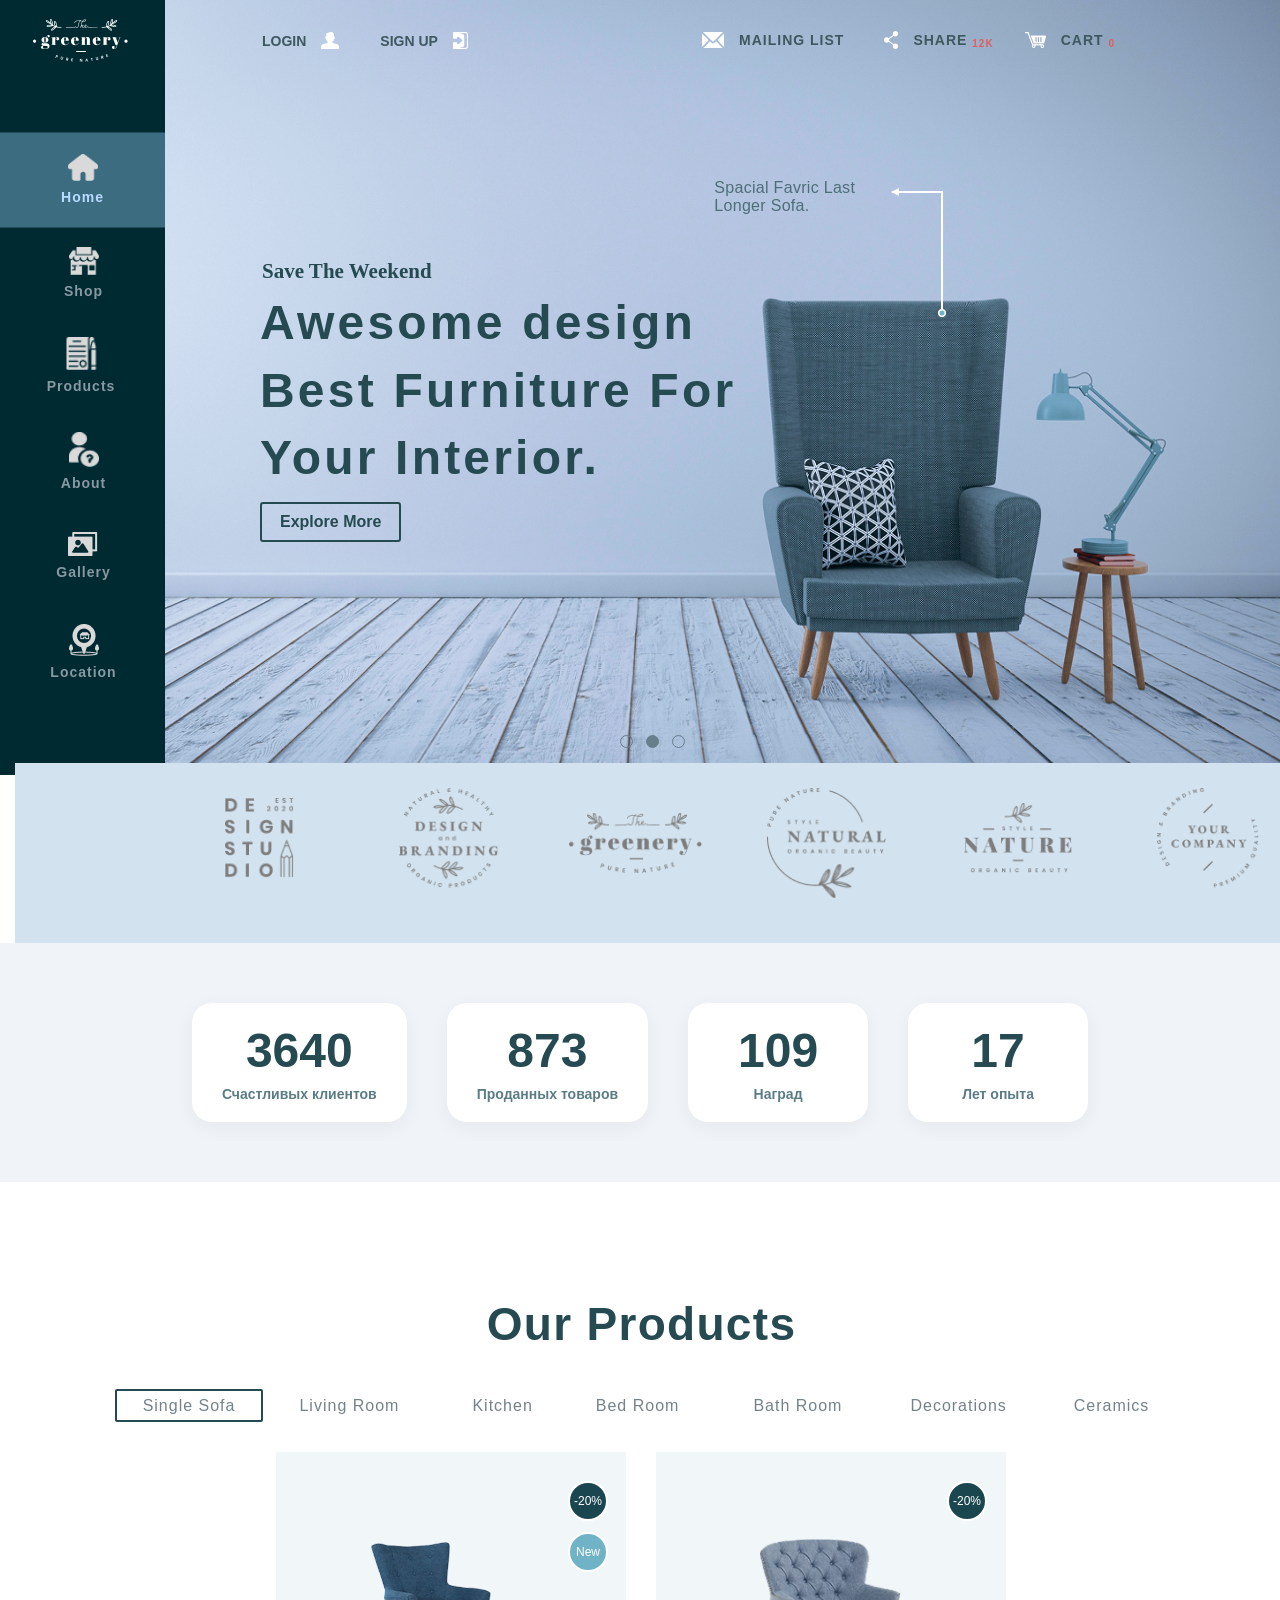
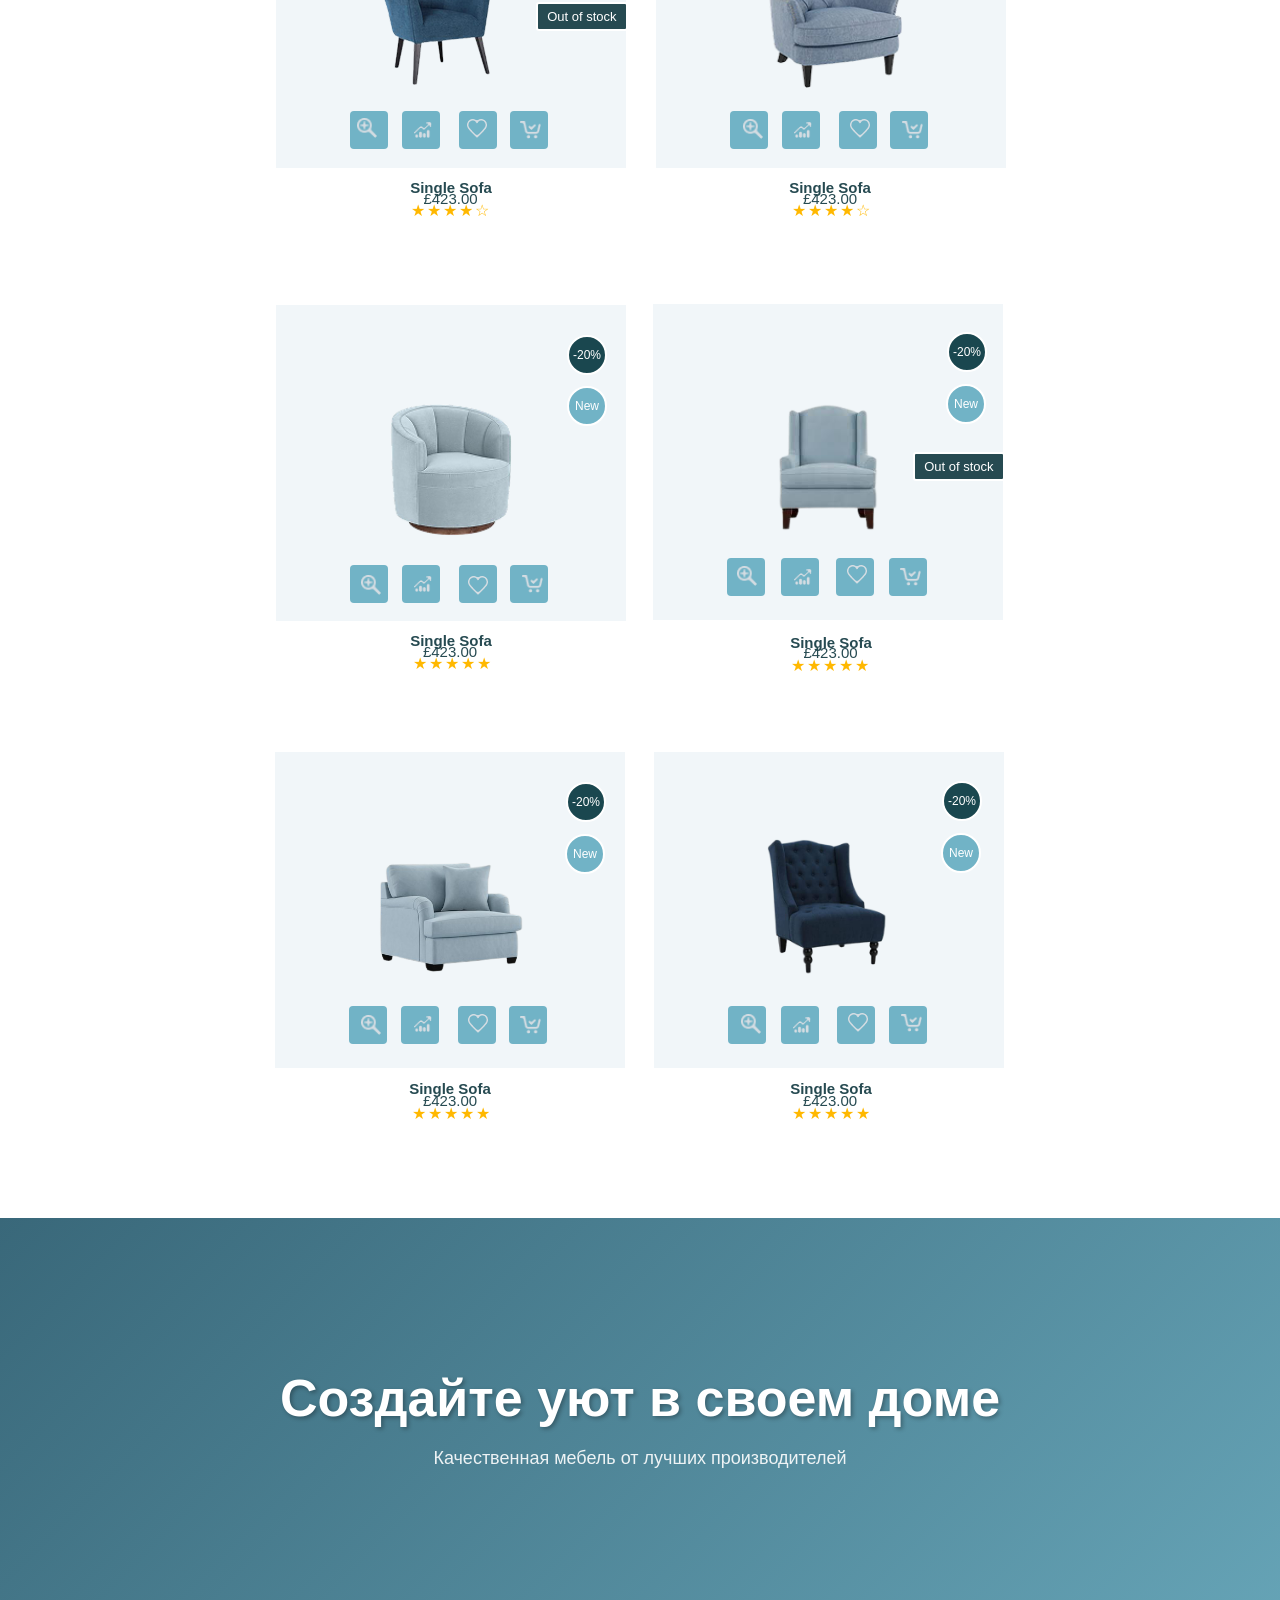
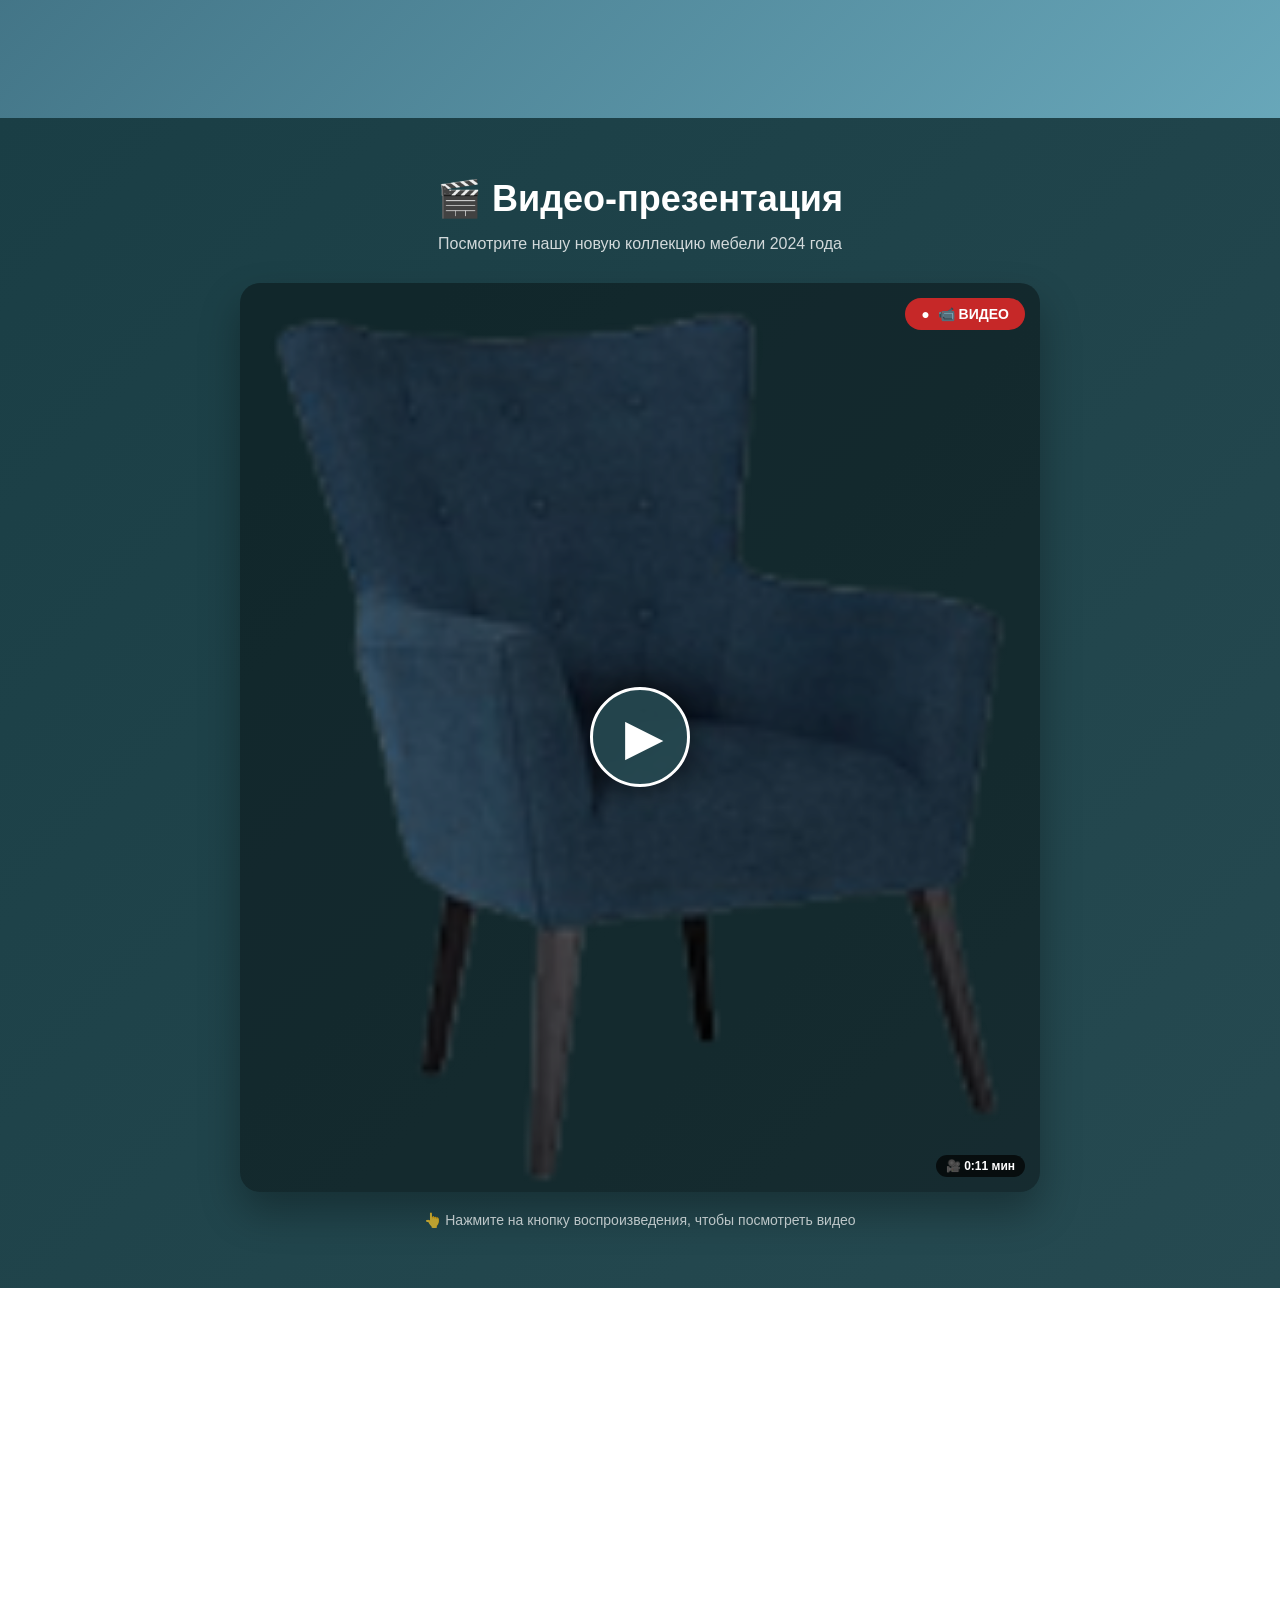
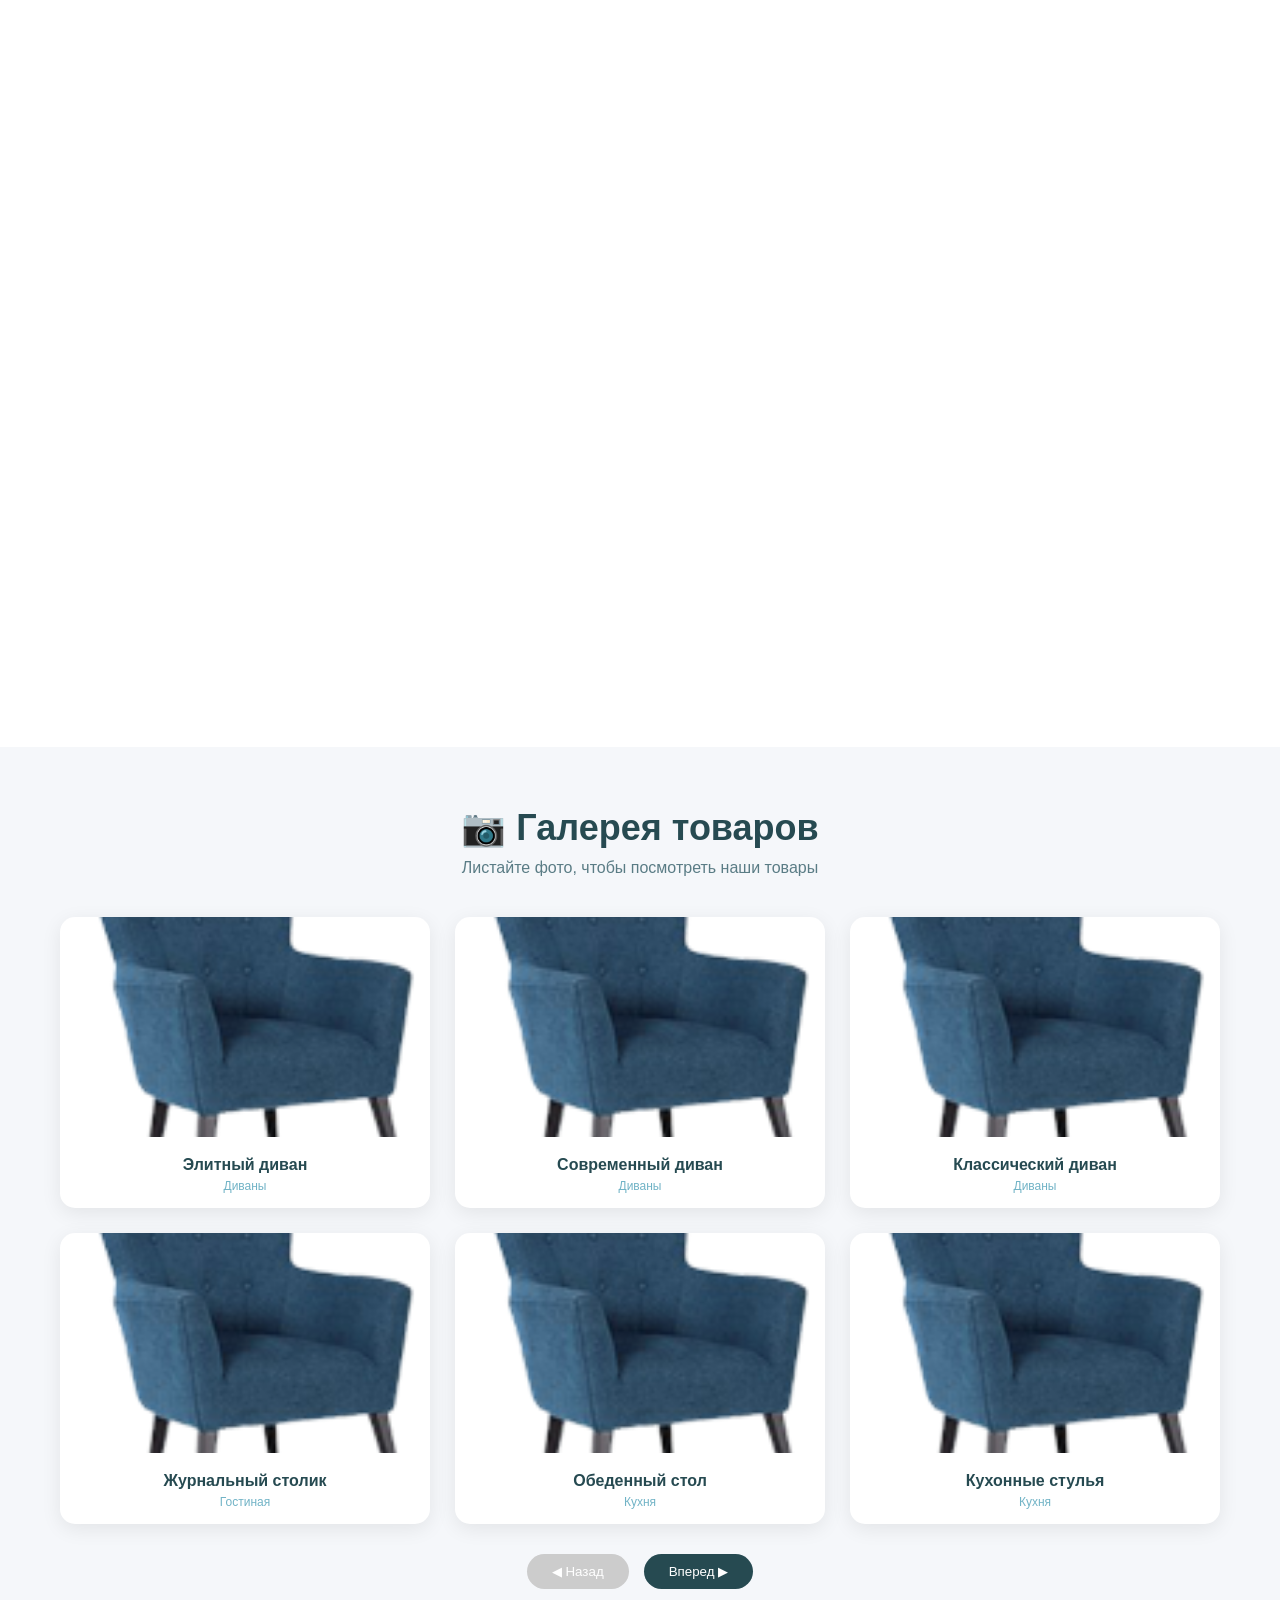
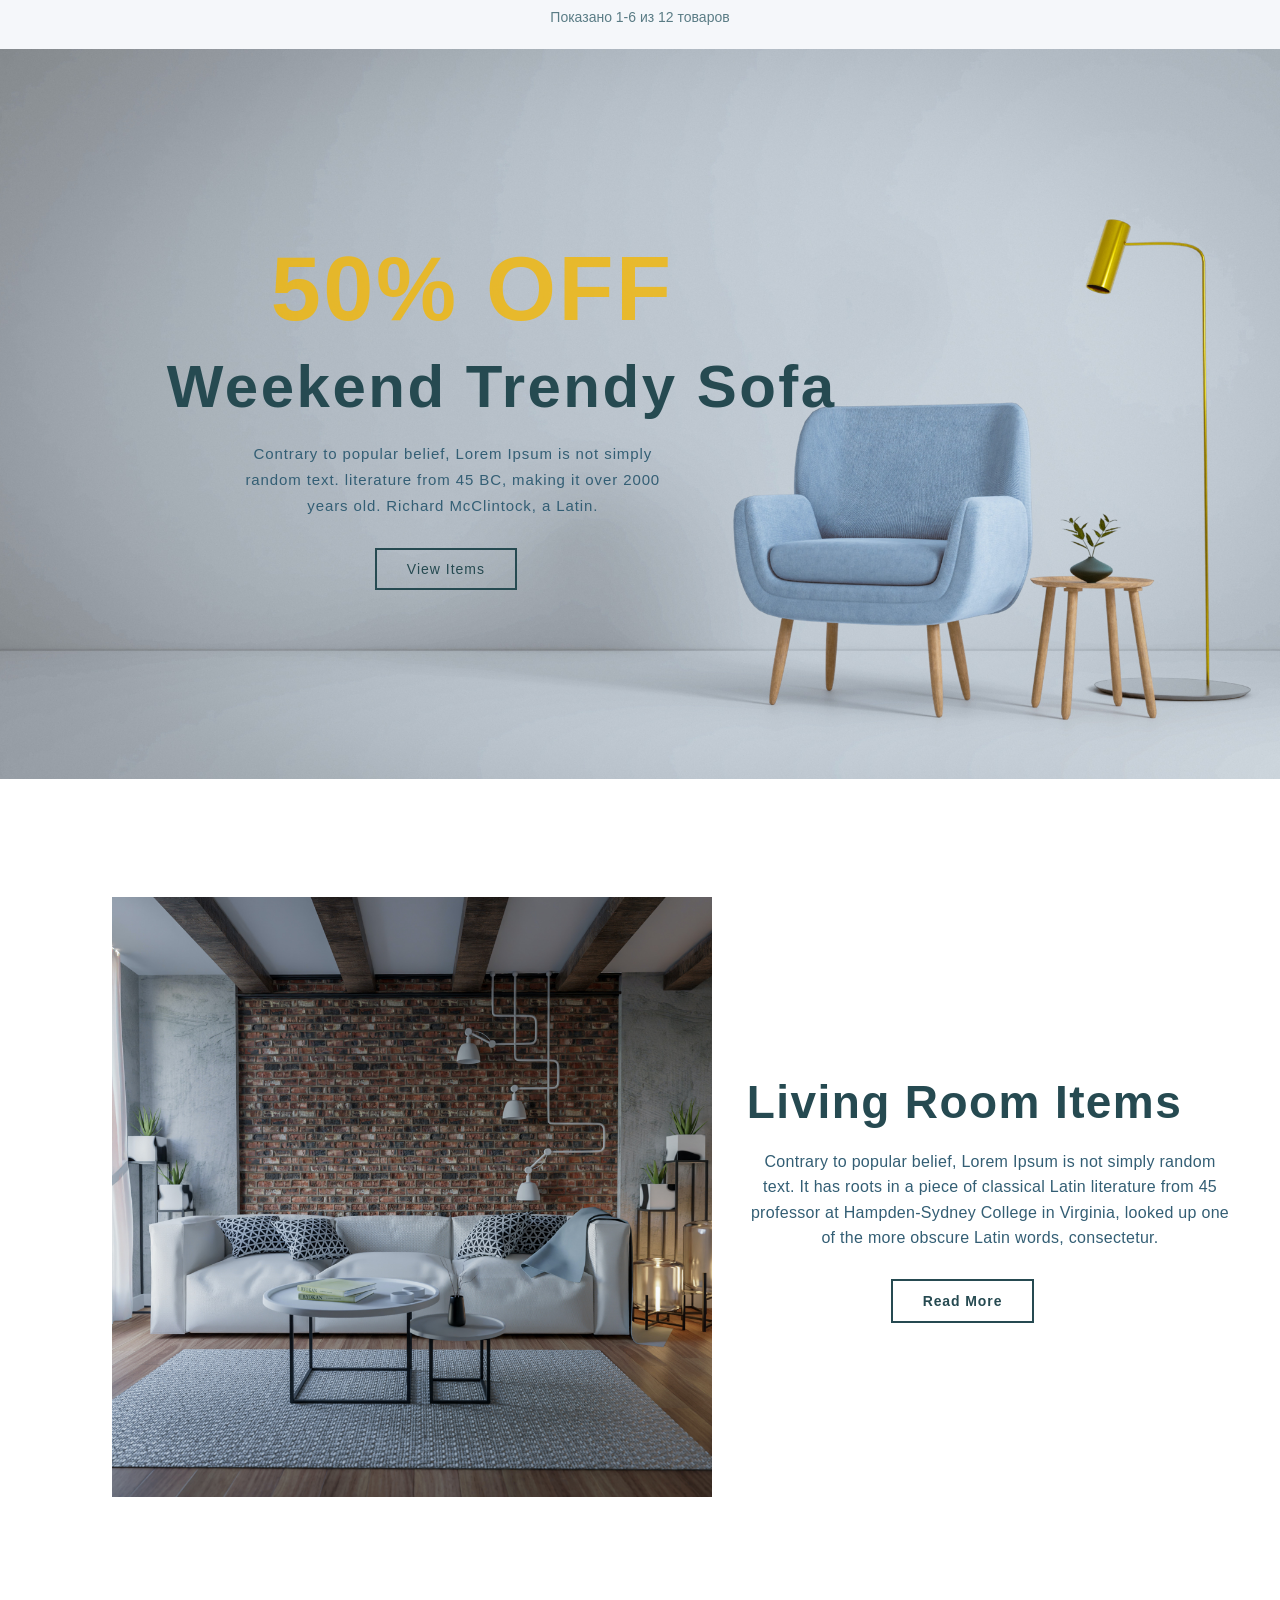
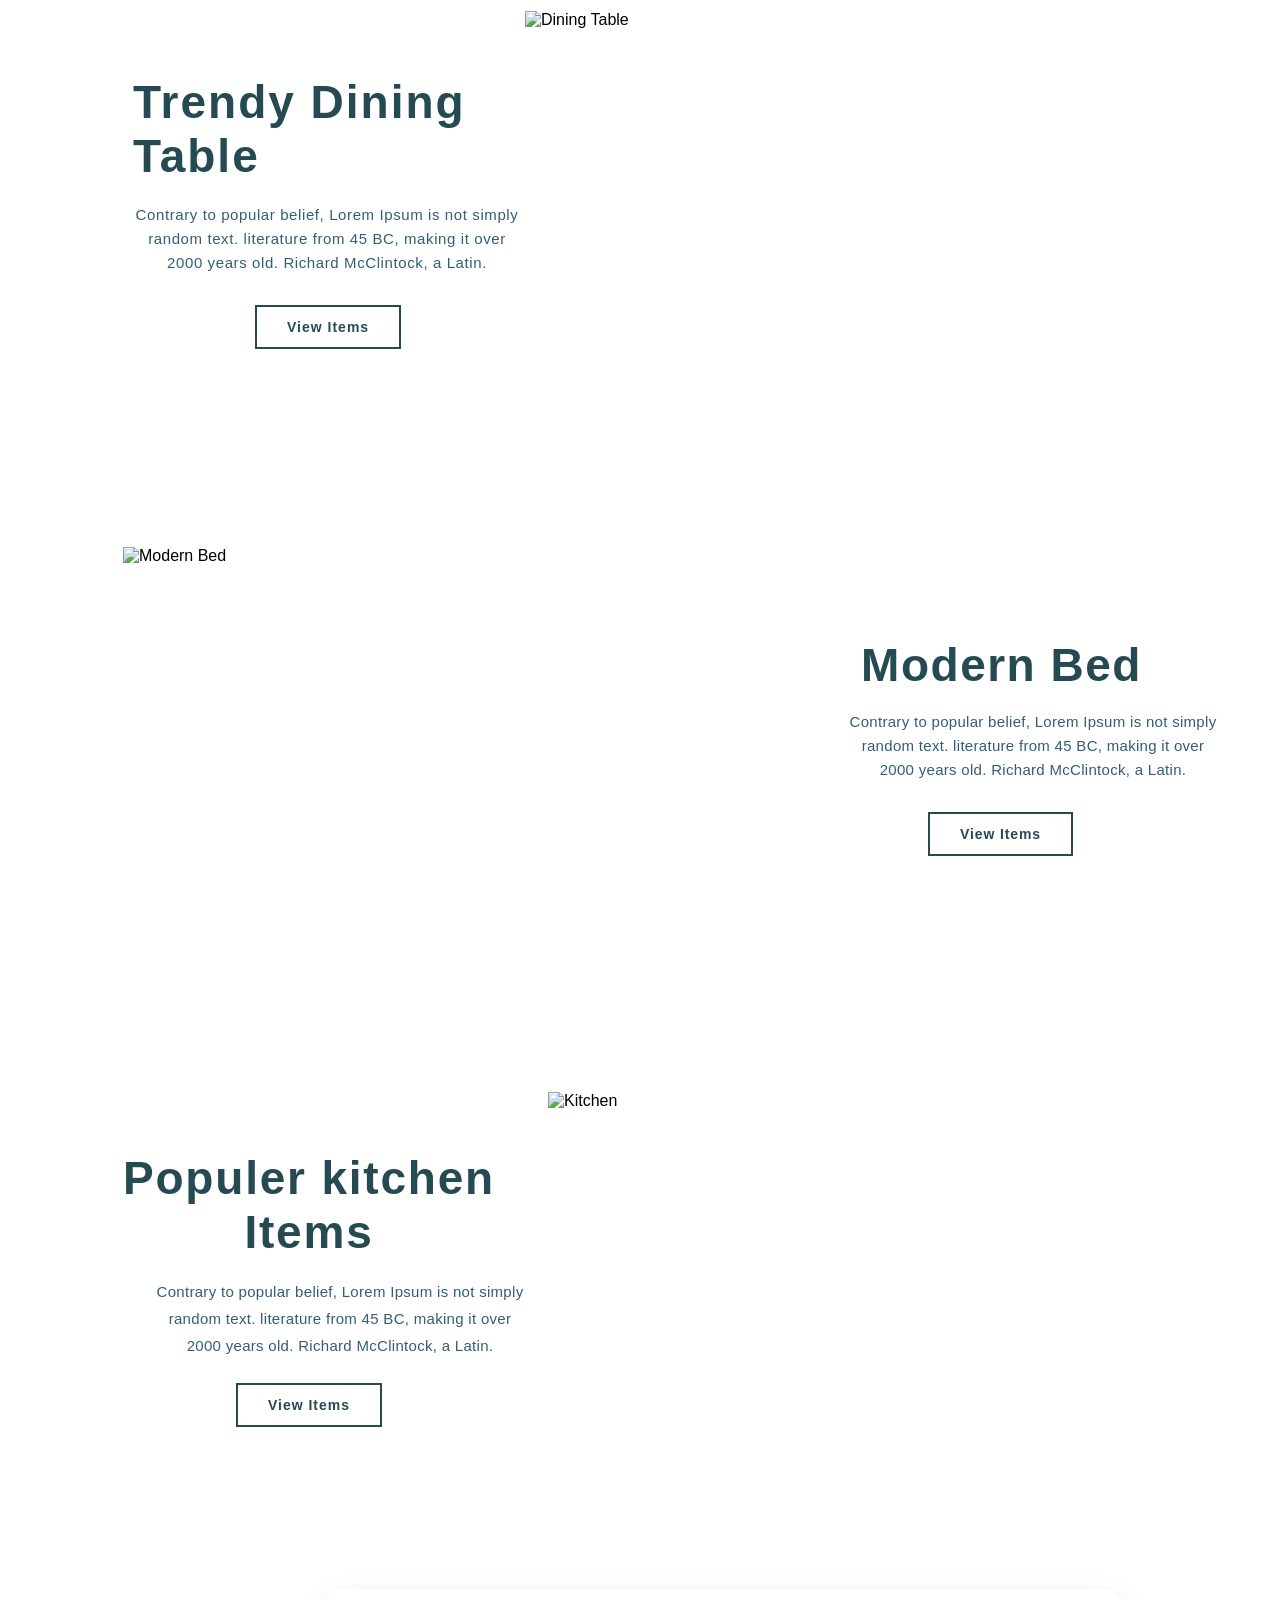
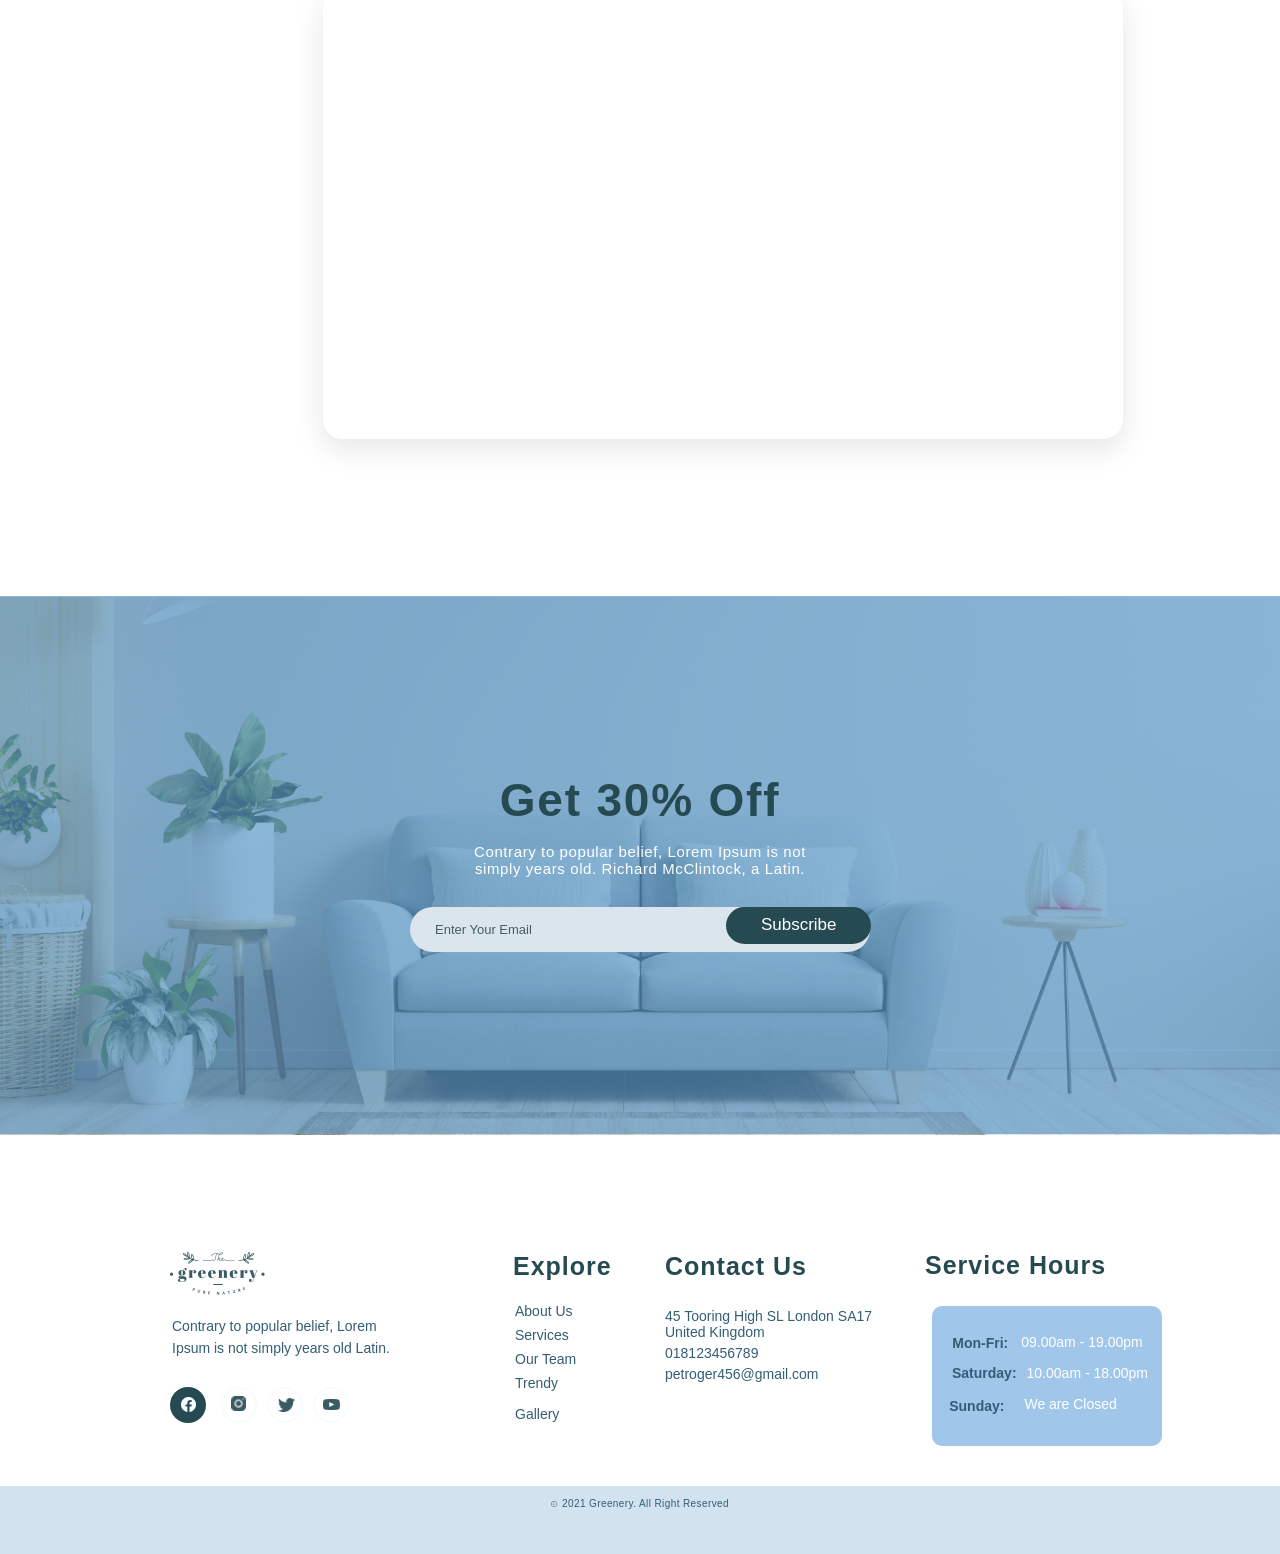
==== commit e154dbab: "feat: adding new files" ====
--- a/index.html
+++ b/index.html
@@ -5,10 +5,14 @@
     <link rel="stylesheet" href="style.css">
     <link rel="stylesheet" href="css/media.css">
     <link rel="stylesheet" href="css/animations.css">
+    <link rel="stylesheet" href="css/features.css">
+    <link rel="icon" type="image/svg+xml" href="data:image/svg+xml,%3Csvg xmlns='http://www.w3.org/2000/svg' viewBox='0 0 100 100'%3E%3Ctext y='.9em' font-size='90'%3E🌿%3C/text%3E%3C/svg%3E">
+    <script src="https://api-maps.yandex.ru/2.1/?apikey=ваш_ключ&lang=ru_RU"></script>
     <meta name="viewport" content="width=device-width, initial-scale=1.0">
     <title>Greenery</title>
 </head>
 <body>
+
 <div class="vertical-line">
     <div class="logo-container">
         <img src="assets/icons/logo.png" alt="logo">
@@ -17,7 +21,7 @@
     <nav class="menu-container" aria-label="Sidebar navigation">
         <div class="menu-item home-item">
             <div class="active-indicator"></div>
-            <a href="#">
+            <a href="#hero" data-section="hero">
                 <img src="assets/icons/home.png" alt="home">
                 <span>Home</span>
             </a>
@@ -31,39 +35,37 @@
         </div>
 
         <div class="menu-item blog-item">
-            <a href="#">
+            <a href="#products" data-section="products">
                 <img src="assets/icons/blog.png" alt="blog">
-                <span>Blog</span>
+                <span>Products</span>
             </a>
         </div>
 
         <div class="menu-item about-item">
-            <a href="#">
+            <a href="#about" data-section="about">
                 <img src="assets/icons/about_us.png" alt="about us">
-                <span>About Us</span>
+                <span>About</span>
             </a>
         </div>
 
         <div class="menu-item gallery-item">
-            <a href="#">
+            <a href="#gallery" data-section="gallery">
                 <img src="assets/icons/gallery.png" alt="gallery">
                 <span>Gallery</span>
             </a>
         </div>
 
         <div class="menu-item location-item">
-            <a href="#">
+            <a href="#map-section" data-section="map-section">
                 <img src="assets/icons/location.png" alt="location">
                 <span>Location</span>
             </a>
         </div>
-        
-       
     </nav>
 </div>
 
 <div class="main-content">
-    <header class="hero-section">
+    <header class="hero-section" id="hero">
         <div class="container">
             <div class="header-line">
                 <div class="nav-left">
@@ -144,7 +146,28 @@
             </div>
         </section>
 
-        <section class="container2" aria-label="Our products">
+        <section class="counters-section fade-on-scroll" id="about">
+            <div class="counters-container">
+                <div class="counter-item">
+                    <div class="counter-number" data-target="5000">0</div>
+                    <div class="counter-label">Счастливых клиентов</div>
+                </div>
+                <div class="counter-item">
+                    <div class="counter-number" data-target="1200">0</div>
+                    <div class="counter-label">Проданных товаров</div>
+                </div>
+                <div class="counter-item">
+                    <div class="counter-number" data-target="150">0</div>
+                    <div class="counter-label">Наград</div>
+                </div>
+                <div class="counter-item">
+                    <div class="counter-number" data-target="24">0</div>
+                    <div class="counter-label">Лет опыта</div>
+                </div>
+            </div>
+        </section>
+
+        <section class="container2" aria-label="Our products" id="products">
             <div class="header2-text">
                 <h1>Our Products</h1>
             </div>
@@ -160,8 +183,8 @@
             </nav>
 
             <div class="main-picture">
-                <!-- Карточка 1 -->
-                <article class="product-card">
+                <!-- Карточки товаров 1-6 -->
+                <article class="product-card" data-id="1">
                     <div class="picture1">
                         <div class="corner-badges">
                             <div class="badge badge-discount">-20%</div>
@@ -189,8 +212,7 @@
                     </div>
                 </article>
 
-                <!-- Карточка 2 -->
-                <article class="product-card">
+                <article class="product-card" data-id="2">
                     <div class="picture2">
                         <div class="corner-badges">
                             <div class="badge badge-discount">-20%</div>
@@ -216,8 +238,7 @@
                     </div>
                 </article>
 
-                <!-- Карточка 3 -->
-                <article class="product-card">
+                <article class="product-card" data-id="3">
                     <div class="picture3">
                         <div class="corner-badges">
                             <div class="badge badge-discount">-20%</div>
@@ -244,8 +265,7 @@
                     </div>
                 </article>
 
-                <!-- Карточка 4 -->
-                <article class="product-card">
+                <article class="product-card" data-id="4">
                     <div class="picture4">
                         <div class="corner-badges">
                             <div class="badge badge-discount">-20%</div>
@@ -273,8 +293,7 @@
                     </div>
                 </article>
 
-                <!-- Карточка 5 -->
-                <article class="product-card">
+                <article class="product-card" data-id="5">
                     <div class="picture5">
                         <div class="corner-badges">
                             <div class="badge badge-discount">-20%</div>
@@ -301,8 +320,7 @@
                     </div>
                 </article>
 
-                <!-- Карточка 6 -->
-                <article class="product-card">
+                <article class="product-card" data-id="6">
                     <div class="picture6">
                         <div class="corner-badges">
                             <div class="badge badge-discount">-20%</div>
@@ -328,6 +346,82 @@
                         </div>
                     </div>
                 </article>
+            </div>
+        </section>
+
+        <section class="parallax-section">
+            <div class="parallax-layer layer-1"></div>
+            <div class="parallax-layer layer-2"></div>
+            <div class="parallax-layer layer-3"></div>
+            <div class="parallax-content">
+                <h2>Создайте уют в своем доме</h2>
+                <p>Качественная мебель от лучших производителей</p>
+            </div>
+        </section>
+
+        <section class="video-promo-section fade-on-scroll">
+            <div class="video-promo-container">
+                <h2 class="video-promo-title">🎬 Видео-презентация</h2>
+                <p class="video-promo-subtitle">Посмотрите нашу новую коллекцию мебели 2024 года</p>
+                <div class="video-wrapper" id="videoWrapper">
+                    <div class="video-thumbnail" id="videoThumbnail">
+                        <div class="video-badge">
+                            <span>📹 ВИДЕО</span>
+                        </div>
+                        <img src="assets/images/c1.jpg" alt="Видео-презентация" onerror="this.src='assets/images/chair.png'">
+                        <div class="video-play-overlay">
+                            <div class="play-large-btn" id="mainVideoPlayBtn">
+                                <div class="play-symbol">▶</div>
+                            </div>
+                        </div>
+                        <div class="video-duration">
+                            🎥 0:11 мин
+                        </div>
+                    </div>
+                </div>
+                <p style="color: white; margin-top: 20px; opacity: 0.7; font-size: 14px;">👆 Нажмите на кнопку воспроизведения, чтобы посмотреть видео</p>
+            </div>
+        </section>
+
+        <section class="media-gallery fade-on-scroll" id="gallery">
+            <h2 style="font-size: 36px; color: #264A51; margin-bottom: 20px; text-align: center;">🎵 Медиагалерея</h2>
+            <p style="color: #5a7c85; margin-bottom: 30px; text-align: center;">Нажмите на кнопки, чтобы менять изображения и слушать звуки</p>
+            <div class="gallery-container">
+                <div class="gallery-main">
+                    <img id="galleryMainImage" class="gallery-main-image" src="assets/images/c1.jpg" alt="Gallery image" onerror="this.src='assets/images/chair.png'">
+                </div>
+                <div class="gallery-controls">
+                    <button class="gallery-btn" id="prevImageBtn">◀ Предыдущее</button>
+                    <button class="gallery-btn" id="randomImageBtn">🎲 Случайное</button>
+                    <button class="gallery-btn" id="nextImageBtn">Следующее ▶</button>
+                </div>
+                <div id="currentMusicInfo" style="text-align: center; margin: 10px 0; font-size: 14px; color: #71B3C6; font-weight: 500;"></div>
+                <div class="gallery-audio">
+                    <button class="audio-play-btn" id="audioPlayBtn">▶</button>
+                    <div id="audioPlayingIndicator" class="audio-playing-indicator" style="display: none;">
+                        <span></span><span></span><span></span><span></span><span></span>
+                    </div>
+                    <div class="volume-control">
+                        <span>🔊</span>
+                        <input type="range" id="volumeSlider" min="0" max="100" value="70">
+                    </div>
+                </div>
+                <div class="gallery-thumbnails" id="galleryThumbnails"></div>
+            </div>
+        </section>
+
+        <section class="photo-gallery-section fade-on-scroll">
+            <div class="photo-gallery-container">
+                <h2 class="photo-gallery-title">📷 Галерея товаров</h2>
+                <p class="photo-gallery-subtitle">Листайте фото, чтобы посмотреть наши товары</p>
+                
+                <div class="photo-grid" id="photoGrid"></div>
+                
+                <div class="photo-nav">
+                    <button class="photo-nav-btn" id="prevPhotoBtn">◀ Назад</button>
+                    <button class="photo-nav-btn" id="nextPhotoBtn">Вперед ▶</button>
+                </div>
+                <div class="photo-indicator" id="photoIndicator"></div>
             </div>
         </section>
 
@@ -386,6 +480,12 @@
             </div>
             <div class="living-badge4">
                 <span>Kitchen</span>
+            </div>
+        </section>
+
+        <section class="map-section fade-on-scroll" id="map-section">
+            <div class="map-container">
+                <div id="map"></div>
             </div>
         </section>
     </main>
@@ -462,6 +562,7 @@
     </div>
 </div>
 
+<script src="js/features.js"></script>
 <script>
     async function updateCartCount() {
         try {
@@ -469,9 +570,7 @@
             const cartItems = await response.json();
             const cartCount = cartItems.reduce((sum, item) => sum + item.quantity, 0);
             const cartBadge = document.getElementById('cartCount');
-            if (cartBadge) {
-                cartBadge.textContent = cartCount;
-            }
+            if (cartBadge) cartBadge.textContent = cartCount;
         } catch (error) {
             console.error('Ошибка загрузки корзины:', error);
         }
--- a/style.css
+++ b/style.css
@@ -21,6 +21,13 @@
     display: flex;
     margin: 0;
     padding: 0;
+}
+
+body.menu-open {
+    overflow: hidden !important;
+    position: fixed !important;
+    width: 100% !important;
+    height: 100% !important;
 }
 
 .menu-item span { font-weight: 600; }
@@ -490,7 +497,7 @@
     padding-top: 95px;
     overflow-x: auto;
     width: 100vw; 
-    margin-left: -5.7vw; 
+    margin-left: -5.3vw; 
     position: relative;
     left: 50%;
     transform: translateX(-50%);
@@ -2194,3 +2201,185 @@
     object-fit: contain;
 }
 
+.burger-menu {
+    display: none;
+    flex-direction: column;
+    cursor: pointer;
+    z-index: 1001;
+    position: fixed;
+    top: 20px;
+    right: 20px;
+    background: white;
+    padding: 12px;
+    border-radius: 10px;
+    box-shadow: 0 2px 10px rgba(0,0,0,0.1);
+    transition: opacity 0.3s ease, visibility 0.3s ease;
+}
+
+.burger-menu.hide-burger {
+    opacity: 0 !important;
+    visibility: hidden !important;
+    pointer-events: none !important;
+}
+
+.burger-line {
+    width: 25px;
+    height: 2px;
+    background: #264A51;
+    margin: 3px 0;
+    transition: 0.3s;
+}
+
+.burger-menu.active .burger-line:nth-child(1) {
+    transform: rotate(45deg) translate(5px, 5px);
+}
+
+.burger-menu.active .burger-line:nth-child(2) {
+    opacity: 0;
+}
+
+.burger-menu.active .burger-line:nth-child(3) {
+    transform: rotate(-45deg) translate(6px, -6px);
+}
+
+.mobile-menu {
+    position: fixed;
+    top: 0;
+    right: -100%;
+    width: 320px;
+    height: 100vh;
+    background: #1A3E45;
+    z-index: 1000;
+    transition: right 0.3s cubic-bezier(0.4, 0, 0.2, 1);
+    padding-top: 20px;
+    box-shadow: -5px 0 30px rgba(0,0,0,0.3);
+    overflow-y: auto;
+}
+
+.mobile-menu.active {
+    right: 0;
+}
+
+.mobile-menu .menu-item {
+    padding: 12px 25px;
+    border-bottom: 1px solid rgba(113, 179, 198, 0.2);
+    width: 100%;
+}
+
+.mobile-menu .menu-item a {
+    color: white;
+    text-decoration: none;
+    display: flex;
+    align-items: center;
+    gap: 15px;
+    font-size: 16px;
+    width: 100%;
+}
+
+.mobile-menu .menu-item img {
+    width: 24px;
+    filter: brightness(0) invert(1);
+}
+
+.mobile-menu .menu-item:hover {
+    background: rgba(113, 179, 198, 0.2);
+}
+
+.mobile-overlay {
+    position: fixed;
+    top: 0;
+    left: 0;
+    width: 100%;
+    height: 100%;
+    background: rgba(0,0,0,0.7);
+    z-index: 999;
+    visibility: hidden;
+    opacity: 0;
+    transition: 0.3s;
+}
+
+.mobile-overlay.active {
+    visibility: visible;
+    opacity: 1;
+}
+
+.mobile-logo {
+    text-align: center;
+    padding: 20px;
+    border-bottom: 1px solid rgba(113, 179, 198, 0.3);
+    margin-bottom: 10px;
+}
+
+.mobile-logo img {
+    max-width: 80px;
+}
+
+.mobile-logo h2 {
+    color: white;
+    font-size: 14px;
+    letter-spacing: 2px;
+    margin-top: 10px;
+    font-family: 'Dosis', sans-serif;
+}
+
+.mobile-close {
+    position: absolute;
+    top: 15px;
+    left: 15px;
+    background: none;
+    border: none;
+    color: white;
+    font-size: 24px;
+    cursor: pointer;
+    padding: 10px;
+}
+
+.mobile-section-title {
+    color: #71B3C6;
+    font-size: 12px;
+    letter-spacing: 2px;
+    padding: 15px 25px 5px 25px;
+    border-top: 1px solid rgba(113, 179, 198, 0.2);
+    margin-top: 10px;
+}
+
+@media (max-width: 992px) {
+    .vertical-line {
+        display: none;
+    }
+    
+    .main-content {
+        margin-left: 0;
+        width: 100%;
+    }
+    
+    .burger-menu {
+        display: flex !important;
+    }
+    
+    .copyright-bar {
+        margin-left: 0;
+        width: 100%;
+    }
+    
+    .subscribe,
+    .footer-bottom,
+    .image-container {
+        margin-left: 0;
+        width: 100%;
+    }
+}
+
+@media (max-width: 480px) {
+    .mobile-menu {
+        width: 280px;
+    }
+    
+    .mobile-menu .menu-item a {
+        font-size: 14px;
+    }
+    
+    .mobile-menu .menu-item img {
+        width: 20px;
+    }
+}
--- a/css/features.css
+++ b/css/features.css
@@ -0,0 +1,1293 @@
+.preloader {
+    position: fixed;
+    top: 0;
+    left: 0;
+    width: 100%;
+    height: 100%;
+    background: linear-gradient(135deg, #1A3E45 0%, #264A51 100%);
+    display: flex;
+    justify-content: center;
+    align-items: center;
+    z-index: 9999;
+    transition: opacity 0.5s ease, visibility 0.5s ease;
+}
+
+.preloader.hide {
+    opacity: 0;
+    visibility: hidden;
+}
+
+.preloader-content {
+    display: flex;
+    flex-direction: column;
+    align-items: center;
+    justify-content: center;
+    position: relative;
+}
+
+.preloader-spinner {
+    position: relative;
+    width: 80px;
+    height: 80px;
+    margin-bottom: 30px;
+}
+
+.preloader-spinner::before {
+    content: '';
+    position: absolute;
+    top: 0;
+    left: 0;
+    width: 100%;
+    height: 100%;
+    border: 4px solid rgba(113, 179, 198, 0.3);
+    border-top: 4px solid #71B3C6;
+    border-radius: 50%;
+    animation: preloaderSpin 1s linear infinite;
+}
+
+.preloader-spinner::after {
+    content: '';
+    position: absolute;
+    top: 10px;
+    left: 10px;
+    right: 10px;
+    bottom: 10px;
+    border: 3px solid rgba(255, 255, 255, 0.2);
+    border-bottom: 3px solid #fff;
+    border-radius: 50%;
+    animation: preloaderSpin 0.5s linear infinite reverse;
+}
+
+@keyframes preloaderSpin {
+    0% { transform: rotate(0deg); }
+    100% { transform: rotate(360deg); }
+}
+
+.preloader-text {
+    color: white;
+    font-family: 'Dosis', sans-serif;
+    font-size: 18px;
+    letter-spacing: 4px;
+    text-align: center;
+    position: relative;
+    margin-top: 0;
+}
+
+.preloader-text span {
+    display: inline-block;
+    animation: textFadeIn 0.5s ease forwards;
+    opacity: 0;
+}
+
+.preloader-text span:nth-child(1) { animation-delay: 0.1s; }
+.preloader-text span:nth-child(2) { animation-delay: 0.2s; }
+.preloader-text span:nth-child(3) { animation-delay: 0.3s; }
+.preloader-text span:nth-child(4) { animation-delay: 0.4s; }
+.preloader-text span:nth-child(5) { animation-delay: 0.5s; }
+.preloader-text span:nth-child(6) { animation-delay: 0.6s; }
+.preloader-text span:nth-child(7) { animation-delay: 0.7s; }
+.preloader-text span:nth-child(8) { animation-delay: 0.8s; }
+
+@keyframes textFadeIn {
+    from {
+        opacity: 0;
+        transform: translateY(10px);
+    }
+    to {
+        opacity: 1;
+        transform: translateY(0);
+    }
+}
+
+.preloader-text::before,
+.preloader-text::after {
+    content: '🌿';
+    position: absolute;
+    top: 50%;
+    transform: translateY(-50%);
+    font-size: 20px;
+    opacity: 0.7;
+    animation: leafFloat 2s ease-in-out infinite;
+}
+
+.preloader-text::before {
+    left: -35px;
+}
+
+.preloader-text::after {
+    right: -35px;
+}
+
+@keyframes leafFloat {
+    0%, 100% { transform: translateY(-50%) rotate(0deg); }
+    50% { transform: translateY(-60%) rotate(10deg); }
+}
+
+.burger-menu {
+    display: none;
+    flex-direction: column;
+    cursor: pointer;
+    z-index: 1001;
+    position: fixed;
+    top: 20px;
+    right: 20px;
+    background: white;
+    padding: 12px;
+    border-radius: 10px;
+    box-shadow: 0 2px 10px rgba(0,0,0,0.1);
+}
+
+.burger-line {
+    width: 25px;
+    height: 2px;
+    background: #264A51;
+    margin: 3px 0;
+    transition: 0.3s;
+}
+
+.burger-menu.active .burger-line:nth-child(1) {
+    transform: rotate(45deg) translate(5px, 5px);
+}
+
+.burger-menu.active .burger-line:nth-child(2) {
+    opacity: 0;
+}
+
+.burger-menu.active .burger-line:nth-child(3) {
+    transform: rotate(-45deg) translate(6px, -6px);
+}
+
+.mobile-menu {
+    position: fixed;
+    top: 0;
+    right: -100%;
+    width: 320px;
+    height: 100vh;
+    background: #1A3E45;
+    z-index: 1000;
+    transition: right 0.3s cubic-bezier(0.4, 0, 0.2, 1);
+    padding-top: 20px;
+    box-shadow: -5px 0 30px rgba(0,0,0,0.3);
+    overflow-y: auto;
+}
+
+.mobile-menu.active {
+    right: 0;
+}
+
+.mobile-menu .menu-item {
+    padding: 12px 25px;
+    border-bottom: 1px solid rgba(113, 179, 198, 0.2);
+    width: 100%;
+}
+
+.mobile-menu .menu-item a {
+    color: white;
+    text-decoration: none;
+    display: flex;
+    align-items: center;
+    gap: 15px;
+    font-size: 16px;
+    width: 100%;
+}
+
+.mobile-menu .menu-item img {
+    width: 24px;
+    filter: brightness(0) invert(1);
+}
+
+.mobile-menu .active-indicator {
+    display: none;
+}
+
+.mobile-menu .menu-item:hover {
+    background: rgba(113, 179, 198, 0.2);
+}
+
+.mobile-overlay {
+    position: fixed;
+    top: 0;
+    left: 0;
+    width: 100%;
+    height: 100%;
+    background: rgba(0,0,0,0.7);
+    z-index: 999;
+    visibility: hidden;
+    opacity: 0;
+    transition: 0.3s;
+}
+
+.mobile-overlay.active {
+    visibility: visible;
+    opacity: 1;
+}
+
+body.menu-open {
+    overflow: hidden;
+}
+
+.mobile-logo {
+    text-align: center;
+    padding: 20px;
+    border-bottom: 1px solid rgba(113, 179, 198, 0.3);
+    margin-bottom: 10px;
+}
+
+.mobile-logo img {
+    max-width: 80px;
+}
+
+.mobile-logo h2 {
+    color: white;
+    font-size: 14px;
+    letter-spacing: 2px;
+    margin-top: 10px;
+    font-family: 'Dosis', sans-serif;
+}
+
+.mobile-close {
+    position: absolute;
+    top: 15px;
+    left: 15px;
+    background: none;
+    border: none;
+    color: white;
+    font-size: 24px;
+    cursor: pointer;
+    padding: 10px;
+    z-index: 10;
+}
+
+.mobile-section-title {
+    color: #71B3C6;
+    font-size: 12px;
+    letter-spacing: 2px;
+    padding: 15px 25px 5px 25px;
+    border-top: 1px solid rgba(113, 179, 198, 0.2);
+    margin-top: 10px;
+}
+
+@media (max-width: 992px) {
+    .vertical-line .logo-container {
+        opacity: 1 !important;
+        visibility: visible !important;
+        position: relative !important;
+        display: flex !important;
+        justify-content: center !important;
+        align-items: center !important;
+        width: 100% !important;
+        padding: 15px 0 !important;
+        margin: 0 auto !important;
+    }
+    
+    .vertical-line .logo-container img {
+        margin: 0 auto !important;
+        display: block !important;
+    }
+    
+    .vertical-line .menu-container {
+        opacity: 0 !important;
+        visibility: visible !important;
+    }
+    
+    .hero-section .header-line {
+        opacity: 0 !important;
+        visibility: visible !important;
+    }
+    
+    .hero-section .feature-text-container {
+        opacity: 0 !important;
+        visibility: visible !important;
+    }
+    
+    .hero-section .slider-dots {
+        opacity: 0 !important;
+        visibility: visible !important;
+    }
+    
+    .hero-content {
+        opacity: 1 !important;
+        visibility: visible !important;
+    }
+    
+    .burger-menu {
+        display: flex !important;
+    }
+    
+    .vertical-line {
+        width: 100% !important;
+        min-height: auto !important;
+        background-color: #1A3E45 !important;
+        padding: 0 !important;
+        display: flex !important;
+        flex-direction: column !important;
+        align-items: center !important;
+    }
+    
+    .vertical-line::before {
+        display: none !important;
+    }
+}
+
+@media (min-width: 993px) {
+    .vertical-line .logo-container {
+        opacity: 1 !important;
+        visibility: visible !important;
+    }
+    
+    .vertical-line .menu-container,
+    .hero-section .header-line,
+    .hero-section .feature-text-container,
+    .hero-section .slider-dots,
+    .hero-content {
+        opacity: 1 !important;
+        visibility: visible !important;
+    }
+    
+    .burger-menu {
+        display: none !important;
+    }
+}
+
+.modal {
+    display: none;
+    position: fixed;
+    top: 0;
+    left: 0;
+    width: 100%;
+    height: 100%;
+    background: rgba(0,0,0,0.7);
+    z-index: 2000;
+    justify-content: center;
+    align-items: center;
+}
+
+.modal.active {
+    display: flex;
+}
+
+.modal-content {
+    background: white;
+    border-radius: 20px;
+    max-width: 550px;
+    width: 90%;
+    max-height: 85vh;
+    overflow-y: auto;
+    padding: 30px;
+    position: relative;
+    animation: modalSlideIn 0.3s ease;
+}
+
+@keyframes modalSlideIn {
+    from {
+        transform: translateY(-50px);
+        opacity: 0;
+    }
+    to {
+        transform: translateY(0);
+        opacity: 1;
+    }
+}
+
+.modal-close {
+    position: absolute;
+    top: 15px;
+    right: 20px;
+    font-size: 28px;
+    cursor: pointer;
+    color: #5a7c85;
+    transition: 0.3s;
+}
+
+.modal-close:hover {
+    color: #e74c3c;
+    transform: rotate(90deg);
+}
+
+.modal h3 {
+    color: #264A51;
+    margin-bottom: 20px;
+    font-size: 24px;
+}
+
+.modal .form-group {
+    margin-bottom: 20px;
+}
+
+.modal .form-group label {
+    display: block;
+    margin-bottom: 8px;
+    font-weight: 600;
+    color: #264A51;
+    font-size: 14px;
+}
+
+.modal .form-group input,
+.modal .form-group select,
+.modal .form-group textarea {
+    width: 100%;
+    padding: 12px;
+    border: 2px solid #e0e8ed;
+    border-radius: 10px;
+    outline: none;
+    font-size: 14px;
+    font-family: inherit;
+}
+
+.modal .form-group input:focus,
+.modal .form-group select:focus,
+.modal .form-group textarea:focus {
+    border-color: #71B3C6;
+}
+
+.modal-buttons {
+    display: flex;
+    gap: 15px;
+    margin-top: 25px;
+}
+
+.modal-btn {
+    flex: 1;
+    padding: 12px;
+    border: none;
+    border-radius: 30px;
+    cursor: pointer;
+    font-weight: 600;
+    transition: 0.3s;
+}
+
+.modal-btn-primary {
+    background: #264A51;
+    color: white;
+}
+
+.modal-btn-primary:hover {
+    background: #3C6C7F;
+    transform: translateY(-2px);
+}
+
+.modal-btn-secondary {
+    background: #e0e8ed;
+    color: #264A51;
+}
+
+.modal-btn-secondary:hover {
+    background: #c62828;
+    color: white;
+}
+
+.product-detail-image {
+    text-align: center;
+    margin-bottom: 20px;
+}
+
+.product-detail-image img {
+    max-width: 100%;
+    max-height: 250px;
+    border-radius: 15px;
+}
+
+.product-detail-info {
+    margin-top: 20px;
+}
+
+.product-detail-name {
+    font-size: 24px;
+    color: #264A51;
+    margin-bottom: 10px;
+}
+
+.product-detail-price {
+    font-size: 28px;
+    font-weight: 700;
+    color: #264A51;
+    margin: 15px 0;
+}
+
+.product-detail-rating {
+    display: flex;
+    gap: 5px;
+    margin: 10px 0;
+    color: #FFB800;
+    font-size: 18px;
+}
+
+.product-detail-description {
+    color: #5a7c85;
+    line-height: 1.6;
+    margin: 15px 0;
+}
+
+.product-detail-stock {
+    padding: 5px 15px;
+    border-radius: 20px;
+    display: inline-block;
+    font-size: 14px;
+}
+
+.stock-in {
+    background: #e6f7e6;
+    color: #2e7d32;
+}
+
+.stock-out {
+    background: #ffe6e6;
+    color: #c62828;
+}
+
+.toast-notification {
+    position: fixed;
+    bottom: 30px;
+    right: 30px;
+    background: #264A51;
+    color: white;
+    padding: 15px 25px;
+    border-radius: 12px;
+    z-index: 3000;
+    animation: toastSlideIn 0.3s ease;
+    box-shadow: 0 4px 20px rgba(0,0,0,0.2);
+    display: flex;
+    align-items: center;
+    gap: 12px;
+    font-size: 14px;
+    max-width: 350px;
+}
+
+.toast-notification.success {
+    background: linear-gradient(135deg, #2e7d32, #1b5e20);
+}
+
+.toast-notification.error {
+    background: linear-gradient(135deg, #c62828, #b71c1c);
+}
+
+.toast-notification.warning {
+    background: linear-gradient(135deg, #f57c00, #ef6c00);
+}
+
+@keyframes toastSlideIn {
+    from {
+        transform: translateX(100%);
+        opacity: 0;
+    }
+    to {
+        transform: translateX(0);
+        opacity: 1;
+    }
+}
+
+.toast-notification.fade-out {
+    animation: toastFadeOut 0.3s ease forwards;
+}
+
+@keyframes toastFadeOut {
+    to {
+        transform: translateX(100%);
+        opacity: 0;
+    }
+}
+
+.counters-section {
+    background: #f0f4f8;
+    padding: 60px 0;
+    margin-left: -165px;
+    width: calc(100% + 165px);
+    position: relative;
+    left: 0;
+}
+
+.counters-container {
+    display: flex;
+    flex-wrap: wrap;
+    justify-content: center;
+    gap: 40px;
+    max-width: 1400px;
+    margin: 0 auto;
+    padding: 0 40px;
+}
+
+.counter-item {
+    text-align: center;
+    padding: 20px 30px;
+    background: white;
+    border-radius: 20px;
+    min-width: 180px;
+    box-shadow: 0 5px 20px rgba(0,0,0,0.05);
+}
+
+.counter-number {
+    font-size: 48px;
+    font-weight: 700;
+    color: #264A51;
+    font-family: 'Dosis', sans-serif;
+}
+
+.counter-label {
+    font-size: 14px;
+    color: #5a7c85;
+    margin-top: 8px;
+    font-weight: 600;
+}
+
+.parallax-section {
+    position: relative;
+    min-height: 500px;
+    overflow: hidden;
+    background: #0a2a32;
+    margin-left: -165px;
+    width: calc(100% + 165px);
+    left: 0;
+}
+
+.parallax-layer {
+    position: absolute;
+    top: 0;
+    left: 0;
+    width: 100%;
+    height: 120%;
+    background-repeat: no-repeat;
+    background-position: center;
+    background-size: cover;
+}
+
+.parallax-layer.layer-1 {
+    background: linear-gradient(135deg, #1A3E45, #264A51);
+    opacity: 0.4;
+}
+
+.parallax-layer.layer-2 {
+    background: linear-gradient(135deg, #264A51, #3C6C7F);
+    opacity: 0.7;
+}
+
+.parallax-layer.layer-3 {
+    background: linear-gradient(135deg, #3C6C7F, #71B3C6);
+    opacity: 0.9;
+}
+
+.parallax-content {
+    position: relative;
+    z-index: 10;
+    text-align: center;
+    padding: 150px 20px;
+    color: white;
+    max-width: 1400px;
+    margin: 0 auto;
+}
+
+.parallax-content h2 {
+    font-size: 52px;
+    margin-bottom: 20px;
+    font-family: 'Dosis', sans-serif;
+    text-shadow: 2px 2px 4px rgba(0,0,0,0.3);
+}
+
+.parallax-content p {
+    font-size: 18px;
+    max-width: 600px;
+    margin: 0 auto;
+    opacity: 0.9;
+}
+
+.fade-on-scroll {
+    opacity: 0;
+    transform: translateY(40px);
+    transition: all 0.7s ease;
+}
+
+.fade-on-scroll.visible {
+    opacity: 1;
+    transform: translateY(0);
+}
+
+.video-modal {
+    display: none;
+    position: fixed;
+    top: 0;
+    left: 0;
+    width: 100%;
+    height: 100%;
+    background: rgba(0,0,0,0.9);
+    z-index: 4000;
+    justify-content: center;
+    align-items: center;
+}
+
+.video-modal.active {
+    display: flex;
+}
+
+.video-container {
+    position: relative;
+    width: 80%;
+    max-width: 800px;
+}
+
+.video-container video {
+    width: 100%;
+    border-radius: 15px;
+}
+
+.close-video {
+    position: absolute;
+    top: -40px;
+    right: 0;
+    color: white;
+    font-size: 30px;
+    cursor: pointer;
+}
+
+.map-section {
+    padding: 60px 0;
+    background: white;
+    position: relative;
+    clear: both;
+    width: 100%;
+    margin: 0;
+    z-index: 10;
+}
+
+.map-container {
+    max-width: 800px;
+    width: 90%;
+    margin: 0 auto;
+    border-radius: 20px;
+    overflow: hidden;
+    box-shadow: 0 10px 30px rgba(0,0,0,0.1);
+    position: relative;
+    z-index: 10;
+    pointer-events: auto;
+}
+
+#map {
+    width: 100% !important;
+    height: 450px !important;
+    display: block !important;
+    position: relative !important;
+    z-index: 10 !important;
+    pointer-events: auto !important;
+}
+
+.ymaps-2-1-79-map,
+.ymaps-2-1-79-copyright,
+.ymaps-2-1-79-controls {
+    pointer-events: auto !important;
+    z-index: 10 !important;
+}
+
+@media (max-width: 768px) {
+    .map-container {
+        width: 95%;
+    }
+    #map {
+        height: 350px !important;
+    }
+}
+
+@media (max-width: 480px) {
+    #map {
+        height: 280px !important;
+    }
+}
+html {
+    scroll-behavior: smooth;
+}
+
+.scroll-top-btn {
+    position: fixed;
+    bottom: 30px;
+    right: 30px;
+    width: 50px;
+    height: 50px;
+    background: #264A51;
+    color: white;
+    border: none;
+    border-radius: 50%;
+    cursor: pointer;
+    opacity: 0;
+    visibility: hidden;
+    transition: 0.3s;
+    z-index: 100;
+    font-size: 20px;
+}
+
+.scroll-top-btn.visible {
+    opacity: 1;
+    visibility: visible;
+}
+
+.scroll-top-btn:hover {
+    background: #71B3C6;
+    transform: translateY(-5px);
+}
+
+.video-promo-section {
+    background: linear-gradient(135deg, #1A3E45 0%, #264A51 100%);
+    padding: 60px 0;
+    margin-left: -165px;
+    width: calc(100% + 165px);
+    position: relative;
+}
+
+.video-promo-container {
+    max-width: 1000px;
+    margin: 0 auto;
+    padding: 0 20px;
+    text-align: center;
+}
+
+.video-promo-title {
+    font-size: 36px;
+    color: white;
+    margin-bottom: 15px;
+    font-family: 'Dosis', sans-serif;
+}
+
+.video-promo-subtitle {
+    font-size: 16px;
+    color: rgba(255,255,255,0.8);
+    margin-bottom: 30px;
+}
+
+.video-wrapper {
+    position: relative;
+    width: 100%;
+    max-width: 800px;
+    margin: 0 auto;
+    border-radius: 20px;
+    overflow: hidden;
+    box-shadow: 0 20px 40px rgba(0,0,0,0.3);
+    cursor: pointer;
+}
+
+.video-thumbnail {
+    position: relative;
+    width: 100%;
+    cursor: pointer;
+}
+
+.video-thumbnail img {
+    width: 100%;
+    height: auto;
+    display: block;
+    transition: transform 0.3s ease;
+}
+
+.video-thumbnail:hover img {
+    transform: scale(1.05);
+}
+
+.video-play-overlay {
+    position: absolute;
+    top: 0;
+    left: 0;
+    width: 100%;
+    height: 100%;
+    background: rgba(0,0,0,0.4);
+    display: flex;
+    flex-direction: column;
+    justify-content: center;
+    align-items: center;
+    transition: all 0.3s ease;
+}
+
+.video-play-overlay:hover {
+    background: rgba(0,0,0,0.2);
+}
+
+.play-large-btn {
+    width: 100px;
+    height: 100px;
+    background: rgba(38, 74, 81, 0.9);
+    border-radius: 50%;
+    display: flex;
+    align-items: center;
+    justify-content: center;
+    cursor: pointer;
+    transition: all 0.3s ease;
+    border: 3px solid white;
+    box-shadow: 0 0 30px rgba(0,0,0,0.5);
+}
+
+.play-large-btn:hover {
+    background: #71B3C6;
+    transform: scale(1.1);
+}
+
+.play-large-btn .play-symbol {
+    font-size: 50px;
+    color: white;
+    margin-left: 8px;
+}
+
+.video-badge {
+    position: absolute;
+    top: 15px;
+    right: 15px;
+    background: #c62828;
+    color: white;
+    padding: 8px 16px;
+    border-radius: 30px;
+    font-size: 14px;
+    font-weight: bold;
+    display: flex;
+    align-items: center;
+    gap: 8px;
+    z-index: 10;
+}
+
+.video-badge::before {
+    content: "●";
+    animation: blinkRed 1s infinite;
+}
+
+@keyframes blinkRed {
+    0% { opacity: 1; }
+    50% { opacity: 0.3; }
+    100% { opacity: 1; }
+}
+
+.video-duration {
+    position: absolute;
+    bottom: 15px;
+    right: 15px;
+    background: rgba(0,0,0,0.7);
+    color: white;
+    padding: 4px 10px;
+    border-radius: 20px;
+    font-size: 12px;
+    font-weight: bold;
+}
+
+.media-gallery {
+    background: linear-gradient(135deg, #f5f7fa 0%, #e8edf2 100%);
+    padding: 60px 0;
+    text-align: center;
+    margin-left: -165px;
+    width: calc(100% + 165px);
+    position: relative;
+    left: 0;
+}
+
+.gallery-container {
+    max-width: 700px;
+    margin: 0 auto;
+    padding: 0 20px;
+}
+
+.gallery-main {
+    position: relative;
+    margin-bottom: 20px;
+    border-radius: 20px;
+    overflow: hidden;
+    box-shadow: 0 10px 30px rgba(0,0,0,0.15);
+}
+
+.gallery-main-image {
+    width: 100%;
+    height: 450px;
+    object-fit: cover;
+    transition: opacity 0.3s ease;
+    cursor: pointer;
+}
+
+.gallery-controls {
+    display: flex;
+    justify-content: center;
+    gap: 15px;
+    margin: 20px 0;
+}
+
+.gallery-btn {
+    padding: 12px 25px;
+    background: #264A51;
+    color: white;
+    border: none;
+    border-radius: 30px;
+    cursor: pointer;
+    transition: 0.3s;
+    font-size: 14px;
+}
+
+.gallery-btn:hover {
+    background: #3C6C7F;
+    transform: translateY(-2px);
+}
+
+.gallery-thumbnails {
+    display: flex;
+    flex-wrap: wrap;
+    justify-content: center;
+    gap: 15px;
+    margin-top: 20px;
+}
+
+.gallery-thumb {
+    width: 80px;
+    height: 80px;
+    object-fit: cover;
+    border-radius: 10px;
+    cursor: pointer;
+    transition: 0.3s;
+    border: 3px solid transparent;
+}
+
+.gallery-thumb:hover {
+    transform: scale(1.05);
+}
+
+.gallery-thumb.active {
+    border-color: #71B3C6;
+    transform: scale(1.05);
+}
+
+.gallery-audio {
+    margin-top: 20px;
+    padding: 15px;
+    background: white;
+    border-radius: 50px;
+    display: inline-flex;
+    align-items: center;
+    gap: 20px;
+    box-shadow: 0 2px 10px rgba(0,0,0,0.1);
+}
+
+.audio-play-btn {
+    width: 50px;
+    height: 50px;
+    border-radius: 50%;
+    background: #264A51;
+    border: none;
+    color: white;
+    font-size: 20px;
+    cursor: pointer;
+    transition: 0.3s;
+}
+
+.audio-play-btn:hover {
+    background: #71B3C6;
+    transform: scale(1.05);
+}
+
+.audio-playing-indicator {
+    display: flex;
+    align-items: center;
+    gap: 3px;
+}
+
+.audio-playing-indicator span {
+    width: 4px;
+    height: 12px;
+    background: #71B3C6;
+    animation: audioWave 0.5s ease infinite alternate;
+}
+
+.audio-playing-indicator span:nth-child(2) { animation-delay: 0.1s; height: 18px; }
+.audio-playing-indicator span:nth-child(3) { animation-delay: 0.2s; height: 24px; }
+.audio-playing-indicator span:nth-child(4) { animation-delay: 0.3s; height: 18px; }
+.audio-playing-indicator span:nth-child(5) { animation-delay: 0.4s; height: 12px; }
+
+@keyframes audioWave {
+    from { height: 8px; }
+    to { height: 25px; }
+}
+
+.volume-control {
+    display: flex;
+    align-items: center;
+    gap: 10px;
+}
+
+.volume-control input {
+    width: 100px;
+}
+
+.photo-gallery-section {
+    background: #f5f7fa;
+    padding: 60px 0;
+    margin-left: -165px;
+    width: calc(100% + 165px);
+    position: relative;
+}
+
+.photo-gallery-container {
+    max-width: 1200px;
+    margin: 0 auto;
+    padding: 0 20px;
+}
+
+.photo-gallery-title {
+    text-align: center;
+    font-size: 36px;
+    color: #264A51;
+    margin-bottom: 10px;
+    font-family: 'Dosis', sans-serif;
+}
+
+.photo-gallery-subtitle {
+    text-align: center;
+    color: #5a7c85;
+    margin-bottom: 40px;
+}
+
+.photo-grid {
+    display: grid;
+    grid-template-columns: repeat(auto-fill, minmax(280px, 1fr));
+    gap: 25px;
+}
+
+.photo-card {
+    background: white;
+    border-radius: 15px;
+    overflow: hidden;
+    box-shadow: 0 5px 20px rgba(0,0,0,0.08);
+    transition: transform 0.3s ease;
+    cursor: pointer;
+}
+
+.photo-card:hover {
+    transform: translateY(-5px);
+    box-shadow: 0 10px 30px rgba(0,0,0,0.15);
+}
+
+.photo-card img {
+    width: 100%;
+    height: 220px;
+    object-fit: cover;
+}
+
+.photo-card-info {
+    padding: 15px;
+    text-align: center;
+}
+
+.photo-card-info h3 {
+    color: #264A51;
+    font-size: 16px;
+    margin-bottom: 5px;
+}
+
+.photo-card-info p {
+    color: #71B3C6;
+    font-size: 12px;
+}
+
+.photo-nav {
+    display: flex;
+    justify-content: center;
+    gap: 15px;
+    margin-top: 30px;
+}
+
+.photo-nav-btn {
+    padding: 10px 25px;
+    background: #264A51;
+    color: white;
+    border: none;
+    border-radius: 30px;
+    cursor: pointer;
+    transition: 0.3s;
+}
+
+.photo-nav-btn:hover {
+    background: #71B3C6;
+}
+
+.photo-nav-btn:disabled {
+    background: #ccc;
+    cursor: not-allowed;
+}
+
+.photo-indicator {
+    text-align: center;
+    margin-top: 20px;
+    color: #5a7c85;
+    font-size: 14px;
+}
+
+@media (max-width: 992px) {
+    .counters-section,
+    .parallax-section,
+    .video-promo-section,
+    .media-gallery,
+    .photo-gallery-section {
+        margin-left: 0;
+        width: 100%;
+    }
+}
+
+@media (max-width: 768px) {
+    .parallax-content h2 {
+        font-size: 32px;
+    }
+    
+    .parallax-content p {
+        font-size: 14px;
+    }
+    
+    .counter-number {
+        font-size: 36px;
+    }
+    
+    .toast-notification {
+        bottom: 20px;
+        right: 20px;
+        left: 20px;
+        max-width: none;
+    }
+    
+    .modal-content {
+        padding: 20px;
+    }
+    
+    .counters-container {
+        padding: 0 20px;
+    }
+    
+    .map-container {
+        padding: 0 20px;
+    }
+    
+    .play-large-btn {
+        width: 70px;
+        height: 70px;
+    }
+    
+    .play-large-btn .play-symbol {
+        font-size: 35px;
+    }
+    
+    .video-promo-title {
+        font-size: 28px;
+    }
+    
+    .photo-grid {
+        grid-template-columns: repeat(auto-fill, minmax(220px, 1fr));
+        gap: 15px;
+    }
+    
+    .gallery-main-image {
+        height: 300px;
+    }
+    
+    .gallery-thumb {
+        width: 60px;
+        height: 60px;
+    }
+    
+    .gallery-audio {
+        flex-wrap: wrap;
+        justify-content: center;
+        border-radius: 20px;
+    }
+}
+
+@media (max-width: 480px) {
+    .parallax-section {
+        min-height: 400px;
+    }
+    
+    .parallax-content {
+        padding: 80px 20px;
+    }
+}
